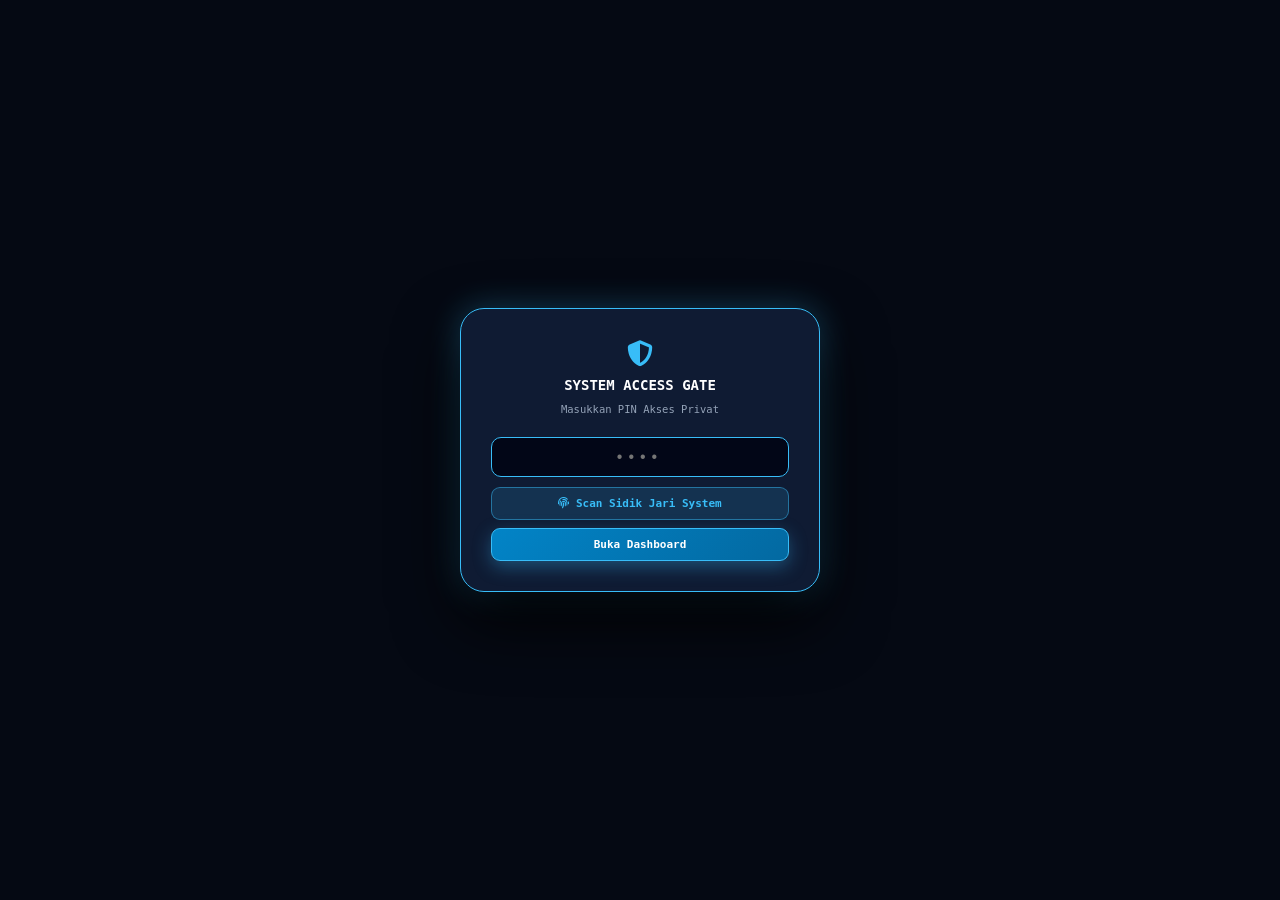
==== index.html @ c9d5f7ee "Update favicon link in index.html" ====
<!DOCTYPE html>
<html lang="id">
<head>
  <link rel="icon" type="image/png" href="gudang-eco-512.png">
  <link rel="apple-touch-icon" href="gudang-eco-512.png">
  <meta charset="utf-8">
  <meta name="viewport" content="width=device-width, initial-scale=1.0">
  <meta name="theme-color" content="#070d19">
  <title>Gudang Nuhsantara - Enterprise SaaS Dashboard</title>
  <link rel="stylesheet" href="https://cdnjs.cloudflare.com/ajax/libs/font-awesome/6.4.0/css/all.min.css">
  <link rel="manifest" href="manifest.json">
  <script>
    if ('serviceWorker' in navigator) {
      window.addEventListener('load', () => {
        navigator.serviceWorker.register('sw.js')
          .then(() => console.log('Dashboard Service Worker Registered'))
          .catch(() => {});
      });
    }
  </script>
  <style>
    :root {
      --bg-main: #050913;
      --bg-tint: #09152b;
      --sidebar-bg: rgba(8, 14, 28, 0.96);
      --card-bg: rgba(13, 22, 41, 0.78);
      --card-elevated: rgba(18, 30, 56, 0.88);
      --card-border: rgba(56, 189, 248, 0.26);
      --text-main: #f8fafc;
      --text-desc: #94a3b8;
      --accent-blue: #38bdf8;
      --accent-dark: #0284c7;
      --accent-darker: #0369a1;
      --accent-soft: rgba(56, 189, 248, 0.15);
      --accent-soft-strong: rgba(56, 189, 248, 0.28);
      --accent-ring: rgba(56, 189, 248, 0.48);
      --accent-glow: rgba(56, 189, 248, 0.34);
      --accent-green: #22c55e;
    }

    *, *::before, *::after {
      box-sizing: border-box;
      transition: background-color 0.25s ease, border-color 0.25s ease, color 0.2s ease, box-shadow 0.25s ease, transform 0.22s cubic-bezier(0.22, 1, 0.36, 1);
    }

    body {
      margin: 0;
      padding: 0;
      font-family: 'Segoe UI', Tahoma, Geneva, Verdana, sans-serif;
      background:
        radial-gradient(ellipse 75% 45% at 80% 0%, var(--accent-soft) 0%, transparent 62%),
        radial-gradient(ellipse 55% 40% at 10% 95%, var(--accent-soft) 0%, transparent 60%),
        linear-gradient(180deg, var(--bg-tint) 0%, var(--bg-main) 48%, var(--bg-main) 100%);
      color: var(--text-main);
      min-height: 100vh;
      display: flex;
    }

    /* SPLASH SCREEN & INITIAL SECURITY GATE */
    #splashScreen {
      position: fixed; top: 0; left: 0; width: 100vw; height: 100vh;
      background: var(--bg-main); z-index: 2147483647;
      display: flex; flex-direction: column; justify-content: center; align-items: center;
      font-family: monospace; transition: opacity 0.4s ease;
    }
    .splash-box {
      text-align: center; padding: 30px; max-width: 360px; width: 90%;
      background: var(--card-elevated); border: 1px solid var(--accent-blue);
      border-radius: 24px; box-shadow: 0 28px 65px rgba(0,0,0,0.92), 0 0 32px var(--accent-glow);
      backdrop-filter: blur(18px);
    }
    .splash-spinner {
      width: 42px; height: 42px; border: 3px solid var(--accent-soft-strong);
      border-top-color: var(--accent-blue); border-radius: 50%;
      animation: spinSplash 0.8s linear infinite; margin: 0 auto 16px auto;
    }
    @keyframes spinSplash { 0% { transform: rotate(0deg); } 100% { transform: rotate(360deg); } }

    .btn-accent-primary {
      background: linear-gradient(135deg, var(--accent-dark) 0%, var(--accent-darker) 100%);
      border: 1px solid var(--accent-blue);
      color: #fff;
      font-family: monospace;
      font-weight: bold;
      cursor: pointer;
      box-shadow: 0 6px 18px var(--accent-glow);
    }
    .btn-accent-primary:hover { filter: brightness(1.1); transform: translateY(-1px); }

    .btn-accent-bio {
      background: var(--accent-soft);
      border: 1px solid var(--accent-ring);
      color: var(--accent-blue);
      font-family: monospace;
      font-weight: bold;
      cursor: pointer;
    }
    .btn-accent-bio:hover { background: var(--accent-soft-strong); }

    .app-wrapper {
      display: grid;
      grid-template-columns: 268px 1fr;
      width: 100%;
      min-height: 100vh;
    }

    /* Sidebar Desktop */
    .sidebar {
      background: var(--sidebar-bg);
      border-right: 1px solid var(--card-border);
      padding: 22px 18px;
      display: flex;
      flex-direction: column;
      justify-content: space-between;
      backdrop-filter: blur(18px);
      position: sticky;
      top: 0;
      height: 100vh;
      z-index: 100;
    }
    .sidebar-brand {
      display: flex; align-items: center; gap: 12px;
      padding: 12px;
      background: var(--accent-soft);
      border: 1px solid var(--card-border);
      border-radius: 16px;
      margin-bottom: 18px;
    }
    .brand-icon {
      width: 42px; height: 42px; background: rgba(2, 6, 23, 0.75);
      border: 1px solid var(--accent-blue); border-radius: 12px;
      display: flex; justify-content: center; align-items: center;
      font-size: 19px; color: var(--accent-blue);
      box-shadow: 0 0 18px var(--accent-glow);
    }
    .brand-title h2 { margin: 0; font-size: 0.96rem; font-weight: 800; color: #fff; letter-spacing: 0.4px; }
    .brand-title p { margin: 3px 0 0 0; font-size: 10px; color: var(--accent-blue); font-family: monospace; }

    .nav-menu { display: flex; flex-direction: column; gap: 6px; }
    .nav-item {
      display: flex; align-items: center; justify-content: space-between;
      padding: 11px 14px; border-radius: 12px;
      color: var(--text-desc); text-decoration: none; font-size: 12.5px; font-weight: 600;
      cursor: pointer; font-family: monospace;
      border: 1px solid transparent;
    }
    .nav-item:hover {
      background: rgba(255, 255, 255, 0.04);
      color: #f8fafc;
      transform: translateX(3px);
    }
    .nav-item.active {
      background: linear-gradient(90deg, var(--accent-soft-strong) 0%, var(--accent-soft) 100%);
      color: #fff;
      border-color: var(--accent-blue);
      box-shadow: 0 4px 16px var(--accent-soft);
    }
    .nav-item.active i { color: var(--accent-blue); }
    .nav-item-left { display: flex; align-items: center; gap: 11px; }
    .nav-item i { width: 18px; font-size: 13.5px; }

    .chat-badge {
      background: #ef4444; color: white; font-size: 10px; font-weight: bold;
      padding: 2px 7px; border-radius: 999px; display: none;
    }
    .review-badge {
      background: var(--accent-soft-strong); border: 1px solid var(--accent-blue);
      color: var(--accent-blue); font-size: 10px; font-weight: bold;
      padding: 2px 7px; border-radius: 999px; display: none;
    }

    .sidebar-footer {
      background: var(--card-bg);
      border: 1px solid var(--card-border);
      padding: 13px; border-radius: 14px; font-family: monospace; font-size: 11px;
    }

    .mobile-status-bar { display: none; }

    /* Main Container */
    .main-container {
      padding: 22px 26px 32px 26px;
      overflow-y: auto;
      max-height: 100vh;
      display: flex;
      flex-direction: column;
      gap: 18px;
    }

    /* Top Command Capsule Header */
    .top-header {
      display: flex; justify-content: space-between; align-items: center; gap: 14px;
      background: linear-gradient(120deg, var(--card-elevated) 0%, var(--card-bg) 100%);
      border: 1px solid var(--card-border);
      padding: 14px 20px;
      border-radius: 20px;
      backdrop-filter: blur(16px);
      box-shadow: 0 14px 34px rgba(0, 0, 0, 0.45), inset 0 1px 0 rgba(255, 255, 255, 0.06);
      position: relative;
    }
    .header-title { min-width: 0; flex: 1; }
    .header-title h1 {
      margin: 0; font-size: 1.2rem; font-weight: 800; color: #fff;
      display: flex; align-items: center; gap: 8px;
    }
    .header-title h1::before {
      content: "";
      width: 9px; height: 9px; border-radius: 50%;
      background: var(--accent-blue);
      box-shadow: 0 0 12px var(--accent-blue);
      flex-shrink: 0;
    }
    .header-title p { margin: 3px 0 0 17px; font-size: 10.5px; color: var(--text-desc); font-family: monospace; }

    .header-actions { display: flex; align-items: center; gap: 10px; flex-shrink: 0; }
    .owner-badge {
      display: flex; align-items: center; gap: 6px;
      background: var(--accent-soft-strong); border: 1px solid var(--accent-blue);
      padding: 6px 13px; border-radius: 999px; font-size: 11px; color: #fff; font-family: monospace;
      white-space: nowrap; font-weight: bold;
      box-shadow: 0 0 14px var(--accent-soft);
    }
    .owner-badge i { color: var(--accent-blue); }

    .btn-quick-lock {
      background: rgba(239, 68, 68, 0.14);
      border: 1px solid rgba(239, 68, 68, 0.42);
      color: #fca5a5;
      padding: 6px 12px;
      border-radius: 999px;
      font-size: 11px;
      font-family: monospace;
      font-weight: bold;
      cursor: pointer;
      display: inline-flex;
      align-items: center;
      gap: 5px;
      white-space: nowrap;
    }
    .btn-quick-lock:hover { background: rgba(239, 68, 68, 0.28); color: #fff; }

    /* MINI ROBOT DRONE ASISTEN GUDANG */
    .drone-patrol-zone {
      position: relative;
      display: inline-flex;
      align-items: center;
      justify-content: center;
      width: 68px;
      height: 44px;
      flex-shrink: 0;
    }
    .gn-drone-bot {
      cursor: pointer;
      display: inline-flex;
      flex-direction: column;
      align-items: center;
      animation: gnDronePatrol 6.5s ease-in-out infinite;
      user-select: none;
    }
    .gn-drone-bot:hover .gn-drone-shell {
      filter: drop-shadow(0 0 12px var(--accent-glow));
      transform: scale(1.08);
    }
    .gn-drone-shadow {
      width: 24px; height: 4px; border-radius: 50%;
      background: var(--accent-soft-strong); margin-top: 2px;
      animation: gnDroneShadow 6.5s ease-in-out infinite;
    }
    .gn-rotor-blade { transform-origin: center; animation: gnRotorSpin 0.45s linear infinite; }
    .gn-visor-eye { fill: var(--accent-blue); animation: gnVisorBlink 4.2s ease-in-out infinite; transform-origin: center; }
    .gn-drone-bot.alert-state .gn-visor-eye { fill: #f87171; }
    .gn-drone-bubble {
      position: absolute; top: calc(100% + 8px); right: 0;
      width: max-content; max-width: 245px;
      background: var(--card-elevated); border: 1px solid var(--accent-blue);
      color: #f8fafc; font-family: monospace; font-size: 10.5px; line-height: 1.4;
      padding: 9px 12px; border-radius: 12px;
      box-shadow: 0 14px 30px rgba(0, 0, 0, 0.8), 0 0 18px var(--accent-soft);
      z-index: 300; opacity: 0; pointer-events: none; transform: translateY(-4px);
      transition: opacity 0.2s ease, transform 0.2s ease;
    }
    .gn-drone-bubble.show { opacity: 1; pointer-events: auto; transform: translateY(0); }

    @keyframes gnDronePatrol {
      0%, 100% { transform: translateX(-8px) translateY(0px) rotate(-2deg); }
      25% { transform: translateX(-2px) translateY(-4px) rotate(1.5deg); }
      50% { transform: translateX(8px) translateY(-1px) rotate(2.5deg); }
      75% { transform: translateX(2px) translateY(-4px) rotate(-1.5deg); }
    }
    @keyframes gnDroneShadow {
      0%, 100% { transform: translateX(-8px) scale(1); opacity: 0.7; }
      50% { transform: translateX(8px) scale(0.85); opacity: 0.45; }
    }
    @keyframes gnRotorSpin {
      0%, 100% { transform: scaleX(1); }
      50% { transform: scaleX(0.25); }
    }
    @keyframes gnVisorBlink {
      0%, 92%, 100% { transform: scaleY(1); }
      96% { transform: scaleY(0.15); }
    }

    /* Mobile Segmented Pill Nav */
    .mobile-nav-bar {
      display: none;
      background: var(--card-bg);
      border: 1px solid var(--card-border);
      padding: 7px;
      border-radius: 16px;
      gap: 6px;
      overflow-x: auto;
      white-space: nowrap;
      backdrop-filter: blur(12px);
    }
    .mobile-nav-item {
      background: rgba(15, 23, 42, 0.65);
      border: 1px solid rgba(255, 255, 255, 0.06);
      color: var(--text-desc);
      padding: 8px 13px;
      border-radius: 11px;
      font-size: 11px;
      font-family: monospace;
      cursor: pointer;
      display: inline-flex;
      align-items: center;
      gap: 6px;
    }
    .mobile-nav-item.active {
      background: var(--accent-soft-strong);
      border-color: var(--accent-blue);
      color: #fff;
      font-weight: bold;
      box-shadow: 0 0 14px var(--accent-soft);
    }
    .mobile-nav-item.active i { color: var(--accent-blue); }

    /* Tab Content Panes */
    .tab-pane { display: none; flex-direction: column; gap: 18px; }
    .tab-pane.active { display: flex; animation: fadeInPane 0.3s ease forwards; }
    @keyframes fadeInPane {
      0% { opacity: 0; transform: translateY(10px); }
      100% { opacity: 1; transform: translateY(0); }
    }

    .section-box {
      background: var(--card-bg);
      border: 1px solid var(--card-border);
      border-radius: 20px; padding: 20px;
      backdrop-filter: blur(14px);
      box-shadow: 0 10px 26px rgba(0, 0, 0, 0.32);
    }
    .section-title {
      font-size: 12px; color: var(--accent-blue); font-family: monospace; font-weight: 700;
      letter-spacing: 0.4px;
      margin-bottom: 14px; display: flex; align-items: center; gap: 8px;
    }

    /* LIVE WEATHER WIDGET - SPLIT COMMAND HUD */
    .weather-hero-card {
      background: linear-gradient(135deg, var(--card-elevated) 0%, var(--card-bg) 58%, rgba(4, 9, 20, 0.94) 100%);
      border: 1px solid var(--card-border);
      border-radius: 24px;
      padding: 20px;
      backdrop-filter: blur(16px);
      font-family: monospace;
      position: relative;
      overflow: hidden;
      box-shadow: 0 18px 40px rgba(0, 0, 0, 0.5), 0 0 28px var(--accent-soft);
    }
    .weather-hero-card::before {
      content: "";
      position: absolute;
      top: -50px; right: -50px;
      width: 190px; height: 190px;
      background: radial-gradient(circle, var(--accent-soft-strong) 0%, transparent 72%);
      pointer-events: none;
    }
    .wx-top-grid {
      display: grid;
      grid-template-columns: 1.1fr 1fr;
      gap: 16px;
      align-items: center;
      position: relative;
      z-index: 1;
    }
    .wx-clock-ring {
      display: flex;
      align-items: center;
      gap: 14px;
      background: rgba(2, 6, 23, 0.45);
      border: 1px solid rgba(255, 255, 255, 0.06);
      padding: 12px 14px;
      border-radius: 18px;
    }
    .wx-dial-circle {
      width: 80px; height: 80px; border-radius: 50%;
      border: 2px solid var(--accent-blue);
      background: radial-gradient(circle at 30% 25%, var(--accent-soft) 0%, rgba(2, 6, 23, 0.88) 75%);
      box-shadow: 0 0 22px var(--accent-glow), inset 0 0 12px var(--accent-soft);
      display: flex; flex-direction: column; align-items: center; justify-content: center;
      flex-shrink: 0;
    }
    .wx-dial-circle .wx-day-mini { font-size: 9.5px; color: var(--accent-blue); font-weight: bold; text-transform: uppercase; }
    .wx-dial-circle .wx-time-mini { font-size: 16.5px; font-weight: 800; color: #fff; letter-spacing: 0.5px; margin: 1px 0; }
    .wx-dial-circle .wx-sec-mini { font-size: 9.5px; color: var(--text-desc); }

    .wx-current-box {
      display: flex;
      align-items: center;
      justify-content: space-between;
      gap: 12px;
      background: linear-gradient(135deg, var(--accent-soft) 0%, rgba(2, 6, 23, 0.72) 100%);
      border: 1px solid var(--card-border);
      border-radius: 18px;
      padding: 14px 16px;
    }
    .wx-forecast-strip {
      display: grid;
      grid-template-columns: repeat(3, 1fr);
      gap: 10px;
      margin-top: 14px;
      padding-top: 14px;
      border-top: 1px solid rgba(148, 163, 184, 0.14);
      position: relative;
      z-index: 1;
    }
    .wx-day-pill {
      background: rgba(2, 6, 23, 0.58);
      border: 1px solid rgba(255, 255, 255, 0.06);
      border-radius: 14px;
      padding: 9px 8px;
      text-align: center;
    }
    .wx-day-pill:hover {
      border-color: var(--accent-ring);
      background: var(--accent-soft);
    }
    .wx-btn-gps {
      background: var(--accent-soft-strong);
      border: 1px solid var(--accent-ring);
      color: var(--accent-blue);
      font-family: monospace;
      font-size: 10px; font-weight: bold;
      padding: 3px 9px; border-radius: 999px;
      cursor: pointer; display: inline-flex; align-items: center; gap: 4px;
    }
    .wx-btn-gps:hover { background: var(--accent-blue); color: var(--bg-main); }

    @keyframes wxFloatCloud {
      0%, 100% { transform: translateX(0px) translateY(0px); }
      50% { transform: translateX(4px) translateY(-2px); }
    }
    @keyframes wxFlashBolt {
      0%, 84%, 100% { opacity: 1; transform: scale(1); }
      88% { opacity: 0.2; transform: scale(0.92); }
      92% { opacity: 1; transform: scale(1.1); }
      95% { opacity: 0.35; }
    }
    @keyframes wxSpinSun { from { transform: rotate(0deg); } to { transform: rotate(360deg); } }
    @keyframes wxRainDrop {
      0% { transform: translateY(-4px); opacity: 0; }
      50% { opacity: 1; }
      100% { transform: translateY(6px); opacity: 0; }
    }
    .wx-anim-cloud { animation: wxFloatCloud 3.5s ease-in-out infinite; transform-origin: center; }
    .wx-anim-bolt { animation: wxFlashBolt 2.2s infinite; transform-origin: center; }
    .wx-anim-sun { animation: wxSpinSun 14s linear infinite; transform-origin: center; }
    .wx-anim-rain { animation: wxRainDrop 1.1s linear infinite; }

    /* Bento Metric Cards Grid */
    .metrics-grid {
      display: grid;
      grid-template-columns: repeat(auto-fit, minmax(185px, 1fr));
      gap: 14px;
    }
    .metric-card {
      background: linear-gradient(160deg, var(--card-elevated) 0%, rgba(4, 9, 20, 0.85) 100%);
      border: 1px solid var(--card-border);
      border-radius: 18px;
      padding: 16px;
      position: relative;
      overflow: hidden;
    }
    .metric-card::before {
      content: "";
      position: absolute;
      top: 0; left: 0; right: 0; height: 2.5px;
      background: linear-gradient(90deg, var(--accent-blue), transparent);
      opacity: 0.85;
    }
    .metric-card:hover {
      border-color: var(--accent-blue);
      transform: translateY(-3px);
      box-shadow: 0 12px 24px rgba(0, 0, 0, 0.4), 0 0 16px var(--accent-soft);
    }
    .metric-title { font-size: 10.5px; color: var(--text-desc); font-family: monospace; text-transform: uppercase; letter-spacing: 0.5px; }
    .metric-value { font-size: 1.18rem; font-weight: 800; color: #fff; font-family: monospace; margin: 6px 0 3px 0; font-variant-numeric: tabular-nums; }
    .metric-sub { font-size: 10px; color: var(--text-desc); font-family: monospace; }

    .quick-shortcuts-row {
      display: flex;
      gap: 10px;
      flex-wrap: wrap;
      margin-top: 12px;
    }
    .btn-shortcut {
      background: rgba(2, 6, 23, 0.65);
      border: 1px solid var(--card-border);
      color: #e2e8f0;
      padding: 9px 14px;
      border-radius: 12px;
      font-family: monospace;
      font-size: 11px;
      font-weight: 600;
      cursor: pointer;
      display: inline-flex;
      align-items: center;
      gap: 7px;
    }
    .btn-shortcut:hover {
      border-color: var(--accent-blue);
      color: #fff;
      background: var(--accent-soft-strong);
      transform: translateY(-1px);
    }

    /* Boot Sync Control Bar */
    .boot-sync-bar {
      display: flex;
      justify-content: space-between;
      align-items: center;
      flex-wrap: wrap;
      gap: 12px;
      background: rgba(2, 6, 23, 0.68);
      border: 1px solid var(--card-border);
      border-radius: 14px;
      padding: 12px 14px;
      font-family: monospace;
    }

    /* Filter Toolbar */
    .filter-bar { display: flex; gap: 8px; flex-wrap: wrap; margin-bottom: 14px; }
    .filter-input, .filter-select {
      padding: 9px 12px;
      background: rgba(2, 6, 23, 0.85);
      border: 1px solid #334155;
      color: #f8fafc;
      border-radius: 10px;
      font-family: monospace;
      font-size: 11px;
      outline: none;
    }
    .filter-input { flex: 1; min-width: 180px; }
    .filter-input:focus, .filter-select:focus { border-color: var(--accent-blue); box-shadow: 0 0 0 2px var(--accent-soft); }

    /* Review Cards */
    .reviews-list { display: grid; grid-template-columns: repeat(auto-fit, minmax(290px, 1fr)); gap: 12px; font-family: monospace; }
    .review-card {
      background: rgba(2, 6, 23, 0.72); border: 1px solid var(--card-border);
      border-radius: 16px; padding: 15px; display: flex; flex-direction: column; gap: 8px;
    }
    .review-card-top {
      display: flex; justify-content: space-between; align-items: flex-start; gap: 8px;
      border-bottom: 1px solid rgba(255,255,255,0.06); padding-bottom: 8px;
    }
    .review-tag-modul {
      font-size: 10px; padding: 2px 8px; border-radius: 999px; font-weight: bold;
      background: var(--accent-soft); border: 1px solid var(--accent-ring); color: var(--accent-blue);
    }
    .review-stars { color: #fbbf24; font-size: 13px; letter-spacing: 1px; }
    .review-field { font-size: 11px; line-height: 1.45; color: #e2e8f0; }
    .review-meta {
      display: flex; justify-content: space-between; align-items: center;
      font-size: 10px; color: #64748b; margin-top: auto; padding-top: 6px;
    }

    /* Apps Grid */
    .apps-grid { display: grid; grid-template-columns: repeat(auto-fit, minmax(270px, 1fr)); gap: 14px; }
    .app-card {
      background: linear-gradient(155deg, var(--card-elevated) 0%, rgba(2, 6, 23, 0.85) 100%);
      border: 1px solid var(--card-border);
      border-radius: 18px; padding: 20px; text-decoration: none; color: inherit;
      display: flex; flex-direction: column; justify-content: space-between;
    }
    .app-card:hover {
      transform: translateY(-4px); border-color: var(--accent-blue);
      box-shadow: 0 14px 30px rgba(0, 0, 0, 0.45), 0 0 22px var(--accent-glow);
    }
    .app-card i.icon-main { font-size: 26px; color: var(--accent-blue); margin-bottom: 12px; }
    .app-card h3 { margin: 0 0 6px 0; font-size: 15.5px; font-weight: 700; color: #fff; }
    .app-card p { margin: 0 0 16px 0; font-size: 11.5px; color: var(--text-desc); line-height: 1.45; }
    .app-link-row { display: flex; justify-content: space-between; align-items: center; margin-top: auto; }
    .app-link-btn {
      display: inline-flex; align-items: center; gap: 6px; font-size: 11.5px; font-weight: 700;
      color: var(--accent-blue); font-family: monospace; cursor: pointer;
    }
    .btn-quick-copy {
      background: var(--accent-soft); border: 1px solid var(--accent-ring);
      color: var(--accent-blue); width: 30px; height: 30px; border-radius: 9px; display: flex;
      justify-content: center; align-items: center; cursor: pointer; font-size: 11px;
    }
    .btn-quick-copy:hover { background: var(--accent-blue); color: var(--bg-main); }

    /* Theme Swatches */
    .theme-swatch-btn {
      flex: 1; min-width: 110px; padding: 10px 12px;
      background: rgba(2, 6, 23, 0.72);
      border: 1px solid rgba(255, 255, 255, 0.1);
      color: #e2e8f0; border-radius: 12px; cursor: pointer;
      font-size: 11px; font-family: monospace; font-weight: bold;
      display: inline-flex; align-items: center; justify-content: center; gap: 8px;
    }
    .theme-swatch-btn:hover { border-color: var(--accent-blue); background: var(--accent-soft); }
    .theme-dot { width: 10px; height: 10px; border-radius: 50%; flex-shrink: 0; }

    /* Admin Controls */
    .admin-controls { display: flex; gap: 10px; flex-wrap: wrap; }
    .btn-admin {
      background: linear-gradient(135deg, var(--accent-dark) 0%, var(--accent-darker) 100%);
      color: white; border: 1px solid var(--accent-blue); padding: 10px 16px;
      border-radius: 11px; font-size: 11.5px; font-weight: bold; cursor: pointer;
      font-family: monospace; display: flex; align-items: center; gap: 8px;
      box-shadow: 0 4px 14px var(--accent-soft);
    }
    .btn-admin:disabled { opacity: 0.5; cursor: not-allowed; }

    .autolock-setting-box {
      margin-top: 18px; padding-top: 16px;
      border-top: 1px solid rgba(148, 163, 184, 0.16);
      display: flex; justify-content: space-between; align-items: center;
      flex-wrap: wrap; gap: 12px; font-family: monospace;
    }

    /* LIVE CHAT DASHBOARD STYLES */
    .chat-layout { display: grid; grid-template-columns: 280px 1fr; gap: 15px; height: 550px; }
    .chat-rooms-list {
      background: rgba(2, 6, 23, 0.65); border: 1px solid var(--card-border);
      border-radius: 14px; overflow-y: auto; display: flex; flex-direction: column;
    }
    .chat-room-item {
      padding: 12px 14px; border-bottom: 1px solid rgba(255,255,255,0.05);
      cursor: pointer; font-family: monospace; font-size: 11.5px; display: flex; justify-content: space-between; align-items: center;
    }
    .chat-room-item:hover, .chat-room-item.active { background: var(--accent-soft-strong); color: #fff; }

    .chat-box-area {
      background: rgba(2, 6, 23, 0.65); border: 1px solid var(--card-border);
      border-radius: 14px; display: flex; flex-direction: column; overflow: hidden;
    }
    .chat-messages-container {
      flex: 1; padding: 15px; overflow-y: auto; display: flex; flex-direction: column; gap: 10px; font-family: monospace; font-size: 11.5px;
    }
    .chat-bubble { max-width: 72%; padding: 10px 14px; border-radius: 14px; line-height: 1.45; word-break: break-word; }
    .chat-bubble.staff { background: #1e293b; color: #f8fafc; align-self: flex-start; border-bottom-left-radius: 4px; }
    .chat-bubble.owner {
      background: linear-gradient(135deg, var(--accent-dark), var(--accent-darker));
      border: 1px solid var(--accent-blue); color: #fff; align-self: flex-end; border-bottom-right-radius: 4px;
    }
    .chat-bubble.bot { background: var(--accent-soft); border: 1px solid var(--accent-ring); color: var(--accent-blue); align-self: flex-start; }

    .chat-input-row {
      padding: 12px; background: rgba(15, 23, 42, 0.9); border-top: 1px solid var(--card-border);
      display: flex; gap: 8px; align-items: center;
    }
    .chat-input-row input {
      flex: 1; padding: 10px 13px; background: #020617; border: 1px solid #334155;
      color: #fff; border-radius: 10px; font-family: monospace; font-size: 11.5px; outline: none;
    }
    .chat-input-row input:focus { border-color: var(--accent-blue); }

    /* Modals */
    .modal-overlay {
      position: fixed; top: 0; left: 0; width: 100vw; height: 100vh;
      background: rgba(5, 9, 19, 0.88); backdrop-filter: blur(14px);
      display: none; justify-content: center; align-items: center; z-index: 99999; padding: 20px;
    }
    #adminModal { z-index: 100005; }
    #templateModal { z-index: 100002; }

    .modal-box {
      background: var(--card-elevated); border: 1px solid var(--accent-blue); padding: 25px;
      border-radius: 22px; width: 100%; max-width: 400px; text-align: center;
      box-shadow: 0 25px 60px rgba(0,0,0,0.9), 0 0 26px var(--accent-glow); font-family: monospace;
    }
    .modal-box input, #splashPinInput {
      width: 100%; padding: 10px; background: #020617; border: 1px solid #334155;
      color: var(--accent-blue); font-size: 16px; border-radius: 10px; outline: none;
      text-align: center; letter-spacing: 6px; margin: 12px 0 10px 0; box-sizing: border-box;
    }
    .modal-box input:focus, #splashPinInput:focus { border-color: var(--accent-blue); }

    @media (max-width: 768px) {
      .app-wrapper { display: flex; flex-direction: column; }
      .sidebar { display: none; }
      .mobile-nav-bar { display: flex; }
      .mobile-status-bar {
        display: flex; justify-content: space-between; align-items: center;
        background: var(--card-bg); border: 1px solid var(--card-border);
        padding: 10px 14px; border-radius: 14px; font-family: monospace;
        font-size: 10.5px; backdrop-filter: blur(12px);
      }
      .main-container { padding: 12px 12px 24px 12px; max-height: none; gap: 12px; }
      .top-header { padding: 12px 14px; border-radius: 18px; }
      .header-title h1 { font-size: 1rem; }
      .header-title p { display: none; }
      .drone-patrol-zone { width: 52px; height: 38px; }
      .btn-quick-lock span.lock-label { display: none; }
      .wx-top-grid { grid-template-columns: 1fr; gap: 10px; }
      .weather-hero-card { padding: 15px; border-radius: 20px; }
      .chat-layout { grid-template-columns: 1fr; height: auto; }
      .chat-rooms-list { height: 150px; }
    }
  </style>
</head>
<body>

  <!-- INITIAL SPLASH SCREEN & SYSTEM SECURITY GATE -->
  <div id="splashScreen">
    <div class="splash-box" id="splashLoadingState">
      <div class="splash-spinner"></div>
      <div style="font-size: 14px; font-weight: bold; color: #fff; margin-bottom: 4px;">GUDANG NUHSANTARA</div>
      <div style="font-size: 10.5px; color: var(--text-desc);">Memuat Sistem & Status Cloud...</div>
    </div>

    <div class="splash-box" id="splashLoginState" style="display: none;">
      <div style="font-size: 26px; color: var(--accent-blue); margin-bottom: 8px;"><i class="fa-solid fa-shield-halved"></i></div>
      <h3 style="color: #fff; margin: 0 0 4px 0; font-size: 14px;">SYSTEM ACCESS GATE</h3>
      <p style="font-size: 10.5px; color: var(--text-desc); margin-bottom: 10px;">Masukkan PIN Akses Privat</p>

      <input type="password" id="splashPinInput" maxlength="8" placeholder="••••">
      <div id="splashPinError" style="color: #ef4444; font-size: 10px; margin-bottom: 10px; display: none;">PIN Akses Salah!</div>

      <button onclick="loginSplashBiometrik()" class="btn-accent-bio" style="width: 100%; padding: 9px; border-radius: 9px; font-size: 11px; margin-bottom: 8px;">
        <i class="fa-solid fa-fingerprint"></i> Scan Sidik Jari System
      </button>

      <button id="btnSplashSubmit" onclick="verifikasiSplashPin()" class="btn-accent-primary" style="width: 100%; padding: 9px; border-radius: 9px; font-size: 11px;">
        Buka Dashboard
      </button>
    </div>
  </div>

  <div class="app-wrapper">

    <!-- SIDEBAR DESKTOP -->
    <aside class="sidebar">
      <div>
        <div class="sidebar-brand">
          <div class="brand-icon"><i class="fa-solid fa-boxes-stacked"></i></div>
          <div class="brand-title">
            <h2>GUDANG NUHSANTARA</h2>
            <p>ENTERPRISE HUB v2.5</p>
          </div>
        </div>

        <nav class="nav-menu">
          <a class="nav-item active" onclick="switchTab('overview', this)"><div class="nav-item-left"><i class="fa-solid fa-gauge-high"></i> Overview & Apps</div></a>
          <a class="nav-item" onclick="switchTab('presence', this)"><div class="nav-item-left"><i class="fa-solid fa-users-viewfinder"></i> Live Staf Online</div></a>
          <a class="nav-item" onclick="switchTab('history', this)"><div class="nav-item-left"><i class="fa-solid fa-clipboard-user"></i> Riwayat Login Harian</div></a>
          <a class="nav-item" onclick="switchTab('logs', this)"><div class="nav-item-left"><i class="fa-solid fa-clock-rotate-left"></i> Audit & Broadcast</div></a>
          <a class="nav-item" onclick="switchTab('reviews', this)">
            <div class="nav-item-left"><i class="fa-solid fa-star"></i> Ulasan Staf</div>
            <span id="sidebarReviewBadge" class="review-badge">0</span>
          </a>
          <a class="nav-item" onclick="switchTab('chat', this)">
            <div class="nav-item-left"><i class="fa-solid fa-headset"></i> Live Chat CS</div>
            <span id="sidebarChatBadge" class="chat-badge">0</span>
          </a>
          <a class="nav-item" onclick="switchTab('admin', this)"><div class="nav-item-left"><i class="fa-solid fa-user-gear"></i> System Admin Hub</div></a>
        </nav>
      </div>

      <div class="sidebar-footer">
        <div style="color: #64748b; margin-bottom: 4px;">SYSTEM STATUS</div>
        <div id="sidebarCloudStatusRow" style="color: var(--accent-green); display: flex; align-items: center; gap: 6px;">
          <span id="sidebarCloudDot" style="width: 6px; height: 6px; background: var(--accent-green); border-radius: 50%; flex-shrink: 0;"></span>
          <span id="sidebarCloudStatusText">Menghubungkan...</span>
        </div>
        <div id="sidebarLastSyncText" style="color: #64748b; font-size: 9.5px; margin-top: 4px;">Sync: --:--:--</div>
      </div>
    </aside>

    <!-- MAIN CONTAINER -->
    <main class="main-container">

      <!-- TOP HEADER BAR -->
      <header class="top-header">
        <div class="header-title">
          <h1 id="headerTitleText">Enterprise Command Center</h1>
          <p>Pusat kendali operasional logistik & manajemen gudang online.</p>
        </div>

        <div class="header-actions">
          <!-- MINI ROBOT DRONE ASISTEN GUDANG -->
          <div class="drone-patrol-zone">
            <div id="gnDroneBot" class="gn-drone-bot" onclick="toggleDroneStatusBubble()" title="Mini Drone Asisten Gudang — Klik untuk cek status">
              <div class="gn-drone-shell">
                <svg viewBox="0 0 64 42" width="44" height="30" aria-hidden="true">
                  <line x1="18" y1="12" x2="24" y2="18" stroke="#94a3b8" stroke-width="2" stroke-linecap="round"/>
                  <line x1="46" y1="12" x2="40" y2="18" stroke="#94a3b8" stroke-width="2" stroke-linecap="round"/>
                  <line x1="32" y1="6" x2="32" y2="13" stroke="#94a3b8" stroke-width="2" stroke-linecap="round"/>
                  <ellipse class="gn-rotor-blade" cx="18" cy="11" rx="9" ry="2.2" fill="none" stroke="var(--accent-blue)" stroke-width="1.8"/>
                  <ellipse class="gn-rotor-blade" cx="46" cy="11" rx="9" ry="2.2" fill="none" stroke="var(--accent-blue)" stroke-width="1.8"/>
                  <circle cx="32" cy="5" r="2.3" fill="var(--accent-blue)"/>
                  <rect x="17" y="16" width="30" height="17" rx="8" fill="#0f172a" stroke="var(--accent-blue)" stroke-width="1.8"/>
                  <rect x="21" y="20" width="22" height="8" rx="4" fill="#020617"/>
                  <circle class="gn-visor-eye" cx="27" cy="24" r="2.2"/>
                  <circle class="gn-visor-eye" cx="37" cy="24" r="2.2"/>
                  <line x1="23" y1="33" x2="21" y2="38" stroke="#64748b" stroke-width="1.8" stroke-linecap="round"/>
                  <line x1="41" y1="33" x2="43" y2="38" stroke="#64748b" stroke-width="1.8" stroke-linecap="round"/>
                  <line x1="18" y1="38" x2="46" y2="38" stroke="#64748b" stroke-width="1.8" stroke-linecap="round"/>
                </svg>
              </div>
              <span class="gn-drone-shadow"></span>
            </div>
            <div id="gnDroneBubble" class="gn-drone-bubble" onclick="this.classList.remove('show')"></div>
          </div>

          <button type="button" class="btn-quick-lock" onclick="kunciLayarDashboard()" title="Kunci Layar Dashboard">
            <i class="fa-solid fa-lock"></i> <span class="lock-label">Lock</span>
          </button>
          <div class="owner-badge">
            <i class="fa-solid fa-shield-halved"></i> SYSTEM
          </div>
        </div>
      </header>

      <!-- MOBILE NAVIGATION BAR -->
      <div class="mobile-nav-bar">
        <div class="mobile-nav-item active" onclick="switchTab('overview', null, this)"><i class="fa-solid fa-gauge-high"></i> Overview</div>
        <div class="mobile-nav-item" onclick="switchTab('presence', null, this)"><i class="fa-solid fa-users-viewfinder"></i> Staf Online</div>
        <div class="mobile-nav-item" onclick="switchTab('history', null, this)"><i class="fa-solid fa-clipboard-user"></i> Riwayat</div>
        <div class="mobile-nav-item" onclick="switchTab('logs', null, this)"><i class="fa-solid fa-clock-rotate-left"></i> Audit</div>
        <div class="mobile-nav-item" onclick="switchTab('reviews', null, this)"><i class="fa-solid fa-star"></i> Ulasan <span id="mobileReviewBadge" class="review-badge">0</span></div>
        <div class="mobile-nav-item" onclick="switchTab('chat', null, this)"><i class="fa-solid fa-headset"></i> Live Chat <span id="mobileChatBadge" class="chat-badge">0</span></div>
        <div class="mobile-nav-item" onclick="switchTab('admin', null, this)"><i class="fa-solid fa-user-gear"></i> Admin</div>
      </div>

      <!-- MOBILE SYSTEM STATUS BAR -->
      <div class="mobile-status-bar">
        <span style="color: #64748b;">CLOUD SYNC</span>
        <span id="mobileCloudStatusRow" style="color: var(--accent-green); display: inline-flex; align-items: center; gap: 6px; font-weight: bold;">
          <span id="mobileCloudDot" style="width: 6px; height: 6px; background: var(--accent-green); border-radius: 50%;"></span>
          <span id="mobileCloudStatusText">Menghubungkan...</span>
        </span>
      </div>

      <!-- ================= TAB 1: OVERVIEW & APPS ================= -->
      <div id="tab-overview" class="tab-pane active">
        <!-- ANIMATED LIVE WEATHER & CLOCK WIDGET -->
        <section class="weather-hero-card" id="gnWeatherWidget">
          <div class="wx-top-grid">
            <div class="wx-clock-ring">
              <div class="wx-dial-circle">
                <span class="wx-day-mini" id="wxDayShort">---</span>
                <span class="wx-time-mini" id="wxTimeMain">--:--</span>
                <span class="wx-sec-mini" id="wxTimeSec">:--</span>
              </div>
              <div style="min-width: 0;">
                <div id="wxDateFull" style="font-size: 11px; color: #f8fafc; font-weight: bold;">Memuat tanggal...</div>
                <div style="display: flex; align-items: center; gap: 6px; flex-wrap: wrap; margin-top: 6px;">
                  <span id="wxLocationText" style="font-size: 11px; color: var(--accent-blue); font-weight: bold;"><i class="fa-solid fa-location-dot"></i> Surabaya</span>
                  <button type="button" class="wx-btn-gps" onclick="deteksiLokasiCuacaGps()" title="Deteksi Lokasi Saat Ini">
                    <i class="fa-solid fa-crosshairs"></i> GPS
                  </button>
                </div>
                <div id="wxHumidityWind" style="font-size: 10px; color: var(--text-desc); margin-top: 6px;">Kelembapan --% • Angin -- km/j</div>
              </div>
            </div>

            <div class="wx-current-box">
              <div>
                <div style="display: flex; align-items: baseline; gap: 4px;">
                  <span id="wxTempNow" style="font-size: 30px; font-weight: 800; color: #fff; font-variant-numeric: tabular-nums;">--°</span>
                  <span style="font-size: 11px; color: var(--accent-blue); font-weight: bold;">C</span>
                </div>
                <div id="wxConditionLabel" style="font-size: 12px; color: #f8fafc; font-weight: bold; margin-top: 2px;">Memuat cuaca...</div>
                <div id="wxMinMaxToday" style="font-size: 10px; color: var(--text-desc); margin-top: 2px;">Min --° / Maks --°</div>
              </div>
              <div id="wxAnimatedIconBox" style="width: 58px; height: 58px; flex-shrink: 0; display: flex; align-items: center; justify-content: center;"></div>
            </div>
          </div>

          <div class="wx-forecast-strip" id="wxForecastStrip">
            <div class="wx-day-pill">
              <div style="font-size: 10px; color: #94a3b8;">Besok</div>
              <div style="font-size: 11.5px; font-weight: bold; color: #fff; margin-top: 4px;">--° / --°</div>
            </div>
            <div class="wx-day-pill">
              <div style="font-size: 10px; color: #94a3b8;">Lusa</div>
              <div style="font-size: 11.5px; font-weight: bold; color: #fff; margin-top: 4px;">--° / --°</div>
            </div>
            <div class="wx-day-pill">
              <div style="font-size: 10px; color: #94a3b8;">Hari +3</div>
              <div style="font-size: 11.5px; font-weight: bold; color: #fff; margin-top: 4px;">--° / --°</div>
            </div>
          </div>
        </section>

        <section class="metrics-grid">
          <div class="metric-card">
            <div class="metric-title"><i class="fa-solid fa-server" style="color: var(--accent-blue);"></i> System Health</div>
            <div id="hudSystemStatusText" class="metric-value" style="color: var(--accent-green); font-size: 1.05rem;">Normal</div>
            <div id="hudPingText" class="metric-sub">Gateway: -- ms</div>
          </div>
          <div class="metric-card">
            <div class="metric-title"><i class="fa-solid fa-users" style="color: var(--accent-blue);"></i> Staf Aktif</div>
            <div id="txtOnlineCountOverview" class="metric-value" style="font-size: 1.05rem;">0 Aktif</div>
            <div class="metric-sub">Real-time status</div>
          </div>
          <div class="metric-card">
            <div class="metric-title"><i class="fa-solid fa-calendar-check" style="color: var(--accent-blue);"></i> Login Hari Ini</div>
            <div id="txtTodayLoginCount" class="metric-value" style="font-size: 1.05rem; color: var(--accent-blue);">0 Sesi</div>
            <div class="metric-sub">Akumulasi tanggal aktif</div>
          </div>
          <div class="metric-card">
            <div class="metric-title"><i class="fa-solid fa-comments" style="color: var(--accent-blue);"></i> Room Chat</div>
            <div id="txtActiveRoomsCount" class="metric-value" style="font-size: 1.05rem; color: var(--accent-blue);">0 Room</div>
            <div id="txtChatUnreadSub" class="metric-sub">0 pesan belum dibaca</div>
          </div>
          <div class="metric-card">
            <div class="metric-title"><i class="fa-solid fa-shield-cat" style="color: var(--accent-blue);"></i> Cloud License</div>
            <div id="hudExpiryCountdown" class="metric-value" style="font-size: 0.92rem;">Memuat...</div>
            <div class="metric-sub">Real-time Countdown</div>
          </div>
        </section>

        <!-- KONTROL PAUSE / PLAY LOADING APP PROSES DATA -->
        <div class="section-box" style="padding: 16px 18px;">
          <div class="section-title" style="justify-content: space-between; margin-bottom: 10px;">
            <span><i class="fa-solid fa-sliders"></i> KONTROL BOOT / LOADING PROSES DATA</span>
            <span id="dashBootSyncBadge" style="font-size: 10.5px; color: var(--text-desc);">Menunggu status...</span>
          </div>
          <div class="boot-sync-bar">
            <div style="font-size: 11px; color: #cbd5e1; line-height: 1.45;">
              <div>Status Boot: <strong id="dashBootStatusLabel" style="color: var(--accent-blue);">-</strong></div>
              <div style="font-size: 10px; color: var(--text-desc);">Saat di-Pause, loading di App Proses Data berhenti & tidak masuk ke app utama sebelum Play.</div>
            </div>
            <div style="display: flex; gap: 8px; flex-wrap: wrap;">
              <button type="button" id="btnPauseBootApp" onclick="setBootPausedFromDashboard(true)" style="background: rgba(245, 158, 11, 0.16); border: 1px solid rgba(245, 158, 11, 0.55); color: #fbbf24; padding: 8px 14px; border-radius: 10px; font-family: monospace; font-size: 11px; font-weight: bold; cursor: pointer; display: inline-flex; align-items: center; gap: 6px;">
                <i class="fa-solid fa-pause"></i> Pause Loading
              </button>
              <button type="button" id="btnPlayBootApp" onclick="setBootPausedFromDashboard(false)" class="btn-accent-primary" style="padding: 8px 14px; border-radius: 10px; font-size: 11px; display: inline-flex; align-items: center; gap: 6px;">
                <i class="fa-solid fa-play"></i> Play / Lanjutkan
              </button>
            </div>
          </div>
        </div>

        <!-- QUICK SHORTCUTS -->
        <div class="section-box" style="padding: 15px 18px;">
          <div class="section-title" style="margin-bottom: 6px;"><span><i class="fa-solid fa-bolt"></i> SHORTCUT OPERASIONAL CEPAT</span></div>
          <div class="quick-shortcuts-row">
            <button type="button" class="btn-shortcut" onclick="switchTab('chat')"><i class="fa-solid fa-headset" style="color: var(--accent-blue);"></i> Buka Live Chat CS</button>
            <button type="button" class="btn-shortcut" onclick="switchTab('reviews')"><i class="fa-solid fa-star" style="color: #fbbf24;"></i> Lihat Ulasan Staf</button>
            <button type="button" class="btn-shortcut" onclick="switchTab('history')"><i class="fa-solid fa-clipboard-user" style="color: #34d399;"></i> Cek Riwayat Login</button>
            <button type="button" class="btn-shortcut" onclick="switchTab('logs')"><i class="fa-solid fa-bullhorn" style="color: var(--accent-blue);"></i> Kirim Broadcast</button>
            <button type="button" class="btn-shortcut" onclick="switchTab('admin')"><i class="fa-solid fa-key" style="color: var(--accent-blue);"></i> Kelola Lisensi</button>
          </div>
        </div>

        <!-- APPS LAUNCHER -->
        <div class="section-box">
          <div class="section-title" style="justify-content: space-between; gap: 10px;">
            <span><i class="fa-solid fa-rocket"></i> PILIH MODUL APLIKASI OPERASIONAL</span>
            <button onclick="gantiNamaStafLokal()" style="background: none; border: none; color: #94a3b8; font-size: 10px; font-family: monospace; cursor: pointer; text-decoration: underline; white-space: nowrap; flex-shrink: 0;">
              <i class="fa-solid fa-user-pen"></i> Ganti Nama Staf
            </button>
          </div>

          <div class="apps-grid">
            <div class="app-card">
              <div>
                <i class="fa-solid fa-bolt-lightning icon-main"></i>
                <h3>Proses Data Gudang</h3>
                <p>Sinkronisasi marketplace Shopee & TikTok, pencocokan admin, status Clear, hingga ekspor laporan.</p>
              </div>
              <div class="app-link-row">
                <a href="./app-proses-data/index.html" class="app-link-btn" onclick="bukaModulDenganIdentitas(event, './app-proses-data/index.html', 'Proses Data')">Buka Modul <i class="fa-solid fa-arrow-right"></i></a>
                <button type="button" class="btn-quick-copy" onclick="salinLinkModul('./app-proses-data/index.html')" title="Salin Tautan"><i class="fa-solid fa-copy"></i></button>
              </div>
            </div>

            <div class="app-card">
              <div>
                <i class="fa-solid fa-file-invoice-dollar icon-main" style="color: #34d399;"></i>
                <h3>Aplikasi Purchase Order</h3>
                <p>Pusat pencatatan, manajemen, dan pengelolaan data pre-order serta pembelian barang gudang.</p>
              </div>
              <div class="app-link-row">
                <a href="./app-po/index.html" class="app-link-btn" style="color: #34d399;" onclick="bukaModulDenganIdentitas(event, './app-po/index.html', 'App PO')">Buka Modul <i class="fa-solid fa-arrow-right"></i></a>
                <button type="button" class="btn-quick-copy" onclick="salinLinkModul('./app-po/index.html')" title="Salin Tautan" style="border-color: rgba(52,211,153,0.35); color: #34d399; background: rgba(52,211,153,0.12);"><i class="fa-solid fa-copy"></i></button>
              </div>
            </div>
          </div>
        </div>

        <!-- THEME SWITCHER (TEMBUS SAMPAI KE AKAR) -->
        <div class="section-box">
          <div class="section-title"><span><i class="fa-solid fa-palette"></i> TEMA WARNA AKSEN DASHBOARD (FULL ROOT)</span></div>
          <div style="display: flex; gap: 8px; flex-wrap: wrap;">
            <button type="button" class="theme-swatch-btn" onclick="ubahTemaDashboard('blue')">
              <span class="theme-dot" style="background: #38bdf8; box-shadow: 0 0 8px #38bdf8;"></span> Cyber Blue
            </button>
            <button type="button" class="theme-swatch-btn" onclick="ubahTemaDashboard('purple')">
              <span class="theme-dot" style="background: #c084fc; box-shadow: 0 0 8px #c084fc;"></span> Purple
            </button>
            <button type="button" class="theme-swatch-btn" onclick="ubahTemaDashboard('green')">
              <span class="theme-dot" style="background: #22c55e; box-shadow: 0 0 8px #22c55e;"></span> Green
            </button>
            <button type="button" class="theme-swatch-btn" onclick="ubahTemaDashboard('gold')">
              <span class="theme-dot" style="background: #fbbf24; box-shadow: 0 0 8px #fbbf24;"></span> Gold
            </button>
          </div>
        </div>
      </div>

      <!-- ================= TAB 2: LIVE STAF ONLINE ================= -->
      <div id="tab-presence" class="tab-pane">
        <div class="section-box">
          <div class="section-title" style="justify-content: space-between;">
            <span><i class="fa-solid fa-users-viewfinder"></i> PEMANTAU STAF ONLINE (REAL-TIME)</span>
            <button onclick="bersihkanDataPresence()" title="Bersihkan" style="background: rgba(239, 68, 68, 0.15); border: 1px solid rgba(239, 68, 68, 0.3); color: #f87171; padding: 4px 8px; border-radius: 6px; cursor: pointer; font-size: 10px; font-family: monospace;"><i class="fa-solid fa-broom"></i> Reset</button>
          </div>
          <div id="containerStaffPresence" style="font-family: monospace; font-size: 11.5px; color: #94a3b8; display: flex; gap: 8px; flex-wrap: wrap;"><span>Memindai aktivitas staf...</span></div>
        </div>
      </div>

      <!-- ================= TAB 3: RIWAYAT LOGIN HARIAN ================= -->
      <div id="tab-history" class="tab-pane">
        <div class="section-box">
          <div class="section-title" style="justify-content: space-between;">
            <span><i class="fa-solid fa-clipboard-user"></i> RIWAYAT SESI LOGIN & BUKA APLIKASI HARIAN</span>
            <button onclick="bersihkanRiwayatLogin()" style="background: rgba(239, 68, 68, 0.15); border: 1px solid rgba(239, 68, 68, 0.3); color: #f87171; padding: 5px 10px; border-radius: 6px; cursor: pointer; font-size: 10.5px; font-family: monospace; font-weight: bold;"><i class="fa-solid fa-trash-can"></i> Clear Riwayat</button>
          </div>
          <p style="font-size: 11px; color: var(--text-desc); margin: 0 0 12px 0;">Catatan lengkap tanggal & jam staf membuka modul aplikasi tertentu. Riwayat ini tersimpan aman dan tidak akan terhapus otomatis kecuali kamu menekan tombol Clear di atas.</p>
          <div class="filter-bar">
            <input type="text" id="filterHistorySearch" class="filter-input" placeholder="Cari nama staf, perangkat, atau tanggal..." oninput="renderRiwayatLoginFiltered()" />
            <select id="filterHistoryRange" class="filter-select" onchange="renderRiwayatLoginFiltered()">
              <option value="ALL">Semua Waktu</option>
              <option value="TODAY">Hari Ini</option>
              <option value="7D">7 Hari Terakhir</option>
              <option value="30D">30 Hari Terakhir</option>
            </select>
            <select id="filterHistoryModul" class="filter-select" onchange="renderRiwayatLoginFiltered()">
              <option value="ALL">Semua Modul</option>
              <option value="Proses Data">Proses Data</option>
              <option value="App PO">App PO</option>
            </select>
          </div>
          <div id="containerLoginHistory" style="font-family: monospace; font-size: 11.5px; color: #94a3b8; max-height: 400px; overflow-y: auto;">
            <span>Memuat riwayat login...</span>
          </div>
        </div>
      </div>

      <!-- ================= TAB 4: AUDIT LOGS & BROADCAST ================= -->
      <div id="tab-logs" class="tab-pane">
        <div class="section-box">
          <div class="section-title" style="justify-content: space-between;">
            <span><i class="fa-solid fa-bullhorn"></i> KIRIM BROADCAST PENGUMUMAN KE STAF</span>
            <button onclick="bukaModalTemplate()" class="btn-accent-bio" style="padding: 5px 10px; border-radius: 8px; font-size: 10.5px;"><i class="fa-solid fa-folder-open"></i> Template Pesan (<span id="templateCountLabel">15</span>)</button>
          </div>
          <div style="display: flex; gap: 8px;">
            <input type="text" id="inputBroadcastMsg" placeholder="Ketik pengumuman penting..." style="flex: 1; padding: 10px; background: #020617; border: 1px solid #334155; color: #f8fafc; font-size: 11px; border-radius: 10px; outline: none; font-family: monospace;" />
            <button onclick="bukaModalAdmin('broadcast')" class="btn-accent-primary" style="padding: 0 16px; border-radius: 10px; font-size: 11px;">Kirim</button>
          </div>
        </div>

        <div class="section-box">
          <div class="section-title" style="justify-content: space-between;">
            <span><i class="fa-solid fa-clock-rotate-left"></i> LOG AKTIVITAS & AUDIT TRAIL</span>
            <div style="display: flex; gap: 6px;">
              <button onclick="tandaiSemuaDibaca()" class="btn-accent-bio" style="padding: 4px 8px; border-radius: 6px; font-size: 10px;"><i class="fa-solid fa-check-double"></i> Dibaca</button>
              <button onclick="bersihkanSemuaLog()" style="background: rgba(239, 68, 68, 0.15); border: 1px solid rgba(239, 68, 68, 0.3); color: #f87171; padding: 4px 8px; border-radius: 6px; cursor: pointer; font-size: 10px; font-family: monospace;" title="Bersihkan Log Numpuk"><i class="fa-solid fa-trash-can"></i> Bersihkan Log</button>
            </div>
          </div>
          <div class="filter-bar" style="margin-bottom: 10px;">
            <input type="text" id="filterAuditSearch" class="filter-input" placeholder="Cari aktivitas di audit log (contoh: Broadcast, Token, Kunci)..." oninput="renderAuditLogsFiltered()" />
          </div>
          <div id="containerAuditLog" style="font-family: monospace; font-size: 11px; color: #94a3b8; max-height: 280px; overflow-y: auto; display: flex; flex-direction: column; gap: 6px;"><div>Memuat catatan aktivitas sistem...</div></div>
        </div>
      </div>

      <!-- ================= TAB 5: ULASAN STAF ================= -->
      <div id="tab-reviews" class="tab-pane">
        <div class="metrics-grid">
          <div class="metric-card">
            <div class="metric-title"><i class="fa-solid fa-star" style="color: #fbbf24;"></i> Rata-Rata Rating</div>
            <div id="reviewAvgRating" class="metric-value" style="color: #fbbf24;">★ 0.0 / 5</div>
            <div class="metric-sub">Skor ulasan tim gudang</div>
          </div>
          <div class="metric-card">
            <div class="metric-title"><i class="fa-solid fa-comment-dots"></i> Total Ulasan</div>
            <div id="reviewTotalCount" class="metric-value">0 Ulasan</div>
            <div class="metric-sub">Masuk dari modul staf</div>
          </div>
          <div class="metric-card">
            <div class="metric-title"><i class="fa-solid fa-file-invoice-dollar" style="color: #34d399;"></i> Ulasan App PO</div>
            <div id="reviewPoCount" class="metric-value" style="color: #34d399;">0</div>
            <div class="metric-sub">Modul Purchase Order</div>
          </div>
          <div class="metric-card">
            <div class="metric-title"><i class="fa-solid fa-bolt-lightning" style="color: var(--accent-blue);"></i> Ulasan Proses Data</div>
            <div id="reviewPdCount" class="metric-value" style="color: var(--accent-blue);">0</div>
            <div class="metric-sub">Modul Proses Data</div>
          </div>
        </div>

        <div class="section-box">
          <div class="section-title" style="justify-content: space-between;">
            <span><i class="fa-solid fa-star" style="color: #fbbf24;"></i> DAFTAR ULASAN APLIKASI DARI TEMAN GUDANG</span>
            <button onclick="bersihkanSemuaUlasan()" style="background: rgba(239, 68, 68, 0.15); border: 1px solid rgba(239, 68, 68, 0.3); color: #f87171; padding: 5px 10px; border-radius: 6px; cursor: pointer; font-size: 10.5px; font-family: monospace; font-weight: bold;">
              <i class="fa-solid fa-trash-can"></i> Hapus Semua Ulasan
            </button>
          </div>

          <div class="filter-bar">
            <input type="text" id="filterReviewSearch" class="filter-input" placeholder="Cari nama staf, kelebihan, kekurangan, atau komentar..." oninput="renderUlasanFiltered()" />
            <select id="filterReviewModul" class="filter-select" onchange="renderUlasanFiltered()">
              <option value="ALL">Semua Modul</option>
              <option value="App PO">App PO</option>
              <option value="Proses Data">Proses Data</option>
            </select>
            <select id="filterReviewStar" class="filter-select" onchange="renderUlasanFiltered()">
              <option value="ALL">Semua Bintang</option>
              <option value="5">★★★★★ (5)</option>
              <option value="4">★★★★☆ (4)</option>
              <option value="3">★★★☆☆ (3)</option>
              <option value="2">★★☆☆☆ (2)</option>
              <option value="1">★☆☆☆☆ (1)</option>
            </select>
          </div>

          <div id="containerStaffReviews" class="reviews-list">
            <div style="color: var(--text-desc); font-size: 11.5px; padding: 14px;">Memuat ulasan staf...</div>
          </div>
        </div>
      </div>

      <!-- ================= TAB 6: LIVE CHAT CS CENTER ================= -->
      <div id="tab-chat" class="tab-pane">
        <div class="section-box">
          <div class="section-title"><i class="fa-solid fa-headset"></i> PUSAT LIVE CHAT BANTUAN STAF (CS CENTER)</div>

          <div class="chat-layout">
            <div class="chat-rooms-list" id="chatRoomsList">
              <div style="padding: 15px; color: var(--text-desc); text-align: center; font-size: 11px;">Memuat percakapan...</div>
            </div>

            <div class="chat-box-area">
              <div style="padding: 12px 15px; background: rgba(15, 23, 42, 0.9); border-bottom: 1px solid var(--card-border); font-family: monospace; font-size: 12px; display: flex; justify-content: space-between; align-items: center;">
                <span id="activeChatTitle" style="color: #fff; font-weight: bold;">Pilih ruang chat staf di sebelah kiri</span>
                <div style="display: flex; align-items: center; gap: 10px;">
                  <span id="typingIndicatorOwner" style="color: var(--accent-blue); font-size: 10.5px; font-style: italic; display: none;">Staf sedang mengetik...</span>
                  <button onclick="hapusSemuaChatOwner()" title="Hapus Semua Percakapan dengan Staf Ini" style="background: none; border: none; color: #ef4444; font-size: 14px; cursor: pointer;"><i class="fa-solid fa-trash-can"></i></button>
                </div>
              </div>

              <div class="chat-messages-container" id="chatMessagesContainer">
                <div style="color: var(--text-desc); text-align: center; margin: auto;">Belum ada ruang chat yang dipilih.</div>
              </div>

              <div class="chat-input-row">
                <input type="text" id="inputOwnerChat" placeholder="Ketik balasan sebagai System..." oninput="handleOwnerTyping()" onkeypress="if(event.key === 'Enter') kirimBalasanOwner()" />
                <button onclick="kirimBalasanOwner()" class="btn-accent-primary" style="padding: 9px 16px; border-radius: 10px; font-size: 11.5px;">Kirim</button>
              </div>
            </div>
          </div>

        </div>
      </div>

      <!-- ================= TAB 7: SYSTEM ADMIN HUB ================= -->
      <div id="tab-admin" class="tab-pane">
        <div class="section-box" style="border-color: var(--accent-ring);">
          <div class="section-title"><i class="fa-solid fa-user-gear"></i> SYSTEM / SUPER ADMIN CONTROLS</div>
          <p style="font-size: 11.5px; color: var(--text-desc); margin: 0 0 16px 0; line-height: 1.4;">Kelola token lisensi NX pusat, ubah PIN akses admin terenkripsi SHA-256, buka halaman web generator, atau paksa pembaruan aplikasi di seluruh perangkat staf.</p>
          <div class="admin-controls">
            <button class="btn-admin" onclick="bukaModalAdmin('lisensi')"><i class="fa-solid fa-key"></i> Panel Lisensi</button>
            <button class="btn-admin" onclick="bukaModalAdmin('change_pin')"><i class="fa-solid fa-shield-halved"></i> Ganti PIN Admin</button>
            <button class="btn-admin" onclick="bukaModalAdmin('generator')" style="background: linear-gradient(135deg, #059669 0%, #047857 100%); border-color: #34d399; box-shadow: none;"><i class="fa-solid fa-code"></i> Generator</button>
            <button class="btn-admin" onclick="bukaModalAdmin('force_update')" style="background: linear-gradient(135deg, #b91c1c 0%, #991b1b 100%); border-color: #f87171; box-shadow: none;"><i class="fa-solid fa-rotate"></i> Paksa Update</button>
          </div>

          <div class="autolock-setting-box">
            <div>
              <div style="font-size: 11.5px; font-weight: bold; color: #f8fafc;">
                <i class="fa-solid fa-hourglass-half" style="color: var(--accent-blue);"></i> AUTO-LOCK LAYAR SAAT IDLE
              </div>
              <div id="autoLockStatusHint" style="font-size: 10px; color: var(--text-desc); margin-top: 3px;">
                Kunci layar otomatis jika tidak ada aktivitas selama 10 menit.
              </div>
            </div>
            <select id="selectAutoLockMinutes" class="filter-select" onchange="ubahDurasiAutoLock(this.value)">
              <option value="0">Nonaktif (Off)</option>
              <option value="5">5 Menit</option>
              <option value="10" selected>10 Menit</option>
              <option value="15">15 Menit</option>
              <option value="30">30 Menit</option>
            </select>
          </div>
        </div>
      </div>

    </main>
  </div>

  <!-- MODAL TEMPLATE PESAN BROADCAST -->
  <div id="templateModal" class="modal-overlay">
    <div class="modal-box" style="max-width: 480px; text-align: left; max-height: 88vh; display: flex; flex-direction: column;">
      <div style="display: flex; justify-content: space-between; align-items: center; border-bottom: 1px solid rgba(255,255,255,0.1); padding-bottom: 10px; margin-bottom: 10px;">
        <h3 style="color: var(--accent-blue); margin: 0; font-size: 13.5px;"><i class="fa-solid fa-folder-open"></i> TEMPLATE BROADCAST (<span id="modalTemplateTotalCount">15</span>)</h3>
        <button onclick="tutupModalTemplate()" style="background: none; border: none; color: #94a3b8; font-size: 20px; cursor: pointer;">&times;</button>
      </div>

      <div style="background: rgba(2, 6, 23, 0.75); border: 1px solid #334155; padding: 10px; border-radius: 12px; margin-bottom: 10px;">
        <div style="font-size: 10px; color: var(--accent-blue); margin-bottom: 6px; font-weight: bold;"><i class="fa-solid fa-plus-circle"></i> TAMBAH TEMPLATE KUSTOM</div>
        <div style="display: flex; gap: 6px; flex-wrap: wrap;">
          <input type="text" id="customTemplateTitle" placeholder="Judul singkat..." style="flex: 1; min-width: 120px; padding: 7px 9px; margin: 0; font-size: 11px; letter-spacing: normal; text-align: left; color: #fff;" />
          <input type="text" id="customTemplateText" placeholder="Isi pesan broadcast..." style="flex: 2; min-width: 160px; padding: 7px 9px; margin: 0; font-size: 11px; letter-spacing: normal; text-align: left; color: #fff;" />
          <button type="button" onclick="tambahTemplateKustom()" class="btn-accent-primary" style="padding: 7px 11px; border-radius: 8px; font-size: 10.5px;">Simpan</button>
        </div>
      </div>

      <div id="templateListContainer" style="overflow-y: auto; display: flex; flex-direction: column; gap: 8px; padding-right: 4px; flex: 1; max-height: 46vh;"></div>

      <div style="margin-top: 12px; text-align: right;"><button onclick="tutupModalTemplate()" style="background: #1e293b; border: 1px solid #475569; color: #cbd5e1; padding: 7px 14px; border-radius: 8px; cursor: pointer; font-size: 10.5px; font-family: monospace;">Tutup</button></div>
    </div>
  </div>

  <!-- MODAL ADMIN (SECURITY GATE) -->
  <div id="adminModal" class="modal-overlay">
    <div class="modal-box">
      <div style="font-size: 26px; color: var(--accent-blue); margin-bottom: 8px;"><i class="fa-solid fa-fingerprint"></i></div>
      <h3 style="color: #fff; margin: 0 0 4px 0; font-size: 14px;">SECURITY GATE</h3>
      <p id="adminModalSubtitle" style="font-size: 10.5px; color: var(--text-desc); margin-bottom: 10px;">Autentikasi Diperlukan</p>

      <input type="password" id="adminPinInput" maxlength="8" placeholder="••••">
      <div id="pinError" style="color: #ef4444; font-size: 10px; margin-bottom: 10px; display: none;">PIN Salah!</div>

      <button onclick="loginDenganBiometrikAsli()" class="btn-accent-bio" style="width: 100%; padding: 9px; border-radius: 9px; font-size: 11px; margin-bottom: 8px;">
        <i class="fa-solid fa-fingerprint"></i> Scan Sidik Jari / Wajah
      </button>

      <div style="display: flex; gap: 8px;">
        <button onclick="tutupModalAdmin()" style="flex: 1; background: #1e293b; border: 1px solid #475569; color: #cbd5e1; padding: 9px; border-radius: 9px; cursor: pointer; font-family: monospace; font-size: 11px;">Batal</button>
        <button id="btnAdminPinSubmit" onclick="verifikasiPinAdmin()" class="btn-accent-primary" style="flex: 1; padding: 9px; border-radius: 9px; font-size: 11px;">Masuk</button>
      </div>
    </div>
  </div>

  <!-- MODAL PANEL LISENSI -->
  <div id="nxPanelModal" class="modal-overlay">
    <div class="modal-box" style="max-width: 420px; text-align: left;">
      <div style="display: flex; justify-content: space-between; align-items: center; border-bottom: 1px solid rgba(255,255,255,0.1); padding-bottom: 10px; margin-bottom: 14px;">
        <h3 style="color: var(--accent-blue); margin: 0; font-size: 14px;"><i class="fa-solid fa-shield-halved" style="color: #22c55e;"></i> PANEL LISENSI NX</h3>
        <button onclick="tutupPanelNx()" style="background: none; border: none; color: #94a3b8; font-size: 20px; cursor: pointer;">&times;</button>
      </div>
      <div style="font-size: 11px; color: #f8fafc; margin-bottom: 10px;">Kedaluwarsa: <span id="nxExpiryText" style="color: var(--accent-blue); font-weight: bold;">-</span></div>

      <input type="text" id="inputPanelNxToken" placeholder="Tempel token baru..." style="width: 100%; padding: 9px; background: #020617; border: 1px solid #334155; color: var(--accent-blue); font-size: 10.5px; border-radius: 9px; text-align: center; margin-bottom: 10px; box-sizing: border-box;" />

      <button onclick="triggerSimpanToken()" style="width: 100%; background: #10b981; border: none; color: white; padding: 10px; border-radius: 9px; font-weight: bold; font-family: monospace; font-size: 11.5px; margin-bottom: 18px; box-shadow: 0 4px 12px rgba(16,185,129,0.3); cursor: pointer;">
        <i class="fa-solid fa-floppy-disk"></i> Simpan Token
      </button>

      <div style="background: rgba(239, 68, 68, 0.05); border: 1px dashed rgba(239, 68, 68, 0.3); padding: 12px; border-radius: 12px;">
        <div style="font-size: 9.5px; color: #f87171; font-family: monospace; margin-bottom: 8px; font-weight: bold;"><i class="fa-solid fa-triangle-exclamation"></i> KONTROL PENGUNCIAN DARURAT</div>
        <div style="display: flex; gap: 8px;">
          <button onclick="bukaModalAdmin('lock_temp')" style="background: rgba(217, 119, 6, 0.2); border: 1px solid rgba(217, 119, 6, 0.5); color: #fbbf24; padding: 8px; border-radius: 7px; cursor: pointer; font-size: 10px; font-family: monospace; flex: 1; font-weight: bold;"><i class="fa-solid fa-lock"></i> Kunci Sementara</button>
          <button onclick="bukaModalAdmin('lock_perm')" style="background: rgba(239, 68, 68, 0.2); border: 1px solid rgba(239, 68, 68, 0.5); color: #f87171; padding: 8px; border-radius: 7px; cursor: pointer; font-size: 10px; font-family: monospace; flex: 1; font-weight: bold;"><i class="fa-solid fa-ban"></i> Kunci Permanen</button>
        </div>
      </div>

      <div style="margin-top: 14px; text-align: right;"><button onclick="tutupPanelNx()" style="background: #1e293b; border: 1px solid #475569; color: #cbd5e1; padding: 7px 14px; border-radius: 8px; cursor: pointer; font-size: 10.5px; font-family: monospace;">Tutup Panel</button></div>
    </div>
  </div>

  <script>
    const FIREBASE_DB_URL = "https://gudang-nuhsantara-auth-default-rtdb.asia-southeast1.firebasedatabase.app";
    const CLOUD_LICENSE_ENDPOINT = `${FIREBASE_DB_URL}/gudang_nuhsantara/license.json`;
    const CLOUD_BOOT_SYNC_ENDPOINT = `${FIREBASE_DB_URL}/gudang_nuhsantara/boot_sync.json`;
    const CLOUD_BROADCAST_ENDPOINT = `${FIREBASE_DB_URL}/gudang_nuhsantara/broadcast.json`;
    const CLOUD_LOGS_ENDPOINT = `${FIREBASE_DB_URL}/gudang_nuhsantara/logs.json`;
    const CLOUD_PRESENCE_ENDPOINT = `${FIREBASE_DB_URL}/gudang_nuhsantara/presence.json`;
    const CLOUD_CHATS_ENDPOINT = `${FIREBASE_DB_URL}/gudang_nuhsantara/chats.json`;
    const CLOUD_LOGIN_HISTORY_ENDPOINT = `${FIREBASE_DB_URL}/gudang_nuhsantara/login_history.json`;
    const CLOUD_REVIEWS_ENDPOINT = `${FIREBASE_DB_URL}/gudang_nuhsantara/reviews.json`;
    const CLOUD_SECURITY_ENDPOINT = `${FIREBASE_DB_URL}/gudang_nuhsantara/config/admin_pin_hash.json`;
    const CUSTOM_TEMPLATES_STORAGE_KEY = "gudang_custom_broadcast_templates";
    const AUTOLOCK_MINUTES_STORAGE_KEY = "gudang_autolock_minutes";
    const STAFF_IDLE_THRESHOLD_MS = 3 * 60 * 1000;

    // URL halaman web generator (buka di tab yang sama)
    const NX_GENERATOR_URL = "./nx-generator/index.html";

    const dashBootChannel = (typeof BroadcastChannel !== "undefined")
      ? new BroadcastChannel("gudang_nuhsantara_boot_sync")
      : null;
    let latestBootSyncSnapshot = { percent: 0, stepText: "Menunggu inisialisasi manual...", paused: false, active: false };

    const DEFAULT_PIN_SHA256 = "f6642b16c637a9c1567aa6b17f67a3f57d47c8e99e81529f7887d8a8b24f682f";
    const MAX_PIN_ATTEMPTS = 3;
    const PIN_COOLDOWN_MS = 30000;

    let cachedCloudPinHash = null;
    let pinFailedAttempts = 0;
    let pinLockUntil = 0;
    let pinCooldownTimer = null;
    let lastUserInteractionAt = Date.now();
    let isPageVisible = !document.hidden;
    let isAutoPilotRunning = false;
    const processingTokenRooms = new Set();
    const copyPayloadRegistry = new Map();
    let copyPayloadCounter = 0;

    const notifiedStaffMsgKeys = new Set();
    let isFirstChatLoad = true;

    function escapeHtml(value) {
      return String(value ?? "")
        .replace(/&/g, "&amp;")
        .replace(/</g, "&lt;")
        .replace(/>/g, "&gt;")
        .replace(/"/g, "&quot;")
        .replace(/'/g, "&#39;");
    }

    function registerCopyPayload(text) {
      const id = `copy_${++copyPayloadCounter}`;
      copyPayloadRegistry.set(id, String(text ?? ""));
      return id;
    }

    window.salinPayloadById = function(id) {
      const rawText = copyPayloadRegistry.get(id);
      if (typeof rawText !== "string") return;
      salinTokenChat(rawText);
    };

    const DEFAULT_BROADCAST_TEMPLATES = [
      { title: "Pengingat Cuaca Panas & Fisik", text: "Hai rekan-rekan tim gudang, cuaca hari ini cukup terik. Jangan lupa perbanyak minum air putih dan tetap jaga kesehatan fisik ya!" },
      { title: "Instruksi Sinkronisasi Data", text: "Perhatian untuk seluruh admin: Mohon segera lakukan sinkronisasi data pesanan Marketplace (Shopee & TikTok) secara berkala." },
      { title: "Pengecekan Status Clear", text: "Pengingat operasional: Mohon pastikan kembali seluruh status pesanan dicocokkan dengan teliti dan status Clear ditandai dengan benar." },
      { title: "Waktu Istirahat Siang", text: "Waktunya istirahat rekan-rekan! Silakan rehat sejenak, pastikan area kerja dan perangkat dalam kondisi aman sebelum ditinggal." },
      { title: "Update Token Lisensi Sistem", text: "Informasi sistem: Token lisensi NX pusat telah diperbarui. Jika perangkat mengalami kendala akses, silakan lapor ke admin utama." },
      { title: "Persiapan Tutup Shift / Sore", text: "Menjelang tutup shift, mohon selesaikan antrean proses data yang sedang berjalan dan pastikan tidak ada data yang tertinggal." },
      { title: "Prioritas Pesanan Mendesak", text: "Perhatian: Ada pesanan prioritas yang perlu segera diproses. Mohon cek antrean terbaru dan dahulukan sesuai urutan." },
      { title: "Pengecekan Stok & Purchase Order", text: "Mohon periksa kembali data Purchase Order & stok barang sebelum input lanjutan agar pencatatan gudang tetap akurat." },
      { title: "Kendala Koneksi / Server Lambat", text: "Jika terasa koneksi jaringan atau akses cloud agak lambat, coba refresh halaman atau cek koneksi internet perangkat masing-masing." },
      { title: "Pengingat Absensi Modul", text: "Jangan lupa pastikan nama staf sudah sesuai saat membuka modul Proses Data maupun Aplikasi Purchase Order." },
      { title: "Apresiasi Kinerja Tim", text: "Kerja bagus hari ini tim Gudang Nuhsantara! Tetap kompak, teliti, dan jaga semangat operasional harian." },
      { title: "Pemeliharaan Sistem Terjadwal", text: "Pemberitahuan: Akan dilakukan pemeliharaan sistem ringan. Simpan pekerjaan penting sebelum melakukan refresh." },
      { title: "Pengecekan Resi & Marketplace", text: "Mohon cek ulang kesesuaian data pesanan antara Shopee dan TikTok agar tidak terjadi selisih rekap harian." },
      { title: "Pengingat Keamanan Akun & PIN", text: "Demi keamanan sistem, jangan bagikan PIN akses maupun informasi sensitif ke pihak yang tidak berkepentingan." },
      { title: "Panggilan Koordinasi Admin", text: "Mohon perhatian rekan admin untuk koordinasi cepat terkait update data operasional hari ini." }
    ];

    let targetAksiAdmin = "";
    let globalExpiryDate = null;
    let pendingTokenToSave = "";
    let activeStaffRoom = null;
    let activeStaffName = "";
    let typingTimeout = null;
    let cachedLoginHistory = [];
    let cachedPresenceMap = {};
    let cachedAuditLogs = [];
    let cachedReviews = [];
    let droneBubbleTimer = null;

    // --- KONTROL PAUSE / PLAY BOOT PROSES DATA ---
    function renderDashboardBootSyncUI(payload) {
      if (!payload || typeof payload !== "object") return;
      latestBootSyncSnapshot = {
        percent: Number(payload.percent ?? 0),
        stepText: payload.stepText || "Menunggu inisialisasi manual...",
        paused: Boolean(payload.paused),
        active: Boolean(payload.active)
      };

      const badgeEl = document.getElementById("dashBootSyncBadge");
      const labelEl = document.getElementById("dashBootStatusLabel");

      if (badgeEl) {
        badgeEl.innerText = `${latestBootSyncSnapshot.percent}% • ${latestBootSyncSnapshot.paused ? "PAUSED" : (latestBootSyncSnapshot.active ? "RUNNING" : "IDLE")}`;
        badgeEl.style.color = latestBootSyncSnapshot.paused ? "#fbbf24" : (latestBootSyncSnapshot.active ? "#22c55e" : "#94a3b8");
      }

      if (labelEl) {
        if (latestBootSyncSnapshot.paused) {
          labelEl.innerText = `PAUSED di ${latestBootSyncSnapshot.percent}% — Terkunci sebelum masuk app utama`;
          labelEl.style.color = "#fbbf24";
        } else if (latestBootSyncSnapshot.active) {
          labelEl.innerText = `Berjalan (${latestBootSyncSnapshot.percent}%) — ${latestBootSyncSnapshot.stepText}`;
          labelEl.style.color = "#22c55e";
        } else {
          labelEl.innerText = `Idle (${latestBootSyncSnapshot.percent}%) — ${latestBootSyncSnapshot.stepText}`;
          labelEl.style.color = "var(--accent-blue)";
        }
      }
    }

    if (dashBootChannel) {
      dashBootChannel.onmessage = (event) => {
        const msg = event.data;
        if (!msg || typeof msg !== "object") return;
        if (msg.type === "BOOT_STATE" && msg.payload) {
          renderDashboardBootSyncUI(msg.payload);
        }
      };
    }

    async function pollBootSyncStatus() {
      try {
        const res = await fetch(`${CLOUD_BOOT_SYNC_ENDPOINT}?t=${Date.now()}`);
        if (!res.ok) return;
        const data = await res.json();
        if (data && typeof data === "object") {
          renderDashboardBootSyncUI(data);
        }
      } catch (e) {}
    }

    window.setBootPausedFromDashboard = async function(paused) {
      const nextPaused = Boolean(paused);

      if (dashBootChannel) {
        try {
          dashBootChannel.postMessage({ type: "SET_BOOT_PAUSED", paused: nextPaused });
        } catch (e) {}
      }

      renderDashboardBootSyncUI({
        ...latestBootSyncSnapshot,
        paused: nextPaused,
        active: !nextPaused && latestBootSyncSnapshot.percent < 100
      });

      try {
        const res = await fetch(`${CLOUD_BOOT_SYNC_ENDPOINT}?t=${Date.now()}`);
        const current = (await res.json()) || latestBootSyncSnapshot;
        const nextPayload = {
          percent: Number(current.percent ?? latestBootSyncSnapshot.percent ?? 0),
          stepText: current.stepText || latestBootSyncSnapshot.stepText || "Menunggu inisialisasi manual...",
          paused: nextPaused,
          active: !nextPaused && Number(current.percent ?? 0) < 100,
          updatedAt: Date.now()
        };

        await fetch(CLOUD_BOOT_SYNC_ENDPOINT, {
          method: "PUT",
          headers: { "Content-Type": "application/json" },
          body: JSON.stringify(nextPayload)
        });

        renderDashboardBootSyncUI(nextPayload);
        showDashboardToast(
          nextPaused
            ? "Loading Proses Data di-PAUSE (tertahan & tidak masuk app utama)."
            : "Loading Proses Data di-PLAY / dilanjutkan.",
          true
        );
      } catch (e) {
        showDashboardToast("Gagal mengirim status pause/play ke Cloud!", false);
      }
    };

    // --- MINI ROBOT DRONE INTERACTION ---
    function syncDroneHealthVisor(isAlert) {
      const bot = document.getElementById("gnDroneBot");
      if (!bot) return;
      bot.classList.toggle("alert-state", Boolean(isAlert));
    }

    window.toggleDroneStatusBubble = function() {
      const bubble = document.getElementById("gnDroneBubble");
      if (!bubble) return;
      if (bubble.classList.contains("show")) {
        bubble.classList.remove("show");
        return;
      }
      const sysText = document.getElementById("hudSystemStatusText")?.innerText || "Normal";
      const staffText = document.getElementById("txtOnlineCountOverview")?.innerText || "0 Aktif";
      const msgs = [
        `🤖 Drone Patroli: Status ${sysText} • ${staffText}.`,
        `📡 Telemetry aktif: Cek tab Staf Online atau Ulasan jika perlu.`,
        `🛡️ Pantauan gudang aman. Tetap fokus & jaga kesehatan, Bro!`
      ];
      bubble.textContent = msgs[Math.floor(Math.random() * msgs.length)];
      bubble.classList.add("show");
      clearTimeout(droneBubbleTimer);
      droneBubbleTimer = setTimeout(() => bubble.classList.remove("show"), 4200);
    };

    document.addEventListener("click", function(e) {
      const zone = document.querySelector(".drone-patrol-zone");
      const bubble = document.getElementById("gnDroneBubble");
      if (bubble && zone && !zone.contains(e.target)) {
        bubble.classList.remove("show");
      }
    });

    // --- DETEKSI PERANGKAT STAF ---
    function deteksiTipePerangkatStaf() {
      const ua = navigator.userAgent || "";
      if (/iPhone|iPad|iPod/i.test(ua)) return "Mobile (iOS)";
      if (/Android/i.test(ua)) return "Mobile (Android)";
      const isMobileUa = /webOS|BlackBerry|IEMobile|Opera Mini/i.test(ua);
      const isSmallScreen = typeof window !== "undefined" && window.innerWidth <= 768;
      if (isMobileUa || isSmallScreen) return "Mobile";
      if (/Windows/i.test(ua)) return "Desktop (Windows)";
      if (/Mac/i.test(ua)) return "Desktop (Mac)";
      if (/Linux/i.test(ua)) return "Desktop (Linux)";
      return "Desktop";
    }

    // --- AUTO-LOCK LAYAR SETELAH IDLE ---
    function getAutoLockMinutes() {
      const raw = localStorage.getItem(AUTOLOCK_MINUTES_STORAGE_KEY);
      if (raw === null) return 10;
      const num = parseInt(raw, 10);
      return Number.isNaN(num) ? 10 : Math.max(0, num);
    }

    function updateAutoLockHintUI() {
      const mins = getAutoLockMinutes();
      const sel = document.getElementById("selectAutoLockMinutes");
      const hint = document.getElementById("autoLockStatusHint");
      if (sel) sel.value = String(mins);
      if (hint) {
        hint.innerText = mins > 0
          ? `Kunci layar otomatis jika tidak ada aktivitas selama ${mins} menit.`
          : "Auto-lock idle sedang dinonaktifkan (hanya kunci manual).";
      }
    }

    window.ubahDurasiAutoLock = function(val) {
      const mins = Math.max(0, parseInt(val, 10) || 0);
      localStorage.setItem(AUTOLOCK_MINUTES_STORAGE_KEY, String(mins));
      lastUserInteractionAt = Date.now();
      updateAutoLockHintUI();
      showDashboardToast(mins > 0 ? `Auto-lock diatur ke ${mins} menit.` : "Auto-lock dinonaktifkan.", true);
    };

    function resetIdleTimer() { lastUserInteractionAt = Date.now(); }

    function initAutoLockMonitor() {
      ["mousemove", "mousedown", "keydown", "touchstart", "scroll", "click"].forEach(evtName => {
        window.addEventListener(evtName, resetIdleTimer, { passive: true });
      });

      setInterval(() => {
        if (!isPageVisible) return;
        const mins = getAutoLockMinutes();
        if (mins <= 0) return;
        const splash = document.getElementById("splashScreen");
        const isAlreadyLocked = splash && splash.style.display === "flex" && parseFloat(splash.style.opacity || "0") > 0.5;
        if (isAlreadyLocked) return;
        if (Date.now() - lastUserInteractionAt >= mins * 60 * 1000) {
          kunciLayarDashboard();
          showDashboardToast(`Layar dikunci otomatis setelah ${mins} menit idle.`, false);
        }
      }, 5000);
    }

    // --- KEAMANAN PIN HASH SHA-256 + CLOUD + COOLDOWN ---
    async function sha256Hex(plainText) {
      const encoder = new TextEncoder();
      const data = encoder.encode(String(plainText));
      const hashBuffer = await crypto.subtle.digest("SHA-256", data);
      return Array.from(new Uint8Array(hashBuffer)).map(b => b.toString(16).padStart(2, "0")).join("");
    }

    async function ambilHashPinAktif() {
      try {
        const res = await fetch(CLOUD_SECURITY_ENDPOINT + "?t=" + Date.now());
        const cloudHash = await res.json();
        if (typeof cloudHash === "string" && /^[0-9a-f]{64}$/i.test(cloudHash.trim())) {
          cachedCloudPinHash = cloudHash.trim().toLowerCase();
          return cachedCloudPinHash;
        }
      } catch (e) {}
      return cachedCloudPinHash || DEFAULT_PIN_SHA256;
    }

    async function validasiPinTerproteksi(inputPin) {
      const activeHash = await ambilHashPinAktif();
      const inputHash = await sha256Hex(inputPin);
      return inputHash === activeHash;
    }

    function updateUiPinCooldown() {
      const remaining = Math.ceil((pinLockUntil - Date.now()) / 1000);
      const splashErr = document.getElementById("splashPinError");
      const adminErr = document.getElementById("pinError");
      const btnSplash = document.getElementById("btnSplashSubmit");
      const btnAdmin = document.getElementById("btnAdminPinSubmit");

      if (remaining > 0) {
        const msg = `Terlalu banyak percobaan salah. Tunggu ${remaining} detik...`;
        if (splashErr) { splashErr.innerText = msg; splashErr.style.display = "block"; }
        if (adminErr) { adminErr.innerText = msg; adminErr.style.display = "block"; }
        if (btnSplash) btnSplash.disabled = true;
        if (btnAdmin) btnAdmin.disabled = true;
      } else {
        clearInterval(pinCooldownTimer);
        pinCooldownTimer = null;
        pinFailedAttempts = 0;
        if (splashErr) { splashErr.innerText = "PIN Akses Salah!"; splashErr.style.display = "none"; }
        if (adminErr) { adminErr.innerText = "PIN Salah!"; adminErr.style.display = "none"; }
        if (btnSplash) btnSplash.disabled = false;
        if (btnAdmin) btnAdmin.disabled = false;
      }
    }

    function catatKegagalanPin(errorElementId, defaultMsg) {
      pinFailedAttempts++;
      const errEl = document.getElementById(errorElementId);
      if (pinFailedAttempts >= MAX_PIN_ATTEMPTS) {
        pinLockUntil = Date.now() + PIN_COOLDOWN_MS;
        updateUiPinCooldown();
        if (!pinCooldownTimer) pinCooldownTimer = setInterval(updateUiPinCooldown, 1000);
      } else if (errEl) {
        const sisa = MAX_PIN_ATTEMPTS - pinFailedAttempts;
        errEl.innerText = `${defaultMsg} (Sisa percobaan: ${sisa}x)`;
        errEl.style.display = "block";
      }
    }

    async function prosesUbahPinAdminBaru() {
      const pinBaru = await tampilkanDashboardPrompt({
        title: "UBAH PIN ADMIN BARU",
        message: "Masukkan PIN baru (4 - 8 karakter angka/huruf). PIN akan disimpan dalam format hash SHA-256 ke Cloud:",
        placeholder: "Masukkan PIN baru...",
        confirmText: "Simpan PIN"
      });
      if (!pinBaru) return;
      if (pinBaru.length < 4 || pinBaru.length > 8) {
        showDashboardToast("Panjang PIN harus 4 sampai 8 karakter!", false);
        return;
      }
      try {
        const newHash = await sha256Hex(pinBaru);
        await fetch(CLOUD_SECURITY_ENDPOINT, {
          method: "PUT", headers: { "Content-Type": "application/json" }, body: JSON.stringify(newHash)
        });
        cachedCloudPinHash = newHash;
        await catatLogAktivitas("Memperbarui PIN akses keamanan admin (SHA-256)");
        muatAuditLogs();
        showDashboardToast("PIN Admin berhasil diperbarui & diamankan!", true);
      } catch (e) {
        showDashboardToast("Gagal menyimpan PIN baru ke server!", false);
      }
    }

    // --- INDIKATOR STATUS KONEKSI FIREBASE & SYNC TERAKHIR ---
    function updateCloudConnectionStatus(isOnline) {
      const sideRow = document.getElementById("sidebarCloudStatusRow");
      const sideDot = document.getElementById("sidebarCloudDot");
      const sideText = document.getElementById("sidebarCloudStatusText");
      const sideSync = document.getElementById("sidebarLastSyncText");

      const mobRow = document.getElementById("mobileCloudStatusRow");
      const mobDot = document.getElementById("mobileCloudDot");
      const mobText = document.getElementById("mobileCloudStatusText");

      const nowStr = new Date().toLocaleTimeString("id-ID", { hour: "2-digit", minute: "2-digit", second: "2-digit" });

      if (isOnline) {
        if (sideRow) sideRow.style.color = "var(--accent-green)";
        if (sideDot) sideDot.style.background = "var(--accent-green)";
        if (sideText) sideText.innerText = "Cloud Database Active";
        if (sideSync) sideSync.innerText = `Sync: ${nowStr} WIB`;

        if (mobRow) mobRow.style.color = "var(--accent-green)";
        if (mobDot) mobDot.style.background = "var(--accent-green)";
        if (mobText) mobText.innerText = `Online • ${nowStr}`;
      } else {
        if (sideRow) sideRow.style.color = "#ef4444";
        if (sideDot) sideDot.style.background = "#ef4444";
        if (sideText) sideText.innerText = "Cloud Offline / Gangguan";
        if (sideSync) sideSync.innerText = `Gagal: ${nowStr} WIB`;

        if (mobRow) mobRow.style.color = "#ef4444";
        if (mobDot) mobDot.style.background = "#ef4444";
        if (mobText) mobText.innerText = "Offline / Gangguan";
      }
    }

    function playSoftNotificationChime(type = "chat") {
      if (!isPageVisible) return;
      try {
        const audioCtx = new (window.AudioContext || window.webkitAudioContext)();
        const osc = audioCtx.createOscillator();
        const gain = audioCtx.createGain();
        osc.type = "sine";
        if (type === "token") {
          osc.frequency.setValueAtTime(659.25, audioCtx.currentTime);
          osc.frequency.setValueAtTime(987.77, audioCtx.currentTime + 0.12);
        } else {
          osc.frequency.setValueAtTime(523.25, audioCtx.currentTime);
          osc.frequency.setValueAtTime(783.99, audioCtx.currentTime + 0.1);
        }
        gain.gain.setValueAtTime(0.12, audioCtx.currentTime);
        gain.gain.exponentialRampToValueAtTime(0.001, audioCtx.currentTime + 0.45);
        osc.connect(gain);
        gain.connect(audioCtx.destination);
        osc.start();
        osc.stop(audioCtx.currentTime + 0.45);
      } catch (e) {}
    }

    // --- HELPER MODAL KONFIRMASI & INPUT KUSTOM ---
    function tampilkanDashboardConfirm(options = {}) {
      const {
        title = "KONFIRMASI TINDAKAN",
        message = "Apakah Anda yakin ingin melanjutkan?",
        confirmText = "Ya, Lanjutkan",
        cancelText = "Batal",
        danger = true
      } = options;

      return new Promise((resolve) => {
        const existing = document.getElementById("dashboard-confirm-modal");
        if (existing) existing.remove();

        const accentColor = danger ? "#ef4444" : "var(--accent-blue)";
        const confirmBg = danger
          ? "linear-gradient(135deg, #dc2626 0%, #b91c1c 100%)"
          : "linear-gradient(135deg, var(--accent-dark) 0%, var(--accent-darker) 100%)";

        const overlay = document.createElement("div");
        overlay.id = "dashboard-confirm-modal";
        overlay.style.cssText = `
          position: fixed; inset: 0; width: 100vw; height: 100vh;
          background: rgba(7, 11, 20, 0.82); backdrop-filter: blur(10px);
          z-index: 2147483647; display: flex; justify-content: center; align-items: center;
          padding: 20px; box-sizing: border-box;
        `;

        overlay.innerHTML = `
          <div style="width: min(100%, 370px); background: #0f172a; border: 1.5px solid ${danger ? "rgba(239, 68, 68, 0.55)" : "var(--accent-ring)"}; border-radius: 18px; padding: 22px 20px; box-shadow: 0 25px 60px rgba(0, 0, 0, 0.9); font-family: monospace; color: #f8fafc; text-align: center; box-sizing: border-box;">
            <div style="width: 44px; height: 44px; border-radius: 50%; background: ${danger ? "rgba(239, 68, 68, 0.14)" : "var(--accent-soft)"}; border: 1px solid ${accentColor}; color: ${accentColor}; display: flex; align-items: center; justify-content: center; margin: 0 auto 12px auto; font-size: 18px;">
              <i class="fa-solid ${danger ? "fa-trash-can" : "fa-circle-question"}"></i>
            </div>
            <div style="font-size: 13px; font-weight: 700; color: #fff; letter-spacing: 0.5px; margin-bottom: 8px;">${escapeHtml(title)}</div>
            <div style="font-size: 11.5px; color: #cbd5e1; line-height: 1.5; margin-bottom: 18px;">${escapeHtml(message)}</div>
            <div style="display: flex; gap: 10px;">
              <button type="button" id="dashConfirmCancel" style="flex: 1; padding: 9px 12px; background: #1e293b; border: 1px solid #475569; color: #cbd5e1; border-radius: 8px; cursor: pointer; font-family: monospace; font-size: 11.5px; font-weight: bold;">${escapeHtml(cancelText)}</button>
              <button type="button" id="dashConfirmOk" style="flex: 1; padding: 9px 12px; background: ${confirmBg}; border: 1px solid ${accentColor}; color: #fff; border-radius: 8px; cursor: pointer; font-family: monospace; font-size: 11.5px; font-weight: bold;">${escapeHtml(confirmText)}</button>
            </div>
          </div>
        `;

        document.body.appendChild(overlay);

        const finish = (val) => {
          document.removeEventListener("keydown", onKey);
          overlay.remove();
          resolve(val);
        };
        const onKey = (e) => { if (e.key === "Escape") finish(false); };
        document.addEventListener("keydown", onKey);
        overlay.addEventListener("click", (e) => { if (e.target === overlay) finish(false); });
        overlay.querySelector("#dashConfirmCancel").addEventListener("click", () => finish(false));
        overlay.querySelector("#dashConfirmOk").addEventListener("click", () => finish(true));
      });
    }

    function tampilkanDashboardPrompt(options = {}) {
      const {
        title = "IDENTIFIKASI STAF",
        message = "Masukkan nama staf:",
        placeholder = "Contoh: Siti - Admin",
        defaultValue = "",
        confirmText = "Simpan",
        cancelText = "Batal"
      } = options;

      return new Promise((resolve) => {
        const existing = document.getElementById("dashboard-prompt-modal");
        if (existing) existing.remove();

        const overlay = document.createElement("div");
        overlay.id = "dashboard-prompt-modal";
        overlay.style.cssText = `
          position: fixed; inset: 0; width: 100vw; height: 100vh;
          background: rgba(7, 11, 20, 0.85); backdrop-filter: blur(12px);
          z-index: 2147483647; display: flex; justify-content: center; align-items: center;
          padding: 20px; box-sizing: border-box;
        `;

        overlay.innerHTML = `
          <div style="width: min(100%, 380px); background: #0f172a; border: 1.5px solid var(--accent-blue); border-radius: 18px; padding: 22px 20px; box-shadow: 0 25px 60px rgba(0, 0, 0, 0.92); font-family: monospace; color: #f8fafc; text-align: center; box-sizing: border-box;">
            <div style="width: 44px; height: 44px; border-radius: 50%; background: var(--accent-soft); border: 1px solid var(--accent-blue); color: var(--accent-blue); display: flex; align-items: center; justify-content: center; margin: 0 auto 12px auto; font-size: 18px;">
              <i class="fa-solid fa-user-check"></i>
            </div>
            <div style="font-size: 13px; font-weight: 700; color: #fff; letter-spacing: 0.5px; margin-bottom: 6px;">${escapeHtml(title)}</div>
            <div style="font-size: 11.5px; color: #cbd5e1; line-height: 1.5; margin-bottom: 12px;">${escapeHtml(message)}</div>
            <input type="text" id="dashPromptInput" placeholder="${escapeHtml(placeholder)}" style="width: 100%; padding: 10px 12px; background: #020617; border: 1px solid #334155; color: var(--accent-blue); font-size: 12.5px; border-radius: 9px; outline: none; text-align: center; margin-bottom: 14px; box-sizing: border-box; font-family: monospace;" />
            <div style="display: flex; gap: 10px;">
              <button type="button" id="dashPromptCancel" style="flex: 1; padding: 9px 12px; background: #1e293b; border: 1px solid #475569; color: #cbd5e1; border-radius: 8px; cursor: pointer; font-family: monospace; font-size: 11.5px; font-weight: bold;">${escapeHtml(cancelText)}</button>
              <button type="button" id="dashPromptOk" class="btn-accent-primary" style="flex: 1; padding: 9px 12px; border-radius: 8px; font-size: 11.5px;">${escapeHtml(confirmText)}</button>
            </div>
          </div>
        `;

        document.body.appendChild(overlay);
        const inputEl = overlay.querySelector("#dashPromptInput");
        inputEl.value = defaultValue || "";
        setTimeout(() => inputEl.focus(), 80);

        const finish = (val) => {
          document.removeEventListener("keydown", onKey);
          overlay.remove();
          resolve(val);
        };
        const submitVal = () => {
          const trimmed = inputEl.value.trim();
          if (!trimmed) { inputEl.style.borderColor = "#ef4444"; return; }
          finish(trimmed);
        };
        const onKey = (e) => {
          if (e.key === "Escape") finish(null);
          if (e.key === "Enter") submitVal();
        };
        document.addEventListener("keydown", onKey);
        overlay.addEventListener("click", (e) => { if (e.target === overlay) finish(null); });
        overlay.querySelector("#dashPromptCancel").addEventListener("click", () => finish(null));
        overlay.querySelector("#dashPromptOk").addEventListener("click", submitVal);
      });
    }

    // --- LIVE ANIMATED WEATHER & CLOCK WIDGET ---
    const WX_STORAGE_KEY = "gudang_weather_coords";
    let wxCurrentCoords = { lat: -7.2575, lon: 112.7521, label: "Surabaya" };

    function loadSavedWeatherCoords() {
      try {
        const raw = localStorage.getItem(WX_STORAGE_KEY);
        if (raw) {
          const parsed = JSON.parse(raw);
          if (typeof parsed.lat === "number" && typeof parsed.lon === "number") wxCurrentCoords = parsed;
        }
      } catch (e) {}
    }

    function renderWeatherAnimatedSvg(code, size = 54) {
      if ([95, 96, 99].includes(code)) {
        return `
          <svg viewBox="0 0 64 64" width="${size}" height="${size}">
            <path class="wx-anim-cloud" fill="#94a3b8" d="M20 40h25a10 10 0 0 0 1.4-19.9A14 14 0 0 0 19.6 17 11 11 0 0 0 20 40z"/>
            <polygon class="wx-anim-bolt" fill="#facc15" points="32,33 25,46 32,46 29,57 41,42 34,42"/>
          </svg>`;
      }
      if ((code >= 51 && code <= 67) || (code >= 80 && code <= 82)) {
        return `
          <svg viewBox="0 0 64 64" width="${size}" height="${size}">
            <path class="wx-anim-cloud" fill="#64748b" d="M20 36h25a10 10 0 0 0 1.4-19.9A14 14 0 0 0 19.6 13 11 11 0 0 0 20 36z"/>
            <line class="wx-anim-rain" x1="24" y1="42" x2="22" y2="51" stroke="var(--accent-blue)" stroke-width="2.5" stroke-linecap="round"/>
            <line class="wx-anim-rain" x1="33" y1="42" x2="31" y2="51" stroke="var(--accent-blue)" stroke-width="2.5" stroke-linecap="round" style="animation-delay:0.35s"/>
            <line class="wx-anim-rain" x1="42" y1="42" x2="40" y2="51" stroke="var(--accent-blue)" stroke-width="2.5" stroke-linecap="round" style="animation-delay:0.7s"/>
          </svg>`;
      }
      if (code === 0) {
        return `
          <svg viewBox="0 0 64 64" width="${size}" height="${size}">
            <g class="wx-anim-sun" stroke="#fbbf24" stroke-width="2.5" stroke-linecap="round">
              <circle cx="32" cy="32" r="11" fill="#fbbf24"/>
              <line x1="32" y1="8" x2="32" y2="14"/><line x1="32" y1="50" x2="32" y2="56"/>
              <line x1="8" y1="32" x2="14" y2="32"/><line x1="50" y1="32" x2="56" y2="32"/>
              <line x1="15" y1="15" x2="19" y2="19"/><line x1="45" y1="45" x2="49" y2="49"/>
              <line x1="49" y1="15" x2="45" y2="19"/><line x1="19" y1="45" x2="15" y2="49"/>
            </g>
          </svg>`;
      }
      return `
        <svg viewBox="0 0 64 64" width="${size}" height="${size}">
          <circle cx="42" cy="20" r="8" fill="#fbbf24" opacity="0.9"/>
          <path class="wx-anim-cloud" fill="#cbd5e1" d="M18 44h27a9.5 9.5 0 0 0 1.2-18.9A13.5 13.5 0 0 0 20 21 10.5 10.5 0 0 0 18 44z"/>
        </svg>`;
    }

    function mapWeatherDesc(code) {
      if (code === 0) return "Cerah";
      if (code <= 2) return "Cerah Berawan";
      if (code === 3) return "Mendung";
      if (code <= 48) return "Berkabut";
      if (code <= 57) return "Gerimis";
      if (code <= 67 || (code >= 80 && code <= 82)) return "Hujan";
      if (code >= 95) return "Badai Petir";
      return "Berawan";
    }

    function updateWeatherClockUI() {
      const now = new Date();
      const dayShort = now.toLocaleDateString("id-ID", { weekday: "short" });
      const dateFull = now.toLocaleDateString("id-ID", { weekday: "long", day: "numeric", month: "short", year: "numeric" });
      const hh = String(now.getHours()).padStart(2, "0");
      const mm = String(now.getMinutes()).padStart(2, "0");
      const ss = String(now.getSeconds()).padStart(2, "0");

      const elDay = document.getElementById("wxDayShort");
      const elTime = document.getElementById("wxTimeMain");
      const elSec = document.getElementById("wxTimeSec");
      const elDate = document.getElementById("wxDateFull");
      if (elDay) elDay.textContent = dayShort;
      if (elTime) elTime.textContent = `${hh}:${mm}`;
      if (elSec) elSec.textContent = `:${ss}`;
      if (elDate) elDate.textContent = dateFull;
    }

    async function fetchLiveWeatherWidget() {
      try {
        const url = `https://api.open-meteo.com/v1/forecast?latitude=${wxCurrentCoords.lat}&longitude=${wxCurrentCoords.lon}&current=temperature_2m,relative_humidity_2m,weather_code,wind_speed_10m&daily=weather_code,temperature_2m_max,temperature_2m_min&timezone=auto`;
        const res = await fetch(url);
        const data = await res.json();
        if (!data || !data.current) return;

        const tempNow = Math.round(data.current.temperature_2m);
        const codeNow = data.current.weather_code;
        const hum = data.current.relative_humidity_2m ?? "--";
        const wind = Math.round(data.current.wind_speed_10m ?? 0);

        document.getElementById("wxTempNow").textContent = `${tempNow}°`;
        document.getElementById("wxConditionLabel").textContent = mapWeatherDesc(codeNow);
        document.getElementById("wxLocationText").innerHTML = `<i class="fa-solid fa-location-dot"></i> ${escapeHtml(wxCurrentCoords.label)}`;
        document.getElementById("wxHumidityWind").textContent = `Kelembapan ${hum}% • Angin ${wind} km/j`;
        document.getElementById("wxAnimatedIconBox").innerHTML = renderWeatherAnimatedSvg(codeNow, 56);

        const daily = data.daily || {};
        const times = daily.time || [];
        const maxArr = daily.temperature_2m_max || [];
        const minArr = daily.temperature_2m_min || [];
        const codesArr = daily.weather_code || [];

        if (minArr.length > 0 && maxArr.length > 0) {
          document.getElementById("wxMinMaxToday").textContent = `Min ${Math.round(minArr[0])}° / Maks ${Math.round(maxArr[0])}°`;
        }

        const stripEl = document.getElementById("wxForecastStrip");
        if (stripEl && times.length >= 4) {
          stripEl.innerHTML = [1, 2, 3].map(idx => {
            const dObj = new Date(times[idx] + "T00:00:00");
            const dayName = dObj.toLocaleDateString("id-ID", { weekday: "short", day: "numeric" });
            return `
              <div class="wx-day-pill">
                <div style="font-size: 10px; color: #94a3b8;">${escapeHtml(dayName)}</div>
                <div style="display: flex; justify-content: center; margin: 2px 0;">${renderWeatherAnimatedSvg(codesArr[idx], 26)}</div>
                <div style="font-size: 11px; font-weight: bold; color: #f8fafc;">${Math.round(minArr[idx])}° / ${Math.round(maxArr[idx])}°</div>
              </div>
            `;
          }).join("");
        }
      } catch (e) {
        document.getElementById("wxConditionLabel").textContent = "Cuaca offline";
      }
    }

    window.deteksiLokasiCuacaGps = function() {
      if (!navigator.geolocation) { showDashboardToast("GPS tidak didukung browser ini!", false); return; }
      showDashboardToast("Mendeteksi koordinat lokasi...", true);
      navigator.geolocation.getCurrentPosition(
        async (pos) => {
          const lat = Number(pos.coords.latitude.toFixed(4));
          const lon = Number(pos.coords.longitude.toFixed(4));
          let placeLabel = `${lat}, ${lon}`;
          try {
            const geoRes = await fetch(`https://nominatim.openstreetmap.org/reverse?format=jsonv2&lat=${lat}&lon=${lon}`);
            const geoJson = await geoRes.json();
            const addr = geoJson.address || {};
            placeLabel = addr.suburb || addr.village || addr.city_district || addr.city || addr.town || placeLabel;
          } catch (e) {}

          wxCurrentCoords = { lat, lon, label: placeLabel };
          localStorage.setItem(WX_STORAGE_KEY, JSON.stringify(wxCurrentCoords));
          fetchLiveWeatherWidget();
          showDashboardToast(`Lokasi cuaca diperbarui: ${placeLabel}`, true);
        },
        () => { showDashboardToast("Izin lokasi ditolak, tetap pakai default Surabaya.", false); },
        { timeout: 8000 }
      );
    };

    function refreshAllLiveData() {
      if (!isPageVisible) return;
      initCommandCenterHUD();
      pollBootSyncStatus();
      muatStaffPresence();
      muatRiwayatLoginHarian();
      muatUlasanStaf();
      muatDaftarChatStaf();
    }

    document.addEventListener("visibilitychange", function() {
      isPageVisible = !document.hidden;
      if (isPageVisible) {
        updateWeatherClockUI();
        refreshAllLiveData();
      }
    });

    document.addEventListener("DOMContentLoaded", function() {
      initSplashScreenFlow();
      ambilHashPinAktif();
      muatTemaDashboard();
      updateAutoLockHintUI();
      initAutoLockMonitor();
      loadSavedWeatherCoords();
      updateWeatherClockUI();
      fetchLiveWeatherWidget();
      updateTemplateCounterBadge();
      refreshAllLiveData();
      muatAuditLogs();
      mulaiPantauBroadcastRealtime();
      mulaiAutoPilotTokenListener();

      setInterval(() => {
        if (isPageVisible) updateWeatherClockUI();
      }, 1000);
      setInterval(() => {
        if (isPageVisible) fetchLiveWeatherWidget();
      }, 15 * 60 * 1000);
      setInterval(() => {
        if (isPageVisible) initCommandCenterHUD();
      }, 15000);
      setInterval(() => {
        if (isPageVisible) pollBootSyncStatus();
      }, 2000);
      setInterval(() => {
        if (isPageVisible) muatStaffPresence();
      }, 2000);
      setInterval(() => {
        if (isPageVisible) muatRiwayatLoginHarian();
      }, 10000);
      setInterval(() => {
        if (isPageVisible) muatUlasanStaf();
      }, 12000);
      setInterval(() => {
        if (isPageVisible) updateRealtimeCountdown();
      }, 1000);
      setInterval(() => {
        if (isPageVisible) muatDaftarChatStaf();
      }, 6000);
    });

    // --- ULASAN STAF ---
    function updateReviewSummaryKPI(list) {
      const total = list.length;
      const poCount = list.filter(r => String(r.modul || "").toLowerCase() === "app po").length;
      const pdCount = list.filter(r => String(r.modul || "").toLowerCase() === "proses data").length;
      const sumStars = list.reduce((acc, r) => acc + (Number(r.rating) || 0), 0);
      const avg = total > 0 ? (sumStars / total).toFixed(1) : "0.0";

      const avgEl = document.getElementById("reviewAvgRating");
      const totalEl = document.getElementById("reviewTotalCount");
      const poEl = document.getElementById("reviewPoCount");
      const pdEl = document.getElementById("reviewPdCount");
      if (avgEl) avgEl.innerText = `★ ${avg} / 5`;
      if (totalEl) totalEl.innerText = `${total} Ulasan`;
      if (poEl) poEl.innerText = `${poCount}`;
      if (pdEl) pdEl.innerText = `${pdCount}`;

      const badges = [document.getElementById("sidebarReviewBadge"), document.getElementById("mobileReviewBadge")];
      badges.forEach(b => {
        if (!b) return;
        if (total > 0) { b.innerText = total; b.style.display = "inline-block"; }
        else { b.style.display = "none"; }
      });
    }

    async function muatUlasanStaf() {
      const container = document.getElementById("containerStaffReviews");
      if (!container) return;
      try {
        const res = await fetch(CLOUD_REVIEWS_ENDPOINT + "?t=" + Date.now());
        const raw = await res.json();
        if (!raw || typeof raw !== "object") {
          cachedReviews = [];
          updateReviewSummaryKPI([]);
          renderUlasanFiltered();
          return;
        }
        const list = Object.keys(raw).map(key => ({ id: key, ...raw[key] }))
          .filter(r => r && (r.rating || r.kelebihan || r.kekurangan || r.komentar));
        list.sort((a, b) => (b.timestamp || 0) - (a.timestamp || 0));
        cachedReviews = list;
        updateReviewSummaryKPI(cachedReviews);
        renderUlasanFiltered();
      } catch (e) {
        container.innerHTML = `<div style="color: #ef4444; font-size: 11.5px; padding: 14px;">Gagal memuat ulasan dari server.</div>`;
      }
    }

    window.renderUlasanFiltered = function() {
      const container = document.getElementById("containerStaffReviews");
      if (!container) return;
      const query = (document.getElementById("filterReviewSearch")?.value || "").trim().toLowerCase();
      const modulFilter = document.getElementById("filterReviewModul")?.value || "ALL";
      const starFilter = document.getElementById("filterReviewStar")?.value || "ALL";

      const filtered = cachedReviews.filter(item => {
        const modulStr = String(item.modul || "Modul");
        const starVal = Number(item.rating) || 0;
        const textGabung = `${item.staffName || ""} ${modulStr} ${item.kelebihan || ""} ${item.kekurangan || ""} ${item.komentar || ""}`.toLowerCase();
        return (modulFilter === "ALL" || modulStr.toLowerCase() === modulFilter.toLowerCase())
          && (starFilter === "ALL" || starVal === Number(starFilter))
          && (!query || textGabung.includes(query));
      });

      if (filtered.length === 0) {
        container.innerHTML = `<div style="color: #64748b; font-size: 11.5px; padding: 16px;">Belum ada ulasan staf yang tampil untuk filter ini.</div>`;
        return;
      }

      container.innerHTML = filtered.map(item => {
        const starCount = Math.max(1, Math.min(5, Number(item.rating) || 5));
        const starVisual = "★".repeat(starCount) + "☆".repeat(5 - starCount);
        const waktuStr = item.timestamp
          ? new Date(Number(item.timestamp)).toLocaleString("id-ID", { day: "2-digit", month: "short", hour: "2-digit", minute: "2-digit" })
          : "-";

        return `
          <div class="review-card">
            <div class="review-card-top">
              <div>
                <div style="color: #fff; font-weight: bold; font-size: 12px;">👤 ${escapeHtml(item.staffName || "Staf Gudang")}</div>
                <span class="review-tag-modul" style="display: inline-block; margin-top: 4px;">${escapeHtml(item.modul || "Modul")}</span>
              </div>
              <div style="text-align: right;">
                <div class="review-stars">${starVisual}</div>
                <div style="font-size: 10px; color: #fbbf24;">${starCount}/5</div>
              </div>
            </div>
            <div class="review-field"><span style="color: #34d399; font-weight: bold;">+ Kelebihan:</span> ${escapeHtml(item.kelebihan || "-")}</div>
            <div class="review-field"><span style="color: #f87171; font-weight: bold;">- Kekurangan:</span> ${escapeHtml(item.kekurangan || "-")}</div>
            <div class="review-field"><span style="color: var(--accent-blue); font-weight: bold;">💬 Komentar:</span> ${escapeHtml(item.komentar || "-")}</div>
            <div class="review-meta">
              <span>🕒 ${escapeHtml(waktuStr)}</span>
              <button type="button" onclick="hapusSatuUlasan('${escapeHtml(item.id)}')" style="background: rgba(239, 68, 68, 0.14); border: 1px solid rgba(239, 68, 68, 0.35); color: #f87171; padding: 3px 8px; border-radius: 6px; cursor: pointer; font-family: monospace; font-size: 10px;">
                <i class="fa-solid fa-trash"></i> Hapus
              </button>
            </div>
          </div>
        `;
      }).join("");
    };

    window.hapusSatuUlasan = async function(reviewId) {
      if (!reviewId) return;
      const yakin = await tampilkanDashboardConfirm({ title: "HAPUS ULASAN", message: "Hapus ulasan staf ini secara permanen?", confirmText: "Hapus", cancelText: "Batal", danger: true });
      if (!yakin) return;
      try {
        await fetch(`${FIREBASE_DB_URL}/gudang_nuhsantara/reviews/${encodeURIComponent(reviewId)}.json`, { method: "DELETE" });
        await catatLogAktivitas("Menghapus 1 data ulasan staf");
        showDashboardToast("Ulasan berhasil dihapus!", true);
        muatUlasanStaf(); muatAuditLogs();
      } catch (e) { showDashboardToast("Gagal menghapus ulasan!", false); }
    };

    window.bersihkanSemuaUlasan = async function() {
      const yakin = await tampilkanDashboardConfirm({ title: "HAPUS SEMUA ULASAN", message: "Yakin ingin menghapus seluruh ulasan dari teman-teman gudang?", confirmText: "Hapus Semua", cancelText: "Batal", danger: true });
      if (!yakin) return;
      try {
        await fetch(CLOUD_REVIEWS_ENDPOINT, { method: "DELETE" });
        await catatLogAktivitas("Membersihkan seluruh data ulasan staf");
        showDashboardToast("Semua ulasan berhasil dihapus!", true);
        muatUlasanStaf(); muatAuditLogs();
      } catch (e) { showDashboardToast("Gagal menghapus ulasan!", false); }
    };

    // --- LOCK LAYAR CEPAT ---
    window.kunciLayarDashboard = function() {
      const splash = document.getElementById('splashScreen');
      const loadingState = document.getElementById('splashLoadingState');
      const loginState = document.getElementById('splashLoginState');
      const pinInput = document.getElementById('splashPinInput');
      const pinError = document.getElementById('splashPinError');

      loadingState.style.display = 'none';
      loginState.style.display = 'block';
      pinInput.value = '';
      pinError.style.display = 'none';
      splash.style.display = 'flex';
      setTimeout(() => { splash.style.opacity = '1'; pinInput.focus(); }, 20);
      showDashboardToast("Layar dashboard dikunci.", true);
    };

    function decodeNxTokenDate(token) {
      try {
        if (!token || typeof token !== "string") return null;
        const clean = token.trim();
        if (!clean.includes("NX")) return null;
        const parts = clean.split("NX");
        if (parts.length < 2) return null;
        const afterNx = parts[1];
        if (afterNx.length <= 18) return null;
        const hexPart = afterNx.slice(0, -18);
        if (!/^[0-9a-fA-F]+$/.test(hexPart)) return null;
        const ts = parseInt(hexPart, 16);
        if (Number.isNaN(ts)) return null;
        const targetDate = new Date(ts);
        return Number.isNaN(targetDate.getTime()) ? null : targetDate;
      } catch (e) { return null; }
    }

    window.salinTokenChat = function(textTeks) {
      let tokenBersih = String(textTeks || "");
      const nxMatch = tokenBersih.match(/[A-Za-z0-9]{18}NX[0-9a-fA-F]+[A-Za-z0-9]{18}/);
      if (nxMatch && nxMatch[0]) tokenBersih = nxMatch[0];
      else if (tokenBersih.includes("Token Akses Resmi Anda:")) {
        const parts = tokenBersih.split("Token Akses Resmi Anda:");
        if (parts[1]) tokenBersih = parts[1].replace(/[`<>/b*]/g, '').trim();
      } else { tokenBersih = tokenBersih.replace(/<[^>]*>?/gm, '').trim(); }

      navigator.clipboard.writeText(tokenBersih)
        .then(() => showDashboardToast("Token bersih berhasil disalin ke clipboard!", true))
        .catch(() => showDashboardToast("Gagal menyalin token ke clipboard!", false));
    };

    function generateAutomaticOneWeekToken() {
      const targetDate = new Date();
      targetDate.setDate(targetDate.getDate() + 7);
      targetDate.setHours(23, 59, 59, 999);
      const timeHex = targetDate.getTime().toString(16);
      const chars = 'ABCDEFGHIJKLMNOPQRSTUVWXYZabcdefghijklmnopqrstuvwxyz0123456789';
      let randomPrefix = '';
      for (let i = 0; i < 18; i++) randomPrefix += chars.charAt(Math.floor(Math.random() * chars.length));
      let randomSuffix = '';
      for (let i = 0; i < 18; i++) randomSuffix += chars.charAt(Math.floor(Math.random() * chars.length));
      return randomPrefix + "NX" + timeHex + randomSuffix;
    }

    function mulaiAutoPilotTokenListener() {
      setInterval(async () => {
        if (!isPageVisible || isAutoPilotRunning) return;
        isAutoPilotRunning = true;
        try {
          const res = await fetch(CLOUD_CHATS_ENDPOINT + "?t=" + Date.now());
          const data = await res.json() || {};
          for (const staffId of Object.keys(data)) {
            if (processingTokenRooms.has(staffId)) continue;
            const room = data[staffId];
            const tokenReq = room?.token_request;
            if (tokenReq && tokenReq.status === 'pending') {
              processingTokenRooms.add(staffId);
              await eksekusiAutoApproveStaf(staffId, room.staffName || staffId);
              processingTokenRooms.delete(staffId);
            }
          }
        } catch (e) {}
        finally { isAutoPilotRunning = false; }
      }, 5000);
    }

    async function eksekusiAutoApproveStaf(staffKey, staffLabel) {
      try {
        const tokenOtomatis = generateAutomaticOneWeekToken();
        const pesanBalasan = `🤖 [AUTO-SYSTEM]\nPermintaan perpanjangan masa aktif Anda telah diproses otomatis oleh System (Batas maksimal & pembaruan otomatis: **1 Minggu**).\n\nToken Akses Resmi Anda:\n\`${tokenOtomatis}\`\n\n*(Silakan salin token di atas untuk memperpanjang masa aktif aplikasi)*`;
        await fetch(`${FIREBASE_DB_URL}/gudang_nuhsantara/chats/${encodeURIComponent(staffKey)}/messages.json`, {
          method: 'POST', headers: { 'Content-Type': 'application/json' },
          body: JSON.stringify({ sender: 'bot', text: pesanBalasan, time: Date.now(), read: false })
        });
        await fetch(`${FIREBASE_DB_URL}/gudang_nuhsantara/chats/${encodeURIComponent(staffKey)}/token_request.json`, {
          method: 'PATCH', headers: { 'Content-Type': 'application/json' },
          body: JSON.stringify({ status: 'approved', approved_at: Date.now() })
        });
        playSoftNotificationChime("token");
        showDashboardToast(`Auto-Pilot: Token 1 minggu dikirim ke ${staffLabel}!`, true);
        await catatLogAktivitas(`Auto-Pilot menerbitkan token 1 minggu untuk ${staffLabel}`);
        muatAuditLogs(); muatDaftarChatStaf();
      } catch (err) { console.error("Gagal memproses auto-approve:", err); }
    }

    function playAlertSoundAndVibrate() {
      if (!isPageVisible) return;
      if ("vibrate" in navigator) {
        try { navigator.vibrate([300, 150, 300, 150, 500]); } catch (e) {}
      }
      try {
        const audioCtx = new (window.AudioContext || window.webkitAudioContext)();
        const osc1 = audioCtx.createOscillator();
        const gain1 = audioCtx.createGain();
        osc1.type = 'sine';
        osc1.frequency.setValueAtTime(587.33, audioCtx.currentTime);
        osc1.frequency.setValueAtTime(880, audioCtx.currentTime + 0.15);
        gain1.gain.setValueAtTime(0.15, audioCtx.currentTime);
        gain1.gain.exponentialRampToValueAtTime(0.001, audioCtx.currentTime + 0.6);
        osc1.connect(gain1); gain1.connect(audioCtx.destination);
        osc1.start(); osc1.stop(audioCtx.currentTime + 0.6);
      } catch (e) {}
    }

    function tampilkanPopupWhatsApp(data) {
      const existingBanner = document.getElementById('nx-live-broadcast-banner');
      if (existingBanner) existingBanner.remove();
      playAlertSoundAndVibrate();

      const banner = document.createElement('div');
      banner.id = 'nx-live-broadcast-banner';
      banner.style.cssText = `
        position: fixed; top: 20px; left: 50%; transform: translateX(-50%) translateY(-50px);
        width: 92%; max-width: 460px; background: rgba(15, 23, 42, 0.98);
        border: 2px solid #ef4444; backdrop-filter: blur(14px);
        border-radius: 18px; padding: 20px; z-index: 2147483647;
        box-shadow: 0 25px 60px rgba(0, 0, 0, 0.95), 0 0 40px rgba(239, 68, 68, 0.4);
        font-family: monospace; color: #f8fafc; opacity: 0;
        transition: all 0.4s cubic-bezier(0.16, 1, 0.3, 1);
      `;
      const safeTs = escapeHtml(String(data.timestamp));
      const waktuPesan = escapeHtml(new Date(data.timestamp).toLocaleTimeString('id-ID', { hour: '2-digit', minute: '2-digit' }));
      banner.innerHTML = `
        <div style="display: flex; justify-content: space-between; align-items: center; margin-bottom: 12px; border-bottom: 1px solid rgba(239, 68, 68, 0.3); padding-bottom: 8px;">
          <span style="font-size: 11.5px; color: #ef4444; font-weight: bold; letter-spacing: 0.5px; display: flex; align-items: center; gap: 6px;">
            <i class="fa-solid fa-triangle-exclamation fa-bounce"><b> PENGUMUMAN PENTING SYSTEM</b></i>
          </span>
          <span style="font-size: 10px; color: #94a3b8;">${waktuPesan} WIB</span>
        </div>
        <div style="font-size: 13.5px; line-height: 1.6; color: #fff; word-wrap: break-word; margin-bottom: 18px; background: rgba(239, 68, 68, 0.08); padding: 12px; border-radius: 10px; border: 1px solid rgba(239, 68, 68, 0.2);">
          ${escapeHtml(data.message)}
        </div>
        <div style="display: flex; gap: 10px;">
          <button type="button" onclick="tandaiBroadcastDibaca('${safeTs}')" style="flex: 1; background: #334155; border: 1px solid #475569; color: #cbd5e1; padding: 10px; border-radius: 8px; font-weight: bold; cursor: pointer; font-size: 11.5px; font-family: monospace;">✔ Tandai Dibaca</button>
          <button type="button" onclick="bukaChatDariBroadcast('${safeTs}')" class="btn-accent-primary" style="flex: 1; padding: 10px; border-radius: 8px; font-size: 11.5px;">💬 Buka / Balas Chat</button>
        </div>
      `;
      document.body.appendChild(banner);
      setTimeout(() => { banner.style.transform = 'translateX(-50%) translateY(0)'; banner.style.opacity = '1'; }, 50);
    }

    window.tandaiBroadcastDibaca = function(timestamp) {
      localStorage.setItem('gudang_last_broadcast_ts', String(timestamp));
      const banner = document.getElementById('nx-live-broadcast-banner');
      if (banner) {
        banner.style.transform = 'translateX(-50%) translateY(-30px)'; banner.style.opacity = '0';
        setTimeout(() => banner.remove(), 400);
      }
    };

    window.bukaChatDariBroadcast = function(timestamp) {
      tandaiBroadcastDibaca(timestamp);
      switchTab('chat');
    };

    function mulaiPantauBroadcastRealtime() {
      async function cekInstantBroadcast() {
        if (!isPageVisible) return;
        try {
          const res = await fetch(CLOUD_BROADCAST_ENDPOINT + "?t=" + Date.now());
          const data = await res.json();
          if (!data || !data.message || !data.timestamp) return;
          const lastRead = localStorage.getItem('gudang_last_broadcast_ts');
          if (lastRead !== String(data.timestamp) && !document.getElementById('nx-live-broadcast-banner')) {
            tampilkanPopupWhatsApp(data);
          }
        } catch (e) {}
      }
      cekInstantBroadcast();
      setInterval(cekInstantBroadcast, 3500);
      window.addEventListener('focus', cekInstantBroadcast);
    }

    // --- SPLASH SCREEN & AUTH ---
    function initSplashScreenFlow() {
      setTimeout(() => {
        document.getElementById('splashLoadingState').style.display = 'none';
        document.getElementById('splashLoginState').style.display = 'block';
        setTimeout(() => document.getElementById('splashPinInput').focus(), 100);
      }, 1200);
    }

    async function verifikasiSplashPin() {
      if (Date.now() < pinLockUntil) { updateUiPinCooldown(); return; }
      const pin = document.getElementById('splashPinInput').value.trim();
      if (!pin) return;
      if (await validasiPinTerproteksi(pin)) { pinFailedAttempts = 0; bukaSplashScreenDashboard(); }
      else { document.getElementById('splashPinInput').value = ''; catatKegagalanPin('splashPinError', 'PIN Akses Salah!'); }
    }

    async function loginSplashBiometrik() {
      if (!window.PublicKeyCredential) { showDashboardToast("Biometrik tidak didukung browser!", false); return; }
      try {
        let storedCredIdHex = localStorage.getItem('nx_admin_cred_id');
        if (!storedCredIdHex) {
          const challenge = new Uint8Array(32); window.crypto.getRandomValues(challenge);
          const userId = new Uint8Array(16); window.crypto.getRandomValues(userId);
          const newCred = await navigator.credentials.create({
            publicKey: { challenge, rp: { name: "Gudang Nuhsantara" }, user: { id: userId, name: "novan@admin", displayName: "System" }, pubKeyCredParams: [{ alg: -7, type: "public-key" }, { alg: -257, type: "public-key" }], timeout: 60000, authenticatorSelection: { authenticatorAttachment: "platform", userVerification: "required" } }
          });
          localStorage.setItem('nx_admin_cred_id', bufferToHex(newCred.rawId));
          showDashboardToast("Sidik jari system terdaftar! Tap sekali lagi.", true);
          return;
        }
        const challenge = new Uint8Array(32); window.crypto.getRandomValues(challenge);
        await navigator.credentials.get({ publicKey: { challenge, allowCredentials: [{ id: hexToBuffer(storedCredIdHex), type: "public-key", transports: ["internal"] }], userVerification: "required" } });
        pinFailedAttempts = 0;
        bukaSplashScreenDashboard();
      } catch (err) { showDashboardToast("Verifikasi biometrik dibatalkan.", false); }
    }

    function bukaSplashScreenDashboard() {
      resetIdleTimer();
      const splash = document.getElementById('splashScreen');
      splash.style.opacity = '0';
      setTimeout(() => { splash.style.display = 'none'; }, 400);
      showDashboardToast("Akses System Diterima. Selamat bekerja, Bro!", true);
    }

    function switchTab(tabId, desktopEl, mobileEl) {
      resetIdleTimer();
      document.querySelectorAll('.tab-pane').forEach(pane => pane.classList.remove('active'));
      document.querySelectorAll('.nav-item').forEach(item => item.classList.remove('active'));
      document.querySelectorAll('.mobile-nav-item').forEach(item => item.classList.remove('active'));

      const targetPane = document.getElementById(`tab-${tabId}`);
      if (targetPane) targetPane.classList.add('active');

      document.querySelectorAll('.nav-item').forEach(item => {
        if (item.getAttribute('onclick') && item.getAttribute('onclick').includes(tabId)) item.classList.add('active');
      });
      document.querySelectorAll('.mobile-nav-item').forEach(item => {
        if (item.getAttribute('onclick') && item.getAttribute('onclick').includes(tabId)) item.classList.add('active');
      });

      const headerTitle = document.getElementById('headerTitleText');
      if (tabId === 'overview') headerTitle.innerText = "Enterprise Command Center";
      else if (tabId === 'presence') { headerTitle.innerText = "Live Staff Monitor (Real-Time)"; muatStaffPresence(); }
      else if (tabId === 'history') { headerTitle.innerText = "Riwayat Login Staf Harian"; muatRiwayatLoginHarian(); }
      else if (tabId === 'logs') { headerTitle.innerText = "Audit Logs & Broadcast Center"; muatAuditLogs(); }
      else if (tabId === 'reviews') { headerTitle.innerText = "Ulasan Aplikasi dari Staf Gudang"; muatUlasanStaf(); }
      else if (tabId === 'chat') { headerTitle.innerText = "Pusat Live Chat Bantuan Staf"; muatDaftarChatStaf(); }
      else if (tabId === 'admin') { headerTitle.innerText = "System Admin & License Hub"; updateAutoLockHintUI(); }
    }

    // --- RIWAYAT LOGIN HARIAN ---
    function updateTodayLoginKPI(logs) {
      const el = document.getElementById('txtTodayLoginCount');
      if (!el) return;
      const now = new Date();
      const todayKey = `${now.getFullYear()}-${now.getMonth()}-${now.getDate()}`;
      const countToday = logs.filter(item => {
        if (!item || !item.timestamp) return false;
        const d = new Date(Number(item.timestamp));
        return `${d.getFullYear()}-${d.getMonth()}-${d.getDate()}` === todayKey;
      }).length;
      el.innerText = `${countToday} Sesi`;
    }

    function resolveDeviceForEntry(item) {
      if (item && item.device && String(item.device).trim() && String(item.device).trim() !== "-") return String(item.device).trim();
      const namaKey = String(item?.name || "").trim().replace(/[^a-zA-Z0-9_-]/g, '_');
      if (namaKey && cachedPresenceMap[namaKey] && cachedPresenceMap[namaKey].device) return String(cachedPresenceMap[namaKey].device).trim();
      return deteksiTipePerangkatStaf();
    }

    async function muatRiwayatLoginHarian() {
      const container = document.getElementById('containerLoginHistory');
      if (!container) return;
      try {
        const res = await fetch(CLOUD_LOGIN_HISTORY_ENDPOINT + "?t=" + Date.now());
        const rawData = await res.json();
        if (!rawData) {
          cachedLoginHistory = [];
          updateTodayLoginKPI([]);
          container.innerHTML = `<div style="text-align: center; color: #64748b; padding: 20px;">Belum ada riwayat sesi login yang tercatat.</div>`;
          return;
        }
        let data = Array.isArray(rawData)
          ? rawData.filter(item => item !== null)
          : (typeof rawData === 'object' ? Object.values(rawData).filter(item => item !== null && typeof item === 'object') : []);
        cachedLoginHistory = data.filter(item => item && item.timestamp).sort((a, b) => (b.timestamp || 0) - (a.timestamp || 0));
        updateTodayLoginKPI(cachedLoginHistory);
        renderRiwayatLoginFiltered();
      } catch (e) {
        container.innerHTML = `<div style="color: #ef4444; text-align: center; padding: 20px;">Gagal memuat riwayat login dari server.</div>`;
      }
    }

    window.renderRiwayatLoginFiltered = function() {
      const container = document.getElementById('containerLoginHistory');
      if (!container) return;
      const query = (document.getElementById('filterHistorySearch')?.value || "").trim().toLowerCase();
      const rangeFilter = document.getElementById('filterHistoryRange')?.value || "ALL";
      const modulFilter = document.getElementById('filterHistoryModul')?.value || "ALL";

      const now = new Date();
      const startOfToday = new Date(now.getFullYear(), now.getMonth(), now.getDate()).getTime();
      const sevenDaysAgo = Date.now() - 7 * 24 * 60 * 60 * 1000;
      const thirtyDaysAgo = Date.now() - 30 * 24 * 60 * 60 * 1000;

      const filtered = cachedLoginHistory.filter(item => {
        const ts = Number(item.timestamp) || 0;
        const namaStr = String(item.name || "Staf").toLowerCase();
        const modulStr = String(item.modul || "Modul");
        const deviceStr = resolveDeviceForEntry(item).toLowerCase();
        const tanggalObj = new Date(ts);
        const tanggalFormatted = tanggalObj.toLocaleDateString('id-ID', { day: '2-digit', month: '2-digit', year: 'numeric' });
        const jamFormatted = tanggalObj.toLocaleTimeString('id-ID', { hour: '2-digit', minute: '2-digit', second: '2-digit' });
        const waktuLengkap = `${tanggalFormatted} — ${jamFormatted} WIB`.toLowerCase();

        let cocokRange = true;
        if (rangeFilter === "TODAY") cocokRange = ts >= startOfToday;
        else if (rangeFilter === "7D") cocokRange = ts >= sevenDaysAgo;
        else if (rangeFilter === "30D") cocokRange = ts >= thirtyDaysAgo;

        return cocokRange
          && (modulFilter === "ALL" || modulStr.toLowerCase() === modulFilter.toLowerCase())
          && (!query || namaStr.includes(query) || modulStr.toLowerCase().includes(query) || deviceStr.includes(query) || waktuLengkap.includes(query));
      });

      if (filtered.length === 0) {
        container.innerHTML = `<div style="text-align: center; color: #64748b; padding: 20px;">Tidak ada riwayat login yang cocok dengan filter.</div>`;
        return;
      }

      let html = `
        <div style="width: 100%; overflow-x: auto;">
          <table style="width: 100%; border-collapse: collapse; text-align: left; font-size: 11.5px;">
            <thead>
              <tr style="border-bottom: 1px solid var(--accent-ring); color: var(--accent-blue);">
                <th style="padding: 8px;">Tanggal & Waktu Login</th>
                <th style="padding: 8px;">Nama Staf</th>
                <th style="padding: 8px;">Modul / Aplikasi</th>
                <th style="padding: 8px;">Perangkat</th>
                <th style="padding: 8px;">Status Sesi</th>
              </tr>
            </thead>
            <tbody>
      `;

      filtered.forEach(item => {
        const tanggalObj = new Date(Number(item.timestamp));
        const tanggalFormatted = tanggalObj.toLocaleDateString('id-ID', { day: '2-digit', month: '2-digit', year: 'numeric' });
        const jamFormatted = tanggalObj.toLocaleTimeString('id-ID', { hour: '2-digit', minute: '2-digit', second: '2-digit' });
        const waktuLengkap = `${tanggalFormatted} — ${jamFormatted} WIB`;
        const deviceLabel = resolveDeviceForEntry(item);
        const deviceIcon = deviceLabel.toLowerCase().includes("mobile") ? "📱" : "💻";

        html += `
          <tr style="border-bottom: 1px solid rgba(255, 255, 255, 0.05);">
            <td style="padding: 8px; color: #cbd5e1; font-family: monospace;">📅 ${escapeHtml(waktuLengkap)}</td>
            <td style="padding: 8px; color: #fff; font-weight: bold;">👤 ${escapeHtml(item.name || 'Staf')}</td>
            <td style="padding: 8px; color: var(--accent-blue);">${escapeHtml(item.modul || 'Modul')}</td>
            <td style="padding: 8px; color: #cbd5e1;">${deviceIcon} ${escapeHtml(deviceLabel)}</td>
            <td style="padding: 8px; color: #34d399; font-weight: bold;">🟢 Aktif Masuk</td>
          </tr>
        `;
      });

      html += `</tbody></table></div>`;
      container.innerHTML = html;
    };

    async function bersihkanRiwayatLogin() {
      const yakin = await tampilkanDashboardConfirm({ title: "HAPUS RIWAYAT LOGIN", message: "Apakah kamu yakin ingin menghapus seluruh riwayat login ini secara permanen?", confirmText: "Hapus Riwayat", cancelText: "Batal", danger: true });
      if (!yakin) return;
      try {
        await fetch(CLOUD_LOGIN_HISTORY_ENDPOINT, { method: 'DELETE' });
        showDashboardToast("Riwayat login berhasil dikosongkan!", true);
        muatRiwayatLoginHarian();
      } catch (e) { showDashboardToast("Gagal mengosongkan riwayat!", false); }
    }

    // --- LIVE CHAT ---
    async function muatDaftarChatStaf() {
      try {
        const res = await fetch(CLOUD_CHATS_ENDPOINT + "?t=" + Date.now());
        const data = await res.json() || {};
        const roomsListEl = document.getElementById('chatRoomsList');
        let totalUnread = 0;
        let html = "";
        let latestNewStaffToast = null;

        const staffKeys = Object.keys(data);
        const roomsEl = document.getElementById('txtActiveRoomsCount');
        const unreadSubEl = document.getElementById('txtChatUnreadSub');

        if (staffKeys.length === 0) {
          isFirstChatLoad = false;
          if (roomsEl) roomsEl.innerText = "0 Room";
          if (unreadSubEl) unreadSubEl.innerText = "0 pesan belum dibaca";
          roomsListEl.innerHTML = `<div style="padding: 15px; color: var(--text-desc); text-align: center; font-size: 11px;">Belum ada chat masuk.</div>`;
          [document.getElementById('sidebarChatBadge'), document.getElementById('mobileChatBadge')].forEach(el => { if (el) el.style.display = 'none'; });
          return;
        }

        staffKeys.forEach(staffId => {
          const room = data[staffId] || {};
          const displayLabel = room.staffName || staffId;
          const messages = room.messages || {};
          let unreadCount = 0;
          let lastMsg = "Memulai percakapan...";

          Object.keys(messages).forEach(msgKey => {
            const m = messages[msgKey] || {};
            const compositeKey = `${staffId}:${msgKey}`;
            if (m.sender === 'staff' && !m.read) {
              unreadCount++;
              if (!notifiedStaffMsgKeys.has(compositeKey)) {
                notifiedStaffMsgKeys.add(compositeKey);
                if (!isFirstChatLoad && activeStaffRoom !== staffId) {
                  latestNewStaffToast = { name: displayLabel, text: String(m.text || "").slice(0, 42) };
                }
              }
            }
            if (m.text) lastMsg = String(m.text);
          });

          if (activeStaffRoom === staffId) unreadCount = 0;
          totalUnread += unreadCount;
          if (activeStaffRoom === staffId) muatIsiPesanChat(staffId, messages, room.token_request);

          const safeId = escapeHtml(staffId);
          const safeName = escapeHtml(displayLabel);

          html += `
            <div class="chat-room-item ${activeStaffRoom === staffId ? 'active' : ''}" style="display: flex; justify-content: space-between; align-items: center;">
              <div onclick="pilihRuangChatById('${safeId}')" style="flex: 1; min-width: 0; cursor: pointer;">
                <b style="color: #fff; display: block; overflow: hidden; text-overflow: ellipsis; white-space: nowrap;">${safeName}</b>
                <span style="font-size: 10px; color: var(--text-desc); display: block; overflow: hidden; text-overflow: ellipsis; white-space: nowrap;">${escapeHtml(lastMsg.substring(0, 18))}...</span>
              </div>
              <div style="display: flex; align-items: center; gap: 6px; flex-shrink: 0;">
                ${unreadCount > 0 ? `<span style="background: #ef4444; color: #fff; font-size: 9px; padding: 2px 6px; border-radius: 10px;">${unreadCount}</span>` : ''}
                <button onclick="event.stopPropagation(); hapusRoomChatStafById('${safeId}')" title="Hapus Room Chat" style="background: none; border: none; color: #ef4444; cursor: pointer; font-size: 12px; padding: 4px;"><i class="fa-solid fa-trash-can"></i></button>
              </div>
            </div>
          `;
        });

        isFirstChatLoad = false;
        if (latestNewStaffToast) {
          playSoftNotificationChime("chat");
          showDashboardToast(`💬 Pesan baru dari ${latestNewStaffToast.name}: "${latestNewStaffToast.text}"`, true);
        }

        if (roomsEl) roomsEl.innerText = `${staffKeys.length} Room`;
        if (unreadSubEl) unreadSubEl.innerText = totalUnread > 0 ? `${totalUnread} pesan belum dibaca` : "Semua pesan terbaca";
        roomsListEl.innerHTML = html;

        [document.getElementById('sidebarChatBadge'), document.getElementById('mobileChatBadge')].forEach(el => {
          if (!el) return;
          if (totalUnread > 0) { el.innerText = totalUnread; el.style.display = 'inline-block'; }
          else { el.style.display = 'none'; }
        });
      } catch (e) { console.error(e); }
    }

    window.pilihRuangChatById = function(staffId) {
      pilihRuangChat(staffId, staffId);
    };

    window.hapusRoomChatStafById = function(staffId) {
      hapusRoomChatStaf(staffId, staffId);
    };

    async function pilihRuangChat(staffId, staffName) {
      activeStaffRoom = staffId;
      activeStaffName = staffName || staffId;
      document.getElementById('activeChatTitle').innerText = `Chat dengan: ${activeStaffName}`;
      try {
        const res = await fetch(`${FIREBASE_DB_URL}/gudang_nuhsantara/chats/${encodeURIComponent(staffId)}/messages.json`);
        const messages = await res.json() || {};
        let updates = {};
        Object.keys(messages).forEach(k => { if (messages[k] && messages[k].sender === 'staff' && !messages[k].read) updates[`${k}/read`] = true; });
        if (Object.keys(updates).length > 0) {
          await fetch(`${FIREBASE_DB_URL}/gudang_nuhsantara/chats/${encodeURIComponent(staffId)}/messages.json`, {
            method: 'PATCH', headers: { 'Content-Type': 'application/json' }, body: JSON.stringify(updates)
          });
        }
      } catch (e) {}
      muatDaftarChatStaf();
    }

    async function hapusRoomChatStaf(staffId, staffName) {
      const yakin = await tampilkanDashboardConfirm({ title: "HAPUS ROOM CHAT", message: `Hapus seluruh ruang chat dan riwayat untuk "${staffName}" secara permanen?`, confirmText: "Hapus Room", cancelText: "Batal", danger: true });
      if (!yakin) return;
      try {
        await fetch(`${FIREBASE_DB_URL}/gudang_nuhsantara/chats/${encodeURIComponent(staffId)}.json`, { method: 'DELETE' });
        if (activeStaffRoom === staffId) {
          activeStaffRoom = null;
          activeStaffName = "";
          document.getElementById('activeChatTitle').innerText = "Pilih ruang chat staf di sebelah kiri";
          document.getElementById('chatMessagesContainer').innerHTML = `<div style="color: var(--text-desc); text-align: center; margin: auto;">Belum ada ruang chat yang dipilih.</div>`;
        }
        await catatLogAktivitas(`Menghapus room chat staf "${staffName}"`);
        muatDaftarChatStaf(); muatAuditLogs();
        showDashboardToast(`Room chat ${staffName} berhasil dihapus!`, true);
      } catch (e) { showDashboardToast("Gagal menghapus room chat!", false); }
    }

    async function tarikPesanOwner(messageKey) {
      if (!activeStaffRoom) return;
      const yakin = await tampilkanDashboardConfirm({ title: "TARIK PESAN", message: "Tarik atau hapus pesan ini dari percakapan?", confirmText: "Tarik Pesan", cancelText: "Batal", danger: true });
      if (!yakin) return;
      try {
        await fetch(`${FIREBASE_DB_URL}/gudang_nuhsantara/chats/${encodeURIComponent(activeStaffRoom)}/messages/${encodeURIComponent(messageKey)}.json`, {
          method: 'PATCH', headers: { 'Content-Type': 'application/json' }, body: JSON.stringify({ text: "🚫 Pesan ini telah ditarik" })
        });
        muatDaftarChatStaf();
      } catch (e) {}
    }

    async function hapusSemuaChatOwner() {
      if (!activeStaffRoom) { showDashboardToast("Pilih ruang chat staf terlebih dahulu!", false); return; }
      const yakin = await tampilkanDashboardConfirm({ title: "HAPUS RIWAYAT CHAT", message: "Hapus seluruh riwayat percakapan dengan staf ini?", confirmText: "Hapus Semua", cancelText: "Batal", danger: true });
      if (!yakin) return;
      try {
        await fetch(`${FIREBASE_DB_URL}/gudang_nuhsantara/chats/${encodeURIComponent(activeStaffRoom)}/messages.json`, { method: 'DELETE' });
        await fetch(`${FIREBASE_DB_URL}/gudang_nuhsantara/chats/${encodeURIComponent(activeStaffRoom)}/messages.json`, {
          method: 'POST', headers: { 'Content-Type': 'application/json' }, body: JSON.stringify({ sender: 'bot', text: `Riwayat percakapan telah dibersihkan oleh System.`, time: Date.now(), read: true })
        });
        muatDaftarChatStaf();
        showDashboardToast("Riwayat chat berhasil dibersihkan!", true);
      } catch (e) {}
    }

    async function muatIsiPesanChat(staffId, messages, tokenReq) {
      const container = document.getElementById('chatMessagesContainer');
      const currentScroll = container.scrollTop;
      const isAtBottom = container.scrollHeight - container.scrollTop <= container.clientHeight + 60;
      let html = "";

      if (tokenReq && tokenReq.status === 'pending') {
        const waktuMinta = new Date(tokenReq.requested_at).toLocaleTimeString('id-ID', { hour: '2-digit', minute: '2-digit' });
        html += `
          <div style="background: rgba(245, 158, 11, 0.12); border: 1px dashed #f59e0b; padding: 12px; border-radius: 10px; margin-bottom: 8px; text-align: center;">
            <div style="color: #fbbf24; font-weight: bold; font-size: 11px; margin-bottom: 4px;"><i class="fa-solid fa-key"></i> PERMINTAAN PERPANJANGAN MASA AKTIF (AUTO-PILOT)</div>
            <div style="color: #cbd5e1; font-size: 10px; margin-bottom: 8px;">Diajukan pukul ${escapeHtml(waktuMinta)} WIB. Diproses otomatis batas maksimal 1 minggu.</div>
            <button type="button" onclick="setujuiPermintaanToken()" class="btn-accent-primary" style="padding: 6px 12px; border-radius: 6px; font-size: 10.5px;">⚡ Proses Otomatis (1 Minggu)</button>
          </div>
        `;
      }

      if (!messages || Object.keys(messages).length === 0) {
        container.innerHTML = html || `<div style="color: var(--text-desc); text-align: center; margin: auto;">Belum ada pesan di ruang ini.</div>`;
        return;
      }

      Object.keys(messages).forEach(msgKey => {
        const m = messages[msgKey] || {};
        const waktu = m.time ? new Date(m.time).toLocaleTimeString('id-ID', { hour: '2-digit', minute: '2-digit' }) : "";
        const rawText = String(m.text ?? "");
        const copyId = registerCopyPayload(rawText);
        const safeMsgKey = escapeHtml(msgKey);
        const formattedText = escapeHtml(rawText).replace(/\n/g, "<br>");

        if (m.sender === 'owner') {
          html += `
            <div class="chat-bubble owner" style="position: relative; padding-right: 32px;">
              <div>${formattedText}</div>
              <button type="button" onclick="tarikPesanOwner('${safeMsgKey}')" title="Tarik Pesan" style="position: absolute; top: 8px; right: 8px; background: none; border: none; color: #fca5a5; cursor: pointer; font-size: 11px;"><i class="fa-solid fa-trash"></i></button>
              <div style="font-size: 9px; opacity: 0.8; margin-top: 4px; text-align: right;">System • ${escapeHtml(waktu)}</div>
            </div>
          `;
        } else if (m.sender === 'bot') {
          html += `
            <div class="chat-bubble bot" style="position: relative; padding-right: 32px;">
              <div>${formattedText}</div>
              <button type="button" onclick="salinPayloadById('${copyId}')" title="Salin Token / Pesan" style="position: absolute; top: 8px; right: 8px; background: var(--accent-soft); border: 1px solid var(--accent-ring); color: var(--accent-blue); border-radius: 5px; padding: 2px 5px; cursor: pointer; font-size: 10px;"><i class="fa-solid fa-copy"></i></button>
              <div style="font-size: 9px; opacity: 0.7; margin-top: 4px;">Auto-Pilot Bot • ${escapeHtml(waktu)}</div>
            </div>
          `;
        } else {
          html += `
            <div class="chat-bubble staff" style="position: relative; padding-right: 32px;">
              <div>${formattedText}</div>
              <button type="button" onclick="salinPayloadById('${copyId}')" title="Salin Pesan" style="position: absolute; top: 8px; right: 8px; background: rgba(255, 255, 255, 0.05); border: 1px solid #334155; color: #94a3b8; border-radius: 5px; padding: 2px 5px; cursor: pointer; font-size: 10px;"><i class="fa-solid fa-copy"></i></button>
              <div style="font-size: 9px; color: var(--text-desc); margin-top: 4px;">${escapeHtml(m.senderName || activeStaffName)} • ${escapeHtml(waktu)}</div>
            </div>
          `;
        }
      });

      container.innerHTML = html;
      if (isAtBottom) container.scrollTop = container.scrollHeight;
      else container.scrollTop = currentScroll;
    }

    async function handleOwnerTyping() {
      if (!activeStaffRoom) return;
      clearTimeout(typingTimeout);
      await fetch(`${FIREBASE_DB_URL}/gudang_nuhsantara/chats/${encodeURIComponent(activeStaffRoom)}/typing_owner.json`, { method: 'PUT', headers: { 'Content-Type': 'application/json' }, body: 'true' });
      typingTimeout = setTimeout(async () => {
        await fetch(`${FIREBASE_DB_URL}/gudang_nuhsantara/chats/${encodeURIComponent(activeStaffRoom)}/typing_owner.json`, { method: 'PUT', headers: { 'Content-Type': 'application/json' }, body: 'false' });
      }, 2000);
    }

    async function kirimBalasanOwner() {
      if (!activeStaffRoom) { showDashboardToast("Pilih ruang chat staf terlebih dahulu!", false); return; }
      const input = document.getElementById('inputOwnerChat');
      const text = input.value.trim();
      if (!text) return;
      input.value = "";
      try {
        await fetch(`${FIREBASE_DB_URL}/gudang_nuhsantara/chats/${encodeURIComponent(activeStaffRoom)}/messages.json`, {
          method: 'POST', headers: { 'Content-Type': 'application/json' }, body: JSON.stringify({ sender: 'owner', text, time: Date.now(), read: false })
        });
        muatDaftarChatStaf();
      } catch (e) { showDashboardToast("Gagal mengirim pesan!", false); }
    }

    async function setujuiPermintaanToken() {
      if (!activeStaffRoom) return;
      await eksekusiAutoApproveStaf(activeStaffRoom, activeStaffName);
    }

    // --- COMMAND CENTER HUD & STATUS KESEHATAN SISTEM ---
    async function initCommandCenterHUD() {
      const statusTextEl = document.getElementById('hudSystemStatusText');
      const pingTextEl = document.getElementById('hudPingText');
      const startTime = performance.now();
      try {
        const res = await fetch(CLOUD_LICENSE_ENDPOINT + "?t=" + Date.now());
        const elapsed = Math.round(performance.now() - startTime);
        updateCloudConnectionStatus(true);
        if (pingTextEl) pingTextEl.innerText = `Gateway: ${elapsed} ms`;
        if (!res.ok) {
          if (statusTextEl) { statusTextEl.innerText = "Gangguan Server"; statusTextEl.style.color = "#ef4444"; }
          syncDroneHealthVisor(true);
          return;
        }
        const data = await res.json();
        if (data && (data.permanent === true || data.status === "LOCKED_PERM")) {
          if (statusTextEl) { statusTextEl.innerText = "Kunci Permanen"; statusTextEl.style.color = "#ef4444"; }
          syncDroneHealthVisor(true);
        } else if (data && (data.locked === true || data.status === "LOCKED_TEMP")) {
          if (statusTextEl) { statusTextEl.innerText = "Kunci Sementara"; statusTextEl.style.color = "#f59e0b"; }
          syncDroneHealthVisor(true);
        } else {
          if (statusTextEl) { statusTextEl.innerText = "Normal"; statusTextEl.style.color = "var(--accent-green)"; }
          syncDroneHealthVisor(false);
        }
        if (data && data.token) {
          const decoded = decodeNxTokenDate(data.token);
          if (decoded) { globalExpiryDate = decoded; updateRealtimeCountdown(); }
        }
      } catch (e) {
        const elapsed = Math.round(performance.now() - startTime);
        updateCloudConnectionStatus(false);
        if (pingTextEl) pingTextEl.innerText = `Gateway: ${elapsed} ms (Timeout)`;
        if (statusTextEl) { statusTextEl.innerText = "Gangguan Koneksi"; statusTextEl.style.color = "#ef4444"; }
        syncDroneHealthVisor(true);
      }
    }

    function updateRealtimeCountdown() {
      const hudEl = document.getElementById('hudExpiryCountdown');
      if (!hudEl) return;
      if (!globalExpiryDate) { hudEl.innerText = "Belum disetel"; return; }
      const diff = globalExpiryDate.getTime() - new Date().getTime();
      if (diff <= 0) { hudEl.innerText = "KEDALUWARSA"; hudEl.style.color = "#ef4444"; return; }
      const d = Math.floor(diff / 86400000);
      const h = Math.floor((diff % 86400000) / 3600000);
      const m = Math.floor((diff % 3600000) / 60000);
      const s = Math.floor((diff % 60000) / 1000);
      hudEl.innerText = `${d}h ${h}j ${m}m ${s}d`;
      hudEl.style.color = d < 3 ? "#f59e0b" : "var(--accent-blue)";
    }

    // --- PRESENCE (LANGSUNG TERBACA TANPA TUNGGU 3 MENIT) ---
    async function muatStaffPresence() {
      try {
        const res = await fetch(CLOUD_PRESENCE_ENDPOINT + "?t=" + Date.now());
        const data = await res.json();
        cachedPresenceMap = (data && typeof data === "object") ? data : {};
        renderRiwayatLoginFiltered();

        const container = document.getElementById('containerStaffPresence');
        const countEl = document.getElementById('txtOnlineCountOverview');
        const entries = Object.entries(cachedPresenceMap).filter(([, v]) => v && typeof v === "object");

        if (entries.length === 0) {
          if (container) container.innerHTML = `<span style="color: #64748b;">Tidak ada staf online saat ini.</span>`;
          if (countEl) countEl.innerText = "0 Aktif";
          return;
        }

        let html = "";
        const now = Date.now();

        entries.forEach(([key, staff]) => {
          const lastSeenTs = Number(staff.lastSeen ?? staff.last_seen ?? staff.timestamp ?? now);
          const isIdle = (now - lastSeenTs) >= STAFF_IDLE_THRESHOLD_MS;
          const statusText = isIdle ? "IDLE" : "ONLINE";
          const statusColor = isIdle ? "#fbbf24" : "#34d399";
          const borderColor = isIdle ? "rgba(245, 158, 11, 0.35)" : "rgba(52, 211, 153, 0.35)";
          const bgColor = isIdle ? "rgba(245, 158, 11, 0.1)" : "rgba(52, 211, 153, 0.1)";
          const staffLabel = staff.name || staff.staffName || key;
          const deviceLabel = escapeHtml(staff.device || deteksiTipePerangkatStaf());
          const deviceIcon = deviceLabel.toLowerCase().includes("mobile") ? "📱" : "💻";
          const safeKey = escapeHtml(key);

          html += `
            <div style="background: ${bgColor}; border: 1px solid ${borderColor}; color: ${statusColor}; padding: 8px 12px; border-radius: 10px; display: inline-flex; align-items: center; gap: 8px; font-weight: bold; font-size: 11px;">
              <span style="width: 7px; height: 7px; background: ${statusColor}; border-radius: 50%;"></span>
              <span>${escapeHtml(staffLabel)} (${escapeHtml(staff.modul || 'App')}) • ${deviceIcon} ${deviceLabel} • ${statusText}</span>
              <button onclick="kickStaff('${safeKey}')" title="Putus Koneksi" style="background: none; border: none; color: #f87171; cursor: pointer; font-size: 12px; padding: 0 2px;"><i class="fa-solid fa-circle-xmark"></i></button>
            </div>
          `;
        });

        if (container) container.innerHTML = html;
        if (countEl) countEl.innerText = `${entries.length} Aktif`;
      } catch (e) {}
    }

    async function kickStaff(staffKey) {
      const yakin = await tampilkanDashboardConfirm({ title: "PUTUS KONEKSI STAF", message: "Putuskan koneksi sesi staf ini?", confirmText: "Putuskan", cancelText: "Batal", danger: true });
      if (!yakin) return;
      try {
        await fetch(`${FIREBASE_DB_URL}/gudang_nuhsantara/presence/${encodeURIComponent(staffKey)}.json`, { method: 'DELETE' });
        showDashboardToast("Sesi staf berhasil diputus!", true);
        muatStaffPresence();
      } catch (e) { showDashboardToast("Gagal memutuskan koneksi staf!", false); }
    }

    async function bersihkanDataPresence() {
      const yakin = await tampilkanDashboardConfirm({ title: "RESET DATA PRESENCE", message: "Bersihkan seluruh data kehadiran staf online?", confirmText: "Reset", cancelText: "Batal", danger: true });
      if (!yakin) return;
      try {
        await fetch(CLOUD_PRESENCE_ENDPOINT, { method: 'DELETE' });
        showDashboardToast("Data kehadiran staf berhasil direset!", true);
        muatStaffPresence();
      } catch (e) {}
    }

    // --- TEMPLATE PESAN BROADCAST ---
    function ambilDaftarTemplateBroadcast() {
      let custom = [];
      try {
        const raw = localStorage.getItem(CUSTOM_TEMPLATES_STORAGE_KEY);
        if (raw) { const parsed = JSON.parse(raw); if (Array.isArray(parsed)) custom = parsed; }
      } catch (e) {}
      const customWithFlag = custom.map((t, idx) => ({ title: t.title || "Template Kustom", text: t.text || "", isCustom: true, customIndex: idx }));
      const defaultsWithFlag = DEFAULT_BROADCAST_TEMPLATES.map(t => ({ ...t, isCustom: false }));
      return [...customWithFlag, ...defaultsWithFlag];
    }

    function updateTemplateCounterBadge() {
      const total = ambilDaftarTemplateBroadcast().length;
      const lbl = document.getElementById("templateCountLabel");
      const mLbl = document.getElementById("modalTemplateTotalCount");
      if (lbl) lbl.innerText = total;
      if (mLbl) mLbl.innerText = total;
    }

    window.bukaModalTemplate = function() {
      renderDaftarTemplateModal();
      const m = document.getElementById("templateModal");
      m.style.display = "flex";
    };

    window.tutupModalTemplate = function() {
      document.getElementById("templateModal").style.display = "none";
    };

    function renderDaftarTemplateModal() {
      const list = ambilDaftarTemplateBroadcast();
      updateTemplateCounterBadge();
      const container = document.getElementById("templateListContainer");
      if (!container) return;

      container.innerHTML = list.map((tpl, i) => {
        const idxSafe = Number(i);
        return `
          <div style="background: rgba(2, 6, 23, 0.72); border: 1px solid rgba(148, 163, 184, 0.16); border-radius: 12px; padding: 11px 12px; display: flex; justify-content: space-between; align-items: center; gap: 10px;">
            <div style="min-width: 0; flex: 1;">
              <div style="font-size: 11px; font-weight: bold; color: var(--accent-blue); margin-bottom: 3px; display: flex; align-items: center; gap: 6px; flex-wrap: wrap;">
                <span>${escapeHtml(tpl.title)}</span>
                ${tpl.isCustom ? `<span style="background: rgba(34, 197, 94, 0.16); border: 1px solid rgba(34, 197, 94, 0.4); color: #4ade80; font-size: 9px; padding: 1px 6px; border-radius: 999px;">KUSTOM</span>` : ""}
              </div>
              <div style="font-size: 10.5px; color: #cbd5e1; line-height: 1.4;">${escapeHtml(tpl.text)}</div>
            </div>
            <div style="display: flex; gap: 6px; flex-shrink: 0;">
              <button type="button" onclick="pilihTemplateBroadcastByIndex(${idxSafe})" class="btn-accent-primary" style="padding: 6px 10px; border-radius: 7px; font-size: 10px;">Pakai</button>
              ${tpl.isCustom ? `<button type="button" onclick="hapusTemplateKustom(${Number(tpl.customIndex)})" title="Hapus Template Kustom" style="background: rgba(239, 68, 68, 0.16); border: 1px solid rgba(239, 68, 68, 0.4); color: #f87171; padding: 6px 8px; border-radius: 7px; cursor: pointer; font-size: 10px;"><i class="fa-solid fa-trash"></i></button>` : ""}
            </div>
          </div>
        `;
      }).join("");
    }

    window.pilihTemplateBroadcastByIndex = function(index) {
      const list = ambilDaftarTemplateBroadcast();
      const tpl = list[index];
      if (!tpl) return;
      const inputEl = document.getElementById("inputBroadcastMsg");
      if (inputEl) { inputEl.value = tpl.text; inputEl.focus(); }
      tutupModalTemplate();
      showDashboardToast(`Template "${tpl.title}" diisikan ke kolom broadcast.`, true);
    };

    window.tambahTemplateKustom = function() {
      const titleInput = document.getElementById("customTemplateTitle");
      const textInput = document.getElementById("customTemplateText");
      const titleVal = (titleInput?.value || "").trim();
      const textVal = (textInput?.value || "").trim();
      if (!textVal) { showDashboardToast("Isi pesan template broadcast tidak boleh kosong!", false); return; }
      let custom = [];
      try { const raw = localStorage.getItem(CUSTOM_TEMPLATES_STORAGE_KEY); if (raw) custom = JSON.parse(raw) || []; } catch (e) {}
      custom.unshift({ title: titleVal || "Template Kustom", text: textVal });
      localStorage.setItem(CUSTOM_TEMPLATES_STORAGE_KEY, JSON.stringify(custom));
      if (titleInput) titleInput.value = "";
      if (textInput) textInput.value = "";
      renderDaftarTemplateModal();
      showDashboardToast("Template kustom berhasil disimpan!", true);
    };

    window.hapusTemplateKustom = async function(customIndex) {
      const yakin = await tampilkanDashboardConfirm({ title: "HAPUS TEMPLATE KUSTOM", message: "Hapus template broadcast kustom ini?", confirmText: "Hapus", cancelText: "Batal", danger: true });
      if (!yakin) return;
      let custom = [];
      try { const raw = localStorage.getItem(CUSTOM_TEMPLATES_STORAGE_KEY); if (raw) custom = JSON.parse(raw) || []; } catch (e) {}
      if (customIndex >= 0 && customIndex < custom.length) {
        custom.splice(customIndex, 1);
        localStorage.setItem(CUSTOM_TEMPLATES_STORAGE_KEY, JSON.stringify(custom));
        renderDaftarTemplateModal();
        showDashboardToast("Template kustom dihapus.", true);
      }
    };

    // --- AUDIT LOGS & BROADCAST ---
    async function catatLogAktivitas(aksi) {
      try {
        await fetch(CLOUD_LOGS_ENDPOINT, {
          method: 'POST', headers: { 'Content-Type': 'application/json' }, body: JSON.stringify({ aksi, waktu: Date.now(), actor: "System", read: false })
        });
      } catch (e) {}
    }

    async function muatAuditLogs() {
      try {
        const res = await fetch(CLOUD_LOGS_ENDPOINT + "?t=" + Date.now());
        const data = await res.json();
        const container = document.getElementById('containerAuditLog');
        if (!data) {
          cachedAuditLogs = [];
          container.innerHTML = `<div style="color: #64748b;">Belum ada log aktivitas.</div>`;
          return;
        }
        const logs = Object.values(data).filter(l => l && l.waktu).sort((a, b) => (b.waktu || 0) - (a.waktu || 0));
        cachedAuditLogs = logs;
        renderAuditLogsFiltered();
      } catch (e) {}
    }

    window.renderAuditLogsFiltered = function() {
      const container = document.getElementById('containerAuditLog');
      if (!container) return;
      const query = (document.getElementById('filterAuditSearch')?.value || "").trim().toLowerCase();
      const filtered = cachedAuditLogs.filter(l => !query || String(l.aksi || "").toLowerCase().includes(query) || String(l.actor || "").toLowerCase().includes(query));
      if (filtered.length === 0) {
        container.innerHTML = `<div style="color: #64748b;">Tidak ada log aktivitas yang cocok dengan pencarian.</div>`;
        return;
      }
      container.innerHTML = filtered.map(l => {
        const jam = new Date(Number(l.waktu)).toLocaleTimeString('id-ID', { hour: '2-digit', minute: '2-digit', second: '2-digit' });
        return `<div style="padding: 8px 10px; border-bottom: 1px solid rgba(255,255,255,0.05); color: ${l.read ? '#64748b' : '#cbd5e1'};"><span style="color: var(--accent-blue);">[${escapeHtml(jam)}]</span> ${escapeHtml(l.aksi)}</div>`;
      }).join("");
    };

    async function tandaiSemuaDibaca() {
      try {
        const res = await fetch(CLOUD_LOGS_ENDPOINT + "?t=" + Date.now());
        const data = await res.json();
        if (!data) return;
        let updates = {};
        Object.keys(data).forEach(k => { updates[`${k}/read`] = true; });
        await fetch(CLOUD_LOGS_ENDPOINT, { method: 'PATCH', headers: { 'Content-Type': 'application/json' }, body: JSON.stringify(updates) });
        showDashboardToast("Semua log ditandai telah dibaca!", true);
        muatAuditLogs();
      } catch (e) {}
    }

    async function bersihkanSemuaLog() {
      const yakin = await tampilkanDashboardConfirm({ title: "BERSIHKAN AUDIT LOG", message: "Hapus seluruh riwayat log aktivitas sistem secara permanen?", confirmText: "Bersihkan", cancelText: "Batal", danger: true });
      if (!yakin) return;
      try {
        await fetch(CLOUD_LOGS_ENDPOINT, { method: 'DELETE' });
        showDashboardToast("Seluruh audit log berhasil dibersihkan!", true);
        muatAuditLogs();
      } catch (e) { showDashboardToast("Gagal membersihkan log!", false); }
    }

    async function kirimBroadcastKeStaf() {
      const msg = document.getElementById('inputBroadcastMsg').value.trim();
      if (!msg) { showDashboardToast("Ketik pesan pengumuman terlebih dahulu!", false); return; }
      try {
        await fetch(CLOUD_BROADCAST_ENDPOINT, {
          method: 'PUT', headers: { 'Content-Type': 'application/json' }, body: JSON.stringify({ message: msg, timestamp: Date.now(), sender: "System" })
        });
        document.getElementById('inputBroadcastMsg').value = "";
        await catatLogAktivitas(`Mengirim broadcast: "${msg.substring(0, 35)}..."`);
        showDashboardToast("Broadcast berhasil dikirim ke seluruh staf!", true);
        muatAuditLogs();
      } catch (e) { showDashboardToast("Gagal mengirim broadcast!", false); }
    }

    // --- ADMIN MODAL & ACTIONS ---
    function bukaModalAdmin(aksi) {
      targetAksiAdmin = aksi;
      const modal = document.getElementById('adminModal');
      const pinInput = document.getElementById('adminPinInput');
      const pinError = document.getElementById('pinError');
      const subtitle = document.getElementById('adminModalSubtitle');
      pinInput.value = ''; pinError.style.display = 'none';
      if (aksi === 'lisensi') subtitle.innerText = "Akses Panel Lisensi NX";
      else if (aksi === 'change_pin') subtitle.innerText = "Autentikasi untuk Mengubah PIN Admin";
      else if (aksi === 'generator') subtitle.innerText = "Akses Halaman Web Generator Token NX";
      else if (aksi === 'broadcast') subtitle.innerText = "Konfirmasi Kirim Broadcast";
      else if (aksi === 'simpan_token') subtitle.innerText = "Konfirmasi Simpan Token Baru";
      else if (aksi === 'force_update') subtitle.innerText = "Konfirmasi Paksa Update Aplikasi";
      else if (aksi === 'lock_temp') subtitle.innerText = "Konfirmasi Kunci Sementara";
      else if (aksi === 'lock_perm') subtitle.innerText = "Konfirmasi Kunci Permanen";
      modal.style.display = 'flex';
      setTimeout(() => { pinInput.focus(); updateUiPinCooldown(); }, 100);
    }

    function tutupModalAdmin() { document.getElementById('adminModal').style.display = 'none'; }

    async function verifikasiPinAdmin() {
      if (Date.now() < pinLockUntil) { updateUiPinCooldown(); return; }
      const pin = document.getElementById('adminPinInput').value.trim();
      if (!pin) return;
      if (await validasiPinTerproteksi(pin)) { pinFailedAttempts = 0; tutupModalAdmin(); eksekusiAksiAdmin(); }
      else { document.getElementById('adminPinInput').value = ''; catatKegagalanPin('pinError', 'PIN Salah!'); }
    }

    function eksekusiAksiAdmin() {
      if (targetAksiAdmin === 'lisensi') bukaPanelNx();
      else if (targetAksiAdmin === 'change_pin') prosesUbahPinAdminBaru();
      else if (targetAksiAdmin === 'generator') bukaGeneratorToken();
      else if (targetAksiAdmin === 'broadcast') kirimBroadcastKeStaf();
      else if (targetAksiAdmin === 'simpan_token') prosesSimpanTokenKeCloud();
      else if (targetAksiAdmin === 'force_update') paksaUpdateAplikasiStaf();
      else if (targetAksiAdmin === 'lock_temp') kunciSistemSementara();
      else if (targetAksiAdmin === 'lock_perm') kunciSistemPermanen();
    }

    function bufferToHex(buffer) { return Array.from(new Uint8Array(buffer)).map(b => b.toString(16).padStart(2, '0')).join(''); }
    function hexToBuffer(hex) { const bytes = new Uint8Array(hex.length / 2); for (let i = 0; i < hex.length; i += 2) bytes[i / 2] = parseInt(hex.substr(i, 2), 16); return bytes.buffer; }

    async function loginDenganBiometrikAsli() {
      if (!window.PublicKeyCredential) { showDashboardToast("Biometrik tidak didukung browser!", false); return; }
      try {
        let storedCredIdHex = localStorage.getItem('nx_admin_cred_id');
        if (!storedCredIdHex) {
          const challenge = new Uint8Array(32); window.crypto.getRandomValues(challenge);
          const userId = new Uint8Array(16); window.crypto.getRandomValues(userId);
          const newCred = await navigator.credentials.create({
            publicKey: { challenge, rp: { name: "Gudang Nuhsantara" }, user: { id: userId, name: "novan@admin", displayName: "System" }, pubKeyCredParams: [{ alg: -7, type: "public-key" }, { alg: -257, type: "public-key" }], timeout: 60000, authenticatorSelection: { authenticatorAttachment: "platform", userVerification: "required" } }
          });
          localStorage.setItem('nx_admin_cred_id', bufferToHex(newCred.rawId));
          showDashboardToast("Sidik jari terdaftar! Tap sekali lagi.", true);
          return;
        }
        const challenge = new Uint8Array(32); window.crypto.getRandomValues(challenge);
        await navigator.credentials.get({ publicKey: { challenge, allowCredentials: [{ id: hexToBuffer(storedCredIdHex), type: "public-key", transports: ["internal"] }], userVerification: "required" } });
        pinFailedAttempts = 0;
        tutupModalAdmin(); eksekusiAksiAdmin();
      } catch (err) { showDashboardToast("Verifikasi biometrik dibatalkan.", false); }
    }

    // --- PANEL LISENSI ---
    async function bukaPanelNx() {
      document.getElementById('nxPanelModal').style.display = 'flex';
      document.getElementById('nxExpiryText').innerText = "Memeriksa...";
      try {
        const res = await fetch(CLOUD_LICENSE_ENDPOINT + "?t=" + Date.now());
        const data = await res.json();
        if (data && data.token) {
          const decodedDate = decodeNxTokenDate(data.token);
          if (decodedDate) { globalExpiryDate = decodedDate; document.getElementById('nxExpiryText').innerText = decodedDate.toLocaleString('id-ID', { dateStyle: 'long', timeStyle: 'short' }) + " WIB"; }
          else document.getElementById('nxExpiryText').innerText = "Token aktif";
        } else document.getElementById('nxExpiryText').innerText = "Belum disetel";
      } catch (e) { document.getElementById('nxExpiryText').innerText = "Gagal memuat"; }
    }

    function tutupPanelNx() { document.getElementById('nxPanelModal').style.display = 'none'; }
    function triggerSimpanToken() { const t = document.getElementById('inputPanelNxToken').value.trim(); if (!t) { showDashboardToast("Tempelkan token terlebih dahulu!", false); return; } pendingTokenToSave = t; bukaModalAdmin('simpan_token'); }

    async function prosesSimpanTokenKeCloud() {
      try {
        await fetch(CLOUD_LICENSE_ENDPOINT, {
          method: 'PATCH',
          headers: { 'Content-Type': 'application/json' },
          body: JSON.stringify({
            token: pendingTokenToSave,
            status: "ACTIVE",
            locked: false,
            permanent: false,
            updated_at: Date.now()
          })
        });
        document.getElementById('inputPanelNxToken').value = "";
        const decoded = decodeNxTokenDate(pendingTokenToSave);
        if (decoded) { globalExpiryDate = decoded; updateRealtimeCountdown(); }
        await catatLogAktivitas("Memperbarui token lisensi NX pusat");
        showDashboardToast("Token NX berhasil disimpan ke Cloud!", true);
        bukaPanelNx(); muatAuditLogs();
      } catch (e) { showDashboardToast("Gagal menyimpan token ke Cloud!", false); }
    }

    // Mengarah langsung ke web generator di tab yang sama
    function bukaGeneratorToken() {
      resetIdleTimer();
      window.location.href = NX_GENERATOR_URL;
    }

    async function paksaUpdateAplikasiStaf() {
      try {
        await fetch(CLOUD_BROADCAST_ENDPOINT, { method: 'PUT', headers: { 'Content-Type': 'application/json' }, body: JSON.stringify({ message: "PEMBARUAN SISTEM: Aplikasi sedang diperbarui oleh System. Mohon muat ulang halaman.", timestamp: Date.now(), sender: "System" }) });
        await catatLogAktivitas("Memaksa pembaruan aplikasi ke seluruh staf");
        showDashboardToast("Perintah paksa update telah dikirim ke seluruh staf!", true);
        muatAuditLogs();
      } catch (e) { showDashboardToast("Gagal mengirim perintah update!", false); }
    }

    async function kunciSistemSementara() {
      const yakin = await tampilkanDashboardConfirm({ title: "KUNCI SEMENTARA", message: "Kunci akses aplikasi sementara untuk App PO & Proses Data?", confirmText: "Kunci", cancelText: "Batal", danger: true });
      if (!yakin) return;
      try {
        await fetch(CLOUD_LICENSE_ENDPOINT, {
          method: 'PATCH',
          headers: { 'Content-Type': 'application/json' },
          body: JSON.stringify({
            locked: true,
            permanent: false,
            status: "LOCKED_TEMP",
            locked_at: Date.now()
          })
        });
        await catatLogAktivitas("Mengaktifkan Kunci Sementara sistem");
        showDashboardToast("Sistem berhasil dikunci sementara!", true);
        tutupPanelNx(); initCommandCenterHUD(); muatAuditLogs();
      } catch (e) { showDashboardToast("Gagal mengunci sistem!", false); }
    }

    async function kunciSistemPermanen() {
      const yakin = await tampilkanDashboardConfirm({ title: "KUNCI PERMANEN", message: "PERINGATAN: Kunci akses sistem secara permanen untuk App PO & Proses Data?", confirmText: "Kunci Permanen", cancelText: "Batal", danger: true });
      if (!yakin) return;
      try {
        await fetch(CLOUD_LICENSE_ENDPOINT, {
          method: 'PATCH',
          headers: { 'Content-Type': 'application/json' },
          body: JSON.stringify({
            locked: true,
            permanent: true,
            status: "LOCKED_PERM",
            locked_at: Date.now()
          })
        });
        await catatLogAktivitas("Mengaktifkan Kunci Permanen sistem");
        showDashboardToast("Sistem telah dikunci permanen!", true);
        tutupPanelNx(); initCommandCenterHUD(); muatAuditLogs();
      } catch (e) { showDashboardToast("Gagal mengunci sistem!", false); }
    }

    // --- HELPER IDENTITAS STAF & NAVIGASI MODUL ---
    async function bukaModulDenganIdentitas(event, targetUrl, namaModul) {
      event.preventDefault();
      resetIdleTimer();
      let staffName = localStorage.getItem('gudang_staff_name');
      if (!staffName) {
        staffName = await tampilkanDashboardPrompt({ title: "IDENTIFIKASI STAF", message: "Masukkan nama lengkap Anda sebelum membuka modul:", placeholder: "Contoh: Siti - Admin", confirmText: "Lanjutkan" });
        if (!staffName) return;
        localStorage.setItem('gudang_staff_name', staffName);
      }
      const deviceType = deteksiTipePerangkatStaf();
      const safeKey = staffName.trim().replace(/[^a-zA-Z0-9_-]/g, '_');
      try {
        await fetch(`${FIREBASE_DB_URL}/gudang_nuhsantara/presence/${encodeURIComponent(safeKey)}.json`, {
          method: 'PUT', headers: { 'Content-Type': 'application/json' }, body: JSON.stringify({ name: staffName, modul: namaModul, device: deviceType, lastSeen: Date.now() })
        });
        await fetch(CLOUD_LOGIN_HISTORY_ENDPOINT, {
          method: 'POST', headers: { 'Content-Type': 'application/json' }, body: JSON.stringify({ name: staffName, modul: namaModul, device: deviceType, timestamp: Date.now() })
        });
      } catch (e) {}
      window.location.href = targetUrl;
    }

    async function gantiNamaStafLokal() {
      const namaSaatIni = localStorage.getItem('gudang_staff_name') || "";
      const baru = await tampilkanDashboardPrompt({ title: "GANTI NAMA STAF", message: "Masukkan nama staf baru:", placeholder: "Nama staf...", defaultValue: namaSaatIni, confirmText: "Simpan" });
      if (baru) {
        localStorage.setItem('gudang_staff_name', baru);
        showDashboardToast(`Nama staf berhasil diubah menjadi "${baru}"`, true);
      }
    }

    window.salinLinkModul = function(url) {
      const fullUrl = new URL(url, window.location.href).href;
      navigator.clipboard.writeText(fullUrl)
        .then(() => showDashboardToast("Tautan modul disalin ke clipboard!", true))
        .catch(() => showDashboardToast("Gagal menyalin tautan modul.", false));
    };

    // --- TEMA AKSEN DASHBOARD (FULL ROOT) ---
    const DASHBOARD_THEMES = {
      blue: { '--bg-main': '#050913', '--bg-tint': '#09152b', '--sidebar-bg': 'rgba(8, 14, 28, 0.96)', '--card-bg': 'rgba(13, 22, 41, 0.78)', '--card-elevated': 'rgba(18, 30, 56, 0.88)', '--card-border': 'rgba(56, 189, 248, 0.26)', '--accent-blue': '#38bdf8', '--accent-dark': '#0284c7', '--accent-darker': '#0369a1', '--accent-soft': 'rgba(56, 189, 248, 0.15)', '--accent-soft-strong': 'rgba(56, 189, 248, 0.28)', '--accent-ring': 'rgba(56, 189, 248, 0.48)', '--accent-glow': 'rgba(56, 189, 248, 0.34)', 'themeColor': '#070d19' },
      purple: { '--bg-main': '#090514', '--bg-tint': '#15082b', '--sidebar-bg': 'rgba(15, 7, 29, 0.96)', '--card-bg': 'rgba(24, 12, 44, 0.8)', '--card-elevated': 'rgba(34, 17, 61, 0.9)', '--card-border': 'rgba(192, 132, 252, 0.3)', '--accent-blue': '#c084fc', '--accent-dark': '#9333ea', '--accent-darker': '#7e22ce', '--accent-soft': 'rgba(192, 132, 252, 0.16)', '--accent-soft-strong': 'rgba(192, 132, 252, 0.3)', '--accent-ring': 'rgba(192, 132, 252, 0.52)', '--accent-glow': 'rgba(192, 132, 252, 0.36)', 'themeColor': '#110622' },
      green: { '--bg-main': '#04100a', '--bg-tint': '#072214', '--sidebar-bg': 'rgba(6, 20, 13, 0.96)', '--card-bg': 'rgba(10, 31, 20, 0.8)', '--card-elevated': 'rgba(14, 43, 28, 0.9)', '--card-border': 'rgba(34, 197, 94, 0.28)', '--accent-blue': '#22c55e', '--accent-dark': '#16a34a', '--accent-darker': '#15803d', '--accent-soft': 'rgba(34, 197, 94, 0.16)', '--accent-soft-strong': 'rgba(34, 197, 94, 0.28)', '--accent-ring': 'rgba(34, 197, 94, 0.5)', '--accent-glow': 'rgba(34, 197, 94, 0.34)', 'themeColor': '#05190f' },
      gold: { '--bg-main': '#110c04', '--bg-tint': '#241806', '--sidebar-bg': 'rgba(22, 15, 5, 0.96)', '--card-bg': 'rgba(34, 23, 8, 0.8)', '--card-elevated': 'rgba(46, 32, 11, 0.9)', '--card-border': 'rgba(251, 191, 36, 0.3)', '--accent-blue': '#fbbf24', '--accent-dark': '#d97706', '--accent-darker': '#b45309', '--accent-soft': 'rgba(251, 191, 36, 0.16)', '--accent-soft-strong': 'rgba(251, 191, 36, 0.3)', '--accent-ring': 'rgba(251, 191, 36, 0.52)', '--accent-glow': 'rgba(251, 191, 36, 0.36)', 'themeColor': '#1c1305' }
    };

    function ubahTemaDashboard(themeKey) {
      const palette = DASHBOARD_THEMES[themeKey] || DASHBOARD_THEMES.blue;
      const root = document.documentElement;
      Object.keys(palette).forEach(prop => {
        if (prop === 'themeColor') return;
        root.style.setProperty(prop, palette[prop]);
      });
      const metaTheme = document.querySelector('meta[name="theme-color"]');
      if (metaTheme && palette.themeColor) metaTheme.setAttribute('content', palette.themeColor);
      localStorage.setItem('gudang_dashboard_theme', themeKey);
      const wxIconBox = document.getElementById("wxAnimatedIconBox");
      if (wxIconBox && wxIconBox.innerHTML.trim()) fetchLiveWeatherWidget();
      showDashboardToast(`Tema dashboard diubah ke ${themeKey.toUpperCase()}!`, true);
    }

    function muatTemaDashboard() {
      const saved = localStorage.getItem('gudang_dashboard_theme') || 'blue';
      const palette = DASHBOARD_THEMES[saved] || DASHBOARD_THEMES.blue;
      const root = document.documentElement;
      Object.keys(palette).forEach(prop => {
        if (prop === 'themeColor') return;
        root.style.setProperty(prop, palette[prop]);
      });
      const metaTheme = document.querySelector('meta[name="theme-color"]');
      if (metaTheme && palette.themeColor) metaTheme.setAttribute('content', palette.themeColor);
    }

    // --- TOAST ---
    function showDashboardToast(message, isSuccess) {
      const existing = document.getElementById('dashboard-toast-msg');
      if (existing) existing.remove();
      const toast = document.createElement('div');
      toast.id = 'dashboard-toast-msg';
      toast.style.cssText = `
        position: fixed; bottom: 25px; left: 50%; transform: translateX(-50%);
        background: ${isSuccess ? 'rgba(15, 23, 42, 0.96)' : 'rgba(127, 29, 29, 0.96)'};
        border: 1.5px solid ${isSuccess ? 'var(--accent-blue)' : '#f87171'};
        color: #fff; padding: 12px 20px; border-radius: 12px; font-family: monospace; font-size: 11.5px;
        box-shadow: 0 15px 35px rgba(0,0,0,0.8); z-index: 2147483647;
      `;
      toast.innerHTML = `<i class="fa-solid ${isSuccess ? 'fa-circle-check' : 'fa-circle-exclamation'}" style="color: ${isSuccess ? 'var(--accent-blue)' : '#f87171'}; margin-right: 6px;"></i> ${escapeHtml(message)}`;
      document.body.appendChild(toast);
      setTimeout(() => { toast.style.opacity = '0'; setTimeout(() => toast.remove(), 400); }, 2500);
    }

    document.addEventListener("DOMContentLoaded", function() {
      document.getElementById('splashPinInput')?.addEventListener('keypress', e => { if (e.key === 'Enter') verifikasiSplashPin(); });
      document.getElementById('adminPinInput')?.addEventListener('keypress', e => { if (e.key === 'Enter') verifikasiPinAdmin(); });
      document.getElementById('inputBroadcastMsg')?.addEventListener('keypress', e => { if (e.key === 'Enter') bukaModalAdmin('broadcast'); });
      document.getElementById('customTemplateText')?.addEventListener('keypress', e => { if (e.key === 'Enter') tambahTemplateKustom(); });
    });
  </script>

</body>
</html>
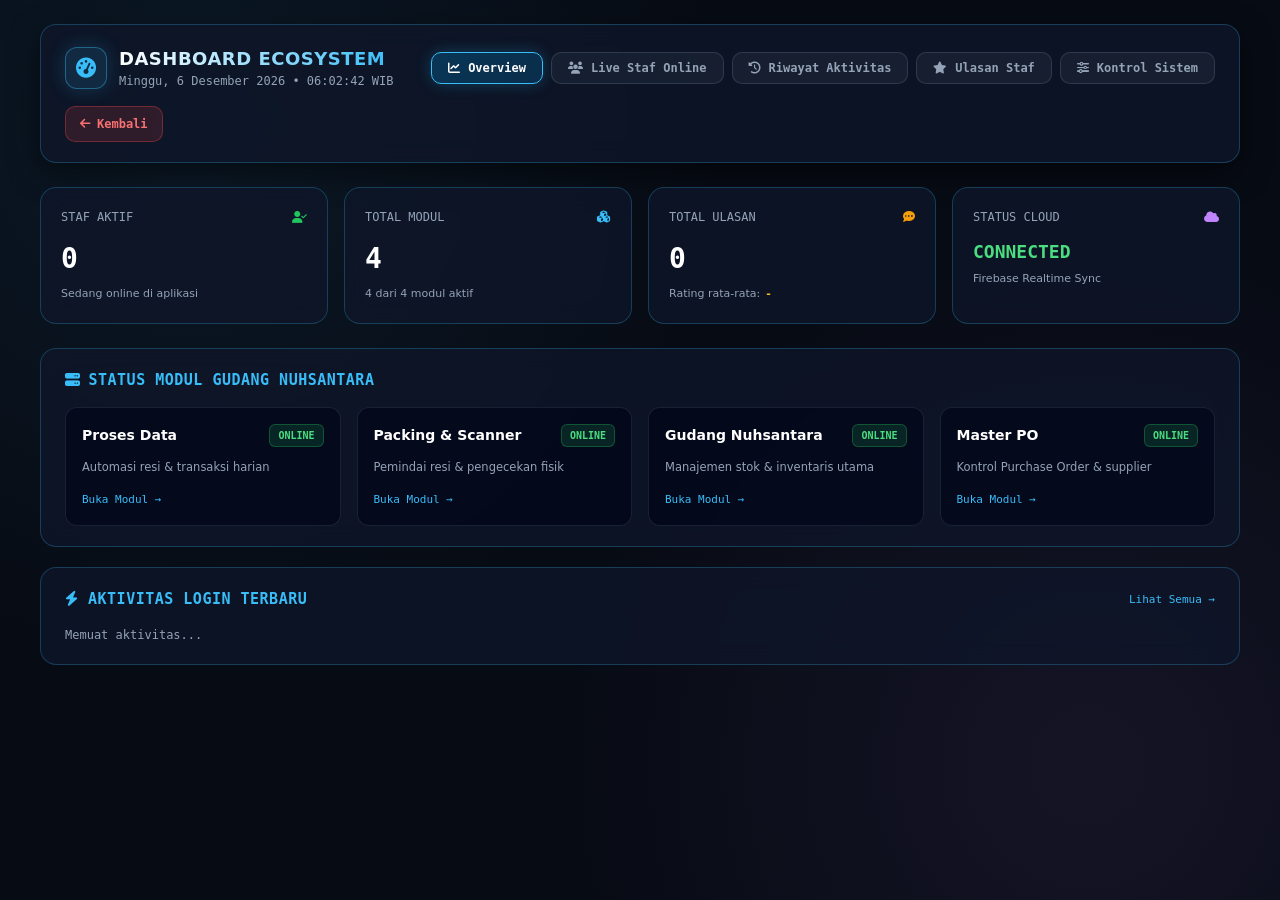
==== commit 8a657767: "Update fmt.Println message from 'Hello' to 'Goodbye'" ====
--- a/index.html
+++ b/index.html
@@ -1,3361 +1,1507 @@
 <!DOCTYPE html>
 <html lang="id">
 <head>
-  <link rel="icon" type="image/png" href="gudang-eco-512.png">
-  <link rel="apple-touch-icon" href="gudang-eco-512.png">
-  <meta charset="utf-8">
-  <meta name="viewport" content="width=device-width, initial-scale=1.0">
-  <meta name="theme-color" content="#070d19">
-  <title>Gudang Nuhsantara - Enterprise SaaS Dashboard</title>
-  <link rel="stylesheet" href="https://cdnjs.cloudflare.com/ajax/libs/font-awesome/6.4.0/css/all.min.css">
-  <link rel="manifest" href="manifest.json">
-  <script>
-    if ('serviceWorker' in navigator) {
-      window.addEventListener('load', () => {
-        navigator.serviceWorker.register('sw.js')
-          .then(() => console.log('Dashboard Service Worker Registered'))
-          .catch(() => {});
-      });
-    }
-  </script>
-  <style>
-    :root {
-      --bg-main: #050913;
-      --bg-tint: #09152b;
-      --sidebar-bg: rgba(8, 14, 28, 0.96);
-      --card-bg: rgba(13, 22, 41, 0.78);
-      --card-elevated: rgba(18, 30, 56, 0.88);
-      --card-border: rgba(56, 189, 248, 0.26);
-      --text-main: #f8fafc;
-      --text-desc: #94a3b8;
-      --accent-blue: #38bdf8;
-      --accent-dark: #0284c7;
-      --accent-darker: #0369a1;
-      --accent-soft: rgba(56, 189, 248, 0.15);
-      --accent-soft-strong: rgba(56, 189, 248, 0.28);
-      --accent-ring: rgba(56, 189, 248, 0.48);
-      --accent-glow: rgba(56, 189, 248, 0.34);
-      --accent-green: #22c55e;
-    }
-
-    *, *::before, *::after {
-      box-sizing: border-box;
-      transition: background-color 0.25s ease, border-color 0.25s ease, color 0.2s ease, box-shadow 0.25s ease, transform 0.22s cubic-bezier(0.22, 1, 0.36, 1);
-    }
-
-    body {
-      margin: 0;
-      padding: 0;
-      font-family: 'Segoe UI', Tahoma, Geneva, Verdana, sans-serif;
-      background:
-        radial-gradient(ellipse 75% 45% at 80% 0%, var(--accent-soft) 0%, transparent 62%),
-        radial-gradient(ellipse 55% 40% at 10% 95%, var(--accent-soft) 0%, transparent 60%),
-        linear-gradient(180deg, var(--bg-tint) 0%, var(--bg-main) 48%, var(--bg-main) 100%);
-      color: var(--text-main);
-      min-height: 100vh;
-      display: flex;
-    }
-
-    /* SPLASH SCREEN & INITIAL SECURITY GATE */
-    #splashScreen {
-      position: fixed; top: 0; left: 0; width: 100vw; height: 100vh;
-      background: var(--bg-main); z-index: 2147483647;
-      display: flex; flex-direction: column; justify-content: center; align-items: center;
-      font-family: monospace; transition: opacity 0.4s ease;
-    }
-    .splash-box {
-      text-align: center; padding: 30px; max-width: 360px; width: 90%;
-      background: var(--card-elevated); border: 1px solid var(--accent-blue);
-      border-radius: 24px; box-shadow: 0 28px 65px rgba(0,0,0,0.92), 0 0 32px var(--accent-glow);
-      backdrop-filter: blur(18px);
-    }
-    .splash-spinner {
-      width: 42px; height: 42px; border: 3px solid var(--accent-soft-strong);
-      border-top-color: var(--accent-blue); border-radius: 50%;
-      animation: spinSplash 0.8s linear infinite; margin: 0 auto 16px auto;
-    }
-    @keyframes spinSplash { 0% { transform: rotate(0deg); } 100% { transform: rotate(360deg); } }
-
-    .btn-accent-primary {
-      background: linear-gradient(135deg, var(--accent-dark) 0%, var(--accent-darker) 100%);
-      border: 1px solid var(--accent-blue);
-      color: #fff;
-      font-family: monospace;
-      font-weight: bold;
-      cursor: pointer;
-      box-shadow: 0 6px 18px var(--accent-glow);
-    }
-    .btn-accent-primary:hover { filter: brightness(1.1); transform: translateY(-1px); }
-
-    .btn-accent-bio {
-      background: var(--accent-soft);
-      border: 1px solid var(--accent-ring);
-      color: var(--accent-blue);
-      font-family: monospace;
-      font-weight: bold;
-      cursor: pointer;
-    }
-    .btn-accent-bio:hover { background: var(--accent-soft-strong); }
-
-    .app-wrapper {
-      display: grid;
-      grid-template-columns: 268px 1fr;
-      width: 100%;
-      min-height: 100vh;
-    }
-
-    /* Sidebar Desktop */
-    .sidebar {
-      background: var(--sidebar-bg);
-      border-right: 1px solid var(--card-border);
-      padding: 22px 18px;
-      display: flex;
-      flex-direction: column;
-      justify-content: space-between;
-      backdrop-filter: blur(18px);
-      position: sticky;
-      top: 0;
-      height: 100vh;
-      z-index: 100;
-    }
-    .sidebar-brand {
-      display: flex; align-items: center; gap: 12px;
-      padding: 12px;
-      background: var(--accent-soft);
-      border: 1px solid var(--card-border);
-      border-radius: 16px;
-      margin-bottom: 18px;
-    }
-    .brand-icon {
-      width: 42px; height: 42px; background: rgba(2, 6, 23, 0.75);
-      border: 1px solid var(--accent-blue); border-radius: 12px;
-      display: flex; justify-content: center; align-items: center;
-      font-size: 19px; color: var(--accent-blue);
-      box-shadow: 0 0 18px var(--accent-glow);
-    }
-    .brand-title h2 { margin: 0; font-size: 0.96rem; font-weight: 800; color: #fff; letter-spacing: 0.4px; }
-    .brand-title p { margin: 3px 0 0 0; font-size: 10px; color: var(--accent-blue); font-family: monospace; }
-
-    .nav-menu { display: flex; flex-direction: column; gap: 6px; }
-    .nav-item {
-      display: flex; align-items: center; justify-content: space-between;
-      padding: 11px 14px; border-radius: 12px;
-      color: var(--text-desc); text-decoration: none; font-size: 12.5px; font-weight: 600;
-      cursor: pointer; font-family: monospace;
-      border: 1px solid transparent;
-    }
-    .nav-item:hover {
-      background: rgba(255, 255, 255, 0.04);
-      color: #f8fafc;
-      transform: translateX(3px);
-    }
-    .nav-item.active {
-      background: linear-gradient(90deg, var(--accent-soft-strong) 0%, var(--accent-soft) 100%);
-      color: #fff;
-      border-color: var(--accent-blue);
-      box-shadow: 0 4px 16px var(--accent-soft);
-    }
-    .nav-item.active i { color: var(--accent-blue); }
-    .nav-item-left { display: flex; align-items: center; gap: 11px; }
-    .nav-item i { width: 18px; font-size: 13.5px; }
-
-    .chat-badge {
-      background: #ef4444; color: white; font-size: 10px; font-weight: bold;
-      padding: 2px 7px; border-radius: 999px; display: none;
-    }
-    .review-badge {
-      background: var(--accent-soft-strong); border: 1px solid var(--accent-blue);
-      color: var(--accent-blue); font-size: 10px; font-weight: bold;
-      padding: 2px 7px; border-radius: 999px; display: none;
-    }
-
-    .sidebar-footer {
-      background: var(--card-bg);
-      border: 1px solid var(--card-border);
-      padding: 13px; border-radius: 14px; font-family: monospace; font-size: 11px;
-    }
-
-    .mobile-status-bar { display: none; }
-
-    /* Main Container */
-    .main-container {
-      padding: 22px 26px 32px 26px;
-      overflow-y: auto;
-      max-height: 100vh;
-      display: flex;
-      flex-direction: column;
-      gap: 18px;
-    }
-
-    /* Top Command Capsule Header */
-    .top-header {
-      display: flex; justify-content: space-between; align-items: center; gap: 14px;
-      background: linear-gradient(120deg, var(--card-elevated) 0%, var(--card-bg) 100%);
-      border: 1px solid var(--card-border);
-      padding: 14px 20px;
-      border-radius: 20px;
-      backdrop-filter: blur(16px);
-      box-shadow: 0 14px 34px rgba(0, 0, 0, 0.45), inset 0 1px 0 rgba(255, 255, 255, 0.06);
-      position: relative;
-    }
-    .header-title { min-width: 0; flex: 1; }
-    .header-title h1 {
-      margin: 0; font-size: 1.2rem; font-weight: 800; color: #fff;
-      display: flex; align-items: center; gap: 8px;
-    }
-    .header-title h1::before {
-      content: "";
-      width: 9px; height: 9px; border-radius: 50%;
-      background: var(--accent-blue);
-      box-shadow: 0 0 12px var(--accent-blue);
-      flex-shrink: 0;
-    }
-    .header-title p { margin: 3px 0 0 17px; font-size: 10.5px; color: var(--text-desc); font-family: monospace; }
-
-    .header-actions { display: flex; align-items: center; gap: 10px; flex-shrink: 0; }
-    .owner-badge {
-      display: flex; align-items: center; gap: 6px;
-      background: var(--accent-soft-strong); border: 1px solid var(--accent-blue);
-      padding: 6px 13px; border-radius: 999px; font-size: 11px; color: #fff; font-family: monospace;
-      white-space: nowrap; font-weight: bold;
-      box-shadow: 0 0 14px var(--accent-soft);
-    }
-    .owner-badge i { color: var(--accent-blue); }
-
-    .btn-quick-lock {
-      background: rgba(239, 68, 68, 0.14);
-      border: 1px solid rgba(239, 68, 68, 0.42);
-      color: #fca5a5;
-      padding: 6px 12px;
-      border-radius: 999px;
-      font-size: 11px;
-      font-family: monospace;
-      font-weight: bold;
-      cursor: pointer;
-      display: inline-flex;
-      align-items: center;
-      gap: 5px;
-      white-space: nowrap;
-    }
-    .btn-quick-lock:hover { background: rgba(239, 68, 68, 0.28); color: #fff; }
-
-    /* MINI ROBOT DRONE ASISTEN GUDANG */
-    .drone-patrol-zone {
-      position: relative;
-      display: inline-flex;
-      align-items: center;
-      justify-content: center;
-      width: 68px;
-      height: 44px;
-      flex-shrink: 0;
-    }
-    .gn-drone-bot {
-      cursor: pointer;
-      display: inline-flex;
-      flex-direction: column;
-      align-items: center;
-      animation: gnDronePatrol 6.5s ease-in-out infinite;
-      user-select: none;
-    }
-    .gn-drone-bot:hover .gn-drone-shell {
-      filter: drop-shadow(0 0 12px var(--accent-glow));
-      transform: scale(1.08);
-    }
-    .gn-drone-shadow {
-      width: 24px; height: 4px; border-radius: 50%;
-      background: var(--accent-soft-strong); margin-top: 2px;
-      animation: gnDroneShadow 6.5s ease-in-out infinite;
-    }
-    .gn-rotor-blade { transform-origin: center; animation: gnRotorSpin 0.45s linear infinite; }
-    .gn-visor-eye { fill: var(--accent-blue); animation: gnVisorBlink 4.2s ease-in-out infinite; transform-origin: center; }
-    .gn-drone-bot.alert-state .gn-visor-eye { fill: #f87171; }
-    .gn-drone-bubble {
-      position: absolute; top: calc(100% + 8px); right: 0;
-      width: max-content; max-width: 245px;
-      background: var(--card-elevated); border: 1px solid var(--accent-blue);
-      color: #f8fafc; font-family: monospace; font-size: 10.5px; line-height: 1.4;
-      padding: 9px 12px; border-radius: 12px;
-      box-shadow: 0 14px 30px rgba(0, 0, 0, 0.8), 0 0 18px var(--accent-soft);
-      z-index: 300; opacity: 0; pointer-events: none; transform: translateY(-4px);
-      transition: opacity 0.2s ease, transform 0.2s ease;
-    }
-    .gn-drone-bubble.show { opacity: 1; pointer-events: auto; transform: translateY(0); }
-
-    @keyframes gnDronePatrol {
-      0%, 100% { transform: translateX(-8px) translateY(0px) rotate(-2deg); }
-      25% { transform: translateX(-2px) translateY(-4px) rotate(1.5deg); }
-      50% { transform: translateX(8px) translateY(-1px) rotate(2.5deg); }
-      75% { transform: translateX(2px) translateY(-4px) rotate(-1.5deg); }
-    }
-    @keyframes gnDroneShadow {
-      0%, 100% { transform: translateX(-8px) scale(1); opacity: 0.7; }
-      50% { transform: translateX(8px) scale(0.85); opacity: 0.45; }
-    }
-    @keyframes gnRotorSpin {
-      0%, 100% { transform: scaleX(1); }
-      50% { transform: scaleX(0.25); }
-    }
-    @keyframes gnVisorBlink {
-      0%, 92%, 100% { transform: scaleY(1); }
-      96% { transform: scaleY(0.15); }
-    }
-
-    /* Mobile Segmented Pill Nav */
-    .mobile-nav-bar {
-      display: none;
-      background: var(--card-bg);
-      border: 1px solid var(--card-border);
-      padding: 7px;
-      border-radius: 16px;
-      gap: 6px;
-      overflow-x: auto;
-      white-space: nowrap;
-      backdrop-filter: blur(12px);
-    }
-    .mobile-nav-item {
-      background: rgba(15, 23, 42, 0.65);
-      border: 1px solid rgba(255, 255, 255, 0.06);
-      color: var(--text-desc);
-      padding: 8px 13px;
-      border-radius: 11px;
-      font-size: 11px;
-      font-family: monospace;
-      cursor: pointer;
-      display: inline-flex;
-      align-items: center;
-      gap: 6px;
-    }
-    .mobile-nav-item.active {
-      background: var(--accent-soft-strong);
-      border-color: var(--accent-blue);
-      color: #fff;
-      font-weight: bold;
-      box-shadow: 0 0 14px var(--accent-soft);
-    }
-    .mobile-nav-item.active i { color: var(--accent-blue); }
-
-    /* Tab Content Panes */
-    .tab-pane { display: none; flex-direction: column; gap: 18px; }
-    .tab-pane.active { display: flex; animation: fadeInPane 0.3s ease forwards; }
-    @keyframes fadeInPane {
-      0% { opacity: 0; transform: translateY(10px); }
-      100% { opacity: 1; transform: translateY(0); }
-    }
-
-    .section-box {
-      background: var(--card-bg);
-      border: 1px solid var(--card-border);
-      border-radius: 20px; padding: 20px;
-      backdrop-filter: blur(14px);
-      box-shadow: 0 10px 26px rgba(0, 0, 0, 0.32);
-    }
-    .section-title {
-      font-size: 12px; color: var(--accent-blue); font-family: monospace; font-weight: 700;
-      letter-spacing: 0.4px;
-      margin-bottom: 14px; display: flex; align-items: center; gap: 8px;
-    }
-
-    /* LIVE WEATHER WIDGET - SPLIT COMMAND HUD */
-    .weather-hero-card {
-      background: linear-gradient(135deg, var(--card-elevated) 0%, var(--card-bg) 58%, rgba(4, 9, 20, 0.94) 100%);
-      border: 1px solid var(--card-border);
-      border-radius: 24px;
-      padding: 20px;
-      backdrop-filter: blur(16px);
-      font-family: monospace;
-      position: relative;
-      overflow: hidden;
-      box-shadow: 0 18px 40px rgba(0, 0, 0, 0.5), 0 0 28px var(--accent-soft);
-    }
-    .weather-hero-card::before {
-      content: "";
-      position: absolute;
-      top: -50px; right: -50px;
-      width: 190px; height: 190px;
-      background: radial-gradient(circle, var(--accent-soft-strong) 0%, transparent 72%);
-      pointer-events: none;
-    }
-    .wx-top-grid {
-      display: grid;
-      grid-template-columns: 1.1fr 1fr;
-      gap: 16px;
-      align-items: center;
-      position: relative;
-      z-index: 1;
-    }
-    .wx-clock-ring {
-      display: flex;
-      align-items: center;
-      gap: 14px;
-      background: rgba(2, 6, 23, 0.45);
-      border: 1px solid rgba(255, 255, 255, 0.06);
-      padding: 12px 14px;
-      border-radius: 18px;
-    }
-    .wx-dial-circle {
-      width: 80px; height: 80px; border-radius: 50%;
-      border: 2px solid var(--accent-blue);
-      background: radial-gradient(circle at 30% 25%, var(--accent-soft) 0%, rgba(2, 6, 23, 0.88) 75%);
-      box-shadow: 0 0 22px var(--accent-glow), inset 0 0 12px var(--accent-soft);
-      display: flex; flex-direction: column; align-items: center; justify-content: center;
-      flex-shrink: 0;
-    }
-    .wx-dial-circle .wx-day-mini { font-size: 9.5px; color: var(--accent-blue); font-weight: bold; text-transform: uppercase; }
-    .wx-dial-circle .wx-time-mini { font-size: 16.5px; font-weight: 800; color: #fff; letter-spacing: 0.5px; margin: 1px 0; }
-    .wx-dial-circle .wx-sec-mini { font-size: 9.5px; color: var(--text-desc); }
-
-    .wx-current-box {
-      display: flex;
-      align-items: center;
-      justify-content: space-between;
-      gap: 12px;
-      background: linear-gradient(135deg, var(--accent-soft) 0%, rgba(2, 6, 23, 0.72) 100%);
-      border: 1px solid var(--card-border);
-      border-radius: 18px;
-      padding: 14px 16px;
-    }
-    .wx-forecast-strip {
-      display: grid;
-      grid-template-columns: repeat(3, 1fr);
-      gap: 10px;
-      margin-top: 14px;
-      padding-top: 14px;
-      border-top: 1px solid rgba(148, 163, 184, 0.14);
-      position: relative;
-      z-index: 1;
-    }
-    .wx-day-pill {
-      background: rgba(2, 6, 23, 0.58);
-      border: 1px solid rgba(255, 255, 255, 0.06);
-      border-radius: 14px;
-      padding: 9px 8px;
-      text-align: center;
-    }
-    .wx-day-pill:hover {
-      border-color: var(--accent-ring);
-      background: var(--accent-soft);
-    }
-    .wx-btn-gps {
-      background: var(--accent-soft-strong);
-      border: 1px solid var(--accent-ring);
-      color: var(--accent-blue);
-      font-family: monospace;
-      font-size: 10px; font-weight: bold;
-      padding: 3px 9px; border-radius: 999px;
-      cursor: pointer; display: inline-flex; align-items: center; gap: 4px;
-    }
-    .wx-btn-gps:hover { background: var(--accent-blue); color: var(--bg-main); }
-
-    @keyframes wxFloatCloud {
-      0%, 100% { transform: translateX(0px) translateY(0px); }
-      50% { transform: translateX(4px) translateY(-2px); }
-    }
-    @keyframes wxFlashBolt {
-      0%, 84%, 100% { opacity: 1; transform: scale(1); }
-      88% { opacity: 0.2; transform: scale(0.92); }
-      92% { opacity: 1; transform: scale(1.1); }
-      95% { opacity: 0.35; }
-    }
-    @keyframes wxSpinSun { from { transform: rotate(0deg); } to { transform: rotate(360deg); } }
-    @keyframes wxRainDrop {
-      0% { transform: translateY(-4px); opacity: 0; }
-      50% { opacity: 1; }
-      100% { transform: translateY(6px); opacity: 0; }
-    }
-    .wx-anim-cloud { animation: wxFloatCloud 3.5s ease-in-out infinite; transform-origin: center; }
-    .wx-anim-bolt { animation: wxFlashBolt 2.2s infinite; transform-origin: center; }
-    .wx-anim-sun { animation: wxSpinSun 14s linear infinite; transform-origin: center; }
-    .wx-anim-rain { animation: wxRainDrop 1.1s linear infinite; }
-
-    /* Bento Metric Cards Grid */
-    .metrics-grid {
-      display: grid;
-      grid-template-columns: repeat(auto-fit, minmax(185px, 1fr));
-      gap: 14px;
-    }
-    .metric-card {
-      background: linear-gradient(160deg, var(--card-elevated) 0%, rgba(4, 9, 20, 0.85) 100%);
-      border: 1px solid var(--card-border);
-      border-radius: 18px;
-      padding: 16px;
-      position: relative;
-      overflow: hidden;
-    }
-    .metric-card::before {
-      content: "";
-      position: absolute;
-      top: 0; left: 0; right: 0; height: 2.5px;
-      background: linear-gradient(90deg, var(--accent-blue), transparent);
-      opacity: 0.85;
-    }
-    .metric-card:hover {
-      border-color: var(--accent-blue);
-      transform: translateY(-3px);
-      box-shadow: 0 12px 24px rgba(0, 0, 0, 0.4), 0 0 16px var(--accent-soft);
-    }
-    .metric-title { font-size: 10.5px; color: var(--text-desc); font-family: monospace; text-transform: uppercase; letter-spacing: 0.5px; }
-    .metric-value { font-size: 1.18rem; font-weight: 800; color: #fff; font-family: monospace; margin: 6px 0 3px 0; font-variant-numeric: tabular-nums; }
-    .metric-sub { font-size: 10px; color: var(--text-desc); font-family: monospace; }
-
-    .quick-shortcuts-row {
-      display: flex;
-      gap: 10px;
-      flex-wrap: wrap;
-      margin-top: 12px;
-    }
-    .btn-shortcut {
-      background: rgba(2, 6, 23, 0.65);
-      border: 1px solid var(--card-border);
-      color: #e2e8f0;
-      padding: 9px 14px;
-      border-radius: 12px;
-      font-family: monospace;
-      font-size: 11px;
-      font-weight: 600;
-      cursor: pointer;
-      display: inline-flex;
-      align-items: center;
-      gap: 7px;
-    }
-    .btn-shortcut:hover {
-      border-color: var(--accent-blue);
-      color: #fff;
-      background: var(--accent-soft-strong);
-      transform: translateY(-1px);
-    }
-
-    /* Boot Sync Control Bar */
-    .boot-sync-bar {
-      display: flex;
-      justify-content: space-between;
-      align-items: center;
-      flex-wrap: wrap;
-      gap: 12px;
-      background: rgba(2, 6, 23, 0.68);
-      border: 1px solid var(--card-border);
-      border-radius: 14px;
-      padding: 12px 14px;
-      font-family: monospace;
-    }
-
-    /* Filter Toolbar */
-    .filter-bar { display: flex; gap: 8px; flex-wrap: wrap; margin-bottom: 14px; }
-    .filter-input, .filter-select {
-      padding: 9px 12px;
-      background: rgba(2, 6, 23, 0.85);
-      border: 1px solid #334155;
-      color: #f8fafc;
-      border-radius: 10px;
-      font-family: monospace;
-      font-size: 11px;
-      outline: none;
-    }
-    .filter-input { flex: 1; min-width: 180px; }
-    .filter-input:focus, .filter-select:focus { border-color: var(--accent-blue); box-shadow: 0 0 0 2px var(--accent-soft); }
-
-    /* Review Cards */
-    .reviews-list { display: grid; grid-template-columns: repeat(auto-fit, minmax(290px, 1fr)); gap: 12px; font-family: monospace; }
-    .review-card {
-      background: rgba(2, 6, 23, 0.72); border: 1px solid var(--card-border);
-      border-radius: 16px; padding: 15px; display: flex; flex-direction: column; gap: 8px;
-    }
-    .review-card-top {
-      display: flex; justify-content: space-between; align-items: flex-start; gap: 8px;
-      border-bottom: 1px solid rgba(255,255,255,0.06); padding-bottom: 8px;
-    }
-    .review-tag-modul {
-      font-size: 10px; padding: 2px 8px; border-radius: 999px; font-weight: bold;
-      background: var(--accent-soft); border: 1px solid var(--accent-ring); color: var(--accent-blue);
-    }
-    .review-stars { color: #fbbf24; font-size: 13px; letter-spacing: 1px; }
-    .review-field { font-size: 11px; line-height: 1.45; color: #e2e8f0; }
-    .review-meta {
-      display: flex; justify-content: space-between; align-items: center;
-      font-size: 10px; color: #64748b; margin-top: auto; padding-top: 6px;
-    }
-
-    /* Apps Grid */
-    .apps-grid { display: grid; grid-template-columns: repeat(auto-fit, minmax(270px, 1fr)); gap: 14px; }
-    .app-card {
-      background: linear-gradient(155deg, var(--card-elevated) 0%, rgba(2, 6, 23, 0.85) 100%);
-      border: 1px solid var(--card-border);
-      border-radius: 18px; padding: 20px; text-decoration: none; color: inherit;
-      display: flex; flex-direction: column; justify-content: space-between;
-    }
-    .app-card:hover {
-      transform: translateY(-4px); border-color: var(--accent-blue);
-      box-shadow: 0 14px 30px rgba(0, 0, 0, 0.45), 0 0 22px var(--accent-glow);
-    }
-    .app-card i.icon-main { font-size: 26px; color: var(--accent-blue); margin-bottom: 12px; }
-    .app-card h3 { margin: 0 0 6px 0; font-size: 15.5px; font-weight: 700; color: #fff; }
-    .app-card p { margin: 0 0 16px 0; font-size: 11.5px; color: var(--text-desc); line-height: 1.45; }
-    .app-link-row { display: flex; justify-content: space-between; align-items: center; margin-top: auto; }
-    .app-link-btn {
-      display: inline-flex; align-items: center; gap: 6px; font-size: 11.5px; font-weight: 700;
-      color: var(--accent-blue); font-family: monospace; cursor: pointer;
-    }
-    .btn-quick-copy {
-      background: var(--accent-soft); border: 1px solid var(--accent-ring);
-      color: var(--accent-blue); width: 30px; height: 30px; border-radius: 9px; display: flex;
-      justify-content: center; align-items: center; cursor: pointer; font-size: 11px;
-    }
-    .btn-quick-copy:hover { background: var(--accent-blue); color: var(--bg-main); }
-
-    /* Theme Swatches */
-    .theme-swatch-btn {
-      flex: 1; min-width: 110px; padding: 10px 12px;
-      background: rgba(2, 6, 23, 0.72);
-      border: 1px solid rgba(255, 255, 255, 0.1);
-      color: #e2e8f0; border-radius: 12px; cursor: pointer;
-      font-size: 11px; font-family: monospace; font-weight: bold;
-      display: inline-flex; align-items: center; justify-content: center; gap: 8px;
-    }
-    .theme-swatch-btn:hover { border-color: var(--accent-blue); background: var(--accent-soft); }
-    .theme-dot { width: 10px; height: 10px; border-radius: 50%; flex-shrink: 0; }
-
-    /* Admin Controls */
-    .admin-controls { display: flex; gap: 10px; flex-wrap: wrap; }
-    .btn-admin {
-      background: linear-gradient(135deg, var(--accent-dark) 0%, var(--accent-darker) 100%);
-      color: white; border: 1px solid var(--accent-blue); padding: 10px 16px;
-      border-radius: 11px; font-size: 11.5px; font-weight: bold; cursor: pointer;
-      font-family: monospace; display: flex; align-items: center; gap: 8px;
-      box-shadow: 0 4px 14px var(--accent-soft);
-    }
-    .btn-admin:disabled { opacity: 0.5; cursor: not-allowed; }
-
-    .autolock-setting-box {
-      margin-top: 18px; padding-top: 16px;
-      border-top: 1px solid rgba(148, 163, 184, 0.16);
-      display: flex; justify-content: space-between; align-items: center;
-      flex-wrap: wrap; gap: 12px; font-family: monospace;
-    }
-
-    /* LIVE CHAT DASHBOARD STYLES */
-    .chat-layout { display: grid; grid-template-columns: 280px 1fr; gap: 15px; height: 550px; }
-    .chat-rooms-list {
-      background: rgba(2, 6, 23, 0.65); border: 1px solid var(--card-border);
-      border-radius: 14px; overflow-y: auto; display: flex; flex-direction: column;
-    }
-    .chat-room-item {
-      padding: 12px 14px; border-bottom: 1px solid rgba(255,255,255,0.05);
-      cursor: pointer; font-family: monospace; font-size: 11.5px; display: flex; justify-content: space-between; align-items: center;
-    }
-    .chat-room-item:hover, .chat-room-item.active { background: var(--accent-soft-strong); color: #fff; }
-
-    .chat-box-area {
-      background: rgba(2, 6, 23, 0.65); border: 1px solid var(--card-border);
-      border-radius: 14px; display: flex; flex-direction: column; overflow: hidden;
-    }
-    .chat-messages-container {
-      flex: 1; padding: 15px; overflow-y: auto; display: flex; flex-direction: column; gap: 10px; font-family: monospace; font-size: 11.5px;
-    }
-    .chat-bubble { max-width: 72%; padding: 10px 14px; border-radius: 14px; line-height: 1.45; word-break: break-word; }
-    .chat-bubble.staff { background: #1e293b; color: #f8fafc; align-self: flex-start; border-bottom-left-radius: 4px; }
-    .chat-bubble.owner {
-      background: linear-gradient(135deg, var(--accent-dark), var(--accent-darker));
-      border: 1px solid var(--accent-blue); color: #fff; align-self: flex-end; border-bottom-right-radius: 4px;
-    }
-    .chat-bubble.bot { background: var(--accent-soft); border: 1px solid var(--accent-ring); color: var(--accent-blue); align-self: flex-start; }
-
-    .chat-input-row {
-      padding: 12px; background: rgba(15, 23, 42, 0.9); border-top: 1px solid var(--card-border);
-      display: flex; gap: 8px; align-items: center;
-    }
-    .chat-input-row input {
-      flex: 1; padding: 10px 13px; background: #020617; border: 1px solid #334155;
-      color: #fff; border-radius: 10px; font-family: monospace; font-size: 11.5px; outline: none;
-    }
-    .chat-input-row input:focus { border-color: var(--accent-blue); }
-
-    /* Modals */
-    .modal-overlay {
-      position: fixed; top: 0; left: 0; width: 100vw; height: 100vh;
-      background: rgba(5, 9, 19, 0.88); backdrop-filter: blur(14px);
-      display: none; justify-content: center; align-items: center; z-index: 99999; padding: 20px;
-    }
-    #adminModal { z-index: 100005; }
-    #templateModal { z-index: 100002; }
-
-    .modal-box {
-      background: var(--card-elevated); border: 1px solid var(--accent-blue); padding: 25px;
-      border-radius: 22px; width: 100%; max-width: 400px; text-align: center;
-      box-shadow: 0 25px 60px rgba(0,0,0,0.9), 0 0 26px var(--accent-glow); font-family: monospace;
-    }
-    .modal-box input, #splashPinInput {
-      width: 100%; padding: 10px; background: #020617; border: 1px solid #334155;
-      color: var(--accent-blue); font-size: 16px; border-radius: 10px; outline: none;
-      text-align: center; letter-spacing: 6px; margin: 12px 0 10px 0; box-sizing: border-box;
-    }
-    .modal-box input:focus, #splashPinInput:focus { border-color: var(--accent-blue); }
-
-    @media (max-width: 768px) {
-      .app-wrapper { display: flex; flex-direction: column; }
-      .sidebar { display: none; }
-      .mobile-nav-bar { display: flex; }
-      .mobile-status-bar {
-        display: flex; justify-content: space-between; align-items: center;
-        background: var(--card-bg); border: 1px solid var(--card-border);
-        padding: 10px 14px; border-radius: 14px; font-family: monospace;
-        font-size: 10.5px; backdrop-filter: blur(12px);
-      }
-      .main-container { padding: 12px 12px 24px 12px; max-height: none; gap: 12px; }
-      .top-header { padding: 12px 14px; border-radius: 18px; }
-      .header-title h1 { font-size: 1rem; }
-      .header-title p { display: none; }
-      .drone-patrol-zone { width: 52px; height: 38px; }
-      .btn-quick-lock span.lock-label { display: none; }
-      .wx-top-grid { grid-template-columns: 1fr; gap: 10px; }
-      .weather-hero-card { padding: 15px; border-radius: 20px; }
-      .chat-layout { grid-template-columns: 1fr; height: auto; }
-      .chat-rooms-list { height: 150px; }
-    }
-  </style>
+<meta charset="utf-8">
+<meta name="viewport" content="width=device-width, initial-scale=1.0">
+<title>DASHBOARD ECOSYSTEM // GUDANG NUHSANTARA</title>
+<link rel="stylesheet" href="https://cdnjs.cloudflare.com/ajax/libs/font-awesome/6.4.0/css/all.min.css">
+<style>
+  :root {
+    --bg-dark: #070b14;
+    --card-bg: rgba(15, 23, 42, 0.78);
+    --card-border: rgba(56, 189, 248, 0.25);
+    --text-main: #f8fafc;
+    --text-muted: #94a3b8;
+    --accent-blue: #38bdf8;
+    --accent-green: #22c55e;
+    --accent-amber: #f59e0b;
+    --accent-red: #ef4444;
+    --accent-purple: #c084fc;
+  }
+
+  * {
+    box-sizing: border-box;
+    margin: 0;
+    padding: 0;
+  }
+
+  body {
+    background-color: var(--bg-dark);
+    color: var(--text-main);
+    font-family: 'Segoe UI', system-ui, -apple-system, sans-serif;
+    min-height: 100vh;
+    background-image: 
+      radial-gradient(circle at 15% 15%, rgba(56, 189, 248, 0.08) 0%, transparent 40%),
+      radial-gradient(circle at 85% 85%, rgba(192, 132, 252, 0.08) 0%, transparent 40%);
+    padding: 24px;
+    line-height: 1.5;
+  }
+
+  .dashboard-container {
+    max-width: 1200px;
+    margin: 0 auto;
+    display: flex;
+    flex-direction: column;
+    gap: 24px;
+  }
+
+  .header-panel {
+    display: flex;
+    justify-content: space-between;
+    align-items: center;
+    flex-wrap: wrap;
+    gap: 16px;
+    background: var(--card-bg);
+    border: 1px solid var(--card-border);
+    border-radius: 16px;
+    padding: 20px 24px;
+    backdrop-filter: blur(12px);
+    box-shadow: 0 10px 30px rgba(0, 0, 0, 0.5);
+  }
+
+  .brand-title {
+    display: flex;
+    align-items: center;
+    gap: 12px;
+  }
+
+  .brand-logo {
+    width: 42px;
+    height: 42px;
+    background: rgba(56, 189, 248, 0.12);
+    border: 1px solid rgba(56, 189, 248, 0.4);
+    border-radius: 12px;
+    display: flex;
+    align-items: center;
+    justify-content: center;
+    font-size: 20px;
+    color: var(--accent-blue);
+    box-shadow: 0 0 20px rgba(56, 189, 248, 0.2);
+  }
+
+  .brand-title h1 {
+    font-size: 18px;
+    font-weight: 700;
+    letter-spacing: 0.5px;
+    background: linear-gradient(90deg, #fff, #38bdf8);
+    -webkit-background-clip: text;
+    -webkit-text-fill-color: transparent;
+  }
+
+  .brand-title p {
+    font-size: 12px;
+    color: var(--text-muted);
+    font-family: monospace;
+  }
+
+  .nav-tabs {
+    display: flex;
+    gap: 8px;
+    flex-wrap: wrap;
+  }
+
+  .nav-tab-btn {
+    background: rgba(30, 41, 59, 0.6);
+    border: 1px solid rgba(148, 163, 184, 0.2);
+    color: var(--text-muted);
+    padding: 8px 16px;
+    border-radius: 10px;
+    font-family: monospace;
+    font-size: 12px;
+    font-weight: 600;
+    cursor: pointer;
+    transition: all 0.2s;
+    display: flex;
+    align-items: center;
+    gap: 8px;
+  }
+
+  .nav-tab-btn:hover {
+    color: #fff;
+    border-color: rgba(56, 189, 248, 0.4);
+    background: rgba(56, 189, 248, 0.1);
+  }
+
+  .nav-tab-btn.active {
+    background: linear-gradient(135deg, rgba(2, 132, 199, 0.3), rgba(3, 105, 161, 0.3));
+    border-color: var(--accent-blue);
+    color: #fff;
+    box-shadow: 0 0 15px rgba(56, 189, 248, 0.25);
+  }
+
+  .btn-back-home {
+    background: rgba(239, 68, 68, 0.15);
+    border: 1px solid rgba(239, 68, 68, 0.35);
+    color: #f87171;
+    padding: 8px 14px;
+    border-radius: 10px;
+    font-family: monospace;
+    font-size: 12px;
+    font-weight: 600;
+    cursor: pointer;
+    transition: all 0.2s;
+    text-decoration: none;
+    display: inline-flex;
+    align-items: center;
+    gap: 6px;
+  }
+
+  .btn-back-home:hover {
+    background: rgba(239, 68, 68, 0.25);
+    color: #fff;
+  }
+
+  .kpi-grid {
+    display: grid;
+    grid-template-columns: repeat(auto-fit, minmax(220px, 1fr));
+    gap: 16px;
+  }
+
+  .kpi-card {
+    background: var(--card-bg);
+    border: 1px solid var(--card-border);
+    border-radius: 16px;
+    padding: 20px;
+    backdrop-filter: blur(12px);
+    position: relative;
+    overflow: hidden;
+    transition: transform 0.2s, border-color 0.2s;
+  }
+
+  .kpi-card:hover {
+    transform: translateY(-2px);
+    border-color: rgba(56, 189, 248, 0.45);
+  }
+
+  .kpi-header {
+    display: flex;
+    justify-content: space-between;
+    align-items: center;
+    margin-bottom: 12px;
+    color: var(--text-muted);
+    font-size: 12px;
+    font-family: monospace;
+    text-transform: uppercase;
+  }
+
+  .kpi-value {
+    font-size: 28px;
+    font-weight: 700;
+    color: #fff;
+    font-family: monospace;
+  }
+
+  .kpi-sub {
+    font-size: 11px;
+    color: var(--text-muted);
+    margin-top: 6px;
+    display: flex;
+    align-items: center;
+    gap: 6px;
+  }
+
+  .tab-content {
+    display: none;
+    flex-direction: column;
+    gap: 20px;
+    animation: fadeIn 0.3s ease;
+  }
+
+  .tab-content.active {
+    display: flex;
+  }
+
+  @keyframes fadeIn {
+    from { opacity: 0; transform: translateY(6px); }
+    to { opacity: 1; transform: translateY(0); }
+  }
+
+  .section-box {
+    background: var(--card-bg);
+    border: 1px solid var(--card-border);
+    border-radius: 16px;
+    padding: 20px 24px;
+    backdrop-filter: blur(12px);
+  }
+
+  .section-title {
+    font-size: 15px;
+    font-weight: 700;
+    color: var(--accent-blue);
+    margin-bottom: 16px;
+    display: flex;
+    align-items: center;
+    gap: 8px;
+    font-family: monospace;
+    letter-spacing: 0.5px;
+  }
+
+  .module-grid {
+    display: grid;
+    grid-template-columns: repeat(auto-fit, minmax(260px, 1fr));
+    gap: 16px;
+  }
+
+  .module-card {
+    background: rgba(2, 6, 23, 0.65);
+    border: 1px solid rgba(148, 163, 184, 0.15);
+    border-radius: 12px;
+    padding: 16px;
+    display: flex;
+    flex-direction: column;
+    justify-content: space-between;
+    gap: 12px;
+  }
+
+  .module-head {
+    display: flex;
+    justify-content: space-between;
+    align-items: center;
+  }
+
+  .module-name {
+    font-weight: 600;
+    font-size: 14px;
+    color: #fff;
+  }
+
+  .badge {
+    padding: 3px 8px;
+    border-radius: 6px;
+    font-size: 10px;
+    font-family: monospace;
+    font-weight: 700;
+  }
+
+  .badge-online {
+    background: rgba(34, 197, 94, 0.15);
+    color: #4ade80;
+    border: 1px solid rgba(34, 197, 94, 0.3);
+  }
+
+  .badge-offline {
+    background: rgba(148, 163, 184, 0.15);
+    color: #94a3b8;
+    border: 1px solid rgba(148, 163, 184, 0.3);
+  }
+
+  .badge-maintenance {
+    background: rgba(245, 158, 11, 0.15);
+    color: #fbbf24;
+    border: 1px solid rgba(245, 158, 11, 0.3);
+  }
+
+  .module-controls {
+    display: flex;
+    gap: 8px;
+    padding-top: 8px;
+    border-top: 1px dashed rgba(255, 255, 255, 0.08);
+  }
+
+  .btn-small {
+    flex: 1;
+    padding: 6px 10px;
+    border-radius: 6px;
+    font-size: 11px;
+    font-family: monospace;
+    font-weight: 600;
+    cursor: pointer;
+    border: 1px solid transparent;
+    transition: all 0.15s;
+  }
+
+  .btn-toggle {
+    background: rgba(56, 189, 248, 0.15);
+    border-color: rgba(56, 189, 248, 0.4);
+    color: #38bdf8;
+  }
+
+  .btn-toggle:hover {
+    background: rgba(56, 189, 248, 0.25);
+  }
+
+  .btn-maint {
+    background: rgba(245, 158, 11, 0.15);
+    border-color: rgba(245, 158, 11, 0.4);
+    color: #fbbf24;
+  }
+
+  .btn-maint:hover {
+    background: rgba(245, 158, 11, 0.25);
+  }
+
+  .table-responsive {
+    overflow-x: auto;
+  }
+
+  table {
+    width: 100%;
+    border-collapse: collapse;
+    font-size: 12.5px;
+    font-family: monospace;
+  }
+
+  th, td {
+    padding: 10px 14px;
+    text-align: left;
+    border-bottom: 1px solid rgba(148, 163, 184, 0.1);
+  }
+
+  th {
+    color: var(--text-muted);
+    font-weight: 600;
+    text-transform: uppercase;
+    font-size: 11px;
+    background: rgba(2, 6, 23, 0.4);
+  }
+
+  td {
+    color: #e2e8f0;
+  }
+
+  .review-card {
+    background: rgba(2, 6, 23, 0.55);
+    border: 1px solid rgba(148, 163, 184, 0.15);
+    border-radius: 12px;
+    padding: 16px;
+    margin-bottom: 12px;
+  }
+
+  .review-header {
+    display: flex;
+    justify-content: space-between;
+    align-items: center;
+    margin-bottom: 10px;
+    flex-wrap: wrap;
+    gap: 8px;
+  }
+
+  .review-stars {
+    color: #fbbf24;
+    font-size: 14px;
+  }
+
+  .review-body p {
+    font-size: 12.5px;
+    margin-bottom: 6px;
+    color: #cbd5e1;
+  }
+
+  .review-body strong {
+    color: var(--accent-blue);
+  }
+
+  .empty-state {
+    text-align: center;
+    padding: 36px 20px;
+    color: var(--text-muted);
+    font-family: monospace;
+    font-size: 13px;
+  }
+
+  .empty-state i {
+    font-size: 28px;
+    margin-bottom: 10px;
+    opacity: 0.5;
+    display: block;
+  }
+
+  .presence-grid {
+    display: grid;
+    grid-template-columns: repeat(auto-fill, minmax(220px, 1fr));
+    gap: 14px;
+  }
+
+  .presence-card {
+    background: rgba(2, 6, 23, 0.75);
+    border: 1px solid rgba(34, 197, 94, 0.35);
+    border-radius: 12px;
+    padding: 14px;
+    display: flex;
+    align-items: center;
+    gap: 12px;
+  }
+
+  .presence-avatar {
+    width: 38px;
+    height: 38px;
+    border-radius: 50%;
+    background: rgba(34, 197, 94, 0.15);
+    border: 1px solid #22c55e;
+    color: #4ade80;
+    display: flex;
+    align-items: center;
+    justify-content: center;
+    font-weight: bold;
+    font-size: 15px;
+    font-family: monospace;
+    flex-shrink: 0;
+  }
+
+  .presence-info {
+    display: flex;
+    flex-direction: column;
+    min-width: 0;
+  }
+
+  .presence-name {
+    font-weight: 700;
+    font-size: 13.5px;
+    color: #fff;
+    white-space: nowrap;
+    overflow: hidden;
+    text-overflow: ellipsis;
+  }
+
+  .presence-status {
+    font-size: 11px;
+    color: #4ade80;
+    font-family: monospace;
+    display: flex;
+    align-items: center;
+    gap: 5px;
+    margin-top: 2px;
+  }
+
+  .dot-pulse {
+    width: 7px;
+    height: 7px;
+    background: #22c55e;
+    border-radius: 50%;
+    display: inline-block;
+    box-shadow: 0 0 8px #22c55e;
+  }
+
+  .presence-meta {
+    font-size: 10px;
+    color: var(--text-muted);
+    font-family: monospace;
+    margin-top: 4px;
+  }
+
+  .boot-sync-card {
+    background: rgba(2, 6, 23, 0.72);
+    border: 1px solid rgba(56, 189, 248, 0.25);
+    border-radius: 14px;
+    padding: 16px 18px;
+    display: flex;
+    flex-direction: column;
+    gap: 10px;
+  }
+
+  .boot-sync-top {
+    display: flex;
+    justify-content: space-between;
+    align-items: center;
+    gap: 12px;
+    flex-wrap: wrap;
+    font-family: monospace;
+    font-size: 12px;
+  }
+
+  .boot-sync-track {
+    width: 100%;
+    height: 8px;
+    background: rgba(148, 163, 184, 0.16);
+    border-radius: 999px;
+    overflow: hidden;
+  }
+
+  .boot-sync-fill {
+    height: 100%;
+    width: 0%;
+    background: linear-gradient(90deg, #0284c7, #38bdf8);
+    border-radius: 999px;
+    transition: width 0.25s ease;
+  }
+
+  .boot-sync-controls {
+    display: flex;
+    gap: 8px;
+    flex-wrap: wrap;
+  }
+
+  .btn-boot-control {
+    padding: 6px 12px;
+    border-radius: 8px;
+    font-size: 11px;
+    font-family: monospace;
+    font-weight: 700;
+    cursor: pointer;
+    border: 1px solid rgba(56, 189, 248, 0.45);
+    background: rgba(56, 189, 248, 0.15);
+    color: #38bdf8;
+    transition: all 0.15s ease;
+  }
+
+  .btn-boot-control:hover:not(:disabled) {
+    background: rgba(56, 189, 248, 0.28);
+    color: #ffffff;
+  }
+
+  .btn-boot-control:disabled {
+    opacity: 0.45;
+    cursor: not-allowed;
+  }
+
+  .btn-boot-control.paused {
+    border-color: rgba(245, 158, 11, 0.65);
+    background: rgba(245, 158, 11, 0.22);
+    color: #fbbf24;
+  }
+</style>
 </head>
 <body>
 
-  <!-- INITIAL SPLASH SCREEN & SYSTEM SECURITY GATE -->
-  <div id="splashScreen">
-    <div class="splash-box" id="splashLoadingState">
-      <div class="splash-spinner"></div>
-      <div style="font-size: 14px; font-weight: bold; color: #fff; margin-bottom: 4px;">GUDANG NUHSANTARA</div>
-      <div style="font-size: 10.5px; color: var(--text-desc);">Memuat Sistem & Status Cloud...</div>
+<div class="dashboard-container">
+  <!-- HEADER -->
+  <div class="header-panel">
+    <div class="brand-title">
+      <div class="brand-logo"><i class="fa-solid fa-gauge-high"></i></div>
+      <div>
+        <h1>DASHBOARD ECOSYSTEM</h1>
+        <p id="liveClockDashboard">Memuat waktu...</p>
+      </div>
     </div>
 
-    <div class="splash-box" id="splashLoginState" style="display: none;">
-      <div style="font-size: 26px; color: var(--accent-blue); margin-bottom: 8px;"><i class="fa-solid fa-shield-halved"></i></div>
-      <h3 style="color: #fff; margin: 0 0 4px 0; font-size: 14px;">SYSTEM ACCESS GATE</h3>
-      <p style="font-size: 10.5px; color: var(--text-desc); margin-bottom: 10px;">Masukkan PIN Akses Privat</p>
-
-      <input type="password" id="splashPinInput" maxlength="8" placeholder="••••">
-      <div id="splashPinError" style="color: #ef4444; font-size: 10px; margin-bottom: 10px; display: none;">PIN Akses Salah!</div>
-
-      <button onclick="loginSplashBiometrik()" class="btn-accent-bio" style="width: 100%; padding: 9px; border-radius: 9px; font-size: 11px; margin-bottom: 8px;">
-        <i class="fa-solid fa-fingerprint"></i> Scan Sidik Jari System
+    <div class="nav-tabs">
+      <button class="nav-tab-btn active" onclick="switchTab('overview', this)">
+        <i class="fa-solid fa-chart-line"></i> Overview
       </button>
-
-      <button id="btnSplashSubmit" onclick="verifikasiSplashPin()" class="btn-accent-primary" style="width: 100%; padding: 9px; border-radius: 9px; font-size: 11px;">
-        Buka Dashboard
+      <button class="nav-tab-btn" onclick="switchTab('presence', this)">
+        <i class="fa-solid fa-users"></i> Live Staf Online
+      </button>
+      <button class="nav-tab-btn" onclick="switchTab('history', this)">
+        <i class="fa-solid fa-clock-rotate-left"></i> Riwayat Aktivitas
+      </button>
+      <button class="nav-tab-btn" onclick="switchTab('reviews', this)">
+        <i class="fa-solid fa-star"></i> Ulasan Staf
+      </button>
+      <button class="nav-tab-btn" onclick="switchTab('settings', this)">
+        <i class="fa-solid fa-sliders"></i> Kontrol Sistem
       </button>
     </div>
+
+    <a href="javascript:void(0)" onclick="keluarKeBeranda()" class="btn-back-home">
+      <i class="fa-solid fa-arrow-left"></i> Kembali
+    </a>
   </div>
 
-  <div class="app-wrapper">
-
-    <!-- SIDEBAR DESKTOP -->
-    <aside class="sidebar">
-      <div>
-        <div class="sidebar-brand">
-          <div class="brand-icon"><i class="fa-solid fa-boxes-stacked"></i></div>
-          <div class="brand-title">
-            <h2>GUDANG NUHSANTARA</h2>
-            <p>ENTERPRISE HUB v2.5</p>
+  <!-- KPI ROW -->
+  <div class="kpi-grid">
+    <div class="kpi-card">
+      <div class="kpi-header">
+        <span>Staf Aktif</span>
+        <i class="fa-solid fa-user-check" style="color: var(--accent-green);"></i>
+      </div>
+      <div class="kpi-value" id="kpiActiveStaff">0</div>
+      <div class="kpi-sub">Sedang online di aplikasi</div>
+    </div>
+
+    <div class="kpi-card">
+      <div class="kpi-header">
+        <span>Total Modul</span>
+        <i class="fa-solid fa-cubes" style="color: var(--accent-blue);"></i>
+      </div>
+      <div class="kpi-value" id="kpiModulesCount">4</div>
+      <div class="kpi-sub" id="kpiModulesSub">Semua modul terhubung</div>
+    </div>
+
+    <div class="kpi-card">
+      <div class="kpi-header">
+        <span>Total Ulasan</span>
+        <i class="fa-solid fa-comment-dots" style="color: var(--accent-amber);"></i>
+      </div>
+      <div class="kpi-value" id="kpiReviewsCount">0</div>
+      <div class="kpi-sub">Rating rata-rata: <span id="kpiAvgRating" style="color:#fbbf24; font-weight:bold;">-</span></div>
+    </div>
+
+    <div class="kpi-card">
+      <div class="kpi-header">
+        <span>Status Cloud</span>
+        <i class="fa-solid fa-cloud" style="color: var(--accent-purple);"></i>
+      </div>
+      <div class="kpi-value" style="font-size: 18px; color: #4ade80;">CONNECTED</div>
+      <div class="kpi-sub">Firebase Realtime Sync</div>
+    </div>
+  </div>
+
+  <!-- TAB 1: OVERVIEW -->
+  <div id="tab-overview" class="tab-content active">
+    <div class="section-box">
+      <div class="section-title"><i class="fa-solid fa-server"></i> STATUS MODUL GUDANG NUHSANTARA</div>
+      <div class="module-grid" id="moduleGridContainer"></div>
+    </div>
+
+    <div class="section-box">
+      <div class="section-title" style="justify-content: space-between;">
+        <span><i class="fa-solid fa-bolt"></i> AKTIVITAS LOGIN TERBARU</span>
+        <button onclick="switchTab('history', document.querySelectorAll('.nav-tab-btn')[2])" style="background: transparent; border: none; color: var(--accent-blue); font-family: monospace; font-size: 11px; cursor: pointer;">Lihat Semua &rarr;</button>
+      </div>
+      <div id="recentActivityPreview" style="font-family: monospace; font-size: 12px; color: var(--text-muted);">
+        Memuat aktivitas...
+      </div>
+    </div>
+  </div>
+
+  <!-- TAB 2: LIVE STAF ONLINE -->
+  <div id="tab-presence" class="tab-content">
+    <div class="section-box">
+      <div class="section-title" style="justify-content: space-between;">
+        <span><i class="fa-solid fa-signal"></i> DAFTAR STAF ONLINE SAAT INI</span>
+        <span style="font-size: 11px; color: var(--text-muted); font-weight: normal;">Auto-refresh tiap 5 detik</span>
+      </div>
+      <div id="presenceGridContainer" class="presence-grid">
+        <div class="empty-state"><i class="fa-solid fa-spinner fa-spin"></i> Mengecek staf online...</div>
+      </div>
+    </div>
+  </div>
+
+  <!-- TAB 3: RIWAYAT AKTIVITAS -->
+  <div id="tab-history" class="tab-content">
+    <div class="section-box">
+      <div class="section-title" style="justify-content: space-between;">
+        <span><i class="fa-solid fa-list"></i> RIWAYAT LOGIN HARIAN (CLOUD)</span>
+        <button onclick="clearLoginHistory()" style="background: rgba(239, 68, 68, 0.15); border: 1px solid rgba(239, 68, 68, 0.3); color: #f87171; padding: 5px 10px; border-radius: 6px; cursor: pointer; font-size: 10.5px; font-family: monospace; font-weight: bold;">
+          <i class="fa-solid fa-trash-can"></i> Clear History
+        </button>
+      </div>
+      <div class="table-responsive">
+        <table>
+          <thead>
+            <tr>
+              <th>Nama Staf</th>
+              <th>Modul</th>
+              <th>Device</th>
+              <th>Waktu Login</th>
+            </tr>
+          </thead>
+          <tbody id="loginHistoryTableBody">
+            <tr><td colspan="4" class="empty-state">Memuat riwayat login...</td></tr>
+          </tbody>
+        </table>
+      </div>
+    </div>
+
+    <div class="section-box">
+      <div class="section-title" style="justify-content: space-between;">
+        <span><i class="fa-solid fa-list-check"></i> RIWAYAT AKTIVITAS PROSES DATA (REAL-TIME)</span>
+        <button onclick="bersihkanAktivitasProsesData()" style="background: rgba(239, 68, 68, 0.15); border: 1px solid rgba(239, 68, 68, 0.3); color: #f87171; padding: 5px 10px; border-radius: 6px; cursor: pointer; font-size: 10.5px; font-family: monospace; font-weight: bold;">
+          <i class="fa-solid fa-trash-can"></i> Clear Aktivitas
+        </button>
+      </div>
+      <div id="containerProsesDataActivities" style="font-family: monospace; font-size: 11px; color: #94a3b8; max-height: 280px; overflow-y: auto; display: flex; flex-direction: column; gap: 6px;">
+        <span>Memuat aktivitas Proses Data...</span>
+      </div>
+    </div>
+  </div>
+
+  <!-- TAB 4: ULASAN STAF -->
+  <div id="tab-reviews" class="tab-content">
+    <div class="section-box">
+      <div class="section-title" style="justify-content: space-between;">
+        <span><i class="fa-solid fa-star"></i> ULASAN & FEEDBACK STAF</span>
+        <span id="reviewFilterBadge" style="font-size: 11px; color: var(--text-muted);">Semua Modul</span>
+      </div>
+      <div id="reviewsListContainer">
+        <div class="empty-state"><i class="fa-solid fa-spinner fa-spin"></i> Mengambil data ulasan dari Cloud...</div>
+      </div>
+    </div>
+  </div>
+
+  <!-- TAB 5: KONTROL SISTEM -->
+  <div id="tab-settings" class="tab-content">
+    <div class="section-box">
+      <div class="section-title"><i class="fa-solid fa-shield-halved"></i> PENGATURAN & KONTROL APLIKASI</div>
+      <p style="font-size: 12.5px; color: var(--text-muted); margin-bottom: 16px;">
+        Kelola status operasional modul (Aktif / Perawatan) serta kendali pause/resume boot aplikasi Proses Data secara real-time.
+      </p>
+
+      <div id="bootSyncControlPanel" class="boot-sync-card" style="margin-bottom: 18px;">
+        <div class="boot-sync-top">
+          <div>
+            <strong style="color: #38bdf8;">SINKRONISASI BOOT PROSES DATA</strong>
+            <span id="bootSyncStatusBadge" class="badge badge-offline" style="margin-left: 8px;">IDLE</span>
+          </div>
+          <span id="bootSyncPercentLabel" style="color: #f8fafc; font-weight: 700;">0%</span>
+        </div>
+
+        <div class="boot-sync-track">
+          <div id="bootSyncProgressFill" class="boot-sync-fill"></div>
+        </div>
+
+        <div style="display: flex; justify-content: space-between; align-items: center; gap: 10px; flex-wrap: wrap; font-family: monospace; font-size: 11px; color: #94a3b8;">
+          <span id="bootSyncStepText">Menunggu inisialisasi di halaman Proses Data...</span>
+          <span id="bootSyncUpdatedText">-</span>
+        </div>
+
+        <div class="boot-sync-controls">
+          <button type="button" id="btnToggleBootPause" class="btn-boot-control" onclick="toggleBootPauseFromDashboard()">
+            <i class="fa-solid fa-pause"></i> Pause Boot
+          </button>
+          <button type="button" id="btnTriggerBootStart" class="btn-boot-control" onclick="triggerBootStartFromDashboard()">
+            <i class="fa-solid fa-play"></i> Mulai Boot
+          </button>
+          <button type="button" id="btnResetBootSync" class="btn-boot-control" onclick="resetBootSyncFromDashboard()">
+            <i class="fa-solid fa-rotate-left"></i> Reset Sync
+          </button>
+        </div>
+      </div>
+
+      <div id="settingsModuleList" class="module-grid"></div>
+    </div>
+  </div>
+</div>
+
+<script>
+  const FIREBASE_DB_URL = "https://gudang-nuhsantara-auth-default-rtdb.asia-southeast1.firebasedatabase.app";
+  const CLOUD_PRESENCE_ENDPOINT = `${FIREBASE_DB_URL}/gudang_nuhsantara/presence.json`;
+  const CLOUD_PRESENCE_BASE = `${FIREBASE_DB_URL}/gudang_nuhsantara/presence`;
+  const CLOUD_LOGIN_HISTORY_ENDPOINT = `${FIREBASE_DB_URL}/gudang_nuhsantara/login_history.json`;
+  const CLOUD_ACTIVITY_LOGS_ENDPOINT = `${FIREBASE_DB_URL}/gudang_nuhsantara/activity_logs.json`;
+  const CLOUD_REVIEWS_ENDPOINT = `${FIREBASE_DB_URL}/gudang_nuhsantara/reviews.json`;
+  const CLOUD_MODULES_ENDPOINT = `${FIREBASE_DB_URL}/gudang_nuhsantara/modules.json`;
+  const CLOUD_BOOT_SYNC_ENDPOINT = `${FIREBASE_DB_URL}/gudang_nuhsantara/boot_sync.json`;
+
+  const STALE_PRESENCE_MS = 25000;
+
+  const bootBroadcastChannel = (typeof BroadcastChannel !== "undefined")
+    ? new BroadcastChannel("gudang_nuhsantara_boot_sync")
+    : null;
+
+  let latestBootSyncState = {
+    percent: 0,
+    stepText: "Menunggu inisialisasi di halaman Proses Data...",
+    paused: false,
+    active: false,
+    updatedAt: 0
+  };
+  let isTogglingBootPause = false;
+
+  const MODULES_CONFIG = [
+    { id: "proses_data", name: "Proses Data", desc: "Automasi resi & transaksi harian", url: "https://nov-dev02.github.io/Gudang-Web-App/" },
+    { id: "packing_scanner", name: "Packing & Scanner", desc: "Pemindai resi & pengecekan fisik", url: "https://nov-dev02.github.io/Gudang-Web-App/packing-scanner/" },
+    { id: "gudang_nuhsantara", name: "Gudang Nuhsantara", desc: "Manajemen stok & inventaris utama", url: "https://nov-dev02.github.io/Gudang-Web-App/gudang-nuhsantara/" },
+    { id: "master_po", name: "Master PO", desc: "Kontrol Purchase Order & supplier", url: "https://nov-dev02.github.io/Gudang-Web-App/master-po/" }
+  ];
+
+  let moduleStates = {};
+  let cachedProsesDataActivities = [];
+
+  function escapeHtml(str) {
+    if (!str) return "";
+    return String(str)
+      .replace(/&/g, "&amp;")
+      .replace(/</g, "&lt;")
+      .replace(/>/g, "&gt;")
+      .replace(/"/g, "&quot;");
+  }
+
+  function showDashboardToast(message, isSuccess = true) {
+    let toast = document.getElementById("dashboardToast");
+    if (!toast) {
+      toast = document.createElement("div");
+      toast.id = "dashboardToast";
+      toast.style.cssText = `
+        position: fixed; bottom: 24px; right: 24px; z-index: 99999;
+        padding: 12px 18px; border-radius: 10px; font-family: monospace;
+        font-size: 12px; font-weight: 600; color: #fff;
+        box-shadow: 0 10px 25px rgba(0,0,0,0.5); backdrop-filter: blur(8px);
+        transition: opacity 0.3s, transform 0.3s; opacity: 0; transform: translateY(10px);
+      `;
+      document.body.appendChild(toast);
+    }
+
+    toast.style.background = isSuccess ? "rgba(34, 197, 94, 0.9)" : "rgba(239, 68, 68, 0.9)";
+    toast.innerHTML = `<i class="fa-solid ${isSuccess ? "fa-circle-check" : "fa-circle-exclamation"}"></i> ${escapeHtml(message)}`;
+
+    toast.style.opacity = "1";
+    toast.style.transform = "translateY(0)";
+
+    clearTimeout(window.toastTimeout);
+    window.toastTimeout = setTimeout(() => {
+      toast.style.opacity = "0";
+      toast.style.transform = "translateY(10px)";
+    }, 3000);
+  }
+
+  function tampilkanDashboardConfirm({ title = "KONFIRMASI", message = "Apakah Anda yakin?", confirmText = "Ya, Lanjutkan", cancelText = "Batal", danger = false }) {
+    return new Promise((resolve) => {
+      const existing = document.getElementById("gn-dashboard-confirm-modal");
+      if (existing) existing.remove();
+
+      const backdrop = document.createElement("div");
+      backdrop.id = "gn-dashboard-confirm-modal";
+      backdrop.style.cssText = `
+        position: fixed; inset: 0; width: 100vw; height: 100vh;
+        background: rgba(7, 11, 20, 0.85); backdrop-filter: blur(10px);
+        z-index: 2147483647; display: flex; justify-content: center; align-items: center;
+        padding: 16px; box-sizing: border-box; font-family: monospace;
+      `;
+
+      const accentColor = danger ? "#ef4444" : "#38bdf8";
+      const confirmBg = danger
+        ? "linear-gradient(135deg, #ef4444, #dc2626)"
+        : "linear-gradient(135deg, #0284c7, #0369a1)";
+
+      backdrop.innerHTML = `
+        <div style="width: min(100%, 380px); background: #0f172a; border: 1.5px solid ${accentColor}; border-radius: 16px; padding: 22px; color: #f8fafc; box-shadow: 0 25px 60px rgba(0,0,0,0.9); box-sizing: border-box;">
+          <div style="display:flex; align-items:center; gap:10px; margin-bottom:10px;">
+            <i class="fa-solid ${danger ? "fa-triangle-exclamation" : "fa-circle-question"}" style="color:${accentColor}; font-size:18px;"></i>
+            <strong style="color:${accentColor}; font-size:14px; letter-spacing:0.5px;">${escapeHtml(title)}</strong>
+          </div>
+          <p style="font-size:12px; color:#cbd5e1; line-height:1.5; margin-bottom:18px;">${escapeHtml(message)}</p>
+          <div style="display:flex; gap:10px; justify-content:flex-end;">
+            <button type="button" id="gnConfirmCancel" style="padding:8px 14px; border-radius:8px; border:1px solid #475569; background:#1e293b; color:#cbd5e1; font-family:monospace; font-size:12px; cursor:pointer;">${escapeHtml(cancelText)}</button>
+            <button type="button" id="gnConfirmOk" style="padding:8px 16px; border-radius:8px; border:1px solid ${accentColor}; background:${confirmBg}; color:#fff; font-family:monospace; font-size:12px; font-weight:bold; cursor:pointer;">${escapeHtml(confirmText)}</button>
           </div>
         </div>
-
-        <nav class="nav-menu">
-          <a class="nav-item active" onclick="switchTab('overview', this)"><div class="nav-item-left"><i class="fa-solid fa-gauge-high"></i> Overview & Apps</div></a>
-          <a class="nav-item" onclick="switchTab('presence', this)"><div class="nav-item-left"><i class="fa-solid fa-users-viewfinder"></i> Live Staf Online</div></a>
-          <a class="nav-item" onclick="switchTab('history', this)"><div class="nav-item-left"><i class="fa-solid fa-clipboard-user"></i> Riwayat Login Harian</div></a>
-          <a class="nav-item" onclick="switchTab('logs', this)"><div class="nav-item-left"><i class="fa-solid fa-clock-rotate-left"></i> Audit & Broadcast</div></a>
-          <a class="nav-item" onclick="switchTab('reviews', this)">
-            <div class="nav-item-left"><i class="fa-solid fa-star"></i> Ulasan Staf</div>
-            <span id="sidebarReviewBadge" class="review-badge">0</span>
-          </a>
-          <a class="nav-item" onclick="switchTab('chat', this)">
-            <div class="nav-item-left"><i class="fa-solid fa-headset"></i> Live Chat CS</div>
-            <span id="sidebarChatBadge" class="chat-badge">0</span>
-          </a>
-          <a class="nav-item" onclick="switchTab('admin', this)"><div class="nav-item-left"><i class="fa-solid fa-user-gear"></i> System Admin Hub</div></a>
-        </nav>
-      </div>
-
-      <div class="sidebar-footer">
-        <div style="color: #64748b; margin-bottom: 4px;">SYSTEM STATUS</div>
-        <div id="sidebarCloudStatusRow" style="color: var(--accent-green); display: flex; align-items: center; gap: 6px;">
-          <span id="sidebarCloudDot" style="width: 6px; height: 6px; background: var(--accent-green); border-radius: 50%; flex-shrink: 0;"></span>
-          <span id="sidebarCloudStatusText">Menghubungkan...</span>
-        </div>
-        <div id="sidebarLastSyncText" style="color: #64748b; font-size: 9.5px; margin-top: 4px;">Sync: --:--:--</div>
-      </div>
-    </aside>
-
-    <!-- MAIN CONTAINER -->
-    <main class="main-container">
-
-      <!-- TOP HEADER BAR -->
-      <header class="top-header">
-        <div class="header-title">
-          <h1 id="headerTitleText">Enterprise Command Center</h1>
-          <p>Pusat kendali operasional logistik & manajemen gudang online.</p>
-        </div>
-
-        <div class="header-actions">
-          <!-- MINI ROBOT DRONE ASISTEN GUDANG -->
-          <div class="drone-patrol-zone">
-            <div id="gnDroneBot" class="gn-drone-bot" onclick="toggleDroneStatusBubble()" title="Mini Drone Asisten Gudang — Klik untuk cek status">
-              <div class="gn-drone-shell">
-                <svg viewBox="0 0 64 42" width="44" height="30" aria-hidden="true">
-                  <line x1="18" y1="12" x2="24" y2="18" stroke="#94a3b8" stroke-width="2" stroke-linecap="round"/>
-                  <line x1="46" y1="12" x2="40" y2="18" stroke="#94a3b8" stroke-width="2" stroke-linecap="round"/>
-                  <line x1="32" y1="6" x2="32" y2="13" stroke="#94a3b8" stroke-width="2" stroke-linecap="round"/>
-                  <ellipse class="gn-rotor-blade" cx="18" cy="11" rx="9" ry="2.2" fill="none" stroke="var(--accent-blue)" stroke-width="1.8"/>
-                  <ellipse class="gn-rotor-blade" cx="46" cy="11" rx="9" ry="2.2" fill="none" stroke="var(--accent-blue)" stroke-width="1.8"/>
-                  <circle cx="32" cy="5" r="2.3" fill="var(--accent-blue)"/>
-                  <rect x="17" y="16" width="30" height="17" rx="8" fill="#0f172a" stroke="var(--accent-blue)" stroke-width="1.8"/>
-                  <rect x="21" y="20" width="22" height="8" rx="4" fill="#020617"/>
-                  <circle class="gn-visor-eye" cx="27" cy="24" r="2.2"/>
-                  <circle class="gn-visor-eye" cx="37" cy="24" r="2.2"/>
-                  <line x1="23" y1="33" x2="21" y2="38" stroke="#64748b" stroke-width="1.8" stroke-linecap="round"/>
-                  <line x1="41" y1="33" x2="43" y2="38" stroke="#64748b" stroke-width="1.8" stroke-linecap="round"/>
-                  <line x1="18" y1="38" x2="46" y2="38" stroke="#64748b" stroke-width="1.8" stroke-linecap="round"/>
-                </svg>
-              </div>
-              <span class="gn-drone-shadow"></span>
-            </div>
-            <div id="gnDroneBubble" class="gn-drone-bubble" onclick="this.classList.remove('show')"></div>
+      `;
+
+      document.body.appendChild(backdrop);
+
+      function tutup(hasil) {
+        backdrop.remove();
+        resolve(hasil);
+      }
+
+      backdrop.querySelector("#gnConfirmCancel").addEventListener("click", () => tutup(false));
+      backdrop.querySelector("#gnConfirmOk").addEventListener("click", () => tutup(true));
+      backdrop.addEventListener("click", (e) => {
+        if (e.target === backdrop) tutup(false);
+      });
+    });
+  }
+
+  function updateClock() {
+    const el = document.getElementById("liveClockDashboard");
+    if (!el) return;
+    const now = new Date();
+    const opts = { weekday: "long", year: "numeric", month: "long", day: "numeric" };
+    const dateStr = now.toLocaleDateString("id-ID", opts);
+    const timeStr = `${String(now.getHours()).padStart(2, "0")}:${String(now.getMinutes()).padStart(2, "0")}:${String(now.getSeconds()).padStart(2, "0")} WIB`;
+    el.textContent = `${dateStr} • ${timeStr}`;
+  }
+  setInterval(updateClock, 1000);
+  updateClock();
+
+  function switchTab(tabId, btnElement) {
+    document.querySelectorAll(".tab-content").forEach(tab => tab.classList.remove("active"));
+    document.querySelectorAll(".nav-tab-btn").forEach(btn => btn.classList.remove("active"));
+
+    const targetTab = document.getElementById("tab-" + tabId);
+    if (targetTab) targetTab.classList.add("active");
+    if (btnElement) btnElement.classList.add("active");
+
+    if (tabId === "presence") loadLivePresence();
+    if (tabId === "history") {
+      loadLoginHistory();
+      muatAktivitasProsesData();
+    }
+    if (tabId === "reviews") loadReviews();
+    if (tabId === "settings") {
+      renderSettingsModules();
+      loadBootSyncState();
+    }
+  }
+
+  function keluarKeBeranda() {
+    window.location.href = "../index.html";
+  }
+
+  async function loadModuleStatuses() {
+    try {
+      const res = await fetch(`${CLOUD_MODULES_ENDPOINT}?t=${Date.now()}`);
+      const data = await res.json();
+      if (data && typeof data === "object") {
+        moduleStates = data;
+      }
+    } catch (e) {}
+
+    MODULES_CONFIG.forEach(mod => {
+      if (!moduleStates[mod.id]) {
+        moduleStates[mod.id] = { status: "ONLINE" };
+      }
+    });
+
+    renderModuleCards();
+    renderSettingsModules();
+  }
+
+  function renderModuleCards() {
+    const container = document.getElementById("moduleGridContainer");
+    if (!container) return;
+
+    let activeCount = 0;
+
+    container.innerHTML = MODULES_CONFIG.map(mod => {
+      const st = moduleStates[mod.id]?.status || "ONLINE";
+      let badgeClass = "badge-online";
+      let badgeText = "ONLINE";
+
+      if (st === "MAINTENANCE") {
+        badgeClass = "badge-maintenance";
+        badgeText = "MAINTENANCE";
+      } else if (st === "OFFLINE") {
+        badgeClass = "badge-offline";
+        badgeText = "OFFLINE";
+      } else {
+        activeCount++;
+      }
+
+      return `
+        <div class="module-card">
+          <div class="module-head">
+            <span class="module-name">${escapeHtml(mod.name)}</span>
+            <span class="badge ${badgeClass}">${badgeText}</span>
           </div>
-
-          <button type="button" class="btn-quick-lock" onclick="kunciLayarDashboard()" title="Kunci Layar Dashboard">
-            <i class="fa-solid fa-lock"></i> <span class="lock-label">Lock</span>
-          </button>
-          <div class="owner-badge">
-            <i class="fa-solid fa-shield-halved"></i> SYSTEM
+          <p style="font-size: 11.5px; color: var(--text-muted);">${escapeHtml(mod.desc)}</p>
+          <div style="display:flex; justify-content:space-between; align-items:center; margin-top:4px;">
+            <a href="${escapeHtml(mod.url)}" target="_blank" style="font-size:11px; color:var(--accent-blue); text-decoration:none; font-family:monospace;">Buka Modul &rarr;</a>
           </div>
         </div>
-      </header>
-
-      <!-- MOBILE NAVIGATION BAR -->
-      <div class="mobile-nav-bar">
-        <div class="mobile-nav-item active" onclick="switchTab('overview', null, this)"><i class="fa-solid fa-gauge-high"></i> Overview</div>
-        <div class="mobile-nav-item" onclick="switchTab('presence', null, this)"><i class="fa-solid fa-users-viewfinder"></i> Staf Online</div>
-        <div class="mobile-nav-item" onclick="switchTab('history', null, this)"><i class="fa-solid fa-clipboard-user"></i> Riwayat</div>
-        <div class="mobile-nav-item" onclick="switchTab('logs', null, this)"><i class="fa-solid fa-clock-rotate-left"></i> Audit</div>
-        <div class="mobile-nav-item" onclick="switchTab('reviews', null, this)"><i class="fa-solid fa-star"></i> Ulasan <span id="mobileReviewBadge" class="review-badge">0</span></div>
-        <div class="mobile-nav-item" onclick="switchTab('chat', null, this)"><i class="fa-solid fa-headset"></i> Live Chat <span id="mobileChatBadge" class="chat-badge">0</span></div>
-        <div class="mobile-nav-item" onclick="switchTab('admin', null, this)"><i class="fa-solid fa-user-gear"></i> Admin</div>
-      </div>
-
-      <!-- MOBILE SYSTEM STATUS BAR -->
-      <div class="mobile-status-bar">
-        <span style="color: #64748b;">CLOUD SYNC</span>
-        <span id="mobileCloudStatusRow" style="color: var(--accent-green); display: inline-flex; align-items: center; gap: 6px; font-weight: bold;">
-          <span id="mobileCloudDot" style="width: 6px; height: 6px; background: var(--accent-green); border-radius: 50%;"></span>
-          <span id="mobileCloudStatusText">Menghubungkan...</span>
-        </span>
-      </div>
-
-      <!-- ================= TAB 1: OVERVIEW & APPS ================= -->
-      <div id="tab-overview" class="tab-pane active">
-        <!-- ANIMATED LIVE WEATHER & CLOCK WIDGET -->
-        <section class="weather-hero-card" id="gnWeatherWidget">
-          <div class="wx-top-grid">
-            <div class="wx-clock-ring">
-              <div class="wx-dial-circle">
-                <span class="wx-day-mini" id="wxDayShort">---</span>
-                <span class="wx-time-mini" id="wxTimeMain">--:--</span>
-                <span class="wx-sec-mini" id="wxTimeSec">:--</span>
-              </div>
-              <div style="min-width: 0;">
-                <div id="wxDateFull" style="font-size: 11px; color: #f8fafc; font-weight: bold;">Memuat tanggal...</div>
-                <div style="display: flex; align-items: center; gap: 6px; flex-wrap: wrap; margin-top: 6px;">
-                  <span id="wxLocationText" style="font-size: 11px; color: var(--accent-blue); font-weight: bold;"><i class="fa-solid fa-location-dot"></i> Surabaya</span>
-                  <button type="button" class="wx-btn-gps" onclick="deteksiLokasiCuacaGps()" title="Deteksi Lokasi Saat Ini">
-                    <i class="fa-solid fa-crosshairs"></i> GPS
-                  </button>
-                </div>
-                <div id="wxHumidityWind" style="font-size: 10px; color: var(--text-desc); margin-top: 6px;">Kelembapan --% • Angin -- km/j</div>
-              </div>
-            </div>
-
-            <div class="wx-current-box">
-              <div>
-                <div style="display: flex; align-items: baseline; gap: 4px;">
-                  <span id="wxTempNow" style="font-size: 30px; font-weight: 800; color: #fff; font-variant-numeric: tabular-nums;">--°</span>
-                  <span style="font-size: 11px; color: var(--accent-blue); font-weight: bold;">C</span>
-                </div>
-                <div id="wxConditionLabel" style="font-size: 12px; color: #f8fafc; font-weight: bold; margin-top: 2px;">Memuat cuaca...</div>
-                <div id="wxMinMaxToday" style="font-size: 10px; color: var(--text-desc); margin-top: 2px;">Min --° / Maks --°</div>
-              </div>
-              <div id="wxAnimatedIconBox" style="width: 58px; height: 58px; flex-shrink: 0; display: flex; align-items: center; justify-content: center;"></div>
-            </div>
+      `;
+    }).join("");
+
+    document.getElementById("kpiModulesSub").textContent = `${activeCount} dari ${MODULES_CONFIG.length} modul aktif`;
+  }
+
+  function renderSettingsModules() {
+    const container = document.getElementById("settingsModuleList");
+    if (!container) return;
+
+    container.innerHTML = MODULES_CONFIG.map(mod => {
+      const st = moduleStates[mod.id]?.status || "ONLINE";
+      return `
+        <div class="module-card">
+          <div class="module-head">
+            <span class="module-name">${escapeHtml(mod.name)}</span>
+            <span class="badge ${st === "ONLINE" ? "badge-online" : (st === "MAINTENANCE" ? "badge-maintenance" : "badge-offline")}">${st}</span>
           </div>
-
-          <div class="wx-forecast-strip" id="wxForecastStrip">
-            <div class="wx-day-pill">
-              <div style="font-size: 10px; color: #94a3b8;">Besok</div>
-              <div style="font-size: 11.5px; font-weight: bold; color: #fff; margin-top: 4px;">--° / --°</div>
-            </div>
-            <div class="wx-day-pill">
-              <div style="font-size: 10px; color: #94a3b8;">Lusa</div>
-              <div style="font-size: 11.5px; font-weight: bold; color: #fff; margin-top: 4px;">--° / --°</div>
-            </div>
-            <div class="wx-day-pill">
-              <div style="font-size: 10px; color: #94a3b8;">Hari +3</div>
-              <div style="font-size: 11.5px; font-weight: bold; color: #fff; margin-top: 4px;">--° / --°</div>
-            </div>
-          </div>
-        </section>
-
-        <section class="metrics-grid">
-          <div class="metric-card">
-            <div class="metric-title"><i class="fa-solid fa-server" style="color: var(--accent-blue);"></i> System Health</div>
-            <div id="hudSystemStatusText" class="metric-value" style="color: var(--accent-green); font-size: 1.05rem;">Normal</div>
-            <div id="hudPingText" class="metric-sub">Gateway: -- ms</div>
-          </div>
-          <div class="metric-card">
-            <div class="metric-title"><i class="fa-solid fa-users" style="color: var(--accent-blue);"></i> Staf Aktif</div>
-            <div id="txtOnlineCountOverview" class="metric-value" style="font-size: 1.05rem;">0 Aktif</div>
-            <div class="metric-sub">Real-time status</div>
-          </div>
-          <div class="metric-card">
-            <div class="metric-title"><i class="fa-solid fa-calendar-check" style="color: var(--accent-blue);"></i> Login Hari Ini</div>
-            <div id="txtTodayLoginCount" class="metric-value" style="font-size: 1.05rem; color: var(--accent-blue);">0 Sesi</div>
-            <div class="metric-sub">Akumulasi tanggal aktif</div>
-          </div>
-          <div class="metric-card">
-            <div class="metric-title"><i class="fa-solid fa-comments" style="color: var(--accent-blue);"></i> Room Chat</div>
-            <div id="txtActiveRoomsCount" class="metric-value" style="font-size: 1.05rem; color: var(--accent-blue);">0 Room</div>
-            <div id="txtChatUnreadSub" class="metric-sub">0 pesan belum dibaca</div>
-          </div>
-          <div class="metric-card">
-            <div class="metric-title"><i class="fa-solid fa-shield-cat" style="color: var(--accent-blue);"></i> Cloud License</div>
-            <div id="hudExpiryCountdown" class="metric-value" style="font-size: 0.92rem;">Memuat...</div>
-            <div class="metric-sub">Real-time Countdown</div>
-          </div>
-        </section>
-
-        <!-- KONTROL PAUSE / PLAY LOADING APP PROSES DATA -->
-        <div class="section-box" style="padding: 16px 18px;">
-          <div class="section-title" style="justify-content: space-between; margin-bottom: 10px;">
-            <span><i class="fa-solid fa-sliders"></i> KONTROL BOOT / LOADING PROSES DATA</span>
-            <span id="dashBootSyncBadge" style="font-size: 10.5px; color: var(--text-desc);">Menunggu status...</span>
-          </div>
-          <div class="boot-sync-bar">
-            <div style="font-size: 11px; color: #cbd5e1; line-height: 1.45;">
-              <div>Status Boot: <strong id="dashBootStatusLabel" style="color: var(--accent-blue);">-</strong></div>
-              <div style="font-size: 10px; color: var(--text-desc);">Saat di-Pause, loading di App Proses Data berhenti & tidak masuk ke app utama sebelum Play.</div>
-            </div>
-            <div style="display: flex; gap: 8px; flex-wrap: wrap;">
-              <button type="button" id="btnPauseBootApp" onclick="setBootPausedFromDashboard(true)" style="background: rgba(245, 158, 11, 0.16); border: 1px solid rgba(245, 158, 11, 0.55); color: #fbbf24; padding: 8px 14px; border-radius: 10px; font-family: monospace; font-size: 11px; font-weight: bold; cursor: pointer; display: inline-flex; align-items: center; gap: 6px;">
-                <i class="fa-solid fa-pause"></i> Pause Loading
-              </button>
-              <button type="button" id="btnPlayBootApp" onclick="setBootPausedFromDashboard(false)" class="btn-accent-primary" style="padding: 8px 14px; border-radius: 10px; font-size: 11px; display: inline-flex; align-items: center; gap: 6px;">
-                <i class="fa-solid fa-play"></i> Play / Lanjutkan
-              </button>
-            </div>
-          </div>
-        </div>
-
-        <!-- QUICK SHORTCUTS -->
-        <div class="section-box" style="padding: 15px 18px;">
-          <div class="section-title" style="margin-bottom: 6px;"><span><i class="fa-solid fa-bolt"></i> SHORTCUT OPERASIONAL CEPAT</span></div>
-          <div class="quick-shortcuts-row">
-            <button type="button" class="btn-shortcut" onclick="switchTab('chat')"><i class="fa-solid fa-headset" style="color: var(--accent-blue);"></i> Buka Live Chat CS</button>
-            <button type="button" class="btn-shortcut" onclick="switchTab('reviews')"><i class="fa-solid fa-star" style="color: #fbbf24;"></i> Lihat Ulasan Staf</button>
-            <button type="button" class="btn-shortcut" onclick="switchTab('history')"><i class="fa-solid fa-clipboard-user" style="color: #34d399;"></i> Cek Riwayat Login</button>
-            <button type="button" class="btn-shortcut" onclick="switchTab('logs')"><i class="fa-solid fa-bullhorn" style="color: var(--accent-blue);"></i> Kirim Broadcast</button>
-            <button type="button" class="btn-shortcut" onclick="switchTab('admin')"><i class="fa-solid fa-key" style="color: var(--accent-blue);"></i> Kelola Lisensi</button>
-          </div>
-        </div>
-
-        <!-- APPS LAUNCHER -->
-        <div class="section-box">
-          <div class="section-title" style="justify-content: space-between; gap: 10px;">
-            <span><i class="fa-solid fa-rocket"></i> PILIH MODUL APLIKASI OPERASIONAL</span>
-            <button onclick="gantiNamaStafLokal()" style="background: none; border: none; color: #94a3b8; font-size: 10px; font-family: monospace; cursor: pointer; text-decoration: underline; white-space: nowrap; flex-shrink: 0;">
-              <i class="fa-solid fa-user-pen"></i> Ganti Nama Staf
+          <div class="module-controls">
+            <button class="btn-small btn-toggle" onclick="toggleModuleStatus('${mod.id}', '${st}')">
+              ${st === "ONLINE" ? "Set Offline" : "Set Online"}
             </button>
-          </div>
-
-          <div class="apps-grid">
-            <div class="app-card">
-              <div>
-                <i class="fa-solid fa-bolt-lightning icon-main"></i>
-                <h3>Proses Data Gudang</h3>
-                <p>Sinkronisasi marketplace Shopee & TikTok, pencocokan admin, status Clear, hingga ekspor laporan.</p>
-              </div>
-              <div class="app-link-row">
-                <a href="./app-proses-data/index.html" class="app-link-btn" onclick="bukaModulDenganIdentitas(event, './app-proses-data/index.html', 'Proses Data')">Buka Modul <i class="fa-solid fa-arrow-right"></i></a>
-                <button type="button" class="btn-quick-copy" onclick="salinLinkModul('./app-proses-data/index.html')" title="Salin Tautan"><i class="fa-solid fa-copy"></i></button>
-              </div>
-            </div>
-
-            <div class="app-card">
-              <div>
-                <i class="fa-solid fa-file-invoice-dollar icon-main" style="color: #34d399;"></i>
-                <h3>Aplikasi Purchase Order</h3>
-                <p>Pusat pencatatan, manajemen, dan pengelolaan data pre-order serta pembelian barang gudang.</p>
-              </div>
-              <div class="app-link-row">
-                <a href="./app-po/index.html" class="app-link-btn" style="color: #34d399;" onclick="bukaModulDenganIdentitas(event, './app-po/index.html', 'App PO')">Buka Modul <i class="fa-solid fa-arrow-right"></i></a>
-                <button type="button" class="btn-quick-copy" onclick="salinLinkModul('./app-po/index.html')" title="Salin Tautan" style="border-color: rgba(52,211,153,0.35); color: #34d399; background: rgba(52,211,153,0.12);"><i class="fa-solid fa-copy"></i></button>
-              </div>
-            </div>
-          </div>
-        </div>
-
-        <!-- THEME SWITCHER (TEMBUS SAMPAI KE AKAR) -->
-        <div class="section-box">
-          <div class="section-title"><span><i class="fa-solid fa-palette"></i> TEMA WARNA AKSEN DASHBOARD (FULL ROOT)</span></div>
-          <div style="display: flex; gap: 8px; flex-wrap: wrap;">
-            <button type="button" class="theme-swatch-btn" onclick="ubahTemaDashboard('blue')">
-              <span class="theme-dot" style="background: #38bdf8; box-shadow: 0 0 8px #38bdf8;"></span> Cyber Blue
-            </button>
-            <button type="button" class="theme-swatch-btn" onclick="ubahTemaDashboard('purple')">
-              <span class="theme-dot" style="background: #c084fc; box-shadow: 0 0 8px #c084fc;"></span> Purple
-            </button>
-            <button type="button" class="theme-swatch-btn" onclick="ubahTemaDashboard('green')">
-              <span class="theme-dot" style="background: #22c55e; box-shadow: 0 0 8px #22c55e;"></span> Green
-            </button>
-            <button type="button" class="theme-swatch-btn" onclick="ubahTemaDashboard('gold')">
-              <span class="theme-dot" style="background: #fbbf24; box-shadow: 0 0 8px #fbbf24;"></span> Gold
+            <button class="btn-small btn-maint" onclick="setMaintenanceStatus('${mod.id}')">
+              Maintenance
             </button>
           </div>
         </div>
-      </div>
-
-      <!-- ================= TAB 2: LIVE STAF ONLINE ================= -->
-      <div id="tab-presence" class="tab-pane">
-        <div class="section-box">
-          <div class="section-title" style="justify-content: space-between;">
-            <span><i class="fa-solid fa-users-viewfinder"></i> PEMANTAU STAF ONLINE (REAL-TIME)</span>
-            <button onclick="bersihkanDataPresence()" title="Bersihkan" style="background: rgba(239, 68, 68, 0.15); border: 1px solid rgba(239, 68, 68, 0.3); color: #f87171; padding: 4px 8px; border-radius: 6px; cursor: pointer; font-size: 10px; font-family: monospace;"><i class="fa-solid fa-broom"></i> Reset</button>
-          </div>
-          <div id="containerStaffPresence" style="font-family: monospace; font-size: 11.5px; color: #94a3b8; display: flex; gap: 8px; flex-wrap: wrap;"><span>Memindai aktivitas staf...</span></div>
-        </div>
-      </div>
-
-      <!-- ================= TAB 3: RIWAYAT LOGIN HARIAN ================= -->
-      <div id="tab-history" class="tab-pane">
-        <div class="section-box">
-          <div class="section-title" style="justify-content: space-between;">
-            <span><i class="fa-solid fa-clipboard-user"></i> RIWAYAT SESI LOGIN & BUKA APLIKASI HARIAN</span>
-            <button onclick="bersihkanRiwayatLogin()" style="background: rgba(239, 68, 68, 0.15); border: 1px solid rgba(239, 68, 68, 0.3); color: #f87171; padding: 5px 10px; border-radius: 6px; cursor: pointer; font-size: 10.5px; font-family: monospace; font-weight: bold;"><i class="fa-solid fa-trash-can"></i> Clear Riwayat</button>
-          </div>
-          <p style="font-size: 11px; color: var(--text-desc); margin: 0 0 12px 0;">Catatan lengkap tanggal & jam staf membuka modul aplikasi tertentu. Riwayat ini tersimpan aman dan tidak akan terhapus otomatis kecuali kamu menekan tombol Clear di atas.</p>
-          <div class="filter-bar">
-            <input type="text" id="filterHistorySearch" class="filter-input" placeholder="Cari nama staf, perangkat, atau tanggal..." oninput="renderRiwayatLoginFiltered()" />
-            <select id="filterHistoryRange" class="filter-select" onchange="renderRiwayatLoginFiltered()">
-              <option value="ALL">Semua Waktu</option>
-              <option value="TODAY">Hari Ini</option>
-              <option value="7D">7 Hari Terakhir</option>
-              <option value="30D">30 Hari Terakhir</option>
-            </select>
-            <select id="filterHistoryModul" class="filter-select" onchange="renderRiwayatLoginFiltered()">
-              <option value="ALL">Semua Modul</option>
-              <option value="Proses Data">Proses Data</option>
-              <option value="App PO">App PO</option>
-            </select>
-          </div>
-          <div id="containerLoginHistory" style="font-family: monospace; font-size: 11.5px; color: #94a3b8; max-height: 400px; overflow-y: auto;">
-            <span>Memuat riwayat login...</span>
-          </div>
-        </div>
-      </div>
-
-      <!-- ================= TAB 4: AUDIT LOGS & BROADCAST ================= -->
-      <div id="tab-logs" class="tab-pane">
-        <div class="section-box">
-          <div class="section-title" style="justify-content: space-between;">
-            <span><i class="fa-solid fa-bullhorn"></i> KIRIM BROADCAST PENGUMUMAN KE STAF</span>
-            <button onclick="bukaModalTemplate()" class="btn-accent-bio" style="padding: 5px 10px; border-radius: 8px; font-size: 10.5px;"><i class="fa-solid fa-folder-open"></i> Template Pesan (<span id="templateCountLabel">15</span>)</button>
-          </div>
-          <div style="display: flex; gap: 8px;">
-            <input type="text" id="inputBroadcastMsg" placeholder="Ketik pengumuman penting..." style="flex: 1; padding: 10px; background: #020617; border: 1px solid #334155; color: #f8fafc; font-size: 11px; border-radius: 10px; outline: none; font-family: monospace;" />
-            <button onclick="bukaModalAdmin('broadcast')" class="btn-accent-primary" style="padding: 0 16px; border-radius: 10px; font-size: 11px;">Kirim</button>
-          </div>
-        </div>
-
-        <div class="section-box">
-          <div class="section-title" style="justify-content: space-between;">
-            <span><i class="fa-solid fa-clock-rotate-left"></i> LOG AKTIVITAS & AUDIT TRAIL</span>
-            <div style="display: flex; gap: 6px;">
-              <button onclick="tandaiSemuaDibaca()" class="btn-accent-bio" style="padding: 4px 8px; border-radius: 6px; font-size: 10px;"><i class="fa-solid fa-check-double"></i> Dibaca</button>
-              <button onclick="bersihkanSemuaLog()" style="background: rgba(239, 68, 68, 0.15); border: 1px solid rgba(239, 68, 68, 0.3); color: #f87171; padding: 4px 8px; border-radius: 6px; cursor: pointer; font-size: 10px; font-family: monospace;" title="Bersihkan Log Numpuk"><i class="fa-solid fa-trash-can"></i> Bersihkan Log</button>
-            </div>
-          </div>
-          <div class="filter-bar" style="margin-bottom: 10px;">
-            <input type="text" id="filterAuditSearch" class="filter-input" placeholder="Cari aktivitas di audit log (contoh: Broadcast, Token, Kunci)..." oninput="renderAuditLogsFiltered()" />
-          </div>
-          <div id="containerAuditLog" style="font-family: monospace; font-size: 11px; color: #94a3b8; max-height: 280px; overflow-y: auto; display: flex; flex-direction: column; gap: 6px;"><div>Memuat catatan aktivitas sistem...</div></div>
-        </div>
-      </div>
-
-      <!-- ================= TAB 5: ULASAN STAF ================= -->
-      <div id="tab-reviews" class="tab-pane">
-        <div class="metrics-grid">
-          <div class="metric-card">
-            <div class="metric-title"><i class="fa-solid fa-star" style="color: #fbbf24;"></i> Rata-Rata Rating</div>
-            <div id="reviewAvgRating" class="metric-value" style="color: #fbbf24;">★ 0.0 / 5</div>
-            <div class="metric-sub">Skor ulasan tim gudang</div>
-          </div>
-          <div class="metric-card">
-            <div class="metric-title"><i class="fa-solid fa-comment-dots"></i> Total Ulasan</div>
-            <div id="reviewTotalCount" class="metric-value">0 Ulasan</div>
-            <div class="metric-sub">Masuk dari modul staf</div>
-          </div>
-          <div class="metric-card">
-            <div class="metric-title"><i class="fa-solid fa-file-invoice-dollar" style="color: #34d399;"></i> Ulasan App PO</div>
-            <div id="reviewPoCount" class="metric-value" style="color: #34d399;">0</div>
-            <div class="metric-sub">Modul Purchase Order</div>
-          </div>
-          <div class="metric-card">
-            <div class="metric-title"><i class="fa-solid fa-bolt-lightning" style="color: var(--accent-blue);"></i> Ulasan Proses Data</div>
-            <div id="reviewPdCount" class="metric-value" style="color: var(--accent-blue);">0</div>
-            <div class="metric-sub">Modul Proses Data</div>
-          </div>
-        </div>
-
-        <div class="section-box">
-          <div class="section-title" style="justify-content: space-between;">
-            <span><i class="fa-solid fa-star" style="color: #fbbf24;"></i> DAFTAR ULASAN APLIKASI DARI TEMAN GUDANG</span>
-            <button onclick="bersihkanSemuaUlasan()" style="background: rgba(239, 68, 68, 0.15); border: 1px solid rgba(239, 68, 68, 0.3); color: #f87171; padding: 5px 10px; border-radius: 6px; cursor: pointer; font-size: 10.5px; font-family: monospace; font-weight: bold;">
-              <i class="fa-solid fa-trash-can"></i> Hapus Semua Ulasan
-            </button>
-          </div>
-
-          <div class="filter-bar">
-            <input type="text" id="filterReviewSearch" class="filter-input" placeholder="Cari nama staf, kelebihan, kekurangan, atau komentar..." oninput="renderUlasanFiltered()" />
-            <select id="filterReviewModul" class="filter-select" onchange="renderUlasanFiltered()">
-              <option value="ALL">Semua Modul</option>
-              <option value="App PO">App PO</option>
-              <option value="Proses Data">Proses Data</option>
-            </select>
-            <select id="filterReviewStar" class="filter-select" onchange="renderUlasanFiltered()">
-              <option value="ALL">Semua Bintang</option>
-              <option value="5">★★★★★ (5)</option>
-              <option value="4">★★★★☆ (4)</option>
-              <option value="3">★★★☆☆ (3)</option>
-              <option value="2">★★☆☆☆ (2)</option>
-              <option value="1">★☆☆☆☆ (1)</option>
-            </select>
-          </div>
-
-          <div id="containerStaffReviews" class="reviews-list">
-            <div style="color: var(--text-desc); font-size: 11.5px; padding: 14px;">Memuat ulasan staf...</div>
-          </div>
-        </div>
-      </div>
-
-      <!-- ================= TAB 6: LIVE CHAT CS CENTER ================= -->
-      <div id="tab-chat" class="tab-pane">
-        <div class="section-box">
-          <div class="section-title"><i class="fa-solid fa-headset"></i> PUSAT LIVE CHAT BANTUAN STAF (CS CENTER)</div>
-
-          <div class="chat-layout">
-            <div class="chat-rooms-list" id="chatRoomsList">
-              <div style="padding: 15px; color: var(--text-desc); text-align: center; font-size: 11px;">Memuat percakapan...</div>
-            </div>
-
-            <div class="chat-box-area">
-              <div style="padding: 12px 15px; background: rgba(15, 23, 42, 0.9); border-bottom: 1px solid var(--card-border); font-family: monospace; font-size: 12px; display: flex; justify-content: space-between; align-items: center;">
-                <span id="activeChatTitle" style="color: #fff; font-weight: bold;">Pilih ruang chat staf di sebelah kiri</span>
-                <div style="display: flex; align-items: center; gap: 10px;">
-                  <span id="typingIndicatorOwner" style="color: var(--accent-blue); font-size: 10.5px; font-style: italic; display: none;">Staf sedang mengetik...</span>
-                  <button onclick="hapusSemuaChatOwner()" title="Hapus Semua Percakapan dengan Staf Ini" style="background: none; border: none; color: #ef4444; font-size: 14px; cursor: pointer;"><i class="fa-solid fa-trash-can"></i></button>
-                </div>
-              </div>
-
-              <div class="chat-messages-container" id="chatMessagesContainer">
-                <div style="color: var(--text-desc); text-align: center; margin: auto;">Belum ada ruang chat yang dipilih.</div>
-              </div>
-
-              <div class="chat-input-row">
-                <input type="text" id="inputOwnerChat" placeholder="Ketik balasan sebagai System..." oninput="handleOwnerTyping()" onkeypress="if(event.key === 'Enter') kirimBalasanOwner()" />
-                <button onclick="kirimBalasanOwner()" class="btn-accent-primary" style="padding: 9px 16px; border-radius: 10px; font-size: 11.5px;">Kirim</button>
-              </div>
-            </div>
-          </div>
-
-        </div>
-      </div>
-
-      <!-- ================= TAB 7: SYSTEM ADMIN HUB ================= -->
-      <div id="tab-admin" class="tab-pane">
-        <div class="section-box" style="border-color: var(--accent-ring);">
-          <div class="section-title"><i class="fa-solid fa-user-gear"></i> SYSTEM / SUPER ADMIN CONTROLS</div>
-          <p style="font-size: 11.5px; color: var(--text-desc); margin: 0 0 16px 0; line-height: 1.4;">Kelola token lisensi NX pusat, ubah PIN akses admin terenkripsi SHA-256, buka halaman web generator, atau paksa pembaruan aplikasi di seluruh perangkat staf.</p>
-          <div class="admin-controls">
-            <button class="btn-admin" onclick="bukaModalAdmin('lisensi')"><i class="fa-solid fa-key"></i> Panel Lisensi</button>
-            <button class="btn-admin" onclick="bukaModalAdmin('change_pin')"><i class="fa-solid fa-shield-halved"></i> Ganti PIN Admin</button>
-            <button class="btn-admin" onclick="bukaModalAdmin('generator')" style="background: linear-gradient(135deg, #059669 0%, #047857 100%); border-color: #34d399; box-shadow: none;"><i class="fa-solid fa-code"></i> Generator</button>
-            <button class="btn-admin" onclick="bukaModalAdmin('force_update')" style="background: linear-gradient(135deg, #b91c1c 0%, #991b1b 100%); border-color: #f87171; box-shadow: none;"><i class="fa-solid fa-rotate"></i> Paksa Update</button>
-          </div>
-
-          <div class="autolock-setting-box">
-            <div>
-              <div style="font-size: 11.5px; font-weight: bold; color: #f8fafc;">
-                <i class="fa-solid fa-hourglass-half" style="color: var(--accent-blue);"></i> AUTO-LOCK LAYAR SAAT IDLE
-              </div>
-              <div id="autoLockStatusHint" style="font-size: 10px; color: var(--text-desc); margin-top: 3px;">
-                Kunci layar otomatis jika tidak ada aktivitas selama 10 menit.
-              </div>
-            </div>
-            <select id="selectAutoLockMinutes" class="filter-select" onchange="ubahDurasiAutoLock(this.value)">
-              <option value="0">Nonaktif (Off)</option>
-              <option value="5">5 Menit</option>
-              <option value="10" selected>10 Menit</option>
-              <option value="15">15 Menit</option>
-              <option value="30">30 Menit</option>
-            </select>
-          </div>
-        </div>
-      </div>
-
-    </main>
-  </div>
-
-  <!-- MODAL TEMPLATE PESAN BROADCAST -->
-  <div id="templateModal" class="modal-overlay">
-    <div class="modal-box" style="max-width: 480px; text-align: left; max-height: 88vh; display: flex; flex-direction: column;">
-      <div style="display: flex; justify-content: space-between; align-items: center; border-bottom: 1px solid rgba(255,255,255,0.1); padding-bottom: 10px; margin-bottom: 10px;">
-        <h3 style="color: var(--accent-blue); margin: 0; font-size: 13.5px;"><i class="fa-solid fa-folder-open"></i> TEMPLATE BROADCAST (<span id="modalTemplateTotalCount">15</span>)</h3>
-        <button onclick="tutupModalTemplate()" style="background: none; border: none; color: #94a3b8; font-size: 20px; cursor: pointer;">&times;</button>
-      </div>
-
-      <div style="background: rgba(2, 6, 23, 0.75); border: 1px solid #334155; padding: 10px; border-radius: 12px; margin-bottom: 10px;">
-        <div style="font-size: 10px; color: var(--accent-blue); margin-bottom: 6px; font-weight: bold;"><i class="fa-solid fa-plus-circle"></i> TAMBAH TEMPLATE KUSTOM</div>
-        <div style="display: flex; gap: 6px; flex-wrap: wrap;">
-          <input type="text" id="customTemplateTitle" placeholder="Judul singkat..." style="flex: 1; min-width: 120px; padding: 7px 9px; margin: 0; font-size: 11px; letter-spacing: normal; text-align: left; color: #fff;" />
-          <input type="text" id="customTemplateText" placeholder="Isi pesan broadcast..." style="flex: 2; min-width: 160px; padding: 7px 9px; margin: 0; font-size: 11px; letter-spacing: normal; text-align: left; color: #fff;" />
-          <button type="button" onclick="tambahTemplateKustom()" class="btn-accent-primary" style="padding: 7px 11px; border-radius: 8px; font-size: 10.5px;">Simpan</button>
-        </div>
-      </div>
-
-      <div id="templateListContainer" style="overflow-y: auto; display: flex; flex-direction: column; gap: 8px; padding-right: 4px; flex: 1; max-height: 46vh;"></div>
-
-      <div style="margin-top: 12px; text-align: right;"><button onclick="tutupModalTemplate()" style="background: #1e293b; border: 1px solid #475569; color: #cbd5e1; padding: 7px 14px; border-radius: 8px; cursor: pointer; font-size: 10.5px; font-family: monospace;">Tutup</button></div>
-    </div>
-  </div>
-
-  <!-- MODAL ADMIN (SECURITY GATE) -->
-  <div id="adminModal" class="modal-overlay">
-    <div class="modal-box">
-      <div style="font-size: 26px; color: var(--accent-blue); margin-bottom: 8px;"><i class="fa-solid fa-fingerprint"></i></div>
-      <h3 style="color: #fff; margin: 0 0 4px 0; font-size: 14px;">SECURITY GATE</h3>
-      <p id="adminModalSubtitle" style="font-size: 10.5px; color: var(--text-desc); margin-bottom: 10px;">Autentikasi Diperlukan</p>
-
-      <input type="password" id="adminPinInput" maxlength="8" placeholder="••••">
-      <div id="pinError" style="color: #ef4444; font-size: 10px; margin-bottom: 10px; display: none;">PIN Salah!</div>
-
-      <button onclick="loginDenganBiometrikAsli()" class="btn-accent-bio" style="width: 100%; padding: 9px; border-radius: 9px; font-size: 11px; margin-bottom: 8px;">
-        <i class="fa-solid fa-fingerprint"></i> Scan Sidik Jari / Wajah
-      </button>
-
-      <div style="display: flex; gap: 8px;">
-        <button onclick="tutupModalAdmin()" style="flex: 1; background: #1e293b; border: 1px solid #475569; color: #cbd5e1; padding: 9px; border-radius: 9px; cursor: pointer; font-family: monospace; font-size: 11px;">Batal</button>
-        <button id="btnAdminPinSubmit" onclick="verifikasiPinAdmin()" class="btn-accent-primary" style="flex: 1; padding: 9px; border-radius: 9px; font-size: 11px;">Masuk</button>
-      </div>
-    </div>
-  </div>
-
-  <!-- MODAL PANEL LISENSI -->
-  <div id="nxPanelModal" class="modal-overlay">
-    <div class="modal-box" style="max-width: 420px; text-align: left;">
-      <div style="display: flex; justify-content: space-between; align-items: center; border-bottom: 1px solid rgba(255,255,255,0.1); padding-bottom: 10px; margin-bottom: 14px;">
-        <h3 style="color: var(--accent-blue); margin: 0; font-size: 14px;"><i class="fa-solid fa-shield-halved" style="color: #22c55e;"></i> PANEL LISENSI NX</h3>
-        <button onclick="tutupPanelNx()" style="background: none; border: none; color: #94a3b8; font-size: 20px; cursor: pointer;">&times;</button>
-      </div>
-      <div style="font-size: 11px; color: #f8fafc; margin-bottom: 10px;">Kedaluwarsa: <span id="nxExpiryText" style="color: var(--accent-blue); font-weight: bold;">-</span></div>
-
-      <input type="text" id="inputPanelNxToken" placeholder="Tempel token baru..." style="width: 100%; padding: 9px; background: #020617; border: 1px solid #334155; color: var(--accent-blue); font-size: 10.5px; border-radius: 9px; text-align: center; margin-bottom: 10px; box-sizing: border-box;" />
-
-      <button onclick="triggerSimpanToken()" style="width: 100%; background: #10b981; border: none; color: white; padding: 10px; border-radius: 9px; font-weight: bold; font-family: monospace; font-size: 11.5px; margin-bottom: 18px; box-shadow: 0 4px 12px rgba(16,185,129,0.3); cursor: pointer;">
-        <i class="fa-solid fa-floppy-disk"></i> Simpan Token
-      </button>
-
-      <div style="background: rgba(239, 68, 68, 0.05); border: 1px dashed rgba(239, 68, 68, 0.3); padding: 12px; border-radius: 12px;">
-        <div style="font-size: 9.5px; color: #f87171; font-family: monospace; margin-bottom: 8px; font-weight: bold;"><i class="fa-solid fa-triangle-exclamation"></i> KONTROL PENGUNCIAN DARURAT</div>
-        <div style="display: flex; gap: 8px;">
-          <button onclick="bukaModalAdmin('lock_temp')" style="background: rgba(217, 119, 6, 0.2); border: 1px solid rgba(217, 119, 6, 0.5); color: #fbbf24; padding: 8px; border-radius: 7px; cursor: pointer; font-size: 10px; font-family: monospace; flex: 1; font-weight: bold;"><i class="fa-solid fa-lock"></i> Kunci Sementara</button>
-          <button onclick="bukaModalAdmin('lock_perm')" style="background: rgba(239, 68, 68, 0.2); border: 1px solid rgba(239, 68, 68, 0.5); color: #f87171; padding: 8px; border-radius: 7px; cursor: pointer; font-size: 10px; font-family: monospace; flex: 1; font-weight: bold;"><i class="fa-solid fa-ban"></i> Kunci Permanen</button>
-        </div>
-      </div>
-
-      <div style="margin-top: 14px; text-align: right;"><button onclick="tutupPanelNx()" style="background: #1e293b; border: 1px solid #475569; color: #cbd5e1; padding: 7px 14px; border-radius: 8px; cursor: pointer; font-size: 10.5px; font-family: monospace;">Tutup Panel</button></div>
-    </div>
-  </div>
-
-  <script>
-    const FIREBASE_DB_URL = "https://gudang-nuhsantara-auth-default-rtdb.asia-southeast1.firebasedatabase.app";
-    const CLOUD_LICENSE_ENDPOINT = `${FIREBASE_DB_URL}/gudang_nuhsantara/license.json`;
-    const CLOUD_BOOT_SYNC_ENDPOINT = `${FIREBASE_DB_URL}/gudang_nuhsantara/boot_sync.json`;
-    const CLOUD_BROADCAST_ENDPOINT = `${FIREBASE_DB_URL}/gudang_nuhsantara/broadcast.json`;
-    const CLOUD_LOGS_ENDPOINT = `${FIREBASE_DB_URL}/gudang_nuhsantara/logs.json`;
-    const CLOUD_PRESENCE_ENDPOINT = `${FIREBASE_DB_URL}/gudang_nuhsantara/presence.json`;
-    const CLOUD_CHATS_ENDPOINT = `${FIREBASE_DB_URL}/gudang_nuhsantara/chats.json`;
-    const CLOUD_LOGIN_HISTORY_ENDPOINT = `${FIREBASE_DB_URL}/gudang_nuhsantara/login_history.json`;
-    const CLOUD_REVIEWS_ENDPOINT = `${FIREBASE_DB_URL}/gudang_nuhsantara/reviews.json`;
-    const CLOUD_SECURITY_ENDPOINT = `${FIREBASE_DB_URL}/gudang_nuhsantara/config/admin_pin_hash.json`;
-    const CUSTOM_TEMPLATES_STORAGE_KEY = "gudang_custom_broadcast_templates";
-    const AUTOLOCK_MINUTES_STORAGE_KEY = "gudang_autolock_minutes";
-    const STAFF_IDLE_THRESHOLD_MS = 3 * 60 * 1000;
-
-    // URL halaman web generator (buka di tab yang sama)
-    const NX_GENERATOR_URL = "./nx-generator/index.html";
-
-    const dashBootChannel = (typeof BroadcastChannel !== "undefined")
-      ? new BroadcastChannel("gudang_nuhsantara_boot_sync")
-      : null;
-    let latestBootSyncSnapshot = { percent: 0, stepText: "Menunggu inisialisasi manual...", paused: false, active: false };
-
-    const DEFAULT_PIN_SHA256 = "f6642b16c637a9c1567aa6b17f67a3f57d47c8e99e81529f7887d8a8b24f682f";
-    const MAX_PIN_ATTEMPTS = 3;
-    const PIN_COOLDOWN_MS = 30000;
-
-    let cachedCloudPinHash = null;
-    let pinFailedAttempts = 0;
-    let pinLockUntil = 0;
-    let pinCooldownTimer = null;
-    let lastUserInteractionAt = Date.now();
-    let isPageVisible = !document.hidden;
-    let isAutoPilotRunning = false;
-    const processingTokenRooms = new Set();
-    const copyPayloadRegistry = new Map();
-    let copyPayloadCounter = 0;
-
-    const notifiedStaffMsgKeys = new Set();
-    let isFirstChatLoad = true;
-
-    function escapeHtml(value) {
-      return String(value ?? "")
-        .replace(/&/g, "&amp;")
-        .replace(/</g, "&lt;")
-        .replace(/>/g, "&gt;")
-        .replace(/"/g, "&quot;")
-        .replace(/'/g, "&#39;");
-    }
-
-    function registerCopyPayload(text) {
-      const id = `copy_${++copyPayloadCounter}`;
-      copyPayloadRegistry.set(id, String(text ?? ""));
-      return id;
-    }
-
-    window.salinPayloadById = function(id) {
-      const rawText = copyPayloadRegistry.get(id);
-      if (typeof rawText !== "string") return;
-      salinTokenChat(rawText);
+      `;
+    }).join("");
+  }
+
+  async function toggleModuleStatus(modId, currentStatus) {
+    const nextStatus = currentStatus === "ONLINE" ? "OFFLINE" : "ONLINE";
+    moduleStates[modId] = { status: nextStatus, updatedAt: Date.now() };
+    renderModuleCards();
+    renderSettingsModules();
+
+    try {
+      await fetch(`${FIREBASE_DB_URL}/gudang_nuhsantara/modules/${modId}.json`, {
+        method: "PUT",
+        headers: { "Content-Type": "application/json" },
+        body: JSON.stringify(moduleStates[modId])
+      });
+      showDashboardToast(`Status modul diperbarui ke ${nextStatus}`);
+    } catch (e) {
+      showDashboardToast("Gagal memperbarui status modul", false);
+    }
+  }
+
+  async function setMaintenanceStatus(modId) {
+    moduleStates[modId] = { status: "MAINTENANCE", updatedAt: Date.now() };
+    renderModuleCards();
+    renderSettingsModules();
+
+    try {
+      await fetch(`${FIREBASE_DB_URL}/gudang_nuhsantara/modules/${modId}.json`, {
+        method: "PUT",
+        headers: { "Content-Type": "application/json" },
+        body: JSON.stringify(moduleStates[modId])
+      });
+      showDashboardToast("Modul diset ke mode Maintenance");
+    } catch (e) {
+      showDashboardToast("Gagal set maintenance", false);
+    }
+  }
+
+  function renderBootSyncUI(state) {
+    latestBootSyncState = {
+      percent: Math.max(0, Math.min(100, Number(state?.percent ?? 0))),
+      stepText: state?.stepText || "Menunggu inisialisasi di halaman Proses Data...",
+      paused: Boolean(state?.paused),
+      active: Boolean(state?.active),
+      updatedAt: Number(state?.updatedAt || 0)
     };
 
-    const DEFAULT_BROADCAST_TEMPLATES = [
-      { title: "Pengingat Cuaca Panas & Fisik", text: "Hai rekan-rekan tim gudang, cuaca hari ini cukup terik. Jangan lupa perbanyak minum air putih dan tetap jaga kesehatan fisik ya!" },
-      { title: "Instruksi Sinkronisasi Data", text: "Perhatian untuk seluruh admin: Mohon segera lakukan sinkronisasi data pesanan Marketplace (Shopee & TikTok) secara berkala." },
-      { title: "Pengecekan Status Clear", text: "Pengingat operasional: Mohon pastikan kembali seluruh status pesanan dicocokkan dengan teliti dan status Clear ditandai dengan benar." },
-      { title: "Waktu Istirahat Siang", text: "Waktunya istirahat rekan-rekan! Silakan rehat sejenak, pastikan area kerja dan perangkat dalam kondisi aman sebelum ditinggal." },
-      { title: "Update Token Lisensi Sistem", text: "Informasi sistem: Token lisensi NX pusat telah diperbarui. Jika perangkat mengalami kendala akses, silakan lapor ke admin utama." },
-      { title: "Persiapan Tutup Shift / Sore", text: "Menjelang tutup shift, mohon selesaikan antrean proses data yang sedang berjalan dan pastikan tidak ada data yang tertinggal." },
-      { title: "Prioritas Pesanan Mendesak", text: "Perhatian: Ada pesanan prioritas yang perlu segera diproses. Mohon cek antrean terbaru dan dahulukan sesuai urutan." },
-      { title: "Pengecekan Stok & Purchase Order", text: "Mohon periksa kembali data Purchase Order & stok barang sebelum input lanjutan agar pencatatan gudang tetap akurat." },
-      { title: "Kendala Koneksi / Server Lambat", text: "Jika terasa koneksi jaringan atau akses cloud agak lambat, coba refresh halaman atau cek koneksi internet perangkat masing-masing." },
-      { title: "Pengingat Absensi Modul", text: "Jangan lupa pastikan nama staf sudah sesuai saat membuka modul Proses Data maupun Aplikasi Purchase Order." },
-      { title: "Apresiasi Kinerja Tim", text: "Kerja bagus hari ini tim Gudang Nuhsantara! Tetap kompak, teliti, dan jaga semangat operasional harian." },
-      { title: "Pemeliharaan Sistem Terjadwal", text: "Pemberitahuan: Akan dilakukan pemeliharaan sistem ringan. Simpan pekerjaan penting sebelum melakukan refresh." },
-      { title: "Pengecekan Resi & Marketplace", text: "Mohon cek ulang kesesuaian data pesanan antara Shopee dan TikTok agar tidak terjadi selisih rekap harian." },
-      { title: "Pengingat Keamanan Akun & PIN", text: "Demi keamanan sistem, jangan bagikan PIN akses maupun informasi sensitif ke pihak yang tidak berkepentingan." },
-      { title: "Panggilan Koordinasi Admin", text: "Mohon perhatian rekan admin untuk koordinasi cepat terkait update data operasional hari ini." }
-    ];
-
-    let targetAksiAdmin = "";
-    let globalExpiryDate = null;
-    let pendingTokenToSave = "";
-    let activeStaffRoom = null;
-    let activeStaffName = "";
-    let typingTimeout = null;
-    let cachedLoginHistory = [];
-    let cachedPresenceMap = {};
-    let cachedAuditLogs = [];
-    let cachedReviews = [];
-    let droneBubbleTimer = null;
-
-    // --- KONTROL PAUSE / PLAY BOOT PROSES DATA ---
-    function renderDashboardBootSyncUI(payload) {
-      if (!payload || typeof payload !== "object") return;
-      latestBootSyncSnapshot = {
-        percent: Number(payload.percent ?? 0),
-        stepText: payload.stepText || "Menunggu inisialisasi manual...",
-        paused: Boolean(payload.paused),
-        active: Boolean(payload.active)
-      };
-
-      const badgeEl = document.getElementById("dashBootSyncBadge");
-      const labelEl = document.getElementById("dashBootStatusLabel");
-
-      if (badgeEl) {
-        badgeEl.innerText = `${latestBootSyncSnapshot.percent}% • ${latestBootSyncSnapshot.paused ? "PAUSED" : (latestBootSyncSnapshot.active ? "RUNNING" : "IDLE")}`;
-        badgeEl.style.color = latestBootSyncSnapshot.paused ? "#fbbf24" : (latestBootSyncSnapshot.active ? "#22c55e" : "#94a3b8");
-      }
-
-      if (labelEl) {
-        if (latestBootSyncSnapshot.paused) {
-          labelEl.innerText = `PAUSED di ${latestBootSyncSnapshot.percent}% — Terkunci sebelum masuk app utama`;
-          labelEl.style.color = "#fbbf24";
-        } else if (latestBootSyncSnapshot.active) {
-          labelEl.innerText = `Berjalan (${latestBootSyncSnapshot.percent}%) — ${latestBootSyncSnapshot.stepText}`;
-          labelEl.style.color = "#22c55e";
+    const pctEl = document.getElementById("bootSyncPercentLabel");
+    const fillEl = document.getElementById("bootSyncProgressFill");
+    const stepEl = document.getElementById("bootSyncStepText");
+    const badgeEl = document.getElementById("bootSyncStatusBadge");
+    const updatedEl = document.getElementById("bootSyncUpdatedText");
+    const pauseBtn = document.getElementById("btnToggleBootPause");
+
+    if (pctEl) pctEl.textContent = `${latestBootSyncState.percent}%`;
+    if (fillEl) {
+      fillEl.style.width = `${latestBootSyncState.percent}%`;
+      fillEl.style.background = latestBootSyncState.paused
+        ? "linear-gradient(90deg, #d97706, #fbbf24)"
+        : "linear-gradient(90deg, #0284c7, #38bdf8)";
+    }
+    if (stepEl) stepEl.textContent = latestBootSyncState.stepText;
+
+    if (badgeEl) {
+      badgeEl.classList.remove("badge-online", "badge-offline", "badge-maintenance");
+      if (latestBootSyncState.paused) {
+        badgeEl.classList.add("badge-maintenance");
+        badgeEl.textContent = "PAUSED";
+      } else if (latestBootSyncState.active) {
+        badgeEl.classList.add("badge-online");
+        badgeEl.textContent = "RUNNING";
+      } else {
+        badgeEl.classList.add("badge-offline");
+        badgeEl.textContent = latestBootSyncState.percent >= 100 ? "COMPLETED" : "IDLE";
+      }
+    }
+
+    if (updatedEl) {
+      if (latestBootSyncState.updatedAt > 0) {
+        const d = new Date(latestBootSyncState.updatedAt);
+        updatedEl.textContent = `Update: ${String(d.getHours()).padStart(2, "0")}:${String(d.getMinutes()).padStart(2, "0")}:${String(d.getSeconds()).padStart(2, "0")} WIB`;
+      } else {
+        updatedEl.textContent = "-";
+      }
+    }
+
+    if (pauseBtn) {
+      if (latestBootSyncState.paused) {
+        pauseBtn.classList.add("paused");
+        pauseBtn.innerHTML = `<i class="fa-solid fa-play"></i> Resume Boot`;
+      } else {
+        pauseBtn.classList.remove("paused");
+        pauseBtn.innerHTML = `<i class="fa-solid fa-pause"></i> Pause Boot`;
+      }
+    }
+  }
+
+  async function loadBootSyncState() {
+    try {
+      const res = await fetch(`${CLOUD_BOOT_SYNC_ENDPOINT}?t=${Date.now()}`);
+      if (!res.ok) return;
+      const data = await res.json();
+      if (data && typeof data === "object") {
+        renderBootSyncUI(data);
+      }
+    } catch (e) {}
+  }
+
+  async function toggleBootPauseFromDashboard() {
+    if (isTogglingBootPause) return;
+    isTogglingBootPause = true;
+
+    const pauseBtn = document.getElementById("btnToggleBootPause");
+    if (pauseBtn) pauseBtn.disabled = true;
+
+    const nextPaused = !latestBootSyncState.paused;
+    const now = Date.now();
+    const nextPayload = {
+      ...latestBootSyncState,
+      paused: nextPaused,
+      active: !nextPaused && latestBootSyncState.percent < 100,
+      updatedAt: now
+    };
+
+    renderBootSyncUI(nextPayload);
+
+    if (bootBroadcastChannel) {
+      try {
+        bootBroadcastChannel.postMessage({ type: "SET_BOOT_PAUSED", paused: nextPaused, updatedAt: now });
+      } catch (e) {}
+    }
+
+    try {
+      await fetch(CLOUD_BOOT_SYNC_ENDPOINT, {
+        method: "PUT",
+        headers: { "Content-Type": "application/json" },
+        body: JSON.stringify(nextPayload)
+      });
+      showDashboardToast(nextPaused ? "Boot Proses Data di-PAUSE" : "Boot Proses Data di-RESUME");
+    } catch (e) {
+      showDashboardToast("Gagal mengubah status pause boot", false);
+    } finally {
+      isTogglingBootPause = false;
+      if (pauseBtn) pauseBtn.disabled = false;
+      setTimeout(loadBootSyncState, 250);
+    }
+  }
+
+  async function triggerBootStartFromDashboard() {
+    const now = Date.now();
+    const nextPayload = {
+      percent: 0,
+      stepText: "Menghubungkan ke server pusat...",
+      paused: false,
+      active: true,
+      startRequestedAt: now,
+      updatedAt: now
+    };
+    renderBootSyncUI(nextPayload);
+
+    if (bootBroadcastChannel) {
+      try {
+        bootBroadcastChannel.postMessage({ type: "TRIGGER_BOOT_START", payload: nextPayload });
+      } catch (e) {}
+    }
+
+    try {
+      await fetch(CLOUD_BOOT_SYNC_ENDPOINT, {
+        method: "PUT",
+        headers: { "Content-Type": "application/json" },
+        body: JSON.stringify(nextPayload)
+      });
+      showDashboardToast("Perintah mulai boot dikirim ke Proses Data");
+    } catch (e) {
+      showDashboardToast("Gagal mengirim perintah mulai boot", false);
+    }
+  }
+
+  async function resetBootSyncFromDashboard() {
+    const now = Date.now();
+    const nextPayload = {
+      percent: 0,
+      stepText: "Menunggu inisialisasi manual...",
+      paused: false,
+      active: false,
+      updatedAt: now
+    };
+    renderBootSyncUI(nextPayload);
+
+    if (bootBroadcastChannel) {
+      try {
+        bootBroadcastChannel.postMessage({ type: "SET_BOOT_PAUSED", paused: false, updatedAt: now });
+      } catch (e) {}
+    }
+
+    try {
+      await fetch(CLOUD_BOOT_SYNC_ENDPOINT, {
+        method: "PUT",
+        headers: { "Content-Type": "application/json" },
+        body: JSON.stringify(nextPayload)
+      });
+      showDashboardToast("Sinkronisasi boot direset");
+    } catch (e) {
+      showDashboardToast("Gagal mereset sinkronisasi boot", false);
+    }
+  }
+
+  if (bootBroadcastChannel) {
+    bootBroadcastChannel.onmessage = (event) => {
+      const msg = event.data;
+      if (!msg || typeof msg !== "object") return;
+      if (msg.type === "BOOT_STATE" && msg.payload) {
+        renderBootSyncUI(msg.payload);
+      }
+    };
+  }
+
+  async function loadLivePresence() {
+    const container = document.getElementById("presenceGridContainer");
+    const kpiEl = document.getElementById("kpiActiveStaff");
+
+    try {
+      const res = await fetch(`${CLOUD_PRESENCE_ENDPOINT}?t=${Date.now()}`);
+      const rawData = await res.json();
+
+      if (!rawData || typeof rawData !== "object") {
+        if (kpiEl) kpiEl.textContent = "0";
+        if (container) container.innerHTML = `<div class="empty-state" style="grid-column: 1 / -1;"><i class="fa-solid fa-user-slash"></i> Tidak ada staf yang sedang online saat ini.</div>`;
+        return;
+      }
+
+      const now = Date.now();
+      const onlineStaff = [];
+      const staleKeys = [];
+
+      for (const [key, val] of Object.entries(rawData)) {
+        if (!val || typeof val !== "object") {
+          staleKeys.push(key);
+          continue;
+        }
+        const lastSeen = Number(val.lastSeen || val.timestamp || 0);
+        const isFresh = lastSeen > 0 && (now - lastSeen) <= STALE_PRESENCE_MS;
+
+        if (isFresh && val.status === "ONLINE") {
+          onlineStaff.push({
+            name: val.name || val.staffName || key,
+            modul: val.modul || "Gudang",
+            keterangan: val.keterangan || "",
+            device: val.device || "Unknown",
+            lastSeen
+          });
         } else {
-          labelEl.innerText = `Idle (${latestBootSyncSnapshot.percent}%) — ${latestBootSyncSnapshot.stepText}`;
-          labelEl.style.color = "var(--accent-blue)";
+          staleKeys.push(key);
         }
       }
-    }
-
-    if (dashBootChannel) {
-      dashBootChannel.onmessage = (event) => {
-        const msg = event.data;
-        if (!msg || typeof msg !== "object") return;
-        if (msg.type === "BOOT_STATE" && msg.payload) {
-          renderDashboardBootSyncUI(msg.payload);
-        }
-      };
-    }
-
-    async function pollBootSyncStatus() {
-      try {
-        const res = await fetch(`${CLOUD_BOOT_SYNC_ENDPOINT}?t=${Date.now()}`);
-        if (!res.ok) return;
-        const data = await res.json();
-        if (data && typeof data === "object") {
-          renderDashboardBootSyncUI(data);
-        }
-      } catch (e) {}
-    }
-
-    window.setBootPausedFromDashboard = async function(paused) {
-      const nextPaused = Boolean(paused);
-
-      if (dashBootChannel) {
-        try {
-          dashBootChannel.postMessage({ type: "SET_BOOT_PAUSED", paused: nextPaused });
-        } catch (e) {}
-      }
-
-      renderDashboardBootSyncUI({
-        ...latestBootSyncSnapshot,
-        paused: nextPaused,
-        active: !nextPaused && latestBootSyncSnapshot.percent < 100
+
+      staleKeys.forEach(staleKey => {
+        fetch(`${CLOUD_PRESENCE_BASE}/${encodeURIComponent(staleKey)}.json`, { method: "DELETE" }).catch(() => {});
       });
 
-      try {
-        const res = await fetch(`${CLOUD_BOOT_SYNC_ENDPOINT}?t=${Date.now()}`);
-        const current = (await res.json()) || latestBootSyncSnapshot;
-        const nextPayload = {
-          percent: Number(current.percent ?? latestBootSyncSnapshot.percent ?? 0),
-          stepText: current.stepText || latestBootSyncSnapshot.stepText || "Menunggu inisialisasi manual...",
-          paused: nextPaused,
-          active: !nextPaused && Number(current.percent ?? 0) < 100,
-          updatedAt: Date.now()
-        };
-
-        await fetch(CLOUD_BOOT_SYNC_ENDPOINT, {
-          method: "PUT",
-          headers: { "Content-Type": "application/json" },
-          body: JSON.stringify(nextPayload)
-        });
-
-        renderDashboardBootSyncUI(nextPayload);
-        showDashboardToast(
-          nextPaused
-            ? "Loading Proses Data di-PAUSE (tertahan & tidak masuk app utama)."
-            : "Loading Proses Data di-PLAY / dilanjutkan.",
-          true
-        );
-      } catch (e) {
-        showDashboardToast("Gagal mengirim status pause/play ke Cloud!", false);
-      }
-    };
-
-    // --- MINI ROBOT DRONE INTERACTION ---
-    function syncDroneHealthVisor(isAlert) {
-      const bot = document.getElementById("gnDroneBot");
-      if (!bot) return;
-      bot.classList.toggle("alert-state", Boolean(isAlert));
-    }
-
-    window.toggleDroneStatusBubble = function() {
-      const bubble = document.getElementById("gnDroneBubble");
-      if (!bubble) return;
-      if (bubble.classList.contains("show")) {
-        bubble.classList.remove("show");
+      if (kpiEl) kpiEl.textContent = onlineStaff.length;
+
+      if (!container) return;
+      if (onlineStaff.length === 0) {
+        container.innerHTML = `<div class="empty-state" style="grid-column: 1 / -1;"><i class="fa-solid fa-user-slash"></i> Tidak ada staf yang sedang online saat ini.</div>`;
         return;
       }
-      const sysText = document.getElementById("hudSystemStatusText")?.innerText || "Normal";
-      const staffText = document.getElementById("txtOnlineCountOverview")?.innerText || "0 Aktif";
-      const msgs = [
-        `🤖 Drone Patroli: Status ${sysText} • ${staffText}.`,
-        `📡 Telemetry aktif: Cek tab Staf Online atau Ulasan jika perlu.`,
-        `🛡️ Pantauan gudang aman. Tetap fokus & jaga kesehatan, Bro!`
-      ];
-      bubble.textContent = msgs[Math.floor(Math.random() * msgs.length)];
-      bubble.classList.add("show");
-      clearTimeout(droneBubbleTimer);
-      droneBubbleTimer = setTimeout(() => bubble.classList.remove("show"), 4200);
-    };
-
-    document.addEventListener("click", function(e) {
-      const zone = document.querySelector(".drone-patrol-zone");
-      const bubble = document.getElementById("gnDroneBubble");
-      if (bubble && zone && !zone.contains(e.target)) {
-        bubble.classList.remove("show");
-      }
-    });
-
-    // --- DETEKSI PERANGKAT STAF ---
-    function deteksiTipePerangkatStaf() {
-      const ua = navigator.userAgent || "";
-      if (/iPhone|iPad|iPod/i.test(ua)) return "Mobile (iOS)";
-      if (/Android/i.test(ua)) return "Mobile (Android)";
-      const isMobileUa = /webOS|BlackBerry|IEMobile|Opera Mini/i.test(ua);
-      const isSmallScreen = typeof window !== "undefined" && window.innerWidth <= 768;
-      if (isMobileUa || isSmallScreen) return "Mobile";
-      if (/Windows/i.test(ua)) return "Desktop (Windows)";
-      if (/Mac/i.test(ua)) return "Desktop (Mac)";
-      if (/Linux/i.test(ua)) return "Desktop (Linux)";
-      return "Desktop";
-    }
-
-    // --- AUTO-LOCK LAYAR SETELAH IDLE ---
-    function getAutoLockMinutes() {
-      const raw = localStorage.getItem(AUTOLOCK_MINUTES_STORAGE_KEY);
-      if (raw === null) return 10;
-      const num = parseInt(raw, 10);
-      return Number.isNaN(num) ? 10 : Math.max(0, num);
-    }
-
-    function updateAutoLockHintUI() {
-      const mins = getAutoLockMinutes();
-      const sel = document.getElementById("selectAutoLockMinutes");
-      const hint = document.getElementById("autoLockStatusHint");
-      if (sel) sel.value = String(mins);
-      if (hint) {
-        hint.innerText = mins > 0
-          ? `Kunci layar otomatis jika tidak ada aktivitas selama ${mins} menit.`
-          : "Auto-lock idle sedang dinonaktifkan (hanya kunci manual).";
-      }
-    }
-
-    window.ubahDurasiAutoLock = function(val) {
-      const mins = Math.max(0, parseInt(val, 10) || 0);
-      localStorage.setItem(AUTOLOCK_MINUTES_STORAGE_KEY, String(mins));
-      lastUserInteractionAt = Date.now();
-      updateAutoLockHintUI();
-      showDashboardToast(mins > 0 ? `Auto-lock diatur ke ${mins} menit.` : "Auto-lock dinonaktifkan.", true);
-    };
-
-    function resetIdleTimer() { lastUserInteractionAt = Date.now(); }
-
-    function initAutoLockMonitor() {
-      ["mousemove", "mousedown", "keydown", "touchstart", "scroll", "click"].forEach(evtName => {
-        window.addEventListener(evtName, resetIdleTimer, { passive: true });
-      });
-
-      setInterval(() => {
-        if (!isPageVisible) return;
-        const mins = getAutoLockMinutes();
-        if (mins <= 0) return;
-        const splash = document.getElementById("splashScreen");
-        const isAlreadyLocked = splash && splash.style.display === "flex" && parseFloat(splash.style.opacity || "0") > 0.5;
-        if (isAlreadyLocked) return;
-        if (Date.now() - lastUserInteractionAt >= mins * 60 * 1000) {
-          kunciLayarDashboard();
-          showDashboardToast(`Layar dikunci otomatis setelah ${mins} menit idle.`, false);
-        }
-      }, 5000);
-    }
-
-    // --- KEAMANAN PIN HASH SHA-256 + CLOUD + COOLDOWN ---
-    async function sha256Hex(plainText) {
-      const encoder = new TextEncoder();
-      const data = encoder.encode(String(plainText));
-      const hashBuffer = await crypto.subtle.digest("SHA-256", data);
-      return Array.from(new Uint8Array(hashBuffer)).map(b => b.toString(16).padStart(2, "0")).join("");
-    }
-
-    async function ambilHashPinAktif() {
-      try {
-        const res = await fetch(CLOUD_SECURITY_ENDPOINT + "?t=" + Date.now());
-        const cloudHash = await res.json();
-        if (typeof cloudHash === "string" && /^[0-9a-f]{64}$/i.test(cloudHash.trim())) {
-          cachedCloudPinHash = cloudHash.trim().toLowerCase();
-          return cachedCloudPinHash;
-        }
-      } catch (e) {}
-      return cachedCloudPinHash || DEFAULT_PIN_SHA256;
-    }
-
-    async function validasiPinTerproteksi(inputPin) {
-      const activeHash = await ambilHashPinAktif();
-      const inputHash = await sha256Hex(inputPin);
-      return inputHash === activeHash;
-    }
-
-    function updateUiPinCooldown() {
-      const remaining = Math.ceil((pinLockUntil - Date.now()) / 1000);
-      const splashErr = document.getElementById("splashPinError");
-      const adminErr = document.getElementById("pinError");
-      const btnSplash = document.getElementById("btnSplashSubmit");
-      const btnAdmin = document.getElementById("btnAdminPinSubmit");
-
-      if (remaining > 0) {
-        const msg = `Terlalu banyak percobaan salah. Tunggu ${remaining} detik...`;
-        if (splashErr) { splashErr.innerText = msg; splashErr.style.display = "block"; }
-        if (adminErr) { adminErr.innerText = msg; adminErr.style.display = "block"; }
-        if (btnSplash) btnSplash.disabled = true;
-        if (btnAdmin) btnAdmin.disabled = true;
-      } else {
-        clearInterval(pinCooldownTimer);
-        pinCooldownTimer = null;
-        pinFailedAttempts = 0;
-        if (splashErr) { splashErr.innerText = "PIN Akses Salah!"; splashErr.style.display = "none"; }
-        if (adminErr) { adminErr.innerText = "PIN Salah!"; adminErr.style.display = "none"; }
-        if (btnSplash) btnSplash.disabled = false;
-        if (btnAdmin) btnAdmin.disabled = false;
-      }
-    }
-
-    function catatKegagalanPin(errorElementId, defaultMsg) {
-      pinFailedAttempts++;
-      const errEl = document.getElementById(errorElementId);
-      if (pinFailedAttempts >= MAX_PIN_ATTEMPTS) {
-        pinLockUntil = Date.now() + PIN_COOLDOWN_MS;
-        updateUiPinCooldown();
-        if (!pinCooldownTimer) pinCooldownTimer = setInterval(updateUiPinCooldown, 1000);
-      } else if (errEl) {
-        const sisa = MAX_PIN_ATTEMPTS - pinFailedAttempts;
-        errEl.innerText = `${defaultMsg} (Sisa percobaan: ${sisa}x)`;
-        errEl.style.display = "block";
-      }
-    }
-
-    async function prosesUbahPinAdminBaru() {
-      const pinBaru = await tampilkanDashboardPrompt({
-        title: "UBAH PIN ADMIN BARU",
-        message: "Masukkan PIN baru (4 - 8 karakter angka/huruf). PIN akan disimpan dalam format hash SHA-256 ke Cloud:",
-        placeholder: "Masukkan PIN baru...",
-        confirmText: "Simpan PIN"
-      });
-      if (!pinBaru) return;
-      if (pinBaru.length < 4 || pinBaru.length > 8) {
-        showDashboardToast("Panjang PIN harus 4 sampai 8 karakter!", false);
-        return;
-      }
-      try {
-        const newHash = await sha256Hex(pinBaru);
-        await fetch(CLOUD_SECURITY_ENDPOINT, {
-          method: "PUT", headers: { "Content-Type": "application/json" }, body: JSON.stringify(newHash)
-        });
-        cachedCloudPinHash = newHash;
-        await catatLogAktivitas("Memperbarui PIN akses keamanan admin (SHA-256)");
-        muatAuditLogs();
-        showDashboardToast("PIN Admin berhasil diperbarui & diamankan!", true);
-      } catch (e) {
-        showDashboardToast("Gagal menyimpan PIN baru ke server!", false);
-      }
-    }
-
-    // --- INDIKATOR STATUS KONEKSI FIREBASE & SYNC TERAKHIR ---
-    function updateCloudConnectionStatus(isOnline) {
-      const sideRow = document.getElementById("sidebarCloudStatusRow");
-      const sideDot = document.getElementById("sidebarCloudDot");
-      const sideText = document.getElementById("sidebarCloudStatusText");
-      const sideSync = document.getElementById("sidebarLastSyncText");
-
-      const mobRow = document.getElementById("mobileCloudStatusRow");
-      const mobDot = document.getElementById("mobileCloudDot");
-      const mobText = document.getElementById("mobileCloudStatusText");
-
-      const nowStr = new Date().toLocaleTimeString("id-ID", { hour: "2-digit", minute: "2-digit", second: "2-digit" });
-
-      if (isOnline) {
-        if (sideRow) sideRow.style.color = "var(--accent-green)";
-        if (sideDot) sideDot.style.background = "var(--accent-green)";
-        if (sideText) sideText.innerText = "Cloud Database Active";
-        if (sideSync) sideSync.innerText = `Sync: ${nowStr} WIB`;
-
-        if (mobRow) mobRow.style.color = "var(--accent-green)";
-        if (mobDot) mobDot.style.background = "var(--accent-green)";
-        if (mobText) mobText.innerText = `Online • ${nowStr}`;
-      } else {
-        if (sideRow) sideRow.style.color = "#ef4444";
-        if (sideDot) sideDot.style.background = "#ef4444";
-        if (sideText) sideText.innerText = "Cloud Offline / Gangguan";
-        if (sideSync) sideSync.innerText = `Gagal: ${nowStr} WIB`;
-
-        if (mobRow) mobRow.style.color = "#ef4444";
-        if (mobDot) mobDot.style.background = "#ef4444";
-        if (mobText) mobText.innerText = "Offline / Gangguan";
-      }
-    }
-
-    function playSoftNotificationChime(type = "chat") {
-      if (!isPageVisible) return;
-      try {
-        const audioCtx = new (window.AudioContext || window.webkitAudioContext)();
-        const osc = audioCtx.createOscillator();
-        const gain = audioCtx.createGain();
-        osc.type = "sine";
-        if (type === "token") {
-          osc.frequency.setValueAtTime(659.25, audioCtx.currentTime);
-          osc.frequency.setValueAtTime(987.77, audioCtx.currentTime + 0.12);
-        } else {
-          osc.frequency.setValueAtTime(523.25, audioCtx.currentTime);
-          osc.frequency.setValueAtTime(783.99, audioCtx.currentTime + 0.1);
-        }
-        gain.gain.setValueAtTime(0.12, audioCtx.currentTime);
-        gain.gain.exponentialRampToValueAtTime(0.001, audioCtx.currentTime + 0.45);
-        osc.connect(gain);
-        gain.connect(audioCtx.destination);
-        osc.start();
-        osc.stop(audioCtx.currentTime + 0.45);
-      } catch (e) {}
-    }
-
-    // --- HELPER MODAL KONFIRMASI & INPUT KUSTOM ---
-    function tampilkanDashboardConfirm(options = {}) {
-      const {
-        title = "KONFIRMASI TINDAKAN",
-        message = "Apakah Anda yakin ingin melanjutkan?",
-        confirmText = "Ya, Lanjutkan",
-        cancelText = "Batal",
-        danger = true
-      } = options;
-
-      return new Promise((resolve) => {
-        const existing = document.getElementById("dashboard-confirm-modal");
-        if (existing) existing.remove();
-
-        const accentColor = danger ? "#ef4444" : "var(--accent-blue)";
-        const confirmBg = danger
-          ? "linear-gradient(135deg, #dc2626 0%, #b91c1c 100%)"
-          : "linear-gradient(135deg, var(--accent-dark) 0%, var(--accent-darker) 100%)";
-
-        const overlay = document.createElement("div");
-        overlay.id = "dashboard-confirm-modal";
-        overlay.style.cssText = `
-          position: fixed; inset: 0; width: 100vw; height: 100vh;
-          background: rgba(7, 11, 20, 0.82); backdrop-filter: blur(10px);
-          z-index: 2147483647; display: flex; justify-content: center; align-items: center;
-          padding: 20px; box-sizing: border-box;
-        `;
-
-        overlay.innerHTML = `
-          <div style="width: min(100%, 370px); background: #0f172a; border: 1.5px solid ${danger ? "rgba(239, 68, 68, 0.55)" : "var(--accent-ring)"}; border-radius: 18px; padding: 22px 20px; box-shadow: 0 25px 60px rgba(0, 0, 0, 0.9); font-family: monospace; color: #f8fafc; text-align: center; box-sizing: border-box;">
-            <div style="width: 44px; height: 44px; border-radius: 50%; background: ${danger ? "rgba(239, 68, 68, 0.14)" : "var(--accent-soft)"}; border: 1px solid ${accentColor}; color: ${accentColor}; display: flex; align-items: center; justify-content: center; margin: 0 auto 12px auto; font-size: 18px;">
-              <i class="fa-solid ${danger ? "fa-trash-can" : "fa-circle-question"}"></i>
-            </div>
-            <div style="font-size: 13px; font-weight: 700; color: #fff; letter-spacing: 0.5px; margin-bottom: 8px;">${escapeHtml(title)}</div>
-            <div style="font-size: 11.5px; color: #cbd5e1; line-height: 1.5; margin-bottom: 18px;">${escapeHtml(message)}</div>
-            <div style="display: flex; gap: 10px;">
-              <button type="button" id="dashConfirmCancel" style="flex: 1; padding: 9px 12px; background: #1e293b; border: 1px solid #475569; color: #cbd5e1; border-radius: 8px; cursor: pointer; font-family: monospace; font-size: 11.5px; font-weight: bold;">${escapeHtml(cancelText)}</button>
-              <button type="button" id="dashConfirmOk" style="flex: 1; padding: 9px 12px; background: ${confirmBg}; border: 1px solid ${accentColor}; color: #fff; border-radius: 8px; cursor: pointer; font-family: monospace; font-size: 11.5px; font-weight: bold;">${escapeHtml(confirmText)}</button>
-            </div>
-          </div>
-        `;
-
-        document.body.appendChild(overlay);
-
-        const finish = (val) => {
-          document.removeEventListener("keydown", onKey);
-          overlay.remove();
-          resolve(val);
-        };
-        const onKey = (e) => { if (e.key === "Escape") finish(false); };
-        document.addEventListener("keydown", onKey);
-        overlay.addEventListener("click", (e) => { if (e.target === overlay) finish(false); });
-        overlay.querySelector("#dashConfirmCancel").addEventListener("click", () => finish(false));
-        overlay.querySelector("#dashConfirmOk").addEventListener("click", () => finish(true));
-      });
-    }
-
-    function tampilkanDashboardPrompt(options = {}) {
-      const {
-        title = "IDENTIFIKASI STAF",
-        message = "Masukkan nama staf:",
-        placeholder = "Contoh: Siti - Admin",
-        defaultValue = "",
-        confirmText = "Simpan",
-        cancelText = "Batal"
-      } = options;
-
-      return new Promise((resolve) => {
-        const existing = document.getElementById("dashboard-prompt-modal");
-        if (existing) existing.remove();
-
-        const overlay = document.createElement("div");
-        overlay.id = "dashboard-prompt-modal";
-        overlay.style.cssText = `
-          position: fixed; inset: 0; width: 100vw; height: 100vh;
-          background: rgba(7, 11, 20, 0.85); backdrop-filter: blur(12px);
-          z-index: 2147483647; display: flex; justify-content: center; align-items: center;
-          padding: 20px; box-sizing: border-box;
-        `;
-
-        overlay.innerHTML = `
-          <div style="width: min(100%, 380px); background: #0f172a; border: 1.5px solid var(--accent-blue); border-radius: 18px; padding: 22px 20px; box-shadow: 0 25px 60px rgba(0, 0, 0, 0.92); font-family: monospace; color: #f8fafc; text-align: center; box-sizing: border-box;">
-            <div style="width: 44px; height: 44px; border-radius: 50%; background: var(--accent-soft); border: 1px solid var(--accent-blue); color: var(--accent-blue); display: flex; align-items: center; justify-content: center; margin: 0 auto 12px auto; font-size: 18px;">
-              <i class="fa-solid fa-user-check"></i>
-            </div>
-            <div style="font-size: 13px; font-weight: 700; color: #fff; letter-spacing: 0.5px; margin-bottom: 6px;">${escapeHtml(title)}</div>
-            <div style="font-size: 11.5px; color: #cbd5e1; line-height: 1.5; margin-bottom: 12px;">${escapeHtml(message)}</div>
-            <input type="text" id="dashPromptInput" placeholder="${escapeHtml(placeholder)}" style="width: 100%; padding: 10px 12px; background: #020617; border: 1px solid #334155; color: var(--accent-blue); font-size: 12.5px; border-radius: 9px; outline: none; text-align: center; margin-bottom: 14px; box-sizing: border-box; font-family: monospace;" />
-            <div style="display: flex; gap: 10px;">
-              <button type="button" id="dashPromptCancel" style="flex: 1; padding: 9px 12px; background: #1e293b; border: 1px solid #475569; color: #cbd5e1; border-radius: 8px; cursor: pointer; font-family: monospace; font-size: 11.5px; font-weight: bold;">${escapeHtml(cancelText)}</button>
-              <button type="button" id="dashPromptOk" class="btn-accent-primary" style="flex: 1; padding: 9px 12px; border-radius: 8px; font-size: 11.5px;">${escapeHtml(confirmText)}</button>
-            </div>
-          </div>
-        `;
-
-        document.body.appendChild(overlay);
-        const inputEl = overlay.querySelector("#dashPromptInput");
-        inputEl.value = defaultValue || "";
-        setTimeout(() => inputEl.focus(), 80);
-
-        const finish = (val) => {
-          document.removeEventListener("keydown", onKey);
-          overlay.remove();
-          resolve(val);
-        };
-        const submitVal = () => {
-          const trimmed = inputEl.value.trim();
-          if (!trimmed) { inputEl.style.borderColor = "#ef4444"; return; }
-          finish(trimmed);
-        };
-        const onKey = (e) => {
-          if (e.key === "Escape") finish(null);
-          if (e.key === "Enter") submitVal();
-        };
-        document.addEventListener("keydown", onKey);
-        overlay.addEventListener("click", (e) => { if (e.target === overlay) finish(null); });
-        overlay.querySelector("#dashPromptCancel").addEventListener("click", () => finish(null));
-        overlay.querySelector("#dashPromptOk").addEventListener("click", submitVal);
-      });
-    }
-
-    // --- LIVE ANIMATED WEATHER & CLOCK WIDGET ---
-    const WX_STORAGE_KEY = "gudang_weather_coords";
-    let wxCurrentCoords = { lat: -7.2575, lon: 112.7521, label: "Surabaya" };
-
-    function loadSavedWeatherCoords() {
-      try {
-        const raw = localStorage.getItem(WX_STORAGE_KEY);
-        if (raw) {
-          const parsed = JSON.parse(raw);
-          if (typeof parsed.lat === "number" && typeof parsed.lon === "number") wxCurrentCoords = parsed;
-        }
-      } catch (e) {}
-    }
-
-    function renderWeatherAnimatedSvg(code, size = 54) {
-      if ([95, 96, 99].includes(code)) {
+
+      container.innerHTML = onlineStaff.map(staf => {
+        const initial = (staf.name || "S").charAt(0).toUpperCase();
+        const timeStr = new Date(staf.lastSeen).toLocaleTimeString("id-ID", { hour: "2-digit", minute: "2-digit", second: "2-digit" });
         return `
-          <svg viewBox="0 0 64 64" width="${size}" height="${size}">
-            <path class="wx-anim-cloud" fill="#94a3b8" d="M20 40h25a10 10 0 0 0 1.4-19.9A14 14 0 0 0 19.6 17 11 11 0 0 0 20 40z"/>
-            <polygon class="wx-anim-bolt" fill="#facc15" points="32,33 25,46 32,46 29,57 41,42 34,42"/>
-          </svg>`;
-      }
-      if ((code >= 51 && code <= 67) || (code >= 80 && code <= 82)) {
-        return `
-          <svg viewBox="0 0 64 64" width="${size}" height="${size}">
-            <path class="wx-anim-cloud" fill="#64748b" d="M20 36h25a10 10 0 0 0 1.4-19.9A14 14 0 0 0 19.6 13 11 11 0 0 0 20 36z"/>
-            <line class="wx-anim-rain" x1="24" y1="42" x2="22" y2="51" stroke="var(--accent-blue)" stroke-width="2.5" stroke-linecap="round"/>
-            <line class="wx-anim-rain" x1="33" y1="42" x2="31" y2="51" stroke="var(--accent-blue)" stroke-width="2.5" stroke-linecap="round" style="animation-delay:0.35s"/>
-            <line class="wx-anim-rain" x1="42" y1="42" x2="40" y2="51" stroke="var(--accent-blue)" stroke-width="2.5" stroke-linecap="round" style="animation-delay:0.7s"/>
-          </svg>`;
-      }
-      if (code === 0) {
-        return `
-          <svg viewBox="0 0 64 64" width="${size}" height="${size}">
-            <g class="wx-anim-sun" stroke="#fbbf24" stroke-width="2.5" stroke-linecap="round">
-              <circle cx="32" cy="32" r="11" fill="#fbbf24"/>
-              <line x1="32" y1="8" x2="32" y2="14"/><line x1="32" y1="50" x2="32" y2="56"/>
-              <line x1="8" y1="32" x2="14" y2="32"/><line x1="50" y1="32" x2="56" y2="32"/>
-              <line x1="15" y1="15" x2="19" y2="19"/><line x1="45" y1="45" x2="49" y2="49"/>
-              <line x1="49" y1="15" x2="45" y2="19"/><line x1="19" y1="45" x2="15" y2="49"/>
-            </g>
-          </svg>`;
-      }
-      return `
-        <svg viewBox="0 0 64 64" width="${size}" height="${size}">
-          <circle cx="42" cy="20" r="8" fill="#fbbf24" opacity="0.9"/>
-          <path class="wx-anim-cloud" fill="#cbd5e1" d="M18 44h27a9.5 9.5 0 0 0 1.2-18.9A13.5 13.5 0 0 0 20 21 10.5 10.5 0 0 0 18 44z"/>
-        </svg>`;
-    }
-
-    function mapWeatherDesc(code) {
-      if (code === 0) return "Cerah";
-      if (code <= 2) return "Cerah Berawan";
-      if (code === 3) return "Mendung";
-      if (code <= 48) return "Berkabut";
-      if (code <= 57) return "Gerimis";
-      if (code <= 67 || (code >= 80 && code <= 82)) return "Hujan";
-      if (code >= 95) return "Badai Petir";
-      return "Berawan";
-    }
-
-    function updateWeatherClockUI() {
-      const now = new Date();
-      const dayShort = now.toLocaleDateString("id-ID", { weekday: "short" });
-      const dateFull = now.toLocaleDateString("id-ID", { weekday: "long", day: "numeric", month: "short", year: "numeric" });
-      const hh = String(now.getHours()).padStart(2, "0");
-      const mm = String(now.getMinutes()).padStart(2, "0");
-      const ss = String(now.getSeconds()).padStart(2, "0");
-
-      const elDay = document.getElementById("wxDayShort");
-      const elTime = document.getElementById("wxTimeMain");
-      const elSec = document.getElementById("wxTimeSec");
-      const elDate = document.getElementById("wxDateFull");
-      if (elDay) elDay.textContent = dayShort;
-      if (elTime) elTime.textContent = `${hh}:${mm}`;
-      if (elSec) elSec.textContent = `:${ss}`;
-      if (elDate) elDate.textContent = dateFull;
-    }
-
-    async function fetchLiveWeatherWidget() {
-      try {
-        const url = `https://api.open-meteo.com/v1/forecast?latitude=${wxCurrentCoords.lat}&longitude=${wxCurrentCoords.lon}&current=temperature_2m,relative_humidity_2m,weather_code,wind_speed_10m&daily=weather_code,temperature_2m_max,temperature_2m_min&timezone=auto`;
-        const res = await fetch(url);
-        const data = await res.json();
-        if (!data || !data.current) return;
-
-        const tempNow = Math.round(data.current.temperature_2m);
-        const codeNow = data.current.weather_code;
-        const hum = data.current.relative_humidity_2m ?? "--";
-        const wind = Math.round(data.current.wind_speed_10m ?? 0);
-
-        document.getElementById("wxTempNow").textContent = `${tempNow}°`;
-        document.getElementById("wxConditionLabel").textContent = mapWeatherDesc(codeNow);
-        document.getElementById("wxLocationText").innerHTML = `<i class="fa-solid fa-location-dot"></i> ${escapeHtml(wxCurrentCoords.label)}`;
-        document.getElementById("wxHumidityWind").textContent = `Kelembapan ${hum}% • Angin ${wind} km/j`;
-        document.getElementById("wxAnimatedIconBox").innerHTML = renderWeatherAnimatedSvg(codeNow, 56);
-
-        const daily = data.daily || {};
-        const times = daily.time || [];
-        const maxArr = daily.temperature_2m_max || [];
-        const minArr = daily.temperature_2m_min || [];
-        const codesArr = daily.weather_code || [];
-
-        if (minArr.length > 0 && maxArr.length > 0) {
-          document.getElementById("wxMinMaxToday").textContent = `Min ${Math.round(minArr[0])}° / Maks ${Math.round(maxArr[0])}°`;
-        }
-
-        const stripEl = document.getElementById("wxForecastStrip");
-        if (stripEl && times.length >= 4) {
-          stripEl.innerHTML = [1, 2, 3].map(idx => {
-            const dObj = new Date(times[idx] + "T00:00:00");
-            const dayName = dObj.toLocaleDateString("id-ID", { weekday: "short", day: "numeric" });
-            return `
-              <div class="wx-day-pill">
-                <div style="font-size: 10px; color: #94a3b8;">${escapeHtml(dayName)}</div>
-                <div style="display: flex; justify-content: center; margin: 2px 0;">${renderWeatherAnimatedSvg(codesArr[idx], 26)}</div>
-                <div style="font-size: 11px; font-weight: bold; color: #f8fafc;">${Math.round(minArr[idx])}° / ${Math.round(maxArr[idx])}°</div>
-              </div>
-            `;
-          }).join("");
-        }
-      } catch (e) {
-        document.getElementById("wxConditionLabel").textContent = "Cuaca offline";
-      }
-    }
-
-    window.deteksiLokasiCuacaGps = function() {
-      if (!navigator.geolocation) { showDashboardToast("GPS tidak didukung browser ini!", false); return; }
-      showDashboardToast("Mendeteksi koordinat lokasi...", true);
-      navigator.geolocation.getCurrentPosition(
-        async (pos) => {
-          const lat = Number(pos.coords.latitude.toFixed(4));
-          const lon = Number(pos.coords.longitude.toFixed(4));
-          let placeLabel = `${lat}, ${lon}`;
-          try {
-            const geoRes = await fetch(`https://nominatim.openstreetmap.org/reverse?format=jsonv2&lat=${lat}&lon=${lon}`);
-            const geoJson = await geoRes.json();
-            const addr = geoJson.address || {};
-            placeLabel = addr.suburb || addr.village || addr.city_district || addr.city || addr.town || placeLabel;
-          } catch (e) {}
-
-          wxCurrentCoords = { lat, lon, label: placeLabel };
-          localStorage.setItem(WX_STORAGE_KEY, JSON.stringify(wxCurrentCoords));
-          fetchLiveWeatherWidget();
-          showDashboardToast(`Lokasi cuaca diperbarui: ${placeLabel}`, true);
-        },
-        () => { showDashboardToast("Izin lokasi ditolak, tetap pakai default Surabaya.", false); },
-        { timeout: 8000 }
-      );
-    };
-
-    function refreshAllLiveData() {
-      if (!isPageVisible) return;
-      initCommandCenterHUD();
-      pollBootSyncStatus();
-      muatStaffPresence();
-      muatRiwayatLoginHarian();
-      muatUlasanStaf();
-      muatDaftarChatStaf();
-    }
-
-    document.addEventListener("visibilitychange", function() {
-      isPageVisible = !document.hidden;
-      if (isPageVisible) {
-        updateWeatherClockUI();
-        refreshAllLiveData();
-      }
-    });
-
-    document.addEventListener("DOMContentLoaded", function() {
-      initSplashScreenFlow();
-      ambilHashPinAktif();
-      muatTemaDashboard();
-      updateAutoLockHintUI();
-      initAutoLockMonitor();
-      loadSavedWeatherCoords();
-      updateWeatherClockUI();
-      fetchLiveWeatherWidget();
-      updateTemplateCounterBadge();
-      refreshAllLiveData();
-      muatAuditLogs();
-      mulaiPantauBroadcastRealtime();
-      mulaiAutoPilotTokenListener();
-
-      setInterval(() => {
-        if (isPageVisible) updateWeatherClockUI();
-      }, 1000);
-      setInterval(() => {
-        if (isPageVisible) fetchLiveWeatherWidget();
-      }, 15 * 60 * 1000);
-      setInterval(() => {
-        if (isPageVisible) initCommandCenterHUD();
-      }, 15000);
-      setInterval(() => {
-        if (isPageVisible) pollBootSyncStatus();
-      }, 2000);
-      setInterval(() => {
-        if (isPageVisible) muatStaffPresence();
-      }, 2000);
-      setInterval(() => {
-        if (isPageVisible) muatRiwayatLoginHarian();
-      }, 10000);
-      setInterval(() => {
-        if (isPageVisible) muatUlasanStaf();
-      }, 12000);
-      setInterval(() => {
-        if (isPageVisible) updateRealtimeCountdown();
-      }, 1000);
-      setInterval(() => {
-        if (isPageVisible) muatDaftarChatStaf();
-      }, 6000);
-    });
-
-    // --- ULASAN STAF ---
-    function updateReviewSummaryKPI(list) {
-      const total = list.length;
-      const poCount = list.filter(r => String(r.modul || "").toLowerCase() === "app po").length;
-      const pdCount = list.filter(r => String(r.modul || "").toLowerCase() === "proses data").length;
-      const sumStars = list.reduce((acc, r) => acc + (Number(r.rating) || 0), 0);
-      const avg = total > 0 ? (sumStars / total).toFixed(1) : "0.0";
-
-      const avgEl = document.getElementById("reviewAvgRating");
-      const totalEl = document.getElementById("reviewTotalCount");
-      const poEl = document.getElementById("reviewPoCount");
-      const pdEl = document.getElementById("reviewPdCount");
-      if (avgEl) avgEl.innerText = `★ ${avg} / 5`;
-      if (totalEl) totalEl.innerText = `${total} Ulasan`;
-      if (poEl) poEl.innerText = `${poCount}`;
-      if (pdEl) pdEl.innerText = `${pdCount}`;
-
-      const badges = [document.getElementById("sidebarReviewBadge"), document.getElementById("mobileReviewBadge")];
-      badges.forEach(b => {
-        if (!b) return;
-        if (total > 0) { b.innerText = total; b.style.display = "inline-block"; }
-        else { b.style.display = "none"; }
-      });
-    }
-
-    async function muatUlasanStaf() {
-      const container = document.getElementById("containerStaffReviews");
-      if (!container) return;
-      try {
-        const res = await fetch(CLOUD_REVIEWS_ENDPOINT + "?t=" + Date.now());
-        const raw = await res.json();
-        if (!raw || typeof raw !== "object") {
-          cachedReviews = [];
-          updateReviewSummaryKPI([]);
-          renderUlasanFiltered();
-          return;
-        }
-        const list = Object.keys(raw).map(key => ({ id: key, ...raw[key] }))
-          .filter(r => r && (r.rating || r.kelebihan || r.kekurangan || r.komentar));
-        list.sort((a, b) => (b.timestamp || 0) - (a.timestamp || 0));
-        cachedReviews = list;
-        updateReviewSummaryKPI(cachedReviews);
-        renderUlasanFiltered();
-      } catch (e) {
-        container.innerHTML = `<div style="color: #ef4444; font-size: 11.5px; padding: 14px;">Gagal memuat ulasan dari server.</div>`;
-      }
-    }
-
-    window.renderUlasanFiltered = function() {
-      const container = document.getElementById("containerStaffReviews");
-      if (!container) return;
-      const query = (document.getElementById("filterReviewSearch")?.value || "").trim().toLowerCase();
-      const modulFilter = document.getElementById("filterReviewModul")?.value || "ALL";
-      const starFilter = document.getElementById("filterReviewStar")?.value || "ALL";
-
-      const filtered = cachedReviews.filter(item => {
-        const modulStr = String(item.modul || "Modul");
-        const starVal = Number(item.rating) || 0;
-        const textGabung = `${item.staffName || ""} ${modulStr} ${item.kelebihan || ""} ${item.kekurangan || ""} ${item.komentar || ""}`.toLowerCase();
-        return (modulFilter === "ALL" || modulStr.toLowerCase() === modulFilter.toLowerCase())
-          && (starFilter === "ALL" || starVal === Number(starFilter))
-          && (!query || textGabung.includes(query));
-      });
-
-      if (filtered.length === 0) {
-        container.innerHTML = `<div style="color: #64748b; font-size: 11.5px; padding: 16px;">Belum ada ulasan staf yang tampil untuk filter ini.</div>`;
-        return;
-      }
-
-      container.innerHTML = filtered.map(item => {
-        const starCount = Math.max(1, Math.min(5, Number(item.rating) || 5));
-        const starVisual = "★".repeat(starCount) + "☆".repeat(5 - starCount);
-        const waktuStr = item.timestamp
-          ? new Date(Number(item.timestamp)).toLocaleString("id-ID", { day: "2-digit", month: "short", hour: "2-digit", minute: "2-digit" })
-          : "-";
-
-        return `
-          <div class="review-card">
-            <div class="review-card-top">
-              <div>
-                <div style="color: #fff; font-weight: bold; font-size: 12px;">👤 ${escapeHtml(item.staffName || "Staf Gudang")}</div>
-                <span class="review-tag-modul" style="display: inline-block; margin-top: 4px;">${escapeHtml(item.modul || "Modul")}</span>
-              </div>
-              <div style="text-align: right;">
-                <div class="review-stars">${starVisual}</div>
-                <div style="font-size: 10px; color: #fbbf24;">${starCount}/5</div>
-              </div>
-            </div>
-            <div class="review-field"><span style="color: #34d399; font-weight: bold;">+ Kelebihan:</span> ${escapeHtml(item.kelebihan || "-")}</div>
-            <div class="review-field"><span style="color: #f87171; font-weight: bold;">- Kekurangan:</span> ${escapeHtml(item.kekurangan || "-")}</div>
-            <div class="review-field"><span style="color: var(--accent-blue); font-weight: bold;">💬 Komentar:</span> ${escapeHtml(item.komentar || "-")}</div>
-            <div class="review-meta">
-              <span>🕒 ${escapeHtml(waktuStr)}</span>
-              <button type="button" onclick="hapusSatuUlasan('${escapeHtml(item.id)}')" style="background: rgba(239, 68, 68, 0.14); border: 1px solid rgba(239, 68, 68, 0.35); color: #f87171; padding: 3px 8px; border-radius: 6px; cursor: pointer; font-family: monospace; font-size: 10px;">
-                <i class="fa-solid fa-trash"></i> Hapus
-              </button>
+          <div class="presence-card">
+            <div class="presence-avatar">${escapeHtml(initial)}</div>
+            <div class="presence-info">
+              <span class="presence-name">${escapeHtml(staf.name)}</span>
+              <span class="presence-status"><span class="dot-pulse"></span> ONLINE</span>
+              <span class="presence-meta">Modul: ${escapeHtml(staf.modul)} • ${escapeHtml(staf.device)}</span>
+              ${staf.keterangan ? `<span class="presence-meta" style="color:#cbd5e1;">${escapeHtml(staf.keterangan)}</span>` : ""}
+              <span class="presence-meta">Update: ${timeStr} WIB</span>
             </div>
           </div>
         `;
       }).join("");
-    };
-
-    window.hapusSatuUlasan = async function(reviewId) {
-      if (!reviewId) return;
-      const yakin = await tampilkanDashboardConfirm({ title: "HAPUS ULASAN", message: "Hapus ulasan staf ini secara permanen?", confirmText: "Hapus", cancelText: "Batal", danger: true });
-      if (!yakin) return;
-      try {
-        await fetch(`${FIREBASE_DB_URL}/gudang_nuhsantara/reviews/${encodeURIComponent(reviewId)}.json`, { method: "DELETE" });
-        await catatLogAktivitas("Menghapus 1 data ulasan staf");
-        showDashboardToast("Ulasan berhasil dihapus!", true);
-        muatUlasanStaf(); muatAuditLogs();
-      } catch (e) { showDashboardToast("Gagal menghapus ulasan!", false); }
-    };
-
-    window.bersihkanSemuaUlasan = async function() {
-      const yakin = await tampilkanDashboardConfirm({ title: "HAPUS SEMUA ULASAN", message: "Yakin ingin menghapus seluruh ulasan dari teman-teman gudang?", confirmText: "Hapus Semua", cancelText: "Batal", danger: true });
-      if (!yakin) return;
-      try {
-        await fetch(CLOUD_REVIEWS_ENDPOINT, { method: "DELETE" });
-        await catatLogAktivitas("Membersihkan seluruh data ulasan staf");
-        showDashboardToast("Semua ulasan berhasil dihapus!", true);
-        muatUlasanStaf(); muatAuditLogs();
-      } catch (e) { showDashboardToast("Gagal menghapus ulasan!", false); }
-    };
-
-    // --- LOCK LAYAR CEPAT ---
-    window.kunciLayarDashboard = function() {
-      const splash = document.getElementById('splashScreen');
-      const loadingState = document.getElementById('splashLoadingState');
-      const loginState = document.getElementById('splashLoginState');
-      const pinInput = document.getElementById('splashPinInput');
-      const pinError = document.getElementById('splashPinError');
-
-      loadingState.style.display = 'none';
-      loginState.style.display = 'block';
-      pinInput.value = '';
-      pinError.style.display = 'none';
-      splash.style.display = 'flex';
-      setTimeout(() => { splash.style.opacity = '1'; pinInput.focus(); }, 20);
-      showDashboardToast("Layar dashboard dikunci.", true);
-    };
-
-    function decodeNxTokenDate(token) {
-      try {
-        if (!token || typeof token !== "string") return null;
-        const clean = token.trim();
-        if (!clean.includes("NX")) return null;
-        const parts = clean.split("NX");
-        if (parts.length < 2) return null;
-        const afterNx = parts[1];
-        if (afterNx.length <= 18) return null;
-        const hexPart = afterNx.slice(0, -18);
-        if (!/^[0-9a-fA-F]+$/.test(hexPart)) return null;
-        const ts = parseInt(hexPart, 16);
-        if (Number.isNaN(ts)) return null;
-        const targetDate = new Date(ts);
-        return Number.isNaN(targetDate.getTime()) ? null : targetDate;
-      } catch (e) { return null; }
-    }
-
-    window.salinTokenChat = function(textTeks) {
-      let tokenBersih = String(textTeks || "");
-      const nxMatch = tokenBersih.match(/[A-Za-z0-9]{18}NX[0-9a-fA-F]+[A-Za-z0-9]{18}/);
-      if (nxMatch && nxMatch[0]) tokenBersih = nxMatch[0];
-      else if (tokenBersih.includes("Token Akses Resmi Anda:")) {
-        const parts = tokenBersih.split("Token Akses Resmi Anda:");
-        if (parts[1]) tokenBersih = parts[1].replace(/[`<>/b*]/g, '').trim();
-      } else { tokenBersih = tokenBersih.replace(/<[^>]*>?/gm, '').trim(); }
-
-      navigator.clipboard.writeText(tokenBersih)
-        .then(() => showDashboardToast("Token bersih berhasil disalin ke clipboard!", true))
-        .catch(() => showDashboardToast("Gagal menyalin token ke clipboard!", false));
-    };
-
-    function generateAutomaticOneWeekToken() {
-      const targetDate = new Date();
-      targetDate.setDate(targetDate.getDate() + 7);
-      targetDate.setHours(23, 59, 59, 999);
-      const timeHex = targetDate.getTime().toString(16);
-      const chars = 'ABCDEFGHIJKLMNOPQRSTUVWXYZabcdefghijklmnopqrstuvwxyz0123456789';
-      let randomPrefix = '';
-      for (let i = 0; i < 18; i++) randomPrefix += chars.charAt(Math.floor(Math.random() * chars.length));
-      let randomSuffix = '';
-      for (let i = 0; i < 18; i++) randomSuffix += chars.charAt(Math.floor(Math.random() * chars.length));
-      return randomPrefix + "NX" + timeHex + randomSuffix;
-    }
-
-    function mulaiAutoPilotTokenListener() {
-      setInterval(async () => {
-        if (!isPageVisible || isAutoPilotRunning) return;
-        isAutoPilotRunning = true;
-        try {
-          const res = await fetch(CLOUD_CHATS_ENDPOINT + "?t=" + Date.now());
-          const data = await res.json() || {};
-          for (const staffId of Object.keys(data)) {
-            if (processingTokenRooms.has(staffId)) continue;
-            const room = data[staffId];
-            const tokenReq = room?.token_request;
-            if (tokenReq && tokenReq.status === 'pending') {
-              processingTokenRooms.add(staffId);
-              await eksekusiAutoApproveStaf(staffId, room.staffName || staffId);
-              processingTokenRooms.delete(staffId);
-            }
-          }
-        } catch (e) {}
-        finally { isAutoPilotRunning = false; }
-      }, 5000);
-    }
-
-    async function eksekusiAutoApproveStaf(staffKey, staffLabel) {
-      try {
-        const tokenOtomatis = generateAutomaticOneWeekToken();
-        const pesanBalasan = `🤖 [AUTO-SYSTEM]\nPermintaan perpanjangan masa aktif Anda telah diproses otomatis oleh System (Batas maksimal & pembaruan otomatis: **1 Minggu**).\n\nToken Akses Resmi Anda:\n\`${tokenOtomatis}\`\n\n*(Silakan salin token di atas untuk memperpanjang masa aktif aplikasi)*`;
-        await fetch(`${FIREBASE_DB_URL}/gudang_nuhsantara/chats/${encodeURIComponent(staffKey)}/messages.json`, {
-          method: 'POST', headers: { 'Content-Type': 'application/json' },
-          body: JSON.stringify({ sender: 'bot', text: pesanBalasan, time: Date.now(), read: false })
+    } catch (e) {
+      if (container) container.innerHTML = `<div class="empty-state" style="grid-column: 1 / -1; color: #f87171;"><i class="fa-solid fa-triangle-exclamation"></i> Gagal memuat status online.</div>`;
+    }
+  }
+
+  async function loadLoginHistory() {
+    const tbody = document.getElementById("loginHistoryTableBody");
+    const previewContainer = document.getElementById("recentActivityPreview");
+
+    try {
+      const res = await fetch(`${CLOUD_LOGIN_HISTORY_ENDPOINT}?t=${Date.now()}`);
+      const rawData = await res.json();
+
+      if (!rawData || typeof rawData !== "object") {
+        if (tbody) tbody.innerHTML = `<tr><td colspan="4" class="empty-state">Belum ada riwayat login tercatat.</td></tr>`;
+        if (previewContainer) previewContainer.innerHTML = `<div style="color: #64748b; padding: 12px 0;">Belum ada aktivitas login tercatat.</div>`;
+        return;
+      }
+
+      const historyArray = Object.values(rawData)
+        .filter(item => item && typeof item === "object")
+        .sort((a, b) => (b.timestamp || 0) - (a.timestamp || 0));
+
+      if (historyArray.length === 0) {
+        if (tbody) tbody.innerHTML = `<tr><td colspan="4" class="empty-state">Belum ada riwayat login tercatat.</td></tr>`;
+        if (previewContainer) previewContainer.innerHTML = `<div style="color: #64748b; padding: 12px 0;">Belum ada aktivitas login tercatat.</div>`;
+        return;
+      }
+
+      if (tbody) {
+        tbody.innerHTML = historyArray.map(item => {
+          const dateObj = new Date(Number(item.timestamp) || Date.now());
+          const dateFormatted = dateObj.toLocaleDateString("id-ID", { day: "2-digit", month: "short", year: "numeric" });
+          const timeFormatted = dateObj.toLocaleTimeString("id-ID", { hour: "2-digit", minute: "2-digit", second: "2-digit" });
+
+          return `
+            <tr>
+              <td style="font-weight: 700; color: #fff;">${escapeHtml(item.name || "Unknown")}</td>
+              <td><span class="badge badge-online">${escapeHtml(item.modul || "Gudang")}</span></td>
+              <td>${escapeHtml(item.device || "Desktop")}</td>
+              <td>${escapeHtml(dateFormatted)} ${escapeHtml(timeFormatted)} WIB</td>
+            </tr>
+          `;
+        }).join("");
+      }
+
+      if (previewContainer) {
+        const top5 = historyArray.slice(0, 5);
+        previewContainer.innerHTML = top5.map(item => {
+          const d = new Date(Number(item.timestamp) || Date.now());
+          const tStr = d.toLocaleTimeString("id-ID", { hour: "2-digit", minute: "2-digit" });
+          return `
+            <div style="display:flex; justify-content:space-between; padding: 6px 0; border-bottom: 1px solid rgba(255,255,255,0.05);">
+              <div>
+                <strong style="color: #fff;">${escapeHtml(item.name || "Unknown")}</strong> login ke modul <span style="color: var(--accent-blue); font-weight: 600;">${escapeHtml(item.modul || "Gudang")}</span> (${escapeHtml(item.device || "Desktop")})
+              </div>
+              <span style="color: #64748b; font-size: 11px;">${tStr} WIB</span>
+            </div>
+          `;
+        }).join("");
+      }
+    } catch (e) {
+      if (tbody) tbody.innerHTML = `<tr><td colspan="4" class="empty-state" style="color: #f87171;">Gagal memuat riwayat login.</td></tr>`;
+    }
+  }
+
+  async function clearLoginHistory() {
+    const yakin = await tampilkanDashboardConfirm({
+      title: "HAPUS RIWAYAT LOGIN",
+      message: "Apakah Anda yakin ingin menghapus seluruh riwayat login harian?",
+      confirmText: "Hapus",
+      cancelText: "Batal",
+      danger: true
+    });
+    if (!yakin) return;
+
+    try {
+      await fetch(CLOUD_LOGIN_HISTORY_ENDPOINT, { method: "DELETE" });
+      showDashboardToast("Riwayat login berhasil dibersihkan");
+      loadLoginHistory();
+    } catch (e) {
+      showDashboardToast("Gagal menghapus riwayat login", false);
+    }
+  }
+
+  async function muatAktivitasProsesData() {
+    const container = document.getElementById("containerProsesDataActivities");
+    if (!container) return;
+
+    try {
+      const res = await fetch(`${CLOUD_ACTIVITY_LOGS_ENDPOINT}?t=${Date.now()}`);
+      const raw = await res.json();
+      if (!raw || typeof raw !== "object") {
+        cachedProsesDataActivities = [];
+        container.innerHTML = `<div style="color: #64748b; padding: 12px; text-align: center;">Belum ada aktivitas Proses Data tercatat.</div>`;
+        return;
+      }
+
+      const list = Object.values(raw)
+        .filter(item => item && typeof item === "object" && item.timestamp)
+        .sort((a, b) => (b.timestamp || 0) - (a.timestamp || 0))
+        .slice(0, 60);
+
+      cachedProsesDataActivities = list;
+      if (list.length === 0) {
+        container.innerHTML = `<div style="color: #64748b; padding: 12px; text-align: center;">Belum ada aktivitas Proses Data tercatat.</div>`;
+        return;
+      }
+
+      container.innerHTML = list.map(act => {
+        const tgl = new Date(Number(act.timestamp)).toLocaleString("id-ID", {
+          day: "2-digit", month: "2-digit", hour: "2-digit", minute: "2-digit", second: "2-digit"
         });
-        await fetch(`${FIREBASE_DB_URL}/gudang_nuhsantara/chats/${encodeURIComponent(staffKey)}/token_request.json`, {
-          method: 'PATCH', headers: { 'Content-Type': 'application/json' },
-          body: JSON.stringify({ status: 'approved', approved_at: Date.now() })
-        });
-        playSoftNotificationChime("token");
-        showDashboardToast(`Auto-Pilot: Token 1 minggu dikirim ke ${staffLabel}!`, true);
-        await catatLogAktivitas(`Auto-Pilot menerbitkan token 1 minggu untuk ${staffLabel}`);
-        muatAuditLogs(); muatDaftarChatStaf();
-      } catch (err) { console.error("Gagal memproses auto-approve:", err); }
-    }
-
-    function playAlertSoundAndVibrate() {
-      if (!isPageVisible) return;
-      if ("vibrate" in navigator) {
-        try { navigator.vibrate([300, 150, 300, 150, 500]); } catch (e) {}
-      }
-      try {
-        const audioCtx = new (window.AudioContext || window.webkitAudioContext)();
-        const osc1 = audioCtx.createOscillator();
-        const gain1 = audioCtx.createGain();
-        osc1.type = 'sine';
-        osc1.frequency.setValueAtTime(587.33, audioCtx.currentTime);
-        osc1.frequency.setValueAtTime(880, audioCtx.currentTime + 0.15);
-        gain1.gain.setValueAtTime(0.15, audioCtx.currentTime);
-        gain1.gain.exponentialRampToValueAtTime(0.001, audioCtx.currentTime + 0.6);
-        osc1.connect(gain1); gain1.connect(audioCtx.destination);
-        osc1.start(); osc1.stop(audioCtx.currentTime + 0.6);
-      } catch (e) {}
-    }
-
-    function tampilkanPopupWhatsApp(data) {
-      const existingBanner = document.getElementById('nx-live-broadcast-banner');
-      if (existingBanner) existingBanner.remove();
-      playAlertSoundAndVibrate();
-
-      const banner = document.createElement('div');
-      banner.id = 'nx-live-broadcast-banner';
-      banner.style.cssText = `
-        position: fixed; top: 20px; left: 50%; transform: translateX(-50%) translateY(-50px);
-        width: 92%; max-width: 460px; background: rgba(15, 23, 42, 0.98);
-        border: 2px solid #ef4444; backdrop-filter: blur(14px);
-        border-radius: 18px; padding: 20px; z-index: 2147483647;
-        box-shadow: 0 25px 60px rgba(0, 0, 0, 0.95), 0 0 40px rgba(239, 68, 68, 0.4);
-        font-family: monospace; color: #f8fafc; opacity: 0;
-        transition: all 0.4s cubic-bezier(0.16, 1, 0.3, 1);
-      `;
-      const safeTs = escapeHtml(String(data.timestamp));
-      const waktuPesan = escapeHtml(new Date(data.timestamp).toLocaleTimeString('id-ID', { hour: '2-digit', minute: '2-digit' }));
-      banner.innerHTML = `
-        <div style="display: flex; justify-content: space-between; align-items: center; margin-bottom: 12px; border-bottom: 1px solid rgba(239, 68, 68, 0.3); padding-bottom: 8px;">
-          <span style="font-size: 11.5px; color: #ef4444; font-weight: bold; letter-spacing: 0.5px; display: flex; align-items: center; gap: 6px;">
-            <i class="fa-solid fa-triangle-exclamation fa-bounce"><b> PENGUMUMAN PENTING SYSTEM</b></i>
-          </span>
-          <span style="font-size: 10px; color: #94a3b8;">${waktuPesan} WIB</span>
-        </div>
-        <div style="font-size: 13.5px; line-height: 1.6; color: #fff; word-wrap: break-word; margin-bottom: 18px; background: rgba(239, 68, 68, 0.08); padding: 12px; border-radius: 10px; border: 1px solid rgba(239, 68, 68, 0.2);">
-          ${escapeHtml(data.message)}
-        </div>
-        <div style="display: flex; gap: 10px;">
-          <button type="button" onclick="tandaiBroadcastDibaca('${safeTs}')" style="flex: 1; background: #334155; border: 1px solid #475569; color: #cbd5e1; padding: 10px; border-radius: 8px; font-weight: bold; cursor: pointer; font-size: 11.5px; font-family: monospace;">✔ Tandai Dibaca</button>
-          <button type="button" onclick="bukaChatDariBroadcast('${safeTs}')" class="btn-accent-primary" style="flex: 1; padding: 10px; border-radius: 8px; font-size: 11.5px;">💬 Buka / Balas Chat</button>
-        </div>
-      `;
-      document.body.appendChild(banner);
-      setTimeout(() => { banner.style.transform = 'translateX(-50%) translateY(0)'; banner.style.opacity = '1'; }, 50);
-    }
-
-    window.tandaiBroadcastDibaca = function(timestamp) {
-      localStorage.setItem('gudang_last_broadcast_ts', String(timestamp));
-      const banner = document.getElementById('nx-live-broadcast-banner');
-      if (banner) {
-        banner.style.transform = 'translateX(-50%) translateY(-30px)'; banner.style.opacity = '0';
-        setTimeout(() => banner.remove(), 400);
-      }
-    };
-
-    window.bukaChatDariBroadcast = function(timestamp) {
-      tandaiBroadcastDibaca(timestamp);
-      switchTab('chat');
-    };
-
-    function mulaiPantauBroadcastRealtime() {
-      async function cekInstantBroadcast() {
-        if (!isPageVisible) return;
-        try {
-          const res = await fetch(CLOUD_BROADCAST_ENDPOINT + "?t=" + Date.now());
-          const data = await res.json();
-          if (!data || !data.message || !data.timestamp) return;
-          const lastRead = localStorage.getItem('gudang_last_broadcast_ts');
-          if (lastRead !== String(data.timestamp) && !document.getElementById('nx-live-broadcast-banner')) {
-            tampilkanPopupWhatsApp(data);
-          }
-        } catch (e) {}
-      }
-      cekInstantBroadcast();
-      setInterval(cekInstantBroadcast, 3500);
-      window.addEventListener('focus', cekInstantBroadcast);
-    }
-
-    // --- SPLASH SCREEN & AUTH ---
-    function initSplashScreenFlow() {
-      setTimeout(() => {
-        document.getElementById('splashLoadingState').style.display = 'none';
-        document.getElementById('splashLoginState').style.display = 'block';
-        setTimeout(() => document.getElementById('splashPinInput').focus(), 100);
-      }, 1200);
-    }
-
-    async function verifikasiSplashPin() {
-      if (Date.now() < pinLockUntil) { updateUiPinCooldown(); return; }
-      const pin = document.getElementById('splashPinInput').value.trim();
-      if (!pin) return;
-      if (await validasiPinTerproteksi(pin)) { pinFailedAttempts = 0; bukaSplashScreenDashboard(); }
-      else { document.getElementById('splashPinInput').value = ''; catatKegagalanPin('splashPinError', 'PIN Akses Salah!'); }
-    }
-
-    async function loginSplashBiometrik() {
-      if (!window.PublicKeyCredential) { showDashboardToast("Biometrik tidak didukung browser!", false); return; }
-      try {
-        let storedCredIdHex = localStorage.getItem('nx_admin_cred_id');
-        if (!storedCredIdHex) {
-          const challenge = new Uint8Array(32); window.crypto.getRandomValues(challenge);
-          const userId = new Uint8Array(16); window.crypto.getRandomValues(userId);
-          const newCred = await navigator.credentials.create({
-            publicKey: { challenge, rp: { name: "Gudang Nuhsantara" }, user: { id: userId, name: "novan@admin", displayName: "System" }, pubKeyCredParams: [{ alg: -7, type: "public-key" }, { alg: -257, type: "public-key" }], timeout: 60000, authenticatorSelection: { authenticatorAttachment: "platform", userVerification: "required" } }
-          });
-          localStorage.setItem('nx_admin_cred_id', bufferToHex(newCred.rawId));
-          showDashboardToast("Sidik jari system terdaftar! Tap sekali lagi.", true);
-          return;
-        }
-        const challenge = new Uint8Array(32); window.crypto.getRandomValues(challenge);
-        await navigator.credentials.get({ publicKey: { challenge, allowCredentials: [{ id: hexToBuffer(storedCredIdHex), type: "public-key", transports: ["internal"] }], userVerification: "required" } });
-        pinFailedAttempts = 0;
-        bukaSplashScreenDashboard();
-      } catch (err) { showDashboardToast("Verifikasi biometrik dibatalkan.", false); }
-    }
-
-    function bukaSplashScreenDashboard() {
-      resetIdleTimer();
-      const splash = document.getElementById('splashScreen');
-      splash.style.opacity = '0';
-      setTimeout(() => { splash.style.display = 'none'; }, 400);
-      showDashboardToast("Akses System Diterima. Selamat bekerja, Bro!", true);
-    }
-
-    function switchTab(tabId, desktopEl, mobileEl) {
-      resetIdleTimer();
-      document.querySelectorAll('.tab-pane').forEach(pane => pane.classList.remove('active'));
-      document.querySelectorAll('.nav-item').forEach(item => item.classList.remove('active'));
-      document.querySelectorAll('.mobile-nav-item').forEach(item => item.classList.remove('active'));
-
-      const targetPane = document.getElementById(`tab-${tabId}`);
-      if (targetPane) targetPane.classList.add('active');
-
-      document.querySelectorAll('.nav-item').forEach(item => {
-        if (item.getAttribute('onclick') && item.getAttribute('onclick').includes(tabId)) item.classList.add('active');
-      });
-      document.querySelectorAll('.mobile-nav-item').forEach(item => {
-        if (item.getAttribute('onclick') && item.getAttribute('onclick').includes(tabId)) item.classList.add('active');
-      });
-
-      const headerTitle = document.getElementById('headerTitleText');
-      if (tabId === 'overview') headerTitle.innerText = "Enterprise Command Center";
-      else if (tabId === 'presence') { headerTitle.innerText = "Live Staff Monitor (Real-Time)"; muatStaffPresence(); }
-      else if (tabId === 'history') { headerTitle.innerText = "Riwayat Login Staf Harian"; muatRiwayatLoginHarian(); }
-      else if (tabId === 'logs') { headerTitle.innerText = "Audit Logs & Broadcast Center"; muatAuditLogs(); }
-      else if (tabId === 'reviews') { headerTitle.innerText = "Ulasan Aplikasi dari Staf Gudang"; muatUlasanStaf(); }
-      else if (tabId === 'chat') { headerTitle.innerText = "Pusat Live Chat Bantuan Staf"; muatDaftarChatStaf(); }
-      else if (tabId === 'admin') { headerTitle.innerText = "System Admin & License Hub"; updateAutoLockHintUI(); }
-    }
-
-    // --- RIWAYAT LOGIN HARIAN ---
-    function updateTodayLoginKPI(logs) {
-      const el = document.getElementById('txtTodayLoginCount');
-      if (!el) return;
-      const now = new Date();
-      const todayKey = `${now.getFullYear()}-${now.getMonth()}-${now.getDate()}`;
-      const countToday = logs.filter(item => {
-        if (!item || !item.timestamp) return false;
-        const d = new Date(Number(item.timestamp));
-        return `${d.getFullYear()}-${d.getMonth()}-${d.getDate()}` === todayKey;
-      }).length;
-      el.innerText = `${countToday} Sesi`;
-    }
-
-    function resolveDeviceForEntry(item) {
-      if (item && item.device && String(item.device).trim() && String(item.device).trim() !== "-") return String(item.device).trim();
-      const namaKey = String(item?.name || "").trim().replace(/[^a-zA-Z0-9_-]/g, '_');
-      if (namaKey && cachedPresenceMap[namaKey] && cachedPresenceMap[namaKey].device) return String(cachedPresenceMap[namaKey].device).trim();
-      return deteksiTipePerangkatStaf();
-    }
-
-    async function muatRiwayatLoginHarian() {
-      const container = document.getElementById('containerLoginHistory');
+        return `
+          <div style="display: flex; justify-content: space-between; align-items: center; gap: 10px; background: rgba(2, 6, 23, 0.55); border-left: 2px solid var(--accent-blue); padding: 7px 10px; border-radius: 8px;">
+            <div style="min-width: 0;">
+              <strong style="color: #fff;">${escapeHtml(act.operator || "Staf")}</strong>
+              <span style="color: var(--accent-blue); margin: 0 6px;">•</span>
+              <span style="color: #e2e8f0; font-weight: bold;">${escapeHtml(act.aksi || "-")}</span>
+              ${act.detail ? `<div style="color: #94a3b8; font-size: 10px; margin-top: 2px;">${escapeHtml(act.detail)}</div>` : ""}
+            </div>
+            <span style="color: #64748b; font-size: 9.5px; white-space: nowrap;">${escapeHtml(tgl)} WIB</span>
+          </div>
+        `;
+      }).join("");
+    } catch (e) {}
+  }
+
+  async function bersihkanAktivitasProsesData() {
+    const yakin = await tampilkanDashboardConfirm({
+      title: "HAPUS AKTIVITAS PROSES DATA",
+      message: "Hapus seluruh riwayat aktivitas detail Proses Data?",
+      confirmText: "Hapus",
+      cancelText: "Batal",
+      danger: true
+    });
+    if (!yakin) return;
+
+    try {
+      await fetch(CLOUD_ACTIVITY_LOGS_ENDPOINT, { method: "DELETE" });
+      muatAktivitasProsesData();
+      showDashboardToast("Riwayat aktivitas Proses Data dibersihkan.");
+    } catch (e) {
+      showDashboardToast("Gagal menghapus aktivitas Proses Data", false);
+    }
+  }
+
+  async function loadReviews() {
+    const container = document.getElementById("reviewsListContainer");
+    const kpiCountEl = document.getElementById("kpiReviewsCount");
+    const kpiAvgEl = document.getElementById("kpiAvgRating");
+
+    try {
+      const res = await fetch(`${CLOUD_REVIEWS_ENDPOINT}?t=${Date.now()}`);
+      const rawData = await res.json();
+
+      if (!rawData || typeof rawData !== "object") {
+        if (kpiCountEl) kpiCountEl.textContent = "0";
+        if (kpiAvgEl) kpiAvgEl.textContent = "-";
+        if (container) container.innerHTML = `<div class="empty-state"><i class="fa-regular fa-comment"></i> Belum ada ulasan dari staf.</div>`;
+        return;
+      }
+
+      const reviewsArray = Object.values(rawData)
+        .filter(item => item && typeof item === "object")
+        .sort((a, b) => (b.timestamp || 0) - (a.timestamp || 0));
+
+      if (kpiCountEl) kpiCountEl.textContent = reviewsArray.length;
+
+      if (reviewsArray.length === 0) {
+        if (kpiAvgEl) kpiAvgEl.textContent = "-";
+        if (container) container.innerHTML = `<div class="empty-state"><i class="fa-regular fa-comment"></i> Belum ada ulasan dari staf.</div>`;
+        return;
+      }
+
+      const totalRating = reviewsArray.reduce((sum, r) => sum + (Number(r.rating) || 5), 0);
+      const avgRating = (totalRating / reviewsArray.length).toFixed(1);
+      if (kpiAvgEl) kpiAvgEl.textContent = `${avgRating} ★`;
+
       if (!container) return;
-      try {
-        const res = await fetch(CLOUD_LOGIN_HISTORY_ENDPOINT + "?t=" + Date.now());
-        const rawData = await res.json();
-        if (!rawData) {
-          cachedLoginHistory = [];
-          updateTodayLoginKPI([]);
-          container.innerHTML = `<div style="text-align: center; color: #64748b; padding: 20px;">Belum ada riwayat sesi login yang tercatat.</div>`;
-          return;
-        }
-        let data = Array.isArray(rawData)
-          ? rawData.filter(item => item !== null)
-          : (typeof rawData === 'object' ? Object.values(rawData).filter(item => item !== null && typeof item === 'object') : []);
-        cachedLoginHistory = data.filter(item => item && item.timestamp).sort((a, b) => (b.timestamp || 0) - (a.timestamp || 0));
-        updateTodayLoginKPI(cachedLoginHistory);
-        renderRiwayatLoginFiltered();
-      } catch (e) {
-        container.innerHTML = `<div style="color: #ef4444; text-align: center; padding: 20px;">Gagal memuat riwayat login dari server.</div>`;
-      }
-    }
-
-    window.renderRiwayatLoginFiltered = function() {
-      const container = document.getElementById('containerLoginHistory');
-      if (!container) return;
-      const query = (document.getElementById('filterHistorySearch')?.value || "").trim().toLowerCase();
-      const rangeFilter = document.getElementById('filterHistoryRange')?.value || "ALL";
-      const modulFilter = document.getElementById('filterHistoryModul')?.value || "ALL";
-
-      const now = new Date();
-      const startOfToday = new Date(now.getFullYear(), now.getMonth(), now.getDate()).getTime();
-      const sevenDaysAgo = Date.now() - 7 * 24 * 60 * 60 * 1000;
-      const thirtyDaysAgo = Date.now() - 30 * 24 * 60 * 60 * 1000;
-
-      const filtered = cachedLoginHistory.filter(item => {
-        const ts = Number(item.timestamp) || 0;
-        const namaStr = String(item.name || "Staf").toLowerCase();
-        const modulStr = String(item.modul || "Modul");
-        const deviceStr = resolveDeviceForEntry(item).toLowerCase();
-        const tanggalObj = new Date(ts);
-        const tanggalFormatted = tanggalObj.toLocaleDateString('id-ID', { day: '2-digit', month: '2-digit', year: 'numeric' });
-        const jamFormatted = tanggalObj.toLocaleTimeString('id-ID', { hour: '2-digit', minute: '2-digit', second: '2-digit' });
-        const waktuLengkap = `${tanggalFormatted} — ${jamFormatted} WIB`.toLowerCase();
-
-        let cocokRange = true;
-        if (rangeFilter === "TODAY") cocokRange = ts >= startOfToday;
-        else if (rangeFilter === "7D") cocokRange = ts >= sevenDaysAgo;
-        else if (rangeFilter === "30D") cocokRange = ts >= thirtyDaysAgo;
-
-        return cocokRange
-          && (modulFilter === "ALL" || modulStr.toLowerCase() === modulFilter.toLowerCase())
-          && (!query || namaStr.includes(query) || modulStr.toLowerCase().includes(query) || deviceStr.includes(query) || waktuLengkap.includes(query));
-      });
-
-      if (filtered.length === 0) {
-        container.innerHTML = `<div style="text-align: center; color: #64748b; padding: 20px;">Tidak ada riwayat login yang cocok dengan filter.</div>`;
-        return;
-      }
-
-      let html = `
-        <div style="width: 100%; overflow-x: auto;">
-          <table style="width: 100%; border-collapse: collapse; text-align: left; font-size: 11.5px;">
-            <thead>
-              <tr style="border-bottom: 1px solid var(--accent-ring); color: var(--accent-blue);">
-                <th style="padding: 8px;">Tanggal & Waktu Login</th>
-                <th style="padding: 8px;">Nama Staf</th>
-                <th style="padding: 8px;">Modul / Aplikasi</th>
-                <th style="padding: 8px;">Perangkat</th>
-                <th style="padding: 8px;">Status Sesi</th>
-              </tr>
-            </thead>
-            <tbody>
-      `;
-
-      filtered.forEach(item => {
-        const tanggalObj = new Date(Number(item.timestamp));
-        const tanggalFormatted = tanggalObj.toLocaleDateString('id-ID', { day: '2-digit', month: '2-digit', year: 'numeric' });
-        const jamFormatted = tanggalObj.toLocaleTimeString('id-ID', { hour: '2-digit', minute: '2-digit', second: '2-digit' });
-        const waktuLengkap = `${tanggalFormatted} — ${jamFormatted} WIB`;
-        const deviceLabel = resolveDeviceForEntry(item);
-        const deviceIcon = deviceLabel.toLowerCase().includes("mobile") ? "📱" : "💻";
-
-        html += `
-          <tr style="border-bottom: 1px solid rgba(255, 255, 255, 0.05);">
-            <td style="padding: 8px; color: #cbd5e1; font-family: monospace;">📅 ${escapeHtml(waktuLengkap)}</td>
-            <td style="padding: 8px; color: #fff; font-weight: bold;">👤 ${escapeHtml(item.name || 'Staf')}</td>
-            <td style="padding: 8px; color: var(--accent-blue);">${escapeHtml(item.modul || 'Modul')}</td>
-            <td style="padding: 8px; color: #cbd5e1;">${deviceIcon} ${escapeHtml(deviceLabel)}</td>
-            <td style="padding: 8px; color: #34d399; font-weight: bold;">🟢 Aktif Masuk</td>
-          </tr>
-        `;
-      });
-
-      html += `</tbody></table></div>`;
-      container.innerHTML = html;
-    };
-
-    async function bersihkanRiwayatLogin() {
-      const yakin = await tampilkanDashboardConfirm({ title: "HAPUS RIWAYAT LOGIN", message: "Apakah kamu yakin ingin menghapus seluruh riwayat login ini secara permanen?", confirmText: "Hapus Riwayat", cancelText: "Batal", danger: true });
-      if (!yakin) return;
-      try {
-        await fetch(CLOUD_LOGIN_HISTORY_ENDPOINT, { method: 'DELETE' });
-        showDashboardToast("Riwayat login berhasil dikosongkan!", true);
-        muatRiwayatLoginHarian();
-      } catch (e) { showDashboardToast("Gagal mengosongkan riwayat!", false); }
-    }
-
-    // --- LIVE CHAT ---
-    async function muatDaftarChatStaf() {
-      try {
-        const res = await fetch(CLOUD_CHATS_ENDPOINT + "?t=" + Date.now());
-        const data = await res.json() || {};
-        const roomsListEl = document.getElementById('chatRoomsList');
-        let totalUnread = 0;
-        let html = "";
-        let latestNewStaffToast = null;
-
-        const staffKeys = Object.keys(data);
-        const roomsEl = document.getElementById('txtActiveRoomsCount');
-        const unreadSubEl = document.getElementById('txtChatUnreadSub');
-
-        if (staffKeys.length === 0) {
-          isFirstChatLoad = false;
-          if (roomsEl) roomsEl.innerText = "0 Room";
-          if (unreadSubEl) unreadSubEl.innerText = "0 pesan belum dibaca";
-          roomsListEl.innerHTML = `<div style="padding: 15px; color: var(--text-desc); text-align: center; font-size: 11px;">Belum ada chat masuk.</div>`;
-          [document.getElementById('sidebarChatBadge'), document.getElementById('mobileChatBadge')].forEach(el => { if (el) el.style.display = 'none'; });
-          return;
-        }
-
-        staffKeys.forEach(staffId => {
-          const room = data[staffId] || {};
-          const displayLabel = room.staffName || staffId;
-          const messages = room.messages || {};
-          let unreadCount = 0;
-          let lastMsg = "Memulai percakapan...";
-
-          Object.keys(messages).forEach(msgKey => {
-            const m = messages[msgKey] || {};
-            const compositeKey = `${staffId}:${msgKey}`;
-            if (m.sender === 'staff' && !m.read) {
-              unreadCount++;
-              if (!notifiedStaffMsgKeys.has(compositeKey)) {
-                notifiedStaffMsgKeys.add(compositeKey);
-                if (!isFirstChatLoad && activeStaffRoom !== staffId) {
-                  latestNewStaffToast = { name: displayLabel, text: String(m.text || "").slice(0, 42) };
-                }
-              }
-            }
-            if (m.text) lastMsg = String(m.text);
-          });
-
-          if (activeStaffRoom === staffId) unreadCount = 0;
-          totalUnread += unreadCount;
-          if (activeStaffRoom === staffId) muatIsiPesanChat(staffId, messages, room.token_request);
-
-          const safeId = escapeHtml(staffId);
-          const safeName = escapeHtml(displayLabel);
-
-          html += `
-            <div class="chat-room-item ${activeStaffRoom === staffId ? 'active' : ''}" style="display: flex; justify-content: space-between; align-items: center;">
-              <div onclick="pilihRuangChatById('${safeId}')" style="flex: 1; min-width: 0; cursor: pointer;">
-                <b style="color: #fff; display: block; overflow: hidden; text-overflow: ellipsis; white-space: nowrap;">${safeName}</b>
-                <span style="font-size: 10px; color: var(--text-desc); display: block; overflow: hidden; text-overflow: ellipsis; white-space: nowrap;">${escapeHtml(lastMsg.substring(0, 18))}...</span>
+
+      container.innerHTML = reviewsArray.map(rev => {
+        const stars = "★".repeat(Math.max(1, Math.min(5, Number(rev.rating) || 5))) + "☆".repeat(Math.max(0, 5 - (Number(rev.rating) || 5)));
+        const dateObj = new Date(Number(rev.timestamp) || Date.now());
+        const dateStr = dateObj.toLocaleDateString("id-ID", { day: "2-digit", month: "short", year: "numeric", hour: "2-digit", minute: "2-digit" });
+
+        return `
+          <div class="review-card">
+            <div class="review-header">
+              <div>
+                <strong style="color: #fff; font-size: 13.5px;">${escapeHtml(rev.staffName || "Staf")}</strong>
+                <span class="badge badge-online" style="margin-left: 8px;">${escapeHtml(rev.modul || "Gudang")}</span>
               </div>
-              <div style="display: flex; align-items: center; gap: 6px; flex-shrink: 0;">
-                ${unreadCount > 0 ? `<span style="background: #ef4444; color: #fff; font-size: 9px; padding: 2px 6px; border-radius: 10px;">${unreadCount}</span>` : ''}
-                <button onclick="event.stopPropagation(); hapusRoomChatStafById('${safeId}')" title="Hapus Room Chat" style="background: none; border: none; color: #ef4444; cursor: pointer; font-size: 12px; padding: 4px;"><i class="fa-solid fa-trash-can"></i></button>
+              <div>
+                <span class="review-stars">${stars}</span>
+                <span style="font-size: 10.5px; color: var(--text-muted); margin-left: 10px; font-family: monospace;">${escapeHtml(dateStr)} WIB</span>
               </div>
             </div>
-          `;
-        });
-
-        isFirstChatLoad = false;
-        if (latestNewStaffToast) {
-          playSoftNotificationChime("chat");
-          showDashboardToast(`💬 Pesan baru dari ${latestNewStaffToast.name}: "${latestNewStaffToast.text}"`, true);
-        }
-
-        if (roomsEl) roomsEl.innerText = `${staffKeys.length} Room`;
-        if (unreadSubEl) unreadSubEl.innerText = totalUnread > 0 ? `${totalUnread} pesan belum dibaca` : "Semua pesan terbaca";
-        roomsListEl.innerHTML = html;
-
-        [document.getElementById('sidebarChatBadge'), document.getElementById('mobileChatBadge')].forEach(el => {
-          if (!el) return;
-          if (totalUnread > 0) { el.innerText = totalUnread; el.style.display = 'inline-block'; }
-          else { el.style.display = 'none'; }
-        });
-      } catch (e) { console.error(e); }
-    }
-
-    window.pilihRuangChatById = function(staffId) {
-      pilihRuangChat(staffId, staffId);
-    };
-
-    window.hapusRoomChatStafById = function(staffId) {
-      hapusRoomChatStaf(staffId, staffId);
-    };
-
-    async function pilihRuangChat(staffId, staffName) {
-      activeStaffRoom = staffId;
-      activeStaffName = staffName || staffId;
-      document.getElementById('activeChatTitle').innerText = `Chat dengan: ${activeStaffName}`;
-      try {
-        const res = await fetch(`${FIREBASE_DB_URL}/gudang_nuhsantara/chats/${encodeURIComponent(staffId)}/messages.json`);
-        const messages = await res.json() || {};
-        let updates = {};
-        Object.keys(messages).forEach(k => { if (messages[k] && messages[k].sender === 'staff' && !messages[k].read) updates[`${k}/read`] = true; });
-        if (Object.keys(updates).length > 0) {
-          await fetch(`${FIREBASE_DB_URL}/gudang_nuhsantara/chats/${encodeURIComponent(staffId)}/messages.json`, {
-            method: 'PATCH', headers: { 'Content-Type': 'application/json' }, body: JSON.stringify(updates)
-          });
-        }
-      } catch (e) {}
-      muatDaftarChatStaf();
-    }
-
-    async function hapusRoomChatStaf(staffId, staffName) {
-      const yakin = await tampilkanDashboardConfirm({ title: "HAPUS ROOM CHAT", message: `Hapus seluruh ruang chat dan riwayat untuk "${staffName}" secara permanen?`, confirmText: "Hapus Room", cancelText: "Batal", danger: true });
-      if (!yakin) return;
-      try {
-        await fetch(`${FIREBASE_DB_URL}/gudang_nuhsantara/chats/${encodeURIComponent(staffId)}.json`, { method: 'DELETE' });
-        if (activeStaffRoom === staffId) {
-          activeStaffRoom = null;
-          activeStaffName = "";
-          document.getElementById('activeChatTitle').innerText = "Pilih ruang chat staf di sebelah kiri";
-          document.getElementById('chatMessagesContainer').innerHTML = `<div style="color: var(--text-desc); text-align: center; margin: auto;">Belum ada ruang chat yang dipilih.</div>`;
-        }
-        await catatLogAktivitas(`Menghapus room chat staf "${staffName}"`);
-        muatDaftarChatStaf(); muatAuditLogs();
-        showDashboardToast(`Room chat ${staffName} berhasil dihapus!`, true);
-      } catch (e) { showDashboardToast("Gagal menghapus room chat!", false); }
-    }
-
-    async function tarikPesanOwner(messageKey) {
-      if (!activeStaffRoom) return;
-      const yakin = await tampilkanDashboardConfirm({ title: "TARIK PESAN", message: "Tarik atau hapus pesan ini dari percakapan?", confirmText: "Tarik Pesan", cancelText: "Batal", danger: true });
-      if (!yakin) return;
-      try {
-        await fetch(`${FIREBASE_DB_URL}/gudang_nuhsantara/chats/${encodeURIComponent(activeStaffRoom)}/messages/${encodeURIComponent(messageKey)}.json`, {
-          method: 'PATCH', headers: { 'Content-Type': 'application/json' }, body: JSON.stringify({ text: "🚫 Pesan ini telah ditarik" })
-        });
-        muatDaftarChatStaf();
-      } catch (e) {}
-    }
-
-    async function hapusSemuaChatOwner() {
-      if (!activeStaffRoom) { showDashboardToast("Pilih ruang chat staf terlebih dahulu!", false); return; }
-      const yakin = await tampilkanDashboardConfirm({ title: "HAPUS RIWAYAT CHAT", message: "Hapus seluruh riwayat percakapan dengan staf ini?", confirmText: "Hapus Semua", cancelText: "Batal", danger: true });
-      if (!yakin) return;
-      try {
-        await fetch(`${FIREBASE_DB_URL}/gudang_nuhsantara/chats/${encodeURIComponent(activeStaffRoom)}/messages.json`, { method: 'DELETE' });
-        await fetch(`${FIREBASE_DB_URL}/gudang_nuhsantara/chats/${encodeURIComponent(activeStaffRoom)}/messages.json`, {
-          method: 'POST', headers: { 'Content-Type': 'application/json' }, body: JSON.stringify({ sender: 'bot', text: `Riwayat percakapan telah dibersihkan oleh System.`, time: Date.now(), read: true })
-        });
-        muatDaftarChatStaf();
-        showDashboardToast("Riwayat chat berhasil dibersihkan!", true);
-      } catch (e) {}
-    }
-
-    async function muatIsiPesanChat(staffId, messages, tokenReq) {
-      const container = document.getElementById('chatMessagesContainer');
-      const currentScroll = container.scrollTop;
-      const isAtBottom = container.scrollHeight - container.scrollTop <= container.clientHeight + 60;
-      let html = "";
-
-      if (tokenReq && tokenReq.status === 'pending') {
-        const waktuMinta = new Date(tokenReq.requested_at).toLocaleTimeString('id-ID', { hour: '2-digit', minute: '2-digit' });
-        html += `
-          <div style="background: rgba(245, 158, 11, 0.12); border: 1px dashed #f59e0b; padding: 12px; border-radius: 10px; margin-bottom: 8px; text-align: center;">
-            <div style="color: #fbbf24; font-weight: bold; font-size: 11px; margin-bottom: 4px;"><i class="fa-solid fa-key"></i> PERMINTAAN PERPANJANGAN MASA AKTIF (AUTO-PILOT)</div>
-            <div style="color: #cbd5e1; font-size: 10px; margin-bottom: 8px;">Diajukan pukul ${escapeHtml(waktuMinta)} WIB. Diproses otomatis batas maksimal 1 minggu.</div>
-            <button type="button" onclick="setujuiPermintaanToken()" class="btn-accent-primary" style="padding: 6px 12px; border-radius: 6px; font-size: 10.5px;">⚡ Proses Otomatis (1 Minggu)</button>
-          </div>
-        `;
-      }
-
-      if (!messages || Object.keys(messages).length === 0) {
-        container.innerHTML = html || `<div style="color: var(--text-desc); text-align: center; margin: auto;">Belum ada pesan di ruang ini.</div>`;
-        return;
-      }
-
-      Object.keys(messages).forEach(msgKey => {
-        const m = messages[msgKey] || {};
-        const waktu = m.time ? new Date(m.time).toLocaleTimeString('id-ID', { hour: '2-digit', minute: '2-digit' }) : "";
-        const rawText = String(m.text ?? "");
-        const copyId = registerCopyPayload(rawText);
-        const safeMsgKey = escapeHtml(msgKey);
-        const formattedText = escapeHtml(rawText).replace(/\n/g, "<br>");
-
-        if (m.sender === 'owner') {
-          html += `
-            <div class="chat-bubble owner" style="position: relative; padding-right: 32px;">
-              <div>${formattedText}</div>
-              <button type="button" onclick="tarikPesanOwner('${safeMsgKey}')" title="Tarik Pesan" style="position: absolute; top: 8px; right: 8px; background: none; border: none; color: #fca5a5; cursor: pointer; font-size: 11px;"><i class="fa-solid fa-trash"></i></button>
-              <div style="font-size: 9px; opacity: 0.8; margin-top: 4px; text-align: right;">System • ${escapeHtml(waktu)}</div>
-            </div>
-          `;
-        } else if (m.sender === 'bot') {
-          html += `
-            <div class="chat-bubble bot" style="position: relative; padding-right: 32px;">
-              <div>${formattedText}</div>
-              <button type="button" onclick="salinPayloadById('${copyId}')" title="Salin Token / Pesan" style="position: absolute; top: 8px; right: 8px; background: var(--accent-soft); border: 1px solid var(--accent-ring); color: var(--accent-blue); border-radius: 5px; padding: 2px 5px; cursor: pointer; font-size: 10px;"><i class="fa-solid fa-copy"></i></button>
-              <div style="font-size: 9px; opacity: 0.7; margin-top: 4px;">Auto-Pilot Bot • ${escapeHtml(waktu)}</div>
-            </div>
-          `;
-        } else {
-          html += `
-            <div class="chat-bubble staff" style="position: relative; padding-right: 32px;">
-              <div>${formattedText}</div>
-              <button type="button" onclick="salinPayloadById('${copyId}')" title="Salin Pesan" style="position: absolute; top: 8px; right: 8px; background: rgba(255, 255, 255, 0.05); border: 1px solid #334155; color: #94a3b8; border-radius: 5px; padding: 2px 5px; cursor: pointer; font-size: 10px;"><i class="fa-solid fa-copy"></i></button>
-              <div style="font-size: 9px; color: var(--text-desc); margin-top: 4px;">${escapeHtml(m.senderName || activeStaffName)} • ${escapeHtml(waktu)}</div>
-            </div>
-          `;
-        }
-      });
-
-      container.innerHTML = html;
-      if (isAtBottom) container.scrollTop = container.scrollHeight;
-      else container.scrollTop = currentScroll;
-    }
-
-    async function handleOwnerTyping() {
-      if (!activeStaffRoom) return;
-      clearTimeout(typingTimeout);
-      await fetch(`${FIREBASE_DB_URL}/gudang_nuhsantara/chats/${encodeURIComponent(activeStaffRoom)}/typing_owner.json`, { method: 'PUT', headers: { 'Content-Type': 'application/json' }, body: 'true' });
-      typingTimeout = setTimeout(async () => {
-        await fetch(`${FIREBASE_DB_URL}/gudang_nuhsantara/chats/${encodeURIComponent(activeStaffRoom)}/typing_owner.json`, { method: 'PUT', headers: { 'Content-Type': 'application/json' }, body: 'false' });
-      }, 2000);
-    }
-
-    async function kirimBalasanOwner() {
-      if (!activeStaffRoom) { showDashboardToast("Pilih ruang chat staf terlebih dahulu!", false); return; }
-      const input = document.getElementById('inputOwnerChat');
-      const text = input.value.trim();
-      if (!text) return;
-      input.value = "";
-      try {
-        await fetch(`${FIREBASE_DB_URL}/gudang_nuhsantara/chats/${encodeURIComponent(activeStaffRoom)}/messages.json`, {
-          method: 'POST', headers: { 'Content-Type': 'application/json' }, body: JSON.stringify({ sender: 'owner', text, time: Date.now(), read: false })
-        });
-        muatDaftarChatStaf();
-      } catch (e) { showDashboardToast("Gagal mengirim pesan!", false); }
-    }
-
-    async function setujuiPermintaanToken() {
-      if (!activeStaffRoom) return;
-      await eksekusiAutoApproveStaf(activeStaffRoom, activeStaffName);
-    }
-
-    // --- COMMAND CENTER HUD & STATUS KESEHATAN SISTEM ---
-    async function initCommandCenterHUD() {
-      const statusTextEl = document.getElementById('hudSystemStatusText');
-      const pingTextEl = document.getElementById('hudPingText');
-      const startTime = performance.now();
-      try {
-        const res = await fetch(CLOUD_LICENSE_ENDPOINT + "?t=" + Date.now());
-        const elapsed = Math.round(performance.now() - startTime);
-        updateCloudConnectionStatus(true);
-        if (pingTextEl) pingTextEl.innerText = `Gateway: ${elapsed} ms`;
-        if (!res.ok) {
-          if (statusTextEl) { statusTextEl.innerText = "Gangguan Server"; statusTextEl.style.color = "#ef4444"; }
-          syncDroneHealthVisor(true);
-          return;
-        }
-        const data = await res.json();
-        if (data && (data.permanent === true || data.status === "LOCKED_PERM")) {
-          if (statusTextEl) { statusTextEl.innerText = "Kunci Permanen"; statusTextEl.style.color = "#ef4444"; }
-          syncDroneHealthVisor(true);
-        } else if (data && (data.locked === true || data.status === "LOCKED_TEMP")) {
-          if (statusTextEl) { statusTextEl.innerText = "Kunci Sementara"; statusTextEl.style.color = "#f59e0b"; }
-          syncDroneHealthVisor(true);
-        } else {
-          if (statusTextEl) { statusTextEl.innerText = "Normal"; statusTextEl.style.color = "var(--accent-green)"; }
-          syncDroneHealthVisor(false);
-        }
-        if (data && data.token) {
-          const decoded = decodeNxTokenDate(data.token);
-          if (decoded) { globalExpiryDate = decoded; updateRealtimeCountdown(); }
-        }
-      } catch (e) {
-        const elapsed = Math.round(performance.now() - startTime);
-        updateCloudConnectionStatus(false);
-        if (pingTextEl) pingTextEl.innerText = `Gateway: ${elapsed} ms (Timeout)`;
-        if (statusTextEl) { statusTextEl.innerText = "Gangguan Koneksi"; statusTextEl.style.color = "#ef4444"; }
-        syncDroneHealthVisor(true);
-      }
-    }
-
-    function updateRealtimeCountdown() {
-      const hudEl = document.getElementById('hudExpiryCountdown');
-      if (!hudEl) return;
-      if (!globalExpiryDate) { hudEl.innerText = "Belum disetel"; return; }
-      const diff = globalExpiryDate.getTime() - new Date().getTime();
-      if (diff <= 0) { hudEl.innerText = "KEDALUWARSA"; hudEl.style.color = "#ef4444"; return; }
-      const d = Math.floor(diff / 86400000);
-      const h = Math.floor((diff % 86400000) / 3600000);
-      const m = Math.floor((diff % 3600000) / 60000);
-      const s = Math.floor((diff % 60000) / 1000);
-      hudEl.innerText = `${d}h ${h}j ${m}m ${s}d`;
-      hudEl.style.color = d < 3 ? "#f59e0b" : "var(--accent-blue)";
-    }
-
-    // --- PRESENCE (LANGSUNG TERBACA TANPA TUNGGU 3 MENIT) ---
-    async function muatStaffPresence() {
-      try {
-        const res = await fetch(CLOUD_PRESENCE_ENDPOINT + "?t=" + Date.now());
-        const data = await res.json();
-        cachedPresenceMap = (data && typeof data === "object") ? data : {};
-        renderRiwayatLoginFiltered();
-
-        const container = document.getElementById('containerStaffPresence');
-        const countEl = document.getElementById('txtOnlineCountOverview');
-        const entries = Object.entries(cachedPresenceMap).filter(([, v]) => v && typeof v === "object");
-
-        if (entries.length === 0) {
-          if (container) container.innerHTML = `<span style="color: #64748b;">Tidak ada staf online saat ini.</span>`;
-          if (countEl) countEl.innerText = "0 Aktif";
-          return;
-        }
-
-        let html = "";
-        const now = Date.now();
-
-        entries.forEach(([key, staff]) => {
-          const lastSeenTs = Number(staff.lastSeen ?? staff.last_seen ?? staff.timestamp ?? now);
-          const isIdle = (now - lastSeenTs) >= STAFF_IDLE_THRESHOLD_MS;
-          const statusText = isIdle ? "IDLE" : "ONLINE";
-          const statusColor = isIdle ? "#fbbf24" : "#34d399";
-          const borderColor = isIdle ? "rgba(245, 158, 11, 0.35)" : "rgba(52, 211, 153, 0.35)";
-          const bgColor = isIdle ? "rgba(245, 158, 11, 0.1)" : "rgba(52, 211, 153, 0.1)";
-          const staffLabel = staff.name || staff.staffName || key;
-          const deviceLabel = escapeHtml(staff.device || deteksiTipePerangkatStaf());
-          const deviceIcon = deviceLabel.toLowerCase().includes("mobile") ? "📱" : "💻";
-          const safeKey = escapeHtml(key);
-
-          html += `
-            <div style="background: ${bgColor}; border: 1px solid ${borderColor}; color: ${statusColor}; padding: 8px 12px; border-radius: 10px; display: inline-flex; align-items: center; gap: 8px; font-weight: bold; font-size: 11px;">
-              <span style="width: 7px; height: 7px; background: ${statusColor}; border-radius: 50%;"></span>
-              <span>${escapeHtml(staffLabel)} (${escapeHtml(staff.modul || 'App')}) • ${deviceIcon} ${deviceLabel} • ${statusText}</span>
-              <button onclick="kickStaff('${safeKey}')" title="Putus Koneksi" style="background: none; border: none; color: #f87171; cursor: pointer; font-size: 12px; padding: 0 2px;"><i class="fa-solid fa-circle-xmark"></i></button>
-            </div>
-          `;
-        });
-
-        if (container) container.innerHTML = html;
-        if (countEl) countEl.innerText = `${entries.length} Aktif`;
-      } catch (e) {}
-    }
-
-    async function kickStaff(staffKey) {
-      const yakin = await tampilkanDashboardConfirm({ title: "PUTUS KONEKSI STAF", message: "Putuskan koneksi sesi staf ini?", confirmText: "Putuskan", cancelText: "Batal", danger: true });
-      if (!yakin) return;
-      try {
-        await fetch(`${FIREBASE_DB_URL}/gudang_nuhsantara/presence/${encodeURIComponent(staffKey)}.json`, { method: 'DELETE' });
-        showDashboardToast("Sesi staf berhasil diputus!", true);
-        muatStaffPresence();
-      } catch (e) { showDashboardToast("Gagal memutuskan koneksi staf!", false); }
-    }
-
-    async function bersihkanDataPresence() {
-      const yakin = await tampilkanDashboardConfirm({ title: "RESET DATA PRESENCE", message: "Bersihkan seluruh data kehadiran staf online?", confirmText: "Reset", cancelText: "Batal", danger: true });
-      if (!yakin) return;
-      try {
-        await fetch(CLOUD_PRESENCE_ENDPOINT, { method: 'DELETE' });
-        showDashboardToast("Data kehadiran staf berhasil direset!", true);
-        muatStaffPresence();
-      } catch (e) {}
-    }
-
-    // --- TEMPLATE PESAN BROADCAST ---
-    function ambilDaftarTemplateBroadcast() {
-      let custom = [];
-      try {
-        const raw = localStorage.getItem(CUSTOM_TEMPLATES_STORAGE_KEY);
-        if (raw) { const parsed = JSON.parse(raw); if (Array.isArray(parsed)) custom = parsed; }
-      } catch (e) {}
-      const customWithFlag = custom.map((t, idx) => ({ title: t.title || "Template Kustom", text: t.text || "", isCustom: true, customIndex: idx }));
-      const defaultsWithFlag = DEFAULT_BROADCAST_TEMPLATES.map(t => ({ ...t, isCustom: false }));
-      return [...customWithFlag, ...defaultsWithFlag];
-    }
-
-    function updateTemplateCounterBadge() {
-      const total = ambilDaftarTemplateBroadcast().length;
-      const lbl = document.getElementById("templateCountLabel");
-      const mLbl = document.getElementById("modalTemplateTotalCount");
-      if (lbl) lbl.innerText = total;
-      if (mLbl) mLbl.innerText = total;
-    }
-
-    window.bukaModalTemplate = function() {
-      renderDaftarTemplateModal();
-      const m = document.getElementById("templateModal");
-      m.style.display = "flex";
-    };
-
-    window.tutupModalTemplate = function() {
-      document.getElementById("templateModal").style.display = "none";
-    };
-
-    function renderDaftarTemplateModal() {
-      const list = ambilDaftarTemplateBroadcast();
-      updateTemplateCounterBadge();
-      const container = document.getElementById("templateListContainer");
-      if (!container) return;
-
-      container.innerHTML = list.map((tpl, i) => {
-        const idxSafe = Number(i);
-        return `
-          <div style="background: rgba(2, 6, 23, 0.72); border: 1px solid rgba(148, 163, 184, 0.16); border-radius: 12px; padding: 11px 12px; display: flex; justify-content: space-between; align-items: center; gap: 10px;">
-            <div style="min-width: 0; flex: 1;">
-              <div style="font-size: 11px; font-weight: bold; color: var(--accent-blue); margin-bottom: 3px; display: flex; align-items: center; gap: 6px; flex-wrap: wrap;">
-                <span>${escapeHtml(tpl.title)}</span>
-                ${tpl.isCustom ? `<span style="background: rgba(34, 197, 94, 0.16); border: 1px solid rgba(34, 197, 94, 0.4); color: #4ade80; font-size: 9px; padding: 1px 6px; border-radius: 999px;">KUSTOM</span>` : ""}
-              </div>
-              <div style="font-size: 10.5px; color: #cbd5e1; line-height: 1.4;">${escapeHtml(tpl.text)}</div>
-            </div>
-            <div style="display: flex; gap: 6px; flex-shrink: 0;">
-              <button type="button" onclick="pilihTemplateBroadcastByIndex(${idxSafe})" class="btn-accent-primary" style="padding: 6px 10px; border-radius: 7px; font-size: 10px;">Pakai</button>
-              ${tpl.isCustom ? `<button type="button" onclick="hapusTemplateKustom(${Number(tpl.customIndex)})" title="Hapus Template Kustom" style="background: rgba(239, 68, 68, 0.16); border: 1px solid rgba(239, 68, 68, 0.4); color: #f87171; padding: 6px 8px; border-radius: 7px; cursor: pointer; font-size: 10px;"><i class="fa-solid fa-trash"></i></button>` : ""}
+            <div class="review-body">
+              <p><strong>Kelebihan:</strong> ${escapeHtml(rev.kelebihan || "-")}</p>
+              <p><strong>Kekurangan:</strong> ${escapeHtml(rev.kekurangan || "-")}</p>
+              ${rev.komentar && rev.komentar !== "-" ? `<p><strong>Komentar:</strong> "${escapeHtml(rev.komentar)}"</p>` : ""}
             </div>
           </div>
         `;
       }).join("");
-    }
-
-    window.pilihTemplateBroadcastByIndex = function(index) {
-      const list = ambilDaftarTemplateBroadcast();
-      const tpl = list[index];
-      if (!tpl) return;
-      const inputEl = document.getElementById("inputBroadcastMsg");
-      if (inputEl) { inputEl.value = tpl.text; inputEl.focus(); }
-      tutupModalTemplate();
-      showDashboardToast(`Template "${tpl.title}" diisikan ke kolom broadcast.`, true);
-    };
-
-    window.tambahTemplateKustom = function() {
-      const titleInput = document.getElementById("customTemplateTitle");
-      const textInput = document.getElementById("customTemplateText");
-      const titleVal = (titleInput?.value || "").trim();
-      const textVal = (textInput?.value || "").trim();
-      if (!textVal) { showDashboardToast("Isi pesan template broadcast tidak boleh kosong!", false); return; }
-      let custom = [];
-      try { const raw = localStorage.getItem(CUSTOM_TEMPLATES_STORAGE_KEY); if (raw) custom = JSON.parse(raw) || []; } catch (e) {}
-      custom.unshift({ title: titleVal || "Template Kustom", text: textVal });
-      localStorage.setItem(CUSTOM_TEMPLATES_STORAGE_KEY, JSON.stringify(custom));
-      if (titleInput) titleInput.value = "";
-      if (textInput) textInput.value = "";
-      renderDaftarTemplateModal();
-      showDashboardToast("Template kustom berhasil disimpan!", true);
-    };
-
-    window.hapusTemplateKustom = async function(customIndex) {
-      const yakin = await tampilkanDashboardConfirm({ title: "HAPUS TEMPLATE KUSTOM", message: "Hapus template broadcast kustom ini?", confirmText: "Hapus", cancelText: "Batal", danger: true });
-      if (!yakin) return;
-      let custom = [];
-      try { const raw = localStorage.getItem(CUSTOM_TEMPLATES_STORAGE_KEY); if (raw) custom = JSON.parse(raw) || []; } catch (e) {}
-      if (customIndex >= 0 && customIndex < custom.length) {
-        custom.splice(customIndex, 1);
-        localStorage.setItem(CUSTOM_TEMPLATES_STORAGE_KEY, JSON.stringify(custom));
-        renderDaftarTemplateModal();
-        showDashboardToast("Template kustom dihapus.", true);
-      }
-    };
-
-    // --- AUDIT LOGS & BROADCAST ---
-    async function catatLogAktivitas(aksi) {
-      try {
-        await fetch(CLOUD_LOGS_ENDPOINT, {
-          method: 'POST', headers: { 'Content-Type': 'application/json' }, body: JSON.stringify({ aksi, waktu: Date.now(), actor: "System", read: false })
-        });
-      } catch (e) {}
-    }
-
-    async function muatAuditLogs() {
-      try {
-        const res = await fetch(CLOUD_LOGS_ENDPOINT + "?t=" + Date.now());
-        const data = await res.json();
-        const container = document.getElementById('containerAuditLog');
-        if (!data) {
-          cachedAuditLogs = [];
-          container.innerHTML = `<div style="color: #64748b;">Belum ada log aktivitas.</div>`;
-          return;
-        }
-        const logs = Object.values(data).filter(l => l && l.waktu).sort((a, b) => (b.waktu || 0) - (a.waktu || 0));
-        cachedAuditLogs = logs;
-        renderAuditLogsFiltered();
-      } catch (e) {}
-    }
-
-    window.renderAuditLogsFiltered = function() {
-      const container = document.getElementById('containerAuditLog');
-      if (!container) return;
-      const query = (document.getElementById('filterAuditSearch')?.value || "").trim().toLowerCase();
-      const filtered = cachedAuditLogs.filter(l => !query || String(l.aksi || "").toLowerCase().includes(query) || String(l.actor || "").toLowerCase().includes(query));
-      if (filtered.length === 0) {
-        container.innerHTML = `<div style="color: #64748b;">Tidak ada log aktivitas yang cocok dengan pencarian.</div>`;
-        return;
-      }
-      container.innerHTML = filtered.map(l => {
-        const jam = new Date(Number(l.waktu)).toLocaleTimeString('id-ID', { hour: '2-digit', minute: '2-digit', second: '2-digit' });
-        return `<div style="padding: 8px 10px; border-bottom: 1px solid rgba(255,255,255,0.05); color: ${l.read ? '#64748b' : '#cbd5e1'};"><span style="color: var(--accent-blue);">[${escapeHtml(jam)}]</span> ${escapeHtml(l.aksi)}</div>`;
-      }).join("");
-    };
-
-    async function tandaiSemuaDibaca() {
-      try {
-        const res = await fetch(CLOUD_LOGS_ENDPOINT + "?t=" + Date.now());
-        const data = await res.json();
-        if (!data) return;
-        let updates = {};
-        Object.keys(data).forEach(k => { updates[`${k}/read`] = true; });
-        await fetch(CLOUD_LOGS_ENDPOINT, { method: 'PATCH', headers: { 'Content-Type': 'application/json' }, body: JSON.stringify(updates) });
-        showDashboardToast("Semua log ditandai telah dibaca!", true);
-        muatAuditLogs();
-      } catch (e) {}
-    }
-
-    async function bersihkanSemuaLog() {
-      const yakin = await tampilkanDashboardConfirm({ title: "BERSIHKAN AUDIT LOG", message: "Hapus seluruh riwayat log aktivitas sistem secara permanen?", confirmText: "Bersihkan", cancelText: "Batal", danger: true });
-      if (!yakin) return;
-      try {
-        await fetch(CLOUD_LOGS_ENDPOINT, { method: 'DELETE' });
-        showDashboardToast("Seluruh audit log berhasil dibersihkan!", true);
-        muatAuditLogs();
-      } catch (e) { showDashboardToast("Gagal membersihkan log!", false); }
-    }
-
-    async function kirimBroadcastKeStaf() {
-      const msg = document.getElementById('inputBroadcastMsg').value.trim();
-      if (!msg) { showDashboardToast("Ketik pesan pengumuman terlebih dahulu!", false); return; }
-      try {
-        await fetch(CLOUD_BROADCAST_ENDPOINT, {
-          method: 'PUT', headers: { 'Content-Type': 'application/json' }, body: JSON.stringify({ message: msg, timestamp: Date.now(), sender: "System" })
-        });
-        document.getElementById('inputBroadcastMsg').value = "";
-        await catatLogAktivitas(`Mengirim broadcast: "${msg.substring(0, 35)}..."`);
-        showDashboardToast("Broadcast berhasil dikirim ke seluruh staf!", true);
-        muatAuditLogs();
-      } catch (e) { showDashboardToast("Gagal mengirim broadcast!", false); }
-    }
-
-    // --- ADMIN MODAL & ACTIONS ---
-    function bukaModalAdmin(aksi) {
-      targetAksiAdmin = aksi;
-      const modal = document.getElementById('adminModal');
-      const pinInput = document.getElementById('adminPinInput');
-      const pinError = document.getElementById('pinError');
-      const subtitle = document.getElementById('adminModalSubtitle');
-      pinInput.value = ''; pinError.style.display = 'none';
-      if (aksi === 'lisensi') subtitle.innerText = "Akses Panel Lisensi NX";
-      else if (aksi === 'change_pin') subtitle.innerText = "Autentikasi untuk Mengubah PIN Admin";
-      else if (aksi === 'generator') subtitle.innerText = "Akses Halaman Web Generator Token NX";
-      else if (aksi === 'broadcast') subtitle.innerText = "Konfirmasi Kirim Broadcast";
-      else if (aksi === 'simpan_token') subtitle.innerText = "Konfirmasi Simpan Token Baru";
-      else if (aksi === 'force_update') subtitle.innerText = "Konfirmasi Paksa Update Aplikasi";
-      else if (aksi === 'lock_temp') subtitle.innerText = "Konfirmasi Kunci Sementara";
-      else if (aksi === 'lock_perm') subtitle.innerText = "Konfirmasi Kunci Permanen";
-      modal.style.display = 'flex';
-      setTimeout(() => { pinInput.focus(); updateUiPinCooldown(); }, 100);
-    }
-
-    function tutupModalAdmin() { document.getElementById('adminModal').style.display = 'none'; }
-
-    async function verifikasiPinAdmin() {
-      if (Date.now() < pinLockUntil) { updateUiPinCooldown(); return; }
-      const pin = document.getElementById('adminPinInput').value.trim();
-      if (!pin) return;
-      if (await validasiPinTerproteksi(pin)) { pinFailedAttempts = 0; tutupModalAdmin(); eksekusiAksiAdmin(); }
-      else { document.getElementById('adminPinInput').value = ''; catatKegagalanPin('pinError', 'PIN Salah!'); }
-    }
-
-    function eksekusiAksiAdmin() {
-      if (targetAksiAdmin === 'lisensi') bukaPanelNx();
-      else if (targetAksiAdmin === 'change_pin') prosesUbahPinAdminBaru();
-      else if (targetAksiAdmin === 'generator') bukaGeneratorToken();
-      else if (targetAksiAdmin === 'broadcast') kirimBroadcastKeStaf();
-      else if (targetAksiAdmin === 'simpan_token') prosesSimpanTokenKeCloud();
-      else if (targetAksiAdmin === 'force_update') paksaUpdateAplikasiStaf();
-      else if (targetAksiAdmin === 'lock_temp') kunciSistemSementara();
-      else if (targetAksiAdmin === 'lock_perm') kunciSistemPermanen();
-    }
-
-    function bufferToHex(buffer) { return Array.from(new Uint8Array(buffer)).map(b => b.toString(16).padStart(2, '0')).join(''); }
-    function hexToBuffer(hex) { const bytes = new Uint8Array(hex.length / 2); for (let i = 0; i < hex.length; i += 2) bytes[i / 2] = parseInt(hex.substr(i, 2), 16); return bytes.buffer; }
-
-    async function loginDenganBiometrikAsli() {
-      if (!window.PublicKeyCredential) { showDashboardToast("Biometrik tidak didukung browser!", false); return; }
-      try {
-        let storedCredIdHex = localStorage.getItem('nx_admin_cred_id');
-        if (!storedCredIdHex) {
-          const challenge = new Uint8Array(32); window.crypto.getRandomValues(challenge);
-          const userId = new Uint8Array(16); window.crypto.getRandomValues(userId);
-          const newCred = await navigator.credentials.create({
-            publicKey: { challenge, rp: { name: "Gudang Nuhsantara" }, user: { id: userId, name: "novan@admin", displayName: "System" }, pubKeyCredParams: [{ alg: -7, type: "public-key" }, { alg: -257, type: "public-key" }], timeout: 60000, authenticatorSelection: { authenticatorAttachment: "platform", userVerification: "required" } }
-          });
-          localStorage.setItem('nx_admin_cred_id', bufferToHex(newCred.rawId));
-          showDashboardToast("Sidik jari terdaftar! Tap sekali lagi.", true);
-          return;
-        }
-        const challenge = new Uint8Array(32); window.crypto.getRandomValues(challenge);
-        await navigator.credentials.get({ publicKey: { challenge, allowCredentials: [{ id: hexToBuffer(storedCredIdHex), type: "public-key", transports: ["internal"] }], userVerification: "required" } });
-        pinFailedAttempts = 0;
-        tutupModalAdmin(); eksekusiAksiAdmin();
-      } catch (err) { showDashboardToast("Verifikasi biometrik dibatalkan.", false); }
-    }
-
-    // --- PANEL LISENSI ---
-    async function bukaPanelNx() {
-      document.getElementById('nxPanelModal').style.display = 'flex';
-      document.getElementById('nxExpiryText').innerText = "Memeriksa...";
-      try {
-        const res = await fetch(CLOUD_LICENSE_ENDPOINT + "?t=" + Date.now());
-        const data = await res.json();
-        if (data && data.token) {
-          const decodedDate = decodeNxTokenDate(data.token);
-          if (decodedDate) { globalExpiryDate = decodedDate; document.getElementById('nxExpiryText').innerText = decodedDate.toLocaleString('id-ID', { dateStyle: 'long', timeStyle: 'short' }) + " WIB"; }
-          else document.getElementById('nxExpiryText').innerText = "Token aktif";
-        } else document.getElementById('nxExpiryText').innerText = "Belum disetel";
-      } catch (e) { document.getElementById('nxExpiryText').innerText = "Gagal memuat"; }
-    }
-
-    function tutupPanelNx() { document.getElementById('nxPanelModal').style.display = 'none'; }
-    function triggerSimpanToken() { const t = document.getElementById('inputPanelNxToken').value.trim(); if (!t) { showDashboardToast("Tempelkan token terlebih dahulu!", false); return; } pendingTokenToSave = t; bukaModalAdmin('simpan_token'); }
-
-    async function prosesSimpanTokenKeCloud() {
-      try {
-        await fetch(CLOUD_LICENSE_ENDPOINT, {
-          method: 'PATCH',
-          headers: { 'Content-Type': 'application/json' },
-          body: JSON.stringify({
-            token: pendingTokenToSave,
-            status: "ACTIVE",
-            locked: false,
-            permanent: false,
-            updated_at: Date.now()
-          })
-        });
-        document.getElementById('inputPanelNxToken').value = "";
-        const decoded = decodeNxTokenDate(pendingTokenToSave);
-        if (decoded) { globalExpiryDate = decoded; updateRealtimeCountdown(); }
-        await catatLogAktivitas("Memperbarui token lisensi NX pusat");
-        showDashboardToast("Token NX berhasil disimpan ke Cloud!", true);
-        bukaPanelNx(); muatAuditLogs();
-      } catch (e) { showDashboardToast("Gagal menyimpan token ke Cloud!", false); }
-    }
-
-    // Mengarah langsung ke web generator di tab yang sama
-    function bukaGeneratorToken() {
-      resetIdleTimer();
-      window.location.href = NX_GENERATOR_URL;
-    }
-
-    async function paksaUpdateAplikasiStaf() {
-      try {
-        await fetch(CLOUD_BROADCAST_ENDPOINT, { method: 'PUT', headers: { 'Content-Type': 'application/json' }, body: JSON.stringify({ message: "PEMBARUAN SISTEM: Aplikasi sedang diperbarui oleh System. Mohon muat ulang halaman.", timestamp: Date.now(), sender: "System" }) });
-        await catatLogAktivitas("Memaksa pembaruan aplikasi ke seluruh staf");
-        showDashboardToast("Perintah paksa update telah dikirim ke seluruh staf!", true);
-        muatAuditLogs();
-      } catch (e) { showDashboardToast("Gagal mengirim perintah update!", false); }
-    }
-
-    async function kunciSistemSementara() {
-      const yakin = await tampilkanDashboardConfirm({ title: "KUNCI SEMENTARA", message: "Kunci akses aplikasi sementara untuk App PO & Proses Data?", confirmText: "Kunci", cancelText: "Batal", danger: true });
-      if (!yakin) return;
-      try {
-        await fetch(CLOUD_LICENSE_ENDPOINT, {
-          method: 'PATCH',
-          headers: { 'Content-Type': 'application/json' },
-          body: JSON.stringify({
-            locked: true,
-            permanent: false,
-            status: "LOCKED_TEMP",
-            locked_at: Date.now()
-          })
-        });
-        await catatLogAktivitas("Mengaktifkan Kunci Sementara sistem");
-        showDashboardToast("Sistem berhasil dikunci sementara!", true);
-        tutupPanelNx(); initCommandCenterHUD(); muatAuditLogs();
-      } catch (e) { showDashboardToast("Gagal mengunci sistem!", false); }
-    }
-
-    async function kunciSistemPermanen() {
-      const yakin = await tampilkanDashboardConfirm({ title: "KUNCI PERMANEN", message: "PERINGATAN: Kunci akses sistem secara permanen untuk App PO & Proses Data?", confirmText: "Kunci Permanen", cancelText: "Batal", danger: true });
-      if (!yakin) return;
-      try {
-        await fetch(CLOUD_LICENSE_ENDPOINT, {
-          method: 'PATCH',
-          headers: { 'Content-Type': 'application/json' },
-          body: JSON.stringify({
-            locked: true,
-            permanent: true,
-            status: "LOCKED_PERM",
-            locked_at: Date.now()
-          })
-        });
-        await catatLogAktivitas("Mengaktifkan Kunci Permanen sistem");
-        showDashboardToast("Sistem telah dikunci permanen!", true);
-        tutupPanelNx(); initCommandCenterHUD(); muatAuditLogs();
-      } catch (e) { showDashboardToast("Gagal mengunci sistem!", false); }
-    }
-
-    // --- HELPER IDENTITAS STAF & NAVIGASI MODUL ---
-    async function bukaModulDenganIdentitas(event, targetUrl, namaModul) {
-      event.preventDefault();
-      resetIdleTimer();
-      let staffName = localStorage.getItem('gudang_staff_name');
-      if (!staffName) {
-        staffName = await tampilkanDashboardPrompt({ title: "IDENTIFIKASI STAF", message: "Masukkan nama lengkap Anda sebelum membuka modul:", placeholder: "Contoh: Siti - Admin", confirmText: "Lanjutkan" });
-        if (!staffName) return;
-        localStorage.setItem('gudang_staff_name', staffName);
-      }
-      const deviceType = deteksiTipePerangkatStaf();
-      const safeKey = staffName.trim().replace(/[^a-zA-Z0-9_-]/g, '_');
-      try {
-        await fetch(`${FIREBASE_DB_URL}/gudang_nuhsantara/presence/${encodeURIComponent(safeKey)}.json`, {
-          method: 'PUT', headers: { 'Content-Type': 'application/json' }, body: JSON.stringify({ name: staffName, modul: namaModul, device: deviceType, lastSeen: Date.now() })
-        });
-        await fetch(CLOUD_LOGIN_HISTORY_ENDPOINT, {
-          method: 'POST', headers: { 'Content-Type': 'application/json' }, body: JSON.stringify({ name: staffName, modul: namaModul, device: deviceType, timestamp: Date.now() })
-        });
-      } catch (e) {}
-      window.location.href = targetUrl;
-    }
-
-    async function gantiNamaStafLokal() {
-      const namaSaatIni = localStorage.getItem('gudang_staff_name') || "";
-      const baru = await tampilkanDashboardPrompt({ title: "GANTI NAMA STAF", message: "Masukkan nama staf baru:", placeholder: "Nama staf...", defaultValue: namaSaatIni, confirmText: "Simpan" });
-      if (baru) {
-        localStorage.setItem('gudang_staff_name', baru);
-        showDashboardToast(`Nama staf berhasil diubah menjadi "${baru}"`, true);
-      }
-    }
-
-    window.salinLinkModul = function(url) {
-      const fullUrl = new URL(url, window.location.href).href;
-      navigator.clipboard.writeText(fullUrl)
-        .then(() => showDashboardToast("Tautan modul disalin ke clipboard!", true))
-        .catch(() => showDashboardToast("Gagal menyalin tautan modul.", false));
-    };
-
-    // --- TEMA AKSEN DASHBOARD (FULL ROOT) ---
-    const DASHBOARD_THEMES = {
-      blue: { '--bg-main': '#050913', '--bg-tint': '#09152b', '--sidebar-bg': 'rgba(8, 14, 28, 0.96)', '--card-bg': 'rgba(13, 22, 41, 0.78)', '--card-elevated': 'rgba(18, 30, 56, 0.88)', '--card-border': 'rgba(56, 189, 248, 0.26)', '--accent-blue': '#38bdf8', '--accent-dark': '#0284c7', '--accent-darker': '#0369a1', '--accent-soft': 'rgba(56, 189, 248, 0.15)', '--accent-soft-strong': 'rgba(56, 189, 248, 0.28)', '--accent-ring': 'rgba(56, 189, 248, 0.48)', '--accent-glow': 'rgba(56, 189, 248, 0.34)', 'themeColor': '#070d19' },
-      purple: { '--bg-main': '#090514', '--bg-tint': '#15082b', '--sidebar-bg': 'rgba(15, 7, 29, 0.96)', '--card-bg': 'rgba(24, 12, 44, 0.8)', '--card-elevated': 'rgba(34, 17, 61, 0.9)', '--card-border': 'rgba(192, 132, 252, 0.3)', '--accent-blue': '#c084fc', '--accent-dark': '#9333ea', '--accent-darker': '#7e22ce', '--accent-soft': 'rgba(192, 132, 252, 0.16)', '--accent-soft-strong': 'rgba(192, 132, 252, 0.3)', '--accent-ring': 'rgba(192, 132, 252, 0.52)', '--accent-glow': 'rgba(192, 132, 252, 0.36)', 'themeColor': '#110622' },
-      green: { '--bg-main': '#04100a', '--bg-tint': '#072214', '--sidebar-bg': 'rgba(6, 20, 13, 0.96)', '--card-bg': 'rgba(10, 31, 20, 0.8)', '--card-elevated': 'rgba(14, 43, 28, 0.9)', '--card-border': 'rgba(34, 197, 94, 0.28)', '--accent-blue': '#22c55e', '--accent-dark': '#16a34a', '--accent-darker': '#15803d', '--accent-soft': 'rgba(34, 197, 94, 0.16)', '--accent-soft-strong': 'rgba(34, 197, 94, 0.28)', '--accent-ring': 'rgba(34, 197, 94, 0.5)', '--accent-glow': 'rgba(34, 197, 94, 0.34)', 'themeColor': '#05190f' },
-      gold: { '--bg-main': '#110c04', '--bg-tint': '#241806', '--sidebar-bg': 'rgba(22, 15, 5, 0.96)', '--card-bg': 'rgba(34, 23, 8, 0.8)', '--card-elevated': 'rgba(46, 32, 11, 0.9)', '--card-border': 'rgba(251, 191, 36, 0.3)', '--accent-blue': '#fbbf24', '--accent-dark': '#d97706', '--accent-darker': '#b45309', '--accent-soft': 'rgba(251, 191, 36, 0.16)', '--accent-soft-strong': 'rgba(251, 191, 36, 0.3)', '--accent-ring': 'rgba(251, 191, 36, 0.52)', '--accent-glow': 'rgba(251, 191, 36, 0.36)', 'themeColor': '#1c1305' }
-    };
-
-    function ubahTemaDashboard(themeKey) {
-      const palette = DASHBOARD_THEMES[themeKey] || DASHBOARD_THEMES.blue;
-      const root = document.documentElement;
-      Object.keys(palette).forEach(prop => {
-        if (prop === 'themeColor') return;
-        root.style.setProperty(prop, palette[prop]);
-      });
-      const metaTheme = document.querySelector('meta[name="theme-color"]');
-      if (metaTheme && palette.themeColor) metaTheme.setAttribute('content', palette.themeColor);
-      localStorage.setItem('gudang_dashboard_theme', themeKey);
-      const wxIconBox = document.getElementById("wxAnimatedIconBox");
-      if (wxIconBox && wxIconBox.innerHTML.trim()) fetchLiveWeatherWidget();
-      showDashboardToast(`Tema dashboard diubah ke ${themeKey.toUpperCase()}!`, true);
-    }
-
-    function muatTemaDashboard() {
-      const saved = localStorage.getItem('gudang_dashboard_theme') || 'blue';
-      const palette = DASHBOARD_THEMES[saved] || DASHBOARD_THEMES.blue;
-      const root = document.documentElement;
-      Object.keys(palette).forEach(prop => {
-        if (prop === 'themeColor') return;
-        root.style.setProperty(prop, palette[prop]);
-      });
-      const metaTheme = document.querySelector('meta[name="theme-color"]');
-      if (metaTheme && palette.themeColor) metaTheme.setAttribute('content', palette.themeColor);
-    }
-
-    // --- TOAST ---
-    function showDashboardToast(message, isSuccess) {
-      const existing = document.getElementById('dashboard-toast-msg');
-      if (existing) existing.remove();
-      const toast = document.createElement('div');
-      toast.id = 'dashboard-toast-msg';
-      toast.style.cssText = `
-        position: fixed; bottom: 25px; left: 50%; transform: translateX(-50%);
-        background: ${isSuccess ? 'rgba(15, 23, 42, 0.96)' : 'rgba(127, 29, 29, 0.96)'};
-        border: 1.5px solid ${isSuccess ? 'var(--accent-blue)' : '#f87171'};
-        color: #fff; padding: 12px 20px; border-radius: 12px; font-family: monospace; font-size: 11.5px;
-        box-shadow: 0 15px 35px rgba(0,0,0,0.8); z-index: 2147483647;
-      `;
-      toast.innerHTML = `<i class="fa-solid ${isSuccess ? 'fa-circle-check' : 'fa-circle-exclamation'}" style="color: ${isSuccess ? 'var(--accent-blue)' : '#f87171'}; margin-right: 6px;"></i> ${escapeHtml(message)}`;
-      document.body.appendChild(toast);
-      setTimeout(() => { toast.style.opacity = '0'; setTimeout(() => toast.remove(), 400); }, 2500);
-    }
-
-    document.addEventListener("DOMContentLoaded", function() {
-      document.getElementById('splashPinInput')?.addEventListener('keypress', e => { if (e.key === 'Enter') verifikasiSplashPin(); });
-      document.getElementById('adminPinInput')?.addEventListener('keypress', e => { if (e.key === 'Enter') verifikasiPinAdmin(); });
-      document.getElementById('inputBroadcastMsg')?.addEventListener('keypress', e => { if (e.key === 'Enter') bukaModalAdmin('broadcast'); });
-      document.getElementById('customTemplateText')?.addEventListener('keypress', e => { if (e.key === 'Enter') tambahTemplateKustom(); });
-    });
-  </script>
+    } catch (e) {
+      if (container) container.innerHTML = `<div class="empty-state" style="color: #f87171;"><i class="fa-solid fa-triangle-exclamation"></i> Gagal mengambil data ulasan.</div>`;
+    }
+  }
+
+  function refreshAllLiveData() {
+    loadLivePresence();
+    loadLoginHistory();
+    muatAktivitasProsesData();
+    loadReviews();
+    loadBootSyncState();
+  }
+
+  window.addEventListener("load", () => {
+    loadModuleStatuses();
+    refreshAllLiveData();
+
+    setInterval(loadLivePresence, 5000);
+    setInterval(loadLoginHistory, 10000);
+    setInterval(muatAktivitasProsesData, 7000);
+    setInterval(loadReviews, 15000);
+    setInterval(loadBootSyncState, 1500);
+  });
+</script>
 
 </body>
 </html>
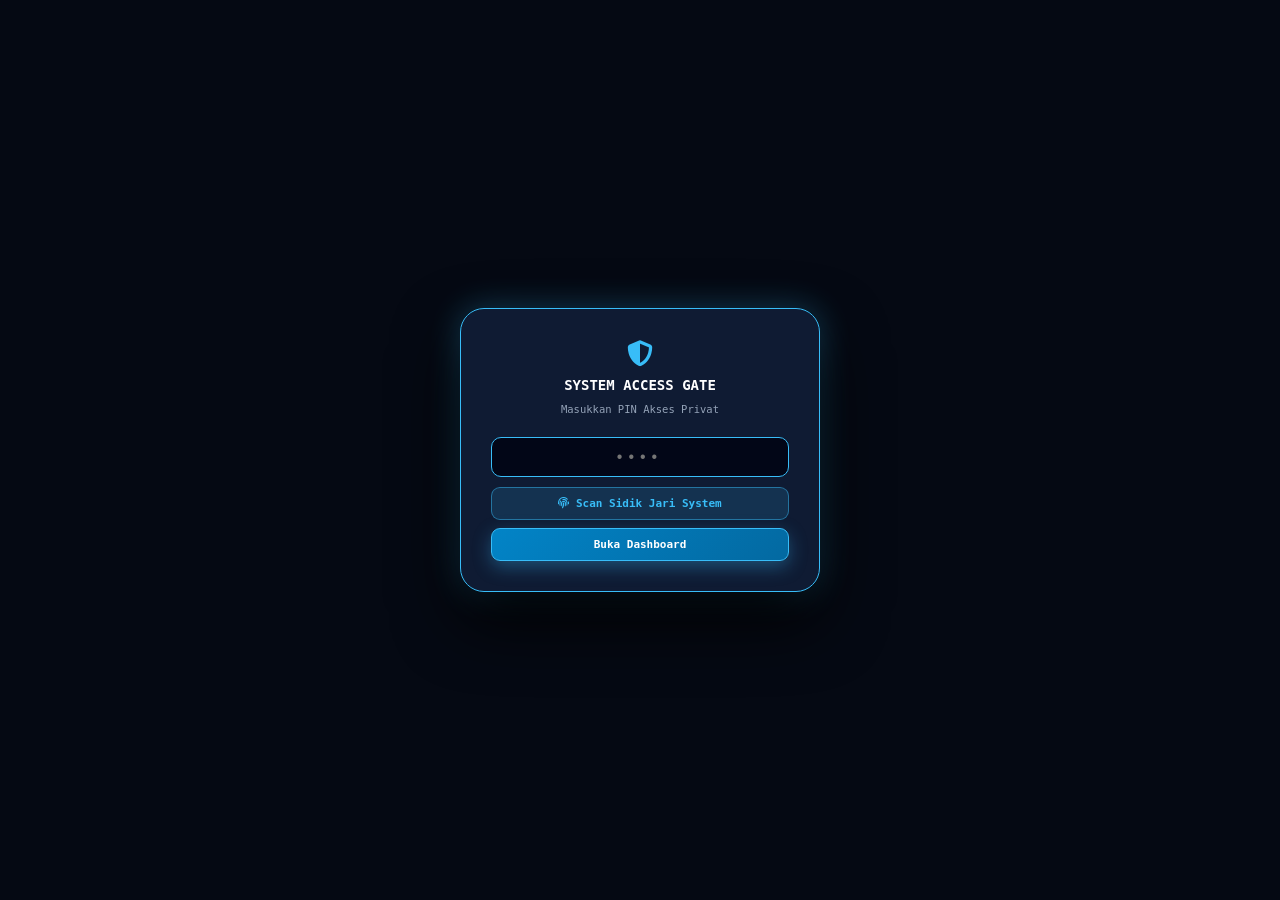
==== commit 9026bc9f: "Update print statement from 'Hello' to 'Goodbye'" ====
--- a/index.html
+++ b/index.html
@@ -1,1507 +1,3506 @@
 <!DOCTYPE html>
 <html lang="id">
 <head>
-<meta charset="utf-8">
-<meta name="viewport" content="width=device-width, initial-scale=1.0">
-<title>DASHBOARD ECOSYSTEM // GUDANG NUHSANTARA</title>
-<link rel="stylesheet" href="https://cdnjs.cloudflare.com/ajax/libs/font-awesome/6.4.0/css/all.min.css">
-<style>
-  :root {
-    --bg-dark: #070b14;
-    --card-bg: rgba(15, 23, 42, 0.78);
-    --card-border: rgba(56, 189, 248, 0.25);
-    --text-main: #f8fafc;
-    --text-muted: #94a3b8;
-    --accent-blue: #38bdf8;
-    --accent-green: #22c55e;
-    --accent-amber: #f59e0b;
-    --accent-red: #ef4444;
-    --accent-purple: #c084fc;
-  }
-
-  * {
-    box-sizing: border-box;
-    margin: 0;
-    padding: 0;
-  }
-
-  body {
-    background-color: var(--bg-dark);
-    color: var(--text-main);
-    font-family: 'Segoe UI', system-ui, -apple-system, sans-serif;
-    min-height: 100vh;
-    background-image: 
-      radial-gradient(circle at 15% 15%, rgba(56, 189, 248, 0.08) 0%, transparent 40%),
-      radial-gradient(circle at 85% 85%, rgba(192, 132, 252, 0.08) 0%, transparent 40%);
-    padding: 24px;
-    line-height: 1.5;
-  }
-
-  .dashboard-container {
-    max-width: 1200px;
-    margin: 0 auto;
-    display: flex;
-    flex-direction: column;
-    gap: 24px;
-  }
-
-  .header-panel {
-    display: flex;
-    justify-content: space-between;
-    align-items: center;
-    flex-wrap: wrap;
-    gap: 16px;
-    background: var(--card-bg);
-    border: 1px solid var(--card-border);
-    border-radius: 16px;
-    padding: 20px 24px;
-    backdrop-filter: blur(12px);
-    box-shadow: 0 10px 30px rgba(0, 0, 0, 0.5);
-  }
-
-  .brand-title {
-    display: flex;
-    align-items: center;
-    gap: 12px;
-  }
-
-  .brand-logo {
-    width: 42px;
-    height: 42px;
-    background: rgba(56, 189, 248, 0.12);
-    border: 1px solid rgba(56, 189, 248, 0.4);
-    border-radius: 12px;
-    display: flex;
-    align-items: center;
-    justify-content: center;
-    font-size: 20px;
-    color: var(--accent-blue);
-    box-shadow: 0 0 20px rgba(56, 189, 248, 0.2);
-  }
-
-  .brand-title h1 {
-    font-size: 18px;
-    font-weight: 700;
-    letter-spacing: 0.5px;
-    background: linear-gradient(90deg, #fff, #38bdf8);
-    -webkit-background-clip: text;
-    -webkit-text-fill-color: transparent;
-  }
-
-  .brand-title p {
-    font-size: 12px;
-    color: var(--text-muted);
-    font-family: monospace;
-  }
-
-  .nav-tabs {
-    display: flex;
-    gap: 8px;
-    flex-wrap: wrap;
-  }
-
-  .nav-tab-btn {
-    background: rgba(30, 41, 59, 0.6);
-    border: 1px solid rgba(148, 163, 184, 0.2);
-    color: var(--text-muted);
-    padding: 8px 16px;
-    border-radius: 10px;
-    font-family: monospace;
-    font-size: 12px;
-    font-weight: 600;
-    cursor: pointer;
-    transition: all 0.2s;
-    display: flex;
-    align-items: center;
-    gap: 8px;
-  }
-
-  .nav-tab-btn:hover {
-    color: #fff;
-    border-color: rgba(56, 189, 248, 0.4);
-    background: rgba(56, 189, 248, 0.1);
-  }
-
-  .nav-tab-btn.active {
-    background: linear-gradient(135deg, rgba(2, 132, 199, 0.3), rgba(3, 105, 161, 0.3));
-    border-color: var(--accent-blue);
-    color: #fff;
-    box-shadow: 0 0 15px rgba(56, 189, 248, 0.25);
-  }
-
-  .btn-back-home {
-    background: rgba(239, 68, 68, 0.15);
-    border: 1px solid rgba(239, 68, 68, 0.35);
-    color: #f87171;
-    padding: 8px 14px;
-    border-radius: 10px;
-    font-family: monospace;
-    font-size: 12px;
-    font-weight: 600;
-    cursor: pointer;
-    transition: all 0.2s;
-    text-decoration: none;
-    display: inline-flex;
-    align-items: center;
-    gap: 6px;
-  }
-
-  .btn-back-home:hover {
-    background: rgba(239, 68, 68, 0.25);
-    color: #fff;
-  }
-
-  .kpi-grid {
-    display: grid;
-    grid-template-columns: repeat(auto-fit, minmax(220px, 1fr));
-    gap: 16px;
-  }
-
-  .kpi-card {
-    background: var(--card-bg);
-    border: 1px solid var(--card-border);
-    border-radius: 16px;
-    padding: 20px;
-    backdrop-filter: blur(12px);
-    position: relative;
-    overflow: hidden;
-    transition: transform 0.2s, border-color 0.2s;
-  }
-
-  .kpi-card:hover {
-    transform: translateY(-2px);
-    border-color: rgba(56, 189, 248, 0.45);
-  }
-
-  .kpi-header {
-    display: flex;
-    justify-content: space-between;
-    align-items: center;
-    margin-bottom: 12px;
-    color: var(--text-muted);
-    font-size: 12px;
-    font-family: monospace;
-    text-transform: uppercase;
-  }
-
-  .kpi-value {
-    font-size: 28px;
-    font-weight: 700;
-    color: #fff;
-    font-family: monospace;
-  }
-
-  .kpi-sub {
-    font-size: 11px;
-    color: var(--text-muted);
-    margin-top: 6px;
-    display: flex;
-    align-items: center;
-    gap: 6px;
-  }
-
-  .tab-content {
-    display: none;
-    flex-direction: column;
-    gap: 20px;
-    animation: fadeIn 0.3s ease;
-  }
-
-  .tab-content.active {
-    display: flex;
-  }
-
-  @keyframes fadeIn {
-    from { opacity: 0; transform: translateY(6px); }
-    to { opacity: 1; transform: translateY(0); }
-  }
-
-  .section-box {
-    background: var(--card-bg);
-    border: 1px solid var(--card-border);
-    border-radius: 16px;
-    padding: 20px 24px;
-    backdrop-filter: blur(12px);
-  }
-
-  .section-title {
-    font-size: 15px;
-    font-weight: 700;
-    color: var(--accent-blue);
-    margin-bottom: 16px;
-    display: flex;
-    align-items: center;
-    gap: 8px;
-    font-family: monospace;
-    letter-spacing: 0.5px;
-  }
-
-  .module-grid {
-    display: grid;
-    grid-template-columns: repeat(auto-fit, minmax(260px, 1fr));
-    gap: 16px;
-  }
-
-  .module-card {
-    background: rgba(2, 6, 23, 0.65);
-    border: 1px solid rgba(148, 163, 184, 0.15);
-    border-radius: 12px;
-    padding: 16px;
-    display: flex;
-    flex-direction: column;
-    justify-content: space-between;
-    gap: 12px;
-  }
-
-  .module-head {
-    display: flex;
-    justify-content: space-between;
-    align-items: center;
-  }
-
-  .module-name {
-    font-weight: 600;
-    font-size: 14px;
-    color: #fff;
-  }
-
-  .badge {
-    padding: 3px 8px;
-    border-radius: 6px;
-    font-size: 10px;
-    font-family: monospace;
-    font-weight: 700;
-  }
-
-  .badge-online {
-    background: rgba(34, 197, 94, 0.15);
-    color: #4ade80;
-    border: 1px solid rgba(34, 197, 94, 0.3);
-  }
-
-  .badge-offline {
-    background: rgba(148, 163, 184, 0.15);
-    color: #94a3b8;
-    border: 1px solid rgba(148, 163, 184, 0.3);
-  }
-
-  .badge-maintenance {
-    background: rgba(245, 158, 11, 0.15);
-    color: #fbbf24;
-    border: 1px solid rgba(245, 158, 11, 0.3);
-  }
-
-  .module-controls {
-    display: flex;
-    gap: 8px;
-    padding-top: 8px;
-    border-top: 1px dashed rgba(255, 255, 255, 0.08);
-  }
-
-  .btn-small {
-    flex: 1;
-    padding: 6px 10px;
-    border-radius: 6px;
-    font-size: 11px;
-    font-family: monospace;
-    font-weight: 600;
-    cursor: pointer;
-    border: 1px solid transparent;
-    transition: all 0.15s;
-  }
-
-  .btn-toggle {
-    background: rgba(56, 189, 248, 0.15);
-    border-color: rgba(56, 189, 248, 0.4);
-    color: #38bdf8;
-  }
-
-  .btn-toggle:hover {
-    background: rgba(56, 189, 248, 0.25);
-  }
-
-  .btn-maint {
-    background: rgba(245, 158, 11, 0.15);
-    border-color: rgba(245, 158, 11, 0.4);
-    color: #fbbf24;
-  }
-
-  .btn-maint:hover {
-    background: rgba(245, 158, 11, 0.25);
-  }
-
-  .table-responsive {
-    overflow-x: auto;
-  }
-
-  table {
-    width: 100%;
-    border-collapse: collapse;
-    font-size: 12.5px;
-    font-family: monospace;
-  }
-
-  th, td {
-    padding: 10px 14px;
-    text-align: left;
-    border-bottom: 1px solid rgba(148, 163, 184, 0.1);
-  }
-
-  th {
-    color: var(--text-muted);
-    font-weight: 600;
-    text-transform: uppercase;
-    font-size: 11px;
-    background: rgba(2, 6, 23, 0.4);
-  }
-
-  td {
-    color: #e2e8f0;
-  }
-
-  .review-card {
-    background: rgba(2, 6, 23, 0.55);
-    border: 1px solid rgba(148, 163, 184, 0.15);
-    border-radius: 12px;
-    padding: 16px;
-    margin-bottom: 12px;
-  }
-
-  .review-header {
-    display: flex;
-    justify-content: space-between;
-    align-items: center;
-    margin-bottom: 10px;
-    flex-wrap: wrap;
-    gap: 8px;
-  }
-
-  .review-stars {
-    color: #fbbf24;
-    font-size: 14px;
-  }
-
-  .review-body p {
-    font-size: 12.5px;
-    margin-bottom: 6px;
-    color: #cbd5e1;
-  }
-
-  .review-body strong {
-    color: var(--accent-blue);
-  }
-
-  .empty-state {
-    text-align: center;
-    padding: 36px 20px;
-    color: var(--text-muted);
-    font-family: monospace;
-    font-size: 13px;
-  }
-
-  .empty-state i {
-    font-size: 28px;
-    margin-bottom: 10px;
-    opacity: 0.5;
-    display: block;
-  }
-
-  .presence-grid {
-    display: grid;
-    grid-template-columns: repeat(auto-fill, minmax(220px, 1fr));
-    gap: 14px;
-  }
-
-  .presence-card {
-    background: rgba(2, 6, 23, 0.75);
-    border: 1px solid rgba(34, 197, 94, 0.35);
-    border-radius: 12px;
-    padding: 14px;
-    display: flex;
-    align-items: center;
-    gap: 12px;
-  }
-
-  .presence-avatar {
-    width: 38px;
-    height: 38px;
-    border-radius: 50%;
-    background: rgba(34, 197, 94, 0.15);
-    border: 1px solid #22c55e;
-    color: #4ade80;
-    display: flex;
-    align-items: center;
-    justify-content: center;
-    font-weight: bold;
-    font-size: 15px;
-    font-family: monospace;
-    flex-shrink: 0;
-  }
-
-  .presence-info {
-    display: flex;
-    flex-direction: column;
-    min-width: 0;
-  }
-
-  .presence-name {
-    font-weight: 700;
-    font-size: 13.5px;
-    color: #fff;
-    white-space: nowrap;
-    overflow: hidden;
-    text-overflow: ellipsis;
-  }
-
-  .presence-status {
-    font-size: 11px;
-    color: #4ade80;
-    font-family: monospace;
-    display: flex;
-    align-items: center;
-    gap: 5px;
-    margin-top: 2px;
-  }
-
-  .dot-pulse {
-    width: 7px;
-    height: 7px;
-    background: #22c55e;
-    border-radius: 50%;
-    display: inline-block;
-    box-shadow: 0 0 8px #22c55e;
-  }
-
-  .presence-meta {
-    font-size: 10px;
-    color: var(--text-muted);
-    font-family: monospace;
-    margin-top: 4px;
-  }
-
-  .boot-sync-card {
-    background: rgba(2, 6, 23, 0.72);
-    border: 1px solid rgba(56, 189, 248, 0.25);
-    border-radius: 14px;
-    padding: 16px 18px;
-    display: flex;
-    flex-direction: column;
-    gap: 10px;
-  }
-
-  .boot-sync-top {
-    display: flex;
-    justify-content: space-between;
-    align-items: center;
-    gap: 12px;
-    flex-wrap: wrap;
-    font-family: monospace;
-    font-size: 12px;
-  }
-
-  .boot-sync-track {
-    width: 100%;
-    height: 8px;
-    background: rgba(148, 163, 184, 0.16);
-    border-radius: 999px;
-    overflow: hidden;
-  }
-
-  .boot-sync-fill {
-    height: 100%;
-    width: 0%;
-    background: linear-gradient(90deg, #0284c7, #38bdf8);
-    border-radius: 999px;
-    transition: width 0.25s ease;
-  }
-
-  .boot-sync-controls {
-    display: flex;
-    gap: 8px;
-    flex-wrap: wrap;
-  }
-
-  .btn-boot-control {
-    padding: 6px 12px;
-    border-radius: 8px;
-    font-size: 11px;
-    font-family: monospace;
-    font-weight: 700;
-    cursor: pointer;
-    border: 1px solid rgba(56, 189, 248, 0.45);
-    background: rgba(56, 189, 248, 0.15);
-    color: #38bdf8;
-    transition: all 0.15s ease;
-  }
-
-  .btn-boot-control:hover:not(:disabled) {
-    background: rgba(56, 189, 248, 0.28);
-    color: #ffffff;
-  }
-
-  .btn-boot-control:disabled {
-    opacity: 0.45;
-    cursor: not-allowed;
-  }
-
-  .btn-boot-control.paused {
-    border-color: rgba(245, 158, 11, 0.65);
-    background: rgba(245, 158, 11, 0.22);
-    color: #fbbf24;
-  }
-</style>
+  <link rel="icon" type="image/png" href="gudang-eco-512.png">
+  <link rel="apple-touch-icon" href="gudang-eco-512.png">
+  <meta charset="utf-8">
+  <meta name="viewport" content="width=device-width, initial-scale=1.0">
+  <meta name="theme-color" content="#070d19">
+  <title>Gudang Nuhsantara - Enterprise SaaS Dashboard</title>
+  <link rel="stylesheet" href="https://cdnjs.cloudflare.com/ajax/libs/font-awesome/6.4.0/css/all.min.css">
+  <link rel="manifest" href="manifest.json">
+  <script>
+    if ('serviceWorker' in navigator) {
+      window.addEventListener('load', () => {
+        navigator.serviceWorker.register('sw.js')
+          .then(() => console.log('Dashboard Service Worker Registered'))
+          .catch(() => {});
+      });
+    }
+  </script>
+  <style>
+    :root {
+      --bg-main: #050913;
+      --bg-tint: #09152b;
+      --sidebar-bg: rgba(8, 14, 28, 0.96);
+      --card-bg: rgba(13, 22, 41, 0.78);
+      --card-elevated: rgba(18, 30, 56, 0.88);
+      --card-border: rgba(56, 189, 248, 0.26);
+      --text-main: #f8fafc;
+      --text-desc: #94a3b8;
+      --accent-blue: #38bdf8;
+      --accent-dark: #0284c7;
+      --accent-darker: #0369a1;
+      --accent-soft: rgba(56, 189, 248, 0.15);
+      --accent-soft-strong: rgba(56, 189, 248, 0.28);
+      --accent-ring: rgba(56, 189, 248, 0.48);
+      --accent-glow: rgba(56, 189, 248, 0.34);
+      --accent-green: #22c55e;
+    }
+
+    *, *::before, *::after {
+      box-sizing: border-box;
+      transition: background-color 0.25s ease, border-color 0.25s ease, color 0.2s ease, box-shadow 0.25s ease, transform 0.22s cubic-bezier(0.22, 1, 0.36, 1);
+    }
+
+    body {
+      margin: 0;
+      padding: 0;
+      font-family: 'Segoe UI', Tahoma, Geneva, Verdana, sans-serif;
+      background:
+        radial-gradient(ellipse 75% 45% at 80% 0%, var(--accent-soft) 0%, transparent 62%),
+        radial-gradient(ellipse 55% 40% at 10% 95%, var(--accent-soft) 0%, transparent 60%),
+        linear-gradient(180deg, var(--bg-tint) 0%, var(--bg-main) 48%, var(--bg-main) 100%);
+      color: var(--text-main);
+      min-height: 100vh;
+      display: flex;
+    }
+
+    /* SPLASH SCREEN & INITIAL SECURITY GATE */
+    #splashScreen {
+      position: fixed; top: 0; left: 0; width: 100vw; height: 100vh;
+      background: var(--bg-main); z-index: 2147483647;
+      display: flex; flex-direction: column; justify-content: center; align-items: center;
+      font-family: monospace; transition: opacity 0.4s ease;
+    }
+    .splash-box {
+      text-align: center; padding: 30px; max-width: 360px; width: 90%;
+      background: var(--card-elevated); border: 1px solid var(--accent-blue);
+      border-radius: 24px; box-shadow: 0 28px 65px rgba(0,0,0,0.92), 0 0 32px var(--accent-glow);
+      backdrop-filter: blur(18px);
+    }
+    .splash-spinner {
+      width: 42px; height: 42px; border: 3px solid var(--accent-soft-strong);
+      border-top-color: var(--accent-blue); border-radius: 50%;
+      animation: spinSplash 0.8s linear infinite; margin: 0 auto 16px auto;
+    }
+    @keyframes spinSplash { 0% { transform: rotate(0deg); } 100% { transform: rotate(360deg); } }
+
+    .btn-accent-primary {
+      background: linear-gradient(135deg, var(--accent-dark) 0%, var(--accent-darker) 100%);
+      border: 1px solid var(--accent-blue);
+      color: #fff;
+      font-family: monospace;
+      font-weight: bold;
+      cursor: pointer;
+      box-shadow: 0 6px 18px var(--accent-glow);
+    }
+    .btn-accent-primary:hover { filter: brightness(1.1); transform: translateY(-1px); }
+
+    .btn-accent-bio {
+      background: var(--accent-soft);
+      border: 1px solid var(--accent-ring);
+      color: var(--accent-blue);
+      font-family: monospace;
+      font-weight: bold;
+      cursor: pointer;
+    }
+    .btn-accent-bio:hover { background: var(--accent-soft-strong); }
+
+    .app-wrapper {
+      display: grid;
+      grid-template-columns: 268px 1fr;
+      width: 100%;
+      min-height: 100vh;
+    }
+
+    /* Sidebar Desktop */
+    .sidebar {
+      background: var(--sidebar-bg);
+      border-right: 1px solid var(--card-border);
+      padding: 22px 18px;
+      display: flex;
+      flex-direction: column;
+      justify-content: space-between;
+      backdrop-filter: blur(18px);
+      position: sticky;
+      top: 0;
+      height: 100vh;
+      z-index: 100;
+    }
+    .sidebar-brand {
+      display: flex; align-items: center; gap: 12px;
+      padding: 12px;
+      background: var(--accent-soft);
+      border: 1px solid var(--card-border);
+      border-radius: 16px;
+      margin-bottom: 18px;
+    }
+    .brand-icon {
+      width: 42px; height: 42px; background: rgba(2, 6, 23, 0.75);
+      border: 1px solid var(--accent-blue); border-radius: 12px;
+      display: flex; justify-content: center; align-items: center;
+      font-size: 19px; color: var(--accent-blue);
+      box-shadow: 0 0 18px var(--accent-glow);
+    }
+    .brand-title h2 { margin: 0; font-size: 0.96rem; font-weight: 800; color: #fff; letter-spacing: 0.4px; }
+    .brand-title p { margin: 3px 0 0 0; font-size: 10px; color: var(--accent-blue); font-family: monospace; }
+
+    .nav-menu { display: flex; flex-direction: column; gap: 6px; }
+    .nav-item {
+      display: flex; align-items: center; justify-content: space-between;
+      padding: 11px 14px; border-radius: 12px;
+      color: var(--text-desc); text-decoration: none; font-size: 12.5px; font-weight: 600;
+      cursor: pointer; font-family: monospace;
+      border: 1px solid transparent;
+    }
+    .nav-item:hover {
+      background: rgba(255, 255, 255, 0.04);
+      color: #f8fafc;
+      transform: translateX(3px);
+    }
+    .nav-item.active {
+      background: linear-gradient(90deg, var(--accent-soft-strong) 0%, var(--accent-soft) 100%);
+      color: #fff;
+      border-color: var(--accent-blue);
+      box-shadow: 0 4px 16px var(--accent-soft);
+    }
+    .nav-item.active i { color: var(--accent-blue); }
+    .nav-item-left { display: flex; align-items: center; gap: 11px; }
+    .nav-item i { width: 18px; font-size: 13.5px; }
+
+    .chat-badge {
+      background: #ef4444; color: white; font-size: 10px; font-weight: bold;
+      padding: 2px 7px; border-radius: 999px; display: none;
+    }
+    .review-badge {
+      background: var(--accent-soft-strong); border: 1px solid var(--accent-blue);
+      color: var(--accent-blue); font-size: 10px; font-weight: bold;
+      padding: 2px 7px; border-radius: 999px; display: none;
+    }
+
+    .sidebar-footer {
+      background: var(--card-bg);
+      border: 1px solid var(--card-border);
+      padding: 13px; border-radius: 14px; font-family: monospace; font-size: 11px;
+    }
+
+    .mobile-status-bar { display: none; }
+
+    /* Main Container */
+    .main-container {
+      padding: 22px 26px 32px 26px;
+      overflow-y: auto;
+      max-height: 100vh;
+      display: flex;
+      flex-direction: column;
+      gap: 18px;
+    }
+
+    /* Top Command Capsule Header */
+    .top-header {
+      display: flex; justify-content: space-between; align-items: center; gap: 14px;
+      background: linear-gradient(120deg, var(--card-elevated) 0%, var(--card-bg) 100%);
+      border: 1px solid var(--card-border);
+      padding: 14px 20px;
+      border-radius: 20px;
+      backdrop-filter: blur(16px);
+      box-shadow: 0 14px 34px rgba(0, 0, 0, 0.45), inset 0 1px 0 rgba(255, 255, 255, 0.06);
+      position: relative;
+    }
+    .header-title { min-width: 0; flex: 1; }
+    .header-title h1 {
+      margin: 0; font-size: 1.2rem; font-weight: 800; color: #fff;
+      display: flex; align-items: center; gap: 8px;
+    }
+    .header-title h1::before {
+      content: "";
+      width: 9px; height: 9px; border-radius: 50%;
+      background: var(--accent-blue);
+      box-shadow: 0 0 12px var(--accent-blue);
+      flex-shrink: 0;
+    }
+    .header-title p { margin: 3px 0 0 17px; font-size: 10.5px; color: var(--text-desc); font-family: monospace; }
+
+    .header-actions { display: flex; align-items: center; gap: 10px; flex-shrink: 0; }
+    .owner-badge {
+      display: flex; align-items: center; gap: 6px;
+      background: var(--accent-soft-strong); border: 1px solid var(--accent-blue);
+      padding: 6px 13px; border-radius: 999px; font-size: 11px; color: #fff; font-family: monospace;
+      white-space: nowrap; font-weight: bold;
+      box-shadow: 0 0 14px var(--accent-soft);
+    }
+    .owner-badge i { color: var(--accent-blue); }
+
+    .btn-quick-lock {
+      background: rgba(239, 68, 68, 0.14);
+      border: 1px solid rgba(239, 68, 68, 0.42);
+      color: #fca5a5;
+      padding: 6px 12px;
+      border-radius: 999px;
+      font-size: 11px;
+      font-family: monospace;
+      font-weight: bold;
+      cursor: pointer;
+      display: inline-flex;
+      align-items: center;
+      gap: 5px;
+      white-space: nowrap;
+    }
+    .btn-quick-lock:hover { background: rgba(239, 68, 68, 0.28); color: #fff; }
+
+    /* MINI ROBOT DRONE ASISTEN GUDANG */
+    .drone-patrol-zone {
+      position: relative;
+      display: inline-flex;
+      align-items: center;
+      justify-content: center;
+      width: 68px;
+      height: 44px;
+      flex-shrink: 0;
+    }
+    .gn-drone-bot {
+      cursor: pointer;
+      display: inline-flex;
+      flex-direction: column;
+      align-items: center;
+      animation: gnDronePatrol 6.5s ease-in-out infinite;
+      user-select: none;
+    }
+    .gn-drone-bot:hover .gn-drone-shell {
+      filter: drop-shadow(0 0 12px var(--accent-glow));
+      transform: scale(1.08);
+    }
+    .gn-drone-shadow {
+      width: 24px; height: 4px; border-radius: 50%;
+      background: var(--accent-soft-strong); margin-top: 2px;
+      animation: gnDroneShadow 6.5s ease-in-out infinite;
+    }
+    .gn-rotor-blade { transform-origin: center; animation: gnRotorSpin 0.45s linear infinite; }
+    .gn-visor-eye { fill: var(--accent-blue); animation: gnVisorBlink 4.2s ease-in-out infinite; transform-origin: center; }
+    .gn-drone-bot.alert-state .gn-visor-eye { fill: #f87171; }
+    .gn-drone-bubble {
+      position: absolute; top: calc(100% + 8px); right: 0;
+      width: max-content; max-width: 245px;
+      background: var(--card-elevated); border: 1px solid var(--accent-blue);
+      color: #f8fafc; font-family: monospace; font-size: 10.5px; line-height: 1.4;
+      padding: 9px 12px; border-radius: 12px;
+      box-shadow: 0 14px 30px rgba(0, 0, 0, 0.8), 0 0 18px var(--accent-soft);
+      z-index: 300; opacity: 0; pointer-events: none; transform: translateY(-4px);
+      transition: opacity 0.2s ease, transform 0.2s ease;
+    }
+    .gn-drone-bubble.show { opacity: 1; pointer-events: auto; transform: translateY(0); }
+
+    @keyframes gnDronePatrol {
+      0%, 100% { transform: translateX(-8px) translateY(0px) rotate(-2deg); }
+      25% { transform: translateX(-2px) translateY(-4px) rotate(1.5deg); }
+      50% { transform: translateX(8px) translateY(-1px) rotate(2.5deg); }
+      75% { transform: translateX(2px) translateY(-4px) rotate(-1.5deg); }
+    }
+    @keyframes gnDroneShadow {
+      0%, 100% { transform: translateX(-8px) scale(1); opacity: 0.7; }
+      50% { transform: translateX(8px) scale(0.85); opacity: 0.45; }
+    }
+    @keyframes gnRotorSpin {
+      0%, 100% { transform: scaleX(1); }
+      50% { transform: scaleX(0.25); }
+    }
+    @keyframes gnVisorBlink {
+      0%, 92%, 100% { transform: scaleY(1); }
+      96% { transform: scaleY(0.15); }
+    }
+
+    /* Mobile Segmented Pill Nav */
+    .mobile-nav-bar {
+      display: none;
+      background: var(--card-bg);
+      border: 1px solid var(--card-border);
+      padding: 7px;
+      border-radius: 16px;
+      gap: 6px;
+      overflow-x: auto;
+      white-space: nowrap;
+      backdrop-filter: blur(12px);
+    }
+    .mobile-nav-item {
+      background: rgba(15, 23, 42, 0.65);
+      border: 1px solid rgba(255, 255, 255, 0.06);
+      color: var(--text-desc);
+      padding: 8px 13px;
+      border-radius: 11px;
+      font-size: 11px;
+      font-family: monospace;
+      cursor: pointer;
+      display: inline-flex;
+      align-items: center;
+      gap: 6px;
+    }
+    .mobile-nav-item.active {
+      background: var(--accent-soft-strong);
+      border-color: var(--accent-blue);
+      color: #fff;
+      font-weight: bold;
+      box-shadow: 0 0 14px var(--accent-soft);
+    }
+    .mobile-nav-item.active i { color: var(--accent-blue); }
+
+    /* Tab Content Panes */
+    .tab-pane { display: none; flex-direction: column; gap: 18px; }
+    .tab-pane.active { display: flex; animation: fadeInPane 0.3s ease forwards; }
+    @keyframes fadeInPane {
+      0% { opacity: 0; transform: translateY(10px); }
+      100% { opacity: 1; transform: translateY(0); }
+    }
+
+    .section-box {
+      background: var(--card-bg);
+      border: 1px solid var(--card-border);
+      border-radius: 20px; padding: 20px;
+      backdrop-filter: blur(14px);
+      box-shadow: 0 10px 26px rgba(0, 0, 0, 0.32);
+    }
+    .section-title {
+      font-size: 12px; color: var(--accent-blue); font-family: monospace; font-weight: 700;
+      letter-spacing: 0.4px;
+      margin-bottom: 14px; display: flex; align-items: center; gap: 8px;
+    }
+
+    /* LIVE WEATHER WIDGET - SPLIT COMMAND HUD */
+    .weather-hero-card {
+      background: linear-gradient(135deg, var(--card-elevated) 0%, var(--card-bg) 58%, rgba(4, 9, 20, 0.94) 100%);
+      border: 1px solid var(--card-border);
+      border-radius: 24px;
+      padding: 20px;
+      backdrop-filter: blur(16px);
+      font-family: monospace;
+      position: relative;
+      overflow: hidden;
+      box-shadow: 0 18px 40px rgba(0, 0, 0, 0.5), 0 0 28px var(--accent-soft);
+    }
+    .weather-hero-card::before {
+      content: "";
+      position: absolute;
+      top: -50px; right: -50px;
+      width: 190px; height: 190px;
+      background: radial-gradient(circle, var(--accent-soft-strong) 0%, transparent 72%);
+      pointer-events: none;
+    }
+    .wx-top-grid {
+      display: grid;
+      grid-template-columns: 1.1fr 1fr;
+      gap: 16px;
+      align-items: center;
+      position: relative;
+      z-index: 1;
+    }
+    .wx-clock-ring {
+      display: flex;
+      align-items: center;
+      gap: 14px;
+      background: rgba(2, 6, 23, 0.45);
+      border: 1px solid rgba(255, 255, 255, 0.06);
+      padding: 12px 14px;
+      border-radius: 18px;
+    }
+    .wx-dial-circle {
+      width: 80px; height: 80px; border-radius: 50%;
+      border: 2px solid var(--accent-blue);
+      background: radial-gradient(circle at 30% 25%, var(--accent-soft) 0%, rgba(2, 6, 23, 0.88) 75%);
+      box-shadow: 0 0 22px var(--accent-glow), inset 0 0 12px var(--accent-soft);
+      display: flex; flex-direction: column; align-items: center; justify-content: center;
+      flex-shrink: 0;
+    }
+    .wx-dial-circle .wx-day-mini { font-size: 9.5px; color: var(--accent-blue); font-weight: bold; text-transform: uppercase; }
+    .wx-dial-circle .wx-time-mini { font-size: 16.5px; font-weight: 800; color: #fff; letter-spacing: 0.5px; margin: 1px 0; }
+    .wx-dial-circle .wx-sec-mini { font-size: 9.5px; color: var(--text-desc); }
+
+    .wx-current-box {
+      display: flex;
+      align-items: center;
+      justify-content: space-between;
+      gap: 12px;
+      background: linear-gradient(135deg, var(--accent-soft) 0%, rgba(2, 6, 23, 0.72) 100%);
+      border: 1px solid var(--card-border);
+      border-radius: 18px;
+      padding: 14px 16px;
+    }
+    .wx-forecast-strip {
+      display: grid;
+      grid-template-columns: repeat(3, 1fr);
+      gap: 10px;
+      margin-top: 14px;
+      padding-top: 14px;
+      border-top: 1px solid rgba(148, 163, 184, 0.14);
+      position: relative;
+      z-index: 1;
+    }
+    .wx-day-pill {
+      background: rgba(2, 6, 23, 0.58);
+      border: 1px solid rgba(255, 255, 255, 0.06);
+      border-radius: 14px;
+      padding: 9px 8px;
+      text-align: center;
+    }
+    .wx-day-pill:hover {
+      border-color: var(--accent-ring);
+      background: var(--accent-soft);
+    }
+    .wx-btn-gps {
+      background: var(--accent-soft-strong);
+      border: 1px solid var(--accent-ring);
+      color: var(--accent-blue);
+      font-family: monospace;
+      font-size: 10px; font-weight: bold;
+      padding: 3px 9px; border-radius: 999px;
+      cursor: pointer; display: inline-flex; align-items: center; gap: 4px;
+    }
+    .wx-btn-gps:hover { background: var(--accent-blue); color: var(--bg-main); }
+
+    @keyframes wxFloatCloud {
+      0%, 100% { transform: translateX(0px) translateY(0px); }
+      50% { transform: translateX(4px) translateY(-2px); }
+    }
+    @keyframes wxFlashBolt {
+      0%, 84%, 100% { opacity: 1; transform: scale(1); }
+      88% { opacity: 0.2; transform: scale(0.92); }
+      92% { opacity: 1; transform: scale(1.1); }
+      95% { opacity: 0.35; }
+    }
+    @keyframes wxSpinSun { from { transform: rotate(0deg); } to { transform: rotate(360deg); } }
+    @keyframes wxRainDrop {
+      0% { transform: translateY(-4px); opacity: 0; }
+      50% { opacity: 1; }
+      100% { transform: translateY(6px); opacity: 0; }
+    }
+    .wx-anim-cloud { animation: wxFloatCloud 3.5s ease-in-out infinite; transform-origin: center; }
+    .wx-anim-bolt { animation: wxFlashBolt 2.2s infinite; transform-origin: center; }
+    .wx-anim-sun { animation: wxSpinSun 14s linear infinite; transform-origin: center; }
+    .wx-anim-rain { animation: wxRainDrop 1.1s linear infinite; }
+
+    /* Bento Metric Cards Grid */
+    .metrics-grid {
+      display: grid;
+      grid-template-columns: repeat(auto-fit, minmax(185px, 1fr));
+      gap: 14px;
+    }
+    .metric-card {
+      background: linear-gradient(160deg, var(--card-elevated) 0%, rgba(4, 9, 20, 0.85) 100%);
+      border: 1px solid var(--card-border);
+      border-radius: 18px;
+      padding: 16px;
+      position: relative;
+      overflow: hidden;
+    }
+    .metric-card::before {
+      content: "";
+      position: absolute;
+      top: 0; left: 0; right: 0; height: 2.5px;
+      background: linear-gradient(90deg, var(--accent-blue), transparent);
+      opacity: 0.85;
+    }
+    .metric-card:hover {
+      border-color: var(--accent-blue);
+      transform: translateY(-3px);
+      box-shadow: 0 12px 24px rgba(0, 0, 0, 0.4), 0 0 16px var(--accent-soft);
+    }
+    .metric-title { font-size: 10.5px; color: var(--text-desc); font-family: monospace; text-transform: uppercase; letter-spacing: 0.5px; }
+    .metric-value { font-size: 1.18rem; font-weight: 800; color: #fff; font-family: monospace; margin: 6px 0 3px 0; font-variant-numeric: tabular-nums; }
+    .metric-sub { font-size: 10px; color: var(--text-desc); font-family: monospace; }
+
+    .quick-shortcuts-row {
+      display: flex;
+      gap: 10px;
+      flex-wrap: wrap;
+      margin-top: 12px;
+    }
+    .btn-shortcut {
+      background: rgba(2, 6, 23, 0.65);
+      border: 1px solid var(--card-border);
+      color: #e2e8f0;
+      padding: 9px 14px;
+      border-radius: 12px;
+      font-family: monospace;
+      font-size: 11px;
+      font-weight: 600;
+      cursor: pointer;
+      display: inline-flex;
+      align-items: center;
+      gap: 7px;
+    }
+    .btn-shortcut:hover {
+      border-color: var(--accent-blue);
+      color: #fff;
+      background: var(--accent-soft-strong);
+      transform: translateY(-1px);
+    }
+
+    /* Boot Sync Control Bar */
+    .boot-sync-bar {
+      display: flex;
+      justify-content: space-between;
+      align-items: center;
+      flex-wrap: wrap;
+      gap: 12px;
+      background: rgba(2, 6, 23, 0.68);
+      border: 1px solid var(--card-border);
+      border-radius: 14px;
+      padding: 12px 14px;
+      font-family: monospace;
+    }
+
+    /* Filter Toolbar */
+    .filter-bar { display: flex; gap: 8px; flex-wrap: wrap; margin-bottom: 14px; }
+    .filter-input, .filter-select {
+      padding: 9px 12px;
+      background: rgba(2, 6, 23, 0.85);
+      border: 1px solid #334155;
+      color: #f8fafc;
+      border-radius: 10px;
+      font-family: monospace;
+      font-size: 11px;
+      outline: none;
+    }
+    .filter-input { flex: 1; min-width: 180px; }
+    .filter-input:focus, .filter-select:focus { border-color: var(--accent-blue); box-shadow: 0 0 0 2px var(--accent-soft); }
+
+    /* Review Cards */
+    .reviews-list { display: grid; grid-template-columns: repeat(auto-fit, minmax(290px, 1fr)); gap: 12px; font-family: monospace; }
+    .review-card {
+      background: rgba(2, 6, 23, 0.72); border: 1px solid var(--card-border);
+      border-radius: 16px; padding: 15px; display: flex; flex-direction: column; gap: 8px;
+    }
+    .review-card-top {
+      display: flex; justify-content: space-between; align-items: flex-start; gap: 8px;
+      border-bottom: 1px solid rgba(255,255,255,0.06); padding-bottom: 8px;
+    }
+    .review-tag-modul {
+      font-size: 10px; padding: 2px 8px; border-radius: 999px; font-weight: bold;
+      background: var(--accent-soft); border: 1px solid var(--accent-ring); color: var(--accent-blue);
+    }
+    .review-stars { color: #fbbf24; font-size: 13px; letter-spacing: 1px; }
+    .review-field { font-size: 11px; line-height: 1.45; color: #e2e8f0; }
+    .review-meta {
+      display: flex; justify-content: space-between; align-items: center;
+      font-size: 10px; color: #64748b; margin-top: auto; padding-top: 6px;
+    }
+
+    /* Apps Grid */
+    .apps-grid { display: grid; grid-template-columns: repeat(auto-fit, minmax(270px, 1fr)); gap: 14px; }
+    .app-card {
+      background: linear-gradient(155deg, var(--card-elevated) 0%, rgba(2, 6, 23, 0.85) 100%);
+      border: 1px solid var(--card-border);
+      border-radius: 18px; padding: 20px; text-decoration: none; color: inherit;
+      display: flex; flex-direction: column; justify-content: space-between;
+    }
+    .app-card:hover {
+      transform: translateY(-4px); border-color: var(--accent-blue);
+      box-shadow: 0 14px 30px rgba(0, 0, 0, 0.45), 0 0 22px var(--accent-glow);
+    }
+    .app-card i.icon-main { font-size: 26px; color: var(--accent-blue); margin-bottom: 12px; }
+    .app-card h3 { margin: 0 0 6px 0; font-size: 15.5px; font-weight: 700; color: #fff; }
+    .app-card p { margin: 0 0 16px 0; font-size: 11.5px; color: var(--text-desc); line-height: 1.45; }
+    .app-link-row { display: flex; justify-content: space-between; align-items: center; margin-top: auto; }
+    .app-link-btn {
+      display: inline-flex; align-items: center; gap: 6px; font-size: 11.5px; font-weight: 700;
+      color: var(--accent-blue); font-family: monospace; cursor: pointer;
+    }
+    .btn-quick-copy {
+      background: var(--accent-soft); border: 1px solid var(--accent-ring);
+      color: var(--accent-blue); width: 30px; height: 30px; border-radius: 9px; display: flex;
+      justify-content: center; align-items: center; cursor: pointer; font-size: 11px;
+    }
+    .btn-quick-copy:hover { background: var(--accent-blue); color: var(--bg-main); }
+
+    /* Theme Swatches */
+    .theme-swatch-btn {
+      flex: 1; min-width: 110px; padding: 10px 12px;
+      background: rgba(2, 6, 23, 0.72);
+      border: 1px solid rgba(255, 255, 255, 0.1);
+      color: #e2e8f0; border-radius: 12px; cursor: pointer;
+      font-size: 11px; font-family: monospace; font-weight: bold;
+      display: inline-flex; align-items: center; justify-content: center; gap: 8px;
+    }
+    .theme-swatch-btn:hover { border-color: var(--accent-blue); background: var(--accent-soft); }
+    .theme-dot { width: 10px; height: 10px; border-radius: 50%; flex-shrink: 0; }
+
+    /* Admin Controls */
+    .admin-controls { display: flex; gap: 10px; flex-wrap: wrap; }
+    .btn-admin {
+      background: linear-gradient(135deg, var(--accent-dark) 0%, var(--accent-darker) 100%);
+      color: white; border: 1px solid var(--accent-blue); padding: 10px 16px;
+      border-radius: 11px; font-size: 11.5px; font-weight: bold; cursor: pointer;
+      font-family: monospace; display: flex; align-items: center; gap: 8px;
+      box-shadow: 0 4px 14px var(--accent-soft);
+    }
+    .btn-admin:disabled { opacity: 0.5; cursor: not-allowed; }
+
+    .autolock-setting-box {
+      margin-top: 18px; padding-top: 16px;
+      border-top: 1px solid rgba(148, 163, 184, 0.16);
+      display: flex; justify-content: space-between; align-items: center;
+      flex-wrap: wrap; gap: 12px; font-family: monospace;
+    }
+
+    /* LIVE CHAT DASHBOARD STYLES */
+    .chat-layout { display: grid; grid-template-columns: 280px 1fr; gap: 15px; height: 550px; }
+    .chat-rooms-list {
+      background: rgba(2, 6, 23, 0.65); border: 1px solid var(--card-border);
+      border-radius: 14px; overflow-y: auto; display: flex; flex-direction: column;
+    }
+    .chat-room-item {
+      padding: 12px 14px; border-bottom: 1px solid rgba(255,255,255,0.05);
+      cursor: pointer; font-family: monospace; font-size: 11.5px; display: flex; justify-content: space-between; align-items: center;
+    }
+    .chat-room-item:hover, .chat-room-item.active { background: var(--accent-soft-strong); color: #fff; }
+
+    .chat-box-area {
+      background: rgba(2, 6, 23, 0.65); border: 1px solid var(--card-border);
+      border-radius: 14px; display: flex; flex-direction: column; overflow: hidden;
+    }
+    .chat-messages-container {
+      flex: 1; padding: 15px; overflow-y: auto; display: flex; flex-direction: column; gap: 10px; font-family: monospace; font-size: 11.5px;
+    }
+    .chat-bubble { max-width: 72%; padding: 10px 14px; border-radius: 14px; line-height: 1.45; word-break: break-word; }
+    .chat-bubble.staff { background: #1e293b; color: #f8fafc; align-self: flex-start; border-bottom-left-radius: 4px; }
+    .chat-bubble.owner {
+      background: linear-gradient(135deg, var(--accent-dark), var(--accent-darker));
+      border: 1px solid var(--accent-blue); color: #fff; align-self: flex-end; border-bottom-right-radius: 4px;
+    }
+    .chat-bubble.bot { background: var(--accent-soft); border: 1px solid var(--accent-ring); color: var(--accent-blue); align-self: flex-start; }
+
+    .chat-input-row {
+      padding: 12px; background: rgba(15, 23, 42, 0.9); border-top: 1px solid var(--card-border);
+      display: flex; gap: 8px; align-items: center;
+    }
+    .chat-input-row input {
+      flex: 1; padding: 10px 13px; background: #020617; border: 1px solid #334155;
+      color: #fff; border-radius: 10px; font-family: monospace; font-size: 11.5px; outline: none;
+    }
+    .chat-input-row input:focus { border-color: var(--accent-blue); }
+
+    /* Modals */
+    .modal-overlay {
+      position: fixed; top: 0; left: 0; width: 100vw; height: 100vh;
+      background: rgba(5, 9, 19, 0.88); backdrop-filter: blur(14px);
+      display: none; justify-content: center; align-items: center; z-index: 99999; padding: 20px;
+    }
+    #adminModal { z-index: 100005; }
+    #templateModal { z-index: 100002; }
+
+    .modal-box {
+      background: var(--card-elevated); border: 1px solid var(--accent-blue); padding: 25px;
+      border-radius: 22px; width: 100%; max-width: 400px; text-align: center;
+      box-shadow: 0 25px 60px rgba(0,0,0,0.9), 0 0 26px var(--accent-glow); font-family: monospace;
+    }
+    .modal-box input, #splashPinInput {
+      width: 100%; padding: 10px; background: #020617; border: 1px solid #334155;
+      color: var(--accent-blue); font-size: 16px; border-radius: 10px; outline: none;
+      text-align: center; letter-spacing: 6px; margin: 12px 0 10px 0; box-sizing: border-box;
+    }
+    .modal-box input:focus, #splashPinInput:focus { border-color: var(--accent-blue); }
+
+    @media (max-width: 768px) {
+      .app-wrapper { display: flex; flex-direction: column; }
+      .sidebar { display: none; }
+      .mobile-nav-bar { display: flex; }
+      .mobile-status-bar {
+        display: flex; justify-content: space-between; align-items: center;
+        background: var(--card-bg); border: 1px solid var(--card-border);
+        padding: 10px 14px; border-radius: 14px; font-family: monospace;
+        font-size: 10.5px; backdrop-filter: blur(12px);
+      }
+      .main-container { padding: 12px 12px 24px 12px; max-height: none; gap: 12px; }
+      .top-header { padding: 12px 14px; border-radius: 18px; }
+      .header-title h1 { font-size: 1rem; }
+      .header-title p { display: none; }
+      .drone-patrol-zone { width: 52px; height: 38px; }
+      .btn-quick-lock span.lock-label { display: none; }
+      .wx-top-grid { grid-template-columns: 1fr; gap: 10px; }
+      .weather-hero-card { padding: 15px; border-radius: 20px; }
+      .chat-layout { grid-template-columns: 1fr; height: auto; }
+      .chat-rooms-list { height: 150px; }
+    }
+  </style>
 </head>
 <body>
 
-<div class="dashboard-container">
-  <!-- HEADER -->
-  <div class="header-panel">
-    <div class="brand-title">
-      <div class="brand-logo"><i class="fa-solid fa-gauge-high"></i></div>
-      <div>
-        <h1>DASHBOARD ECOSYSTEM</h1>
-        <p id="liveClockDashboard">Memuat waktu...</p>
-      </div>
+  <!-- INITIAL SPLASH SCREEN & SYSTEM SECURITY GATE -->
+  <div id="splashScreen">
+    <div class="splash-box" id="splashLoadingState">
+      <div class="splash-spinner"></div>
+      <div style="font-size: 14px; font-weight: bold; color: #fff; margin-bottom: 4px;">GUDANG NUHSANTARA</div>
+      <div style="font-size: 10.5px; color: var(--text-desc);">Memuat Sistem & Status Cloud...</div>
     </div>
 
-    <div class="nav-tabs">
-      <button class="nav-tab-btn active" onclick="switchTab('overview', this)">
-        <i class="fa-solid fa-chart-line"></i> Overview
+    <div class="splash-box" id="splashLoginState" style="display: none;">
+      <div style="font-size: 26px; color: var(--accent-blue); margin-bottom: 8px;"><i class="fa-solid fa-shield-halved"></i></div>
+      <h3 style="color: #fff; margin: 0 0 4px 0; font-size: 14px;">SYSTEM ACCESS GATE</h3>
+      <p style="font-size: 10.5px; color: var(--text-desc); margin-bottom: 10px;">Masukkan PIN Akses Privat</p>
+
+      <input type="password" id="splashPinInput" maxlength="8" placeholder="••••">
+      <div id="splashPinError" style="color: #ef4444; font-size: 10px; margin-bottom: 10px; display: none;">PIN Akses Salah!</div>
+
+      <button onclick="loginSplashBiometrik()" class="btn-accent-bio" style="width: 100%; padding: 9px; border-radius: 9px; font-size: 11px; margin-bottom: 8px;">
+        <i class="fa-solid fa-fingerprint"></i> Scan Sidik Jari System
       </button>
-      <button class="nav-tab-btn" onclick="switchTab('presence', this)">
-        <i class="fa-solid fa-users"></i> Live Staf Online
-      </button>
-      <button class="nav-tab-btn" onclick="switchTab('history', this)">
-        <i class="fa-solid fa-clock-rotate-left"></i> Riwayat Aktivitas
-      </button>
-      <button class="nav-tab-btn" onclick="switchTab('reviews', this)">
-        <i class="fa-solid fa-star"></i> Ulasan Staf
-      </button>
-      <button class="nav-tab-btn" onclick="switchTab('settings', this)">
-        <i class="fa-solid fa-sliders"></i> Kontrol Sistem
+
+      <button id="btnSplashSubmit" onclick="verifikasiSplashPin()" class="btn-accent-primary" style="width: 100%; padding: 9px; border-radius: 9px; font-size: 11px;">
+        Buka Dashboard
       </button>
     </div>
-
-    <a href="javascript:void(0)" onclick="keluarKeBeranda()" class="btn-back-home">
-      <i class="fa-solid fa-arrow-left"></i> Kembali
-    </a>
   </div>
 
-  <!-- KPI ROW -->
-  <div class="kpi-grid">
-    <div class="kpi-card">
-      <div class="kpi-header">
-        <span>Staf Aktif</span>
-        <i class="fa-solid fa-user-check" style="color: var(--accent-green);"></i>
+  <div class="app-wrapper">
+
+    <!-- SIDEBAR DESKTOP -->
+    <aside class="sidebar">
+      <div>
+        <div class="sidebar-brand">
+          <div class="brand-icon"><i class="fa-solid fa-boxes-stacked"></i></div>
+          <div class="brand-title">
+            <h2>GUDANG NUHSANTARA</h2>
+            <p>ENTERPRISE HUB v2.5</p>
+          </div>
+        </div>
+
+        <nav class="nav-menu">
+          <a class="nav-item active" onclick="switchTab('overview', this)"><div class="nav-item-left"><i class="fa-solid fa-gauge-high"></i> Overview & Apps</div></a>
+          <a class="nav-item" onclick="switchTab('presence', this)"><div class="nav-item-left"><i class="fa-solid fa-users-viewfinder"></i> Live Staf Online</div></a>
+          <a class="nav-item" onclick="switchTab('history', this)"><div class="nav-item-left"><i class="fa-solid fa-clipboard-user"></i> Riwayat Login Harian</div></a>
+          <a class="nav-item" onclick="switchTab('logs', this)"><div class="nav-item-left"><i class="fa-solid fa-clock-rotate-left"></i> Audit & Broadcast</div></a>
+          <a class="nav-item" onclick="switchTab('reviews', this)">
+            <div class="nav-item-left"><i class="fa-solid fa-star"></i> Ulasan Staf</div>
+            <span id="sidebarReviewBadge" class="review-badge">0</span>
+          </a>
+          <a class="nav-item" onclick="switchTab('chat', this)">
+            <div class="nav-item-left"><i class="fa-solid fa-headset"></i> Live Chat CS</div>
+            <span id="sidebarChatBadge" class="chat-badge">0</span>
+          </a>
+          <a class="nav-item" onclick="switchTab('admin', this)"><div class="nav-item-left"><i class="fa-solid fa-user-gear"></i> System Admin Hub</div></a>
+        </nav>
       </div>
-      <div class="kpi-value" id="kpiActiveStaff">0</div>
-      <div class="kpi-sub">Sedang online di aplikasi</div>
-    </div>
-
-    <div class="kpi-card">
-      <div class="kpi-header">
-        <span>Total Modul</span>
-        <i class="fa-solid fa-cubes" style="color: var(--accent-blue);"></i>
+
+      <div class="sidebar-footer">
+        <div style="color: #64748b; margin-bottom: 4px;">SYSTEM STATUS</div>
+        <div id="sidebarCloudStatusRow" style="color: var(--accent-green); display: flex; align-items: center; gap: 6px;">
+          <span id="sidebarCloudDot" style="width: 6px; height: 6px; background: var(--accent-green); border-radius: 50%; flex-shrink: 0;"></span>
+          <span id="sidebarCloudStatusText">Menghubungkan...</span>
+        </div>
+        <div id="sidebarLastSyncText" style="color: #64748b; font-size: 9.5px; margin-top: 4px;">Sync: --:--:--</div>
       </div>
-      <div class="kpi-value" id="kpiModulesCount">4</div>
-      <div class="kpi-sub" id="kpiModulesSub">Semua modul terhubung</div>
-    </div>
-
-    <div class="kpi-card">
-      <div class="kpi-header">
-        <span>Total Ulasan</span>
-        <i class="fa-solid fa-comment-dots" style="color: var(--accent-amber);"></i>
+    </aside>
+
+    <!-- MAIN CONTAINER -->
+    <main class="main-container">
+
+      <!-- TOP HEADER BAR -->
+      <header class="top-header">
+        <div class="header-title">
+          <h1 id="headerTitleText">Enterprise Command Center</h1>
+          <p>Pusat kendali operasional logistik & manajemen gudang online.</p>
+        </div>
+
+        <div class="header-actions">
+          <!-- MINI ROBOT DRONE ASISTEN GUDANG -->
+          <div class="drone-patrol-zone">
+            <div id="gnDroneBot" class="gn-drone-bot" onclick="toggleDroneStatusBubble()" title="Mini Drone Asisten Gudang — Klik untuk cek status">
+              <div class="gn-drone-shell">
+                <svg viewBox="0 0 64 42" width="44" height="30" aria-hidden="true">
+                  <line x1="18" y1="12" x2="24" y2="18" stroke="#94a3b8" stroke-width="2" stroke-linecap="round"/>
+                  <line x1="46" y1="12" x2="40" y2="18" stroke="#94a3b8" stroke-width="2" stroke-linecap="round"/>
+                  <line x1="32" y1="6" x2="32" y2="13" stroke="#94a3b8" stroke-width="2" stroke-linecap="round"/>
+                  <ellipse class="gn-rotor-blade" cx="18" cy="11" rx="9" ry="2.2" fill="none" stroke="var(--accent-blue)" stroke-width="1.8"/>
+                  <ellipse class="gn-rotor-blade" cx="46" cy="11" rx="9" ry="2.2" fill="none" stroke="var(--accent-blue)" stroke-width="1.8"/>
+                  <circle cx="32" cy="5" r="2.3" fill="var(--accent-blue)"/>
+                  <rect x="17" y="16" width="30" height="17" rx="8" fill="#0f172a" stroke="var(--accent-blue)" stroke-width="1.8"/>
+                  <rect x="21" y="20" width="22" height="8" rx="4" fill="#020617"/>
+                  <circle class="gn-visor-eye" cx="27" cy="24" r="2.2"/>
+                  <circle class="gn-visor-eye" cx="37" cy="24" r="2.2"/>
+                  <line x1="23" y1="33" x2="21" y2="38" stroke="#64748b" stroke-width="1.8" stroke-linecap="round"/>
+                  <line x1="41" y1="33" x2="43" y2="38" stroke="#64748b" stroke-width="1.8" stroke-linecap="round"/>
+                  <line x1="18" y1="38" x2="46" y2="38" stroke="#64748b" stroke-width="1.8" stroke-linecap="round"/>
+                </svg>
+              </div>
+              <span class="gn-drone-shadow"></span>
+            </div>
+            <div id="gnDroneBubble" class="gn-drone-bubble" onclick="this.classList.remove('show')"></div>
+          </div>
+
+          <button type="button" class="btn-quick-lock" onclick="kunciLayarDashboard()" title="Kunci Layar Dashboard">
+            <i class="fa-solid fa-lock"></i> <span class="lock-label">Lock</span>
+          </button>
+          <div class="owner-badge">
+            <i class="fa-solid fa-shield-halved"></i> SYSTEM
+          </div>
+        </div>
+      </header>
+
+      <!-- MOBILE NAVIGATION BAR -->
+      <div class="mobile-nav-bar">
+        <div class="mobile-nav-item active" onclick="switchTab('overview', null, this)"><i class="fa-solid fa-gauge-high"></i> Overview</div>
+        <div class="mobile-nav-item" onclick="switchTab('presence', null, this)"><i class="fa-solid fa-users-viewfinder"></i> Staf Online</div>
+        <div class="mobile-nav-item" onclick="switchTab('history', null, this)"><i class="fa-solid fa-clipboard-user"></i> Riwayat</div>
+        <div class="mobile-nav-item" onclick="switchTab('logs', null, this)"><i class="fa-solid fa-clock-rotate-left"></i> Audit</div>
+        <div class="mobile-nav-item" onclick="switchTab('reviews', null, this)"><i class="fa-solid fa-star"></i> Ulasan <span id="mobileReviewBadge" class="review-badge">0</span></div>
+        <div class="mobile-nav-item" onclick="switchTab('chat', null, this)"><i class="fa-solid fa-headset"></i> Live Chat <span id="mobileChatBadge" class="chat-badge">0</span></div>
+        <div class="mobile-nav-item" onclick="switchTab('admin', null, this)"><i class="fa-solid fa-user-gear"></i> Admin</div>
       </div>
-      <div class="kpi-value" id="kpiReviewsCount">0</div>
-      <div class="kpi-sub">Rating rata-rata: <span id="kpiAvgRating" style="color:#fbbf24; font-weight:bold;">-</span></div>
-    </div>
-
-    <div class="kpi-card">
-      <div class="kpi-header">
-        <span>Status Cloud</span>
-        <i class="fa-solid fa-cloud" style="color: var(--accent-purple);"></i>
+
+      <!-- MOBILE SYSTEM STATUS BAR -->
+      <div class="mobile-status-bar">
+        <span style="color: #64748b;">CLOUD SYNC</span>
+        <span id="mobileCloudStatusRow" style="color: var(--accent-green); display: inline-flex; align-items: center; gap: 6px; font-weight: bold;">
+          <span id="mobileCloudDot" style="width: 6px; height: 6px; background: var(--accent-green); border-radius: 50%;"></span>
+          <span id="mobileCloudStatusText">Menghubungkan...</span>
+        </span>
       </div>
-      <div class="kpi-value" style="font-size: 18px; color: #4ade80;">CONNECTED</div>
-      <div class="kpi-sub">Firebase Realtime Sync</div>
+
+      <!-- ================= TAB 1: OVERVIEW & APPS ================= -->
+      <div id="tab-overview" class="tab-pane active">
+        <!-- ANIMATED LIVE WEATHER & CLOCK WIDGET -->
+        <section class="weather-hero-card" id="gnWeatherWidget">
+          <div class="wx-top-grid">
+            <div class="wx-clock-ring">
+              <div class="wx-dial-circle">
+                <span class="wx-day-mini" id="wxDayShort">---</span>
+                <span class="wx-time-mini" id="wxTimeMain">--:--</span>
+                <span class="wx-sec-mini" id="wxTimeSec">:--</span>
+              </div>
+              <div style="min-width: 0;">
+                <div id="wxDateFull" style="font-size: 11px; color: #f8fafc; font-weight: bold;">Memuat tanggal...</div>
+                <div style="display: flex; align-items: center; gap: 6px; flex-wrap: wrap; margin-top: 6px;">
+                  <span id="wxLocationText" style="font-size: 11px; color: var(--accent-blue); font-weight: bold;"><i class="fa-solid fa-location-dot"></i> Surabaya</span>
+                  <button type="button" class="wx-btn-gps" onclick="deteksiLokasiCuacaGps()" title="Deteksi Lokasi Saat Ini">
+                    <i class="fa-solid fa-crosshairs"></i> GPS
+                  </button>
+                </div>
+                <div id="wxHumidityWind" style="font-size: 10px; color: var(--text-desc); margin-top: 6px;">Kelembapan --% • Angin -- km/j</div>
+              </div>
+            </div>
+
+            <div class="wx-current-box">
+              <div>
+                <div style="display: flex; align-items: baseline; gap: 4px;">
+                  <span id="wxTempNow" style="font-size: 30px; font-weight: 800; color: #fff; font-variant-numeric: tabular-nums;">--°</span>
+                  <span style="font-size: 11px; color: var(--accent-blue); font-weight: bold;">C</span>
+                </div>
+                <div id="wxConditionLabel" style="font-size: 12px; color: #f8fafc; font-weight: bold; margin-top: 2px;">Memuat cuaca...</div>
+                <div id="wxMinMaxToday" style="font-size: 10px; color: var(--text-desc); margin-top: 2px;">Min --° / Maks --°</div>
+              </div>
+              <div id="wxAnimatedIconBox" style="width: 58px; height: 58px; flex-shrink: 0; display: flex; align-items: center; justify-content: center;"></div>
+            </div>
+          </div>
+
+          <div class="wx-forecast-strip" id="wxForecastStrip">
+            <div class="wx-day-pill">
+              <div style="font-size: 10px; color: #94a3b8;">Besok</div>
+              <div style="font-size: 11.5px; font-weight: bold; color: #fff; margin-top: 4px;">--° / --°</div>
+            </div>
+            <div class="wx-day-pill">
+              <div style="font-size: 10px; color: #94a3b8;">Lusa</div>
+              <div style="font-size: 11.5px; font-weight: bold; color: #fff; margin-top: 4px;">--° / --°</div>
+            </div>
+            <div class="wx-day-pill">
+              <div style="font-size: 10px; color: #94a3b8;">Hari +3</div>
+              <div style="font-size: 11.5px; font-weight: bold; color: #fff; margin-top: 4px;">--° / --°</div>
+            </div>
+          </div>
+        </section>
+
+        <section class="metrics-grid">
+          <div class="metric-card">
+            <div class="metric-title"><i class="fa-solid fa-server" style="color: var(--accent-blue);"></i> System Health</div>
+            <div id="hudSystemStatusText" class="metric-value" style="color: var(--accent-green); font-size: 1.05rem;">Normal</div>
+            <div id="hudPingText" class="metric-sub">Gateway: -- ms</div>
+          </div>
+          <div class="metric-card">
+            <div class="metric-title"><i class="fa-solid fa-users" style="color: var(--accent-blue);"></i> Staf Aktif</div>
+            <div id="txtOnlineCountOverview" class="metric-value" style="font-size: 1.05rem;">0 Aktif</div>
+            <div class="metric-sub">Real-time status</div>
+          </div>
+          <div class="metric-card">
+            <div class="metric-title"><i class="fa-solid fa-calendar-check" style="color: var(--accent-blue);"></i> Login Hari Ini</div>
+            <div id="txtTodayLoginCount" class="metric-value" style="font-size: 1.05rem; color: var(--accent-blue);">0 Sesi</div>
+            <div class="metric-sub">Akumulasi tanggal aktif</div>
+          </div>
+          <div class="metric-card">
+            <div class="metric-title"><i class="fa-solid fa-comments" style="color: var(--accent-blue);"></i> Room Chat</div>
+            <div id="txtActiveRoomsCount" class="metric-value" style="font-size: 1.05rem; color: var(--accent-blue);">0 Room</div>
+            <div id="txtChatUnreadSub" class="metric-sub">0 pesan belum dibaca</div>
+          </div>
+          <div class="metric-card">
+            <div class="metric-title"><i class="fa-solid fa-shield-cat" style="color: var(--accent-blue);"></i> Cloud License</div>
+            <div id="hudExpiryCountdown" class="metric-value" style="font-size: 0.92rem;">Memuat...</div>
+            <div class="metric-sub">Real-time Countdown</div>
+          </div>
+        </section>
+
+        <!-- KONTROL PAUSE / PLAY LOADING APP PROSES DATA -->
+        <div class="section-box" style="padding: 16px 18px;">
+          <div class="section-title" style="justify-content: space-between; margin-bottom: 10px;">
+            <span><i class="fa-solid fa-sliders"></i> KONTROL BOOT / LOADING PROSES DATA</span>
+            <span id="dashBootSyncBadge" style="font-size: 10.5px; color: var(--text-desc);">Menunggu status...</span>
+          </div>
+          <div class="boot-sync-bar">
+            <div style="font-size: 11px; color: #cbd5e1; line-height: 1.45;">
+              <div>Status Boot: <strong id="dashBootStatusLabel" style="color: var(--accent-blue);">-</strong></div>
+              <div style="font-size: 10px; color: var(--text-desc);">Saat di-Pause, loading di App Proses Data berhenti & tidak masuk ke app utama sebelum Play.</div>
+            </div>
+            <div style="display: flex; gap: 8px; flex-wrap: wrap;">
+              <button type="button" id="btnPauseBootApp" onclick="setBootPausedFromDashboard(true)" style="background: rgba(245, 158, 11, 0.16); border: 1px solid rgba(245, 158, 11, 0.55); color: #fbbf24; padding: 8px 14px; border-radius: 10px; font-family: monospace; font-size: 11px; font-weight: bold; cursor: pointer; display: inline-flex; align-items: center; gap: 6px;">
+                <i class="fa-solid fa-pause"></i> Pause Loading
+              </button>
+              <button type="button" id="btnPlayBootApp" onclick="setBootPausedFromDashboard(false)" class="btn-accent-primary" style="padding: 8px 14px; border-radius: 10px; font-size: 11px; display: inline-flex; align-items: center; gap: 6px;">
+                <i class="fa-solid fa-play"></i> Play / Lanjutkan
+              </button>
+            </div>
+          </div>
+        </div>
+
+        <!-- QUICK SHORTCUTS -->
+        <div class="section-box" style="padding: 15px 18px;">
+          <div class="section-title" style="margin-bottom: 6px;"><span><i class="fa-solid fa-bolt"></i> SHORTCUT OPERASIONAL CEPAT</span></div>
+          <div class="quick-shortcuts-row">
+            <button type="button" class="btn-shortcut" onclick="switchTab('chat')"><i class="fa-solid fa-headset" style="color: var(--accent-blue);"></i> Buka Live Chat CS</button>
+            <button type="button" class="btn-shortcut" onclick="switchTab('reviews')"><i class="fa-solid fa-star" style="color: #fbbf24;"></i> Lihat Ulasan Staf</button>
+            <button type="button" class="btn-shortcut" onclick="switchTab('history')"><i class="fa-solid fa-clipboard-user" style="color: #34d399;"></i> Cek Riwayat Login</button>
+            <button type="button" class="btn-shortcut" onclick="switchTab('logs')"><i class="fa-solid fa-bullhorn" style="color: var(--accent-blue);"></i> Kirim Broadcast</button>
+            <button type="button" class="btn-shortcut" onclick="switchTab('admin')"><i class="fa-solid fa-key" style="color: var(--accent-blue);"></i> Kelola Lisensi</button>
+          </div>
+        </div>
+
+        <!-- APPS LAUNCHER -->
+        <div class="section-box">
+          <div class="section-title" style="justify-content: space-between; gap: 10px;">
+            <span><i class="fa-solid fa-rocket"></i> PILIH MODUL APLIKASI OPERASIONAL</span>
+            <button onclick="gantiNamaStafLokal()" style="background: none; border: none; color: #94a3b8; font-size: 10px; font-family: monospace; cursor: pointer; text-decoration: underline; white-space: nowrap; flex-shrink: 0;">
+              <i class="fa-solid fa-user-pen"></i> Ganti Nama Staf
+            </button>
+          </div>
+
+          <div class="apps-grid">
+            <div class="app-card">
+              <div>
+                <i class="fa-solid fa-bolt-lightning icon-main"></i>
+                <h3>Proses Data Gudang</h3>
+                <p>Sinkronisasi marketplace Shopee & TikTok, pencocokan admin, status Clear, hingga ekspor laporan.</p>
+              </div>
+              <div class="app-link-row">
+                <a href="./app-proses-data/index.html" class="app-link-btn" onclick="bukaModulDenganIdentitas(event, './app-proses-data/index.html', 'Proses Data')">Buka Modul <i class="fa-solid fa-arrow-right"></i></a>
+                <button type="button" class="btn-quick-copy" onclick="salinLinkModul('./app-proses-data/index.html')" title="Salin Tautan"><i class="fa-solid fa-copy"></i></button>
+              </div>
+            </div>
+
+            <div class="app-card">
+              <div>
+                <i class="fa-solid fa-file-invoice-dollar icon-main" style="color: #34d399;"></i>
+                <h3>Aplikasi Purchase Order</h3>
+                <p>Pusat pencatatan, manajemen, dan pengelolaan data pre-order serta pembelian barang gudang.</p>
+              </div>
+              <div class="app-link-row">
+                <a href="./app-po/index.html" class="app-link-btn" style="color: #34d399;" onclick="bukaModulDenganIdentitas(event, './app-po/index.html', 'App PO')">Buka Modul <i class="fa-solid fa-arrow-right"></i></a>
+                <button type="button" class="btn-quick-copy" onclick="salinLinkModul('./app-po/index.html')" title="Salin Tautan" style="border-color: rgba(52,211,153,0.35); color: #34d399; background: rgba(52,211,153,0.12);"><i class="fa-solid fa-copy"></i></button>
+              </div>
+            </div>
+          </div>
+        </div>
+
+        <!-- THEME SWITCHER (TEMBUS SAMPAI KE AKAR) -->
+        <div class="section-box">
+          <div class="section-title"><span><i class="fa-solid fa-palette"></i> TEMA WARNA AKSEN DASHBOARD (FULL ROOT)</span></div>
+          <div style="display: flex; gap: 8px; flex-wrap: wrap;">
+            <button type="button" class="theme-swatch-btn" onclick="ubahTemaDashboard('blue')">
+              <span class="theme-dot" style="background: #38bdf8; box-shadow: 0 0 8px #38bdf8;"></span> Cyber Blue
+            </button>
+            <button type="button" class="theme-swatch-btn" onclick="ubahTemaDashboard('purple')">
+              <span class="theme-dot" style="background: #c084fc; box-shadow: 0 0 8px #c084fc;"></span> Purple
+            </button>
+            <button type="button" class="theme-swatch-btn" onclick="ubahTemaDashboard('green')">
+              <span class="theme-dot" style="background: #22c55e; box-shadow: 0 0 8px #22c55e;"></span> Green
+            </button>
+            <button type="button" class="theme-swatch-btn" onclick="ubahTemaDashboard('gold')">
+              <span class="theme-dot" style="background: #fbbf24; box-shadow: 0 0 8px #fbbf24;"></span> Gold
+            </button>
+          </div>
+        </div>
+      </div>
+
+      <!-- ================= TAB 2: LIVE STAF ONLINE ================= -->
+      <div id="tab-presence" class="tab-pane">
+        <div class="section-box">
+          <div class="section-title" style="justify-content: space-between;">
+            <span><i class="fa-solid fa-users-viewfinder"></i> PEMANTAU STAF ONLINE (REAL-TIME)</span>
+            <button onclick="bersihkanDataPresence()" title="Bersihkan" style="background: rgba(239, 68, 68, 0.15); border: 1px solid rgba(239, 68, 68, 0.3); color: #f87171; padding: 4px 8px; border-radius: 6px; cursor: pointer; font-size: 10px; font-family: monospace;"><i class="fa-solid fa-broom"></i> Reset</button>
+          </div>
+          <div id="containerStaffPresence" style="font-family: monospace; font-size: 11.5px; color: #94a3b8; display: flex; gap: 8px; flex-wrap: wrap;"><span>Memindai aktivitas staf...</span></div>
+        </div>
+      </div>
+
+      <!-- ================= TAB 3: RIWAYAT LOGIN HARIAN ================= -->
+      <div id="tab-history" class="tab-pane">
+        <div class="section-box">
+          <div class="section-title" style="justify-content: space-between;">
+            <span><i class="fa-solid fa-clipboard-user"></i> RIWAYAT SESI LOGIN & BUKA APLIKASI HARIAN</span>
+            <button onclick="bersihkanRiwayatLogin()" style="background: rgba(239, 68, 68, 0.15); border: 1px solid rgba(239, 68, 68, 0.3); color: #f87171; padding: 5px 10px; border-radius: 6px; cursor: pointer; font-size: 10.5px; font-family: monospace; font-weight: bold;"><i class="fa-solid fa-trash-can"></i> Clear Riwayat</button>
+          </div>
+          <p style="font-size: 11px; color: var(--text-desc); margin: 0 0 12px 0;">Catatan lengkap tanggal & jam staf membuka modul aplikasi tertentu. Riwayat ini tersimpan aman dan tidak akan terhapus otomatis kecuali kamu menekan tombol Clear di atas.</p>
+          <div class="filter-bar">
+            <input type="text" id="filterHistorySearch" class="filter-input" placeholder="Cari nama staf, perangkat, atau tanggal..." oninput="renderRiwayatLoginFiltered()" />
+            <select id="filterHistoryRange" class="filter-select" onchange="renderRiwayatLoginFiltered()">
+              <option value="ALL">Semua Waktu</option>
+              <option value="TODAY">Hari Ini</option>
+              <option value="7D">7 Hari Terakhir</option>
+              <option value="30D">30 Hari Terakhir</option>
+            </select>
+            <select id="filterHistoryModul" class="filter-select" onchange="renderRiwayatLoginFiltered()">
+              <option value="ALL">Semua Modul</option>
+              <option value="Proses Data">Proses Data</option>
+              <option value="App PO">App PO</option>
+            </select>
+          </div>
+          <div id="containerLoginHistory" style="font-family: monospace; font-size: 11.5px; color: #94a3b8; max-height: 400px; overflow-y: auto;">
+            <span>Memuat riwayat login...</span>
+          </div>
+        </div>
+      </div>
+
+      <!-- ================= TAB 4: AUDIT LOGS & BROADCAST ================= -->
+      <div id="tab-logs" class="tab-pane">
+        <div class="section-box">
+          <div class="section-title" style="justify-content: space-between;">
+            <span><i class="fa-solid fa-bullhorn"></i> KIRIM BROADCAST PENGUMUMAN KE STAF</span>
+            <button onclick="bukaModalTemplate()" class="btn-accent-bio" style="padding: 5px 10px; border-radius: 8px; font-size: 10.5px;"><i class="fa-solid fa-folder-open"></i> Template Pesan (<span id="templateCountLabel">15</span>)</button>
+          </div>
+          <div style="display: flex; gap: 8px;">
+            <input type="text" id="inputBroadcastMsg" placeholder="Ketik pengumuman penting..." style="flex: 1; padding: 10px; background: #020617; border: 1px solid #334155; color: #f8fafc; font-size: 11px; border-radius: 10px; outline: none; font-family: monospace;" />
+            <button onclick="bukaModalAdmin('broadcast')" class="btn-accent-primary" style="padding: 0 16px; border-radius: 10px; font-size: 11px;">Kirim</button>
+          </div>
+        </div>
+
+        <div class="section-box">
+          <div class="section-title" style="justify-content: space-between;">
+            <span><i class="fa-solid fa-clock-rotate-left"></i> LOG AKTIVITAS & AUDIT TRAIL</span>
+            <div style="display: flex; gap: 6px;">
+              <button onclick="tandaiSemuaDibaca()" class="btn-accent-bio" style="padding: 4px 8px; border-radius: 6px; font-size: 10px;"><i class="fa-solid fa-check-double"></i> Dibaca</button>
+              <button onclick="bersihkanSemuaLog()" style="background: rgba(239, 68, 68, 0.15); border: 1px solid rgba(239, 68, 68, 0.3); color: #f87171; padding: 4px 8px; border-radius: 6px; cursor: pointer; font-size: 10px; font-family: monospace;" title="Bersihkan Log Numpuk"><i class="fa-solid fa-trash-can"></i> Bersihkan Log</button>
+            </div>
+          </div>
+          <div class="filter-bar" style="margin-bottom: 10px;">
+            <input type="text" id="filterAuditSearch" class="filter-input" placeholder="Cari aktivitas di audit log (contoh: Broadcast, Token, Kunci)..." oninput="renderAuditLogsFiltered()" />
+          </div>
+          <div id="containerAuditLog" style="font-family: monospace; font-size: 11px; color: #94a3b8; max-height: 280px; overflow-y: auto; display: flex; flex-direction: column; gap: 6px;"><div>Memuat catatan aktivitas sistem...</div></div>
+        </div>
+      </div>
+
+      <!-- ================= TAB 5: ULASAN STAF ================= -->
+      <div id="tab-reviews" class="tab-pane">
+        <div class="metrics-grid">
+          <div class="metric-card">
+            <div class="metric-title"><i class="fa-solid fa-star" style="color: #fbbf24;"></i> Rata-Rata Rating</div>
+            <div id="reviewAvgRating" class="metric-value" style="color: #fbbf24;">★ 0.0 / 5</div>
+            <div class="metric-sub">Skor ulasan tim gudang</div>
+          </div>
+          <div class="metric-card">
+            <div class="metric-title"><i class="fa-solid fa-comment-dots"></i> Total Ulasan</div>
+            <div id="reviewTotalCount" class="metric-value">0 Ulasan</div>
+            <div class="metric-sub">Masuk dari modul staf</div>
+          </div>
+          <div class="metric-card">
+            <div class="metric-title"><i class="fa-solid fa-file-invoice-dollar" style="color: #34d399;"></i> Ulasan App PO</div>
+            <div id="reviewPoCount" class="metric-value" style="color: #34d399;">0</div>
+            <div class="metric-sub">Modul Purchase Order</div>
+          </div>
+          <div class="metric-card">
+            <div class="metric-title"><i class="fa-solid fa-bolt-lightning" style="color: var(--accent-blue);"></i> Ulasan Proses Data</div>
+            <div id="reviewPdCount" class="metric-value" style="color: var(--accent-blue);">0</div>
+            <div class="metric-sub">Modul Proses Data</div>
+          </div>
+        </div>
+
+        <div class="section-box">
+          <div class="section-title" style="justify-content: space-between;">
+            <span><i class="fa-solid fa-star" style="color: #fbbf24;"></i> DAFTAR ULASAN APLIKASI DARI TEMAN GUDANG</span>
+            <button onclick="bersihkanSemuaUlasan()" style="background: rgba(239, 68, 68, 0.15); border: 1px solid rgba(239, 68, 68, 0.3); color: #f87171; padding: 5px 10px; border-radius: 6px; cursor: pointer; font-size: 10.5px; font-family: monospace; font-weight: bold;">
+              <i class="fa-solid fa-trash-can"></i> Hapus Semua Ulasan
+            </button>
+          </div>
+
+          <div class="filter-bar">
+            <input type="text" id="filterReviewSearch" class="filter-input" placeholder="Cari nama staf, kelebihan, kekurangan, atau komentar..." oninput="renderUlasanFiltered()" />
+            <select id="filterReviewModul" class="filter-select" onchange="renderUlasanFiltered()">
+              <option value="ALL">Semua Modul</option>
+              <option value="App PO">App PO</option>
+              <option value="Proses Data">Proses Data</option>
+            </select>
+            <select id="filterReviewStar" class="filter-select" onchange="renderUlasanFiltered()">
+              <option value="ALL">Semua Bintang</option>
+              <option value="5">★★★★★ (5)</option>
+              <option value="4">★★★★☆ (4)</option>
+              <option value="3">★★★☆☆ (3)</option>
+              <option value="2">★★☆☆☆ (2)</option>
+              <option value="1">★☆☆☆☆ (1)</option>
+            </select>
+          </div>
+
+          <div id="containerStaffReviews" class="reviews-list">
+            <div style="color: var(--text-desc); font-size: 11.5px; padding: 14px;">Memuat ulasan staf...</div>
+          </div>
+        </div>
+      </div>
+
+      <!-- ================= TAB 6: LIVE CHAT CS CENTER ================= -->
+      <div id="tab-chat" class="tab-pane">
+        <div class="section-box">
+          <div class="section-title"><i class="fa-solid fa-headset"></i> PUSAT LIVE CHAT BANTUAN STAF (CS CENTER)</div>
+
+          <div class="chat-layout">
+            <div class="chat-rooms-list" id="chatRoomsList">
+              <div style="padding: 15px; color: var(--text-desc); text-align: center; font-size: 11px;">Memuat percakapan...</div>
+            </div>
+
+            <div class="chat-box-area">
+              <div style="padding: 12px 15px; background: rgba(15, 23, 42, 0.9); border-bottom: 1px solid var(--card-border); font-family: monospace; font-size: 12px; display: flex; justify-content: space-between; align-items: center;">
+                <span id="activeChatTitle" style="color: #fff; font-weight: bold;">Pilih ruang chat staf di sebelah kiri</span>
+                <div style="display: flex; align-items: center; gap: 10px;">
+                  <span id="typingIndicatorOwner" style="color: var(--accent-blue); font-size: 10.5px; font-style: italic; display: none;">Staf sedang mengetik...</span>
+                  <button onclick="hapusSemuaChatOwner()" title="Hapus Semua Percakapan dengan Staf Ini" style="background: none; border: none; color: #ef4444; font-size: 14px; cursor: pointer;"><i class="fa-solid fa-trash-can"></i></button>
+                </div>
+              </div>
+
+              <div class="chat-messages-container" id="chatMessagesContainer">
+                <div style="color: var(--text-desc); text-align: center; margin: auto;">Belum ada ruang chat yang dipilih.</div>
+              </div>
+
+              <div class="chat-input-row">
+                <input type="text" id="inputOwnerChat" placeholder="Ketik balasan sebagai System..." oninput="handleOwnerTyping()" onkeypress="if(event.key === 'Enter') kirimBalasanOwner()" />
+                <button onclick="kirimBalasanOwner()" class="btn-accent-primary" style="padding: 9px 16px; border-radius: 10px; font-size: 11.5px;">Kirim</button>
+              </div>
+            </div>
+          </div>
+
+        </div>
+      </div>
+
+      <!-- ================= TAB 7: SYSTEM ADMIN HUB ================= -->
+      <div id="tab-admin" class="tab-pane">
+        <div class="section-box" style="border-color: var(--accent-ring);">
+          <div class="section-title"><i class="fa-solid fa-user-gear"></i> SYSTEM / SUPER ADMIN CONTROLS</div>
+          <p style="font-size: 11.5px; color: var(--text-desc); margin: 0 0 16px 0; line-height: 1.4;">Kelola token lisensi NX pusat, ubah PIN akses admin terenkripsi SHA-256, buka halaman web generator, atau paksa pembaruan aplikasi di seluruh perangkat staf.</p>
+          <div class="admin-controls">
+            <button class="btn-admin" onclick="bukaModalAdmin('lisensi')"><i class="fa-solid fa-key"></i> Panel Lisensi</button>
+            <button class="btn-admin" onclick="bukaModalAdmin('change_pin')"><i class="fa-solid fa-shield-halved"></i> Ganti PIN Admin</button>
+            <button class="btn-admin" onclick="bukaModalAdmin('generator')" style="background: linear-gradient(135deg, #059669 0%, #047857 100%); border-color: #34d399; box-shadow: none;"><i class="fa-solid fa-code"></i> Generator</button>
+            <button class="btn-admin" onclick="bukaModalAdmin('force_update')" style="background: linear-gradient(135deg, #b91c1c 0%, #991b1b 100%); border-color: #f87171; box-shadow: none;"><i class="fa-solid fa-rotate"></i> Paksa Update</button>
+          </div>
+
+          <div class="autolock-setting-box">
+            <div>
+              <div style="font-size: 11.5px; font-weight: bold; color: #f8fafc;">
+                <i class="fa-solid fa-hourglass-half" style="color: var(--accent-blue);"></i> AUTO-LOCK LAYAR SAAT IDLE
+              </div>
+              <div id="autoLockStatusHint" style="font-size: 10px; color: var(--text-desc); margin-top: 3px;">
+                Kunci layar otomatis jika tidak ada aktivitas selama 10 menit.
+              </div>
+            </div>
+            <select id="selectAutoLockMinutes" class="filter-select" onchange="ubahDurasiAutoLock(this.value)">
+              <option value="0">Nonaktif (Off)</option>
+              <option value="5">5 Menit</option>
+              <option value="10" selected>10 Menit</option>
+              <option value="15">15 Menit</option>
+              <option value="30">30 Menit</option>
+            </select>
+          </div>
+        </div>
+      </div>
+
+    </main>
+  </div>
+
+  <!-- MODAL TEMPLATE PESAN BROADCAST -->
+  <div id="templateModal" class="modal-overlay">
+    <div class="modal-box" style="max-width: 480px; text-align: left; max-height: 88vh; display: flex; flex-direction: column;">
+      <div style="display: flex; justify-content: space-between; align-items: center; border-bottom: 1px solid rgba(255,255,255,0.1); padding-bottom: 10px; margin-bottom: 10px;">
+        <h3 style="color: var(--accent-blue); margin: 0; font-size: 13.5px;"><i class="fa-solid fa-folder-open"></i> TEMPLATE BROADCAST (<span id="modalTemplateTotalCount">15</span>)</h3>
+        <button onclick="tutupModalTemplate()" style="background: none; border: none; color: #94a3b8; font-size: 20px; cursor: pointer;">&times;</button>
+      </div>
+
+      <div style="background: rgba(2, 6, 23, 0.75); border: 1px solid #334155; padding: 10px; border-radius: 12px; margin-bottom: 10px;">
+        <div style="font-size: 10px; color: var(--accent-blue); margin-bottom: 6px; font-weight: bold;"><i class="fa-solid fa-plus-circle"></i> TAMBAH TEMPLATE KUSTOM</div>
+        <div style="display: flex; gap: 6px; flex-wrap: wrap;">
+          <input type="text" id="customTemplateTitle" placeholder="Judul singkat..." style="flex: 1; min-width: 120px; padding: 7px 9px; margin: 0; font-size: 11px; letter-spacing: normal; text-align: left; color: #fff;" />
+          <input type="text" id="customTemplateText" placeholder="Isi pesan broadcast..." style="flex: 2; min-width: 160px; padding: 7px 9px; margin: 0; font-size: 11px; letter-spacing: normal; text-align: left; color: #fff;" />
+          <button type="button" onclick="tambahTemplateKustom()" class="btn-accent-primary" style="padding: 7px 11px; border-radius: 8px; font-size: 10.5px;">Simpan</button>
+        </div>
+      </div>
+
+      <div id="templateListContainer" style="overflow-y: auto; display: flex; flex-direction: column; gap: 8px; padding-right: 4px; flex: 1; max-height: 46vh;"></div>
+
+      <div style="margin-top: 12px; text-align: right;"><button onclick="tutupModalTemplate()" style="background: #1e293b; border: 1px solid #475569; color: #cbd5e1; padding: 7px 14px; border-radius: 8px; cursor: pointer; font-size: 10.5px; font-family: monospace;">Tutup</button></div>
     </div>
   </div>
 
-  <!-- TAB 1: OVERVIEW -->
-  <div id="tab-overview" class="tab-content active">
-    <div class="section-box">
-      <div class="section-title"><i class="fa-solid fa-server"></i> STATUS MODUL GUDANG NUHSANTARA</div>
-      <div class="module-grid" id="moduleGridContainer"></div>
-    </div>
-
-    <div class="section-box">
-      <div class="section-title" style="justify-content: space-between;">
-        <span><i class="fa-solid fa-bolt"></i> AKTIVITAS LOGIN TERBARU</span>
-        <button onclick="switchTab('history', document.querySelectorAll('.nav-tab-btn')[2])" style="background: transparent; border: none; color: var(--accent-blue); font-family: monospace; font-size: 11px; cursor: pointer;">Lihat Semua &rarr;</button>
-      </div>
-      <div id="recentActivityPreview" style="font-family: monospace; font-size: 12px; color: var(--text-muted);">
-        Memuat aktivitas...
+  <!-- MODAL ADMIN (SECURITY GATE) -->
+  <div id="adminModal" class="modal-overlay">
+    <div class="modal-box">
+      <div style="font-size: 26px; color: var(--accent-blue); margin-bottom: 8px;"><i class="fa-solid fa-fingerprint"></i></div>
+      <h3 style="color: #fff; margin: 0 0 4px 0; font-size: 14px;">SECURITY GATE</h3>
+      <p id="adminModalSubtitle" style="font-size: 10.5px; color: var(--text-desc); margin-bottom: 10px;">Autentikasi Diperlukan</p>
+
+      <input type="password" id="adminPinInput" maxlength="8" placeholder="••••">
+      <div id="pinError" style="color: #ef4444; font-size: 10px; margin-bottom: 10px; display: none;">PIN Salah!</div>
+
+      <button onclick="loginDenganBiometrikAsli()" class="btn-accent-bio" style="width: 100%; padding: 9px; border-radius: 9px; font-size: 11px; margin-bottom: 8px;">
+        <i class="fa-solid fa-fingerprint"></i> Scan Sidik Jari / Wajah
+      </button>
+
+      <div style="display: flex; gap: 8px;">
+        <button onclick="tutupModalAdmin()" style="flex: 1; background: #1e293b; border: 1px solid #475569; color: #cbd5e1; padding: 9px; border-radius: 9px; cursor: pointer; font-family: monospace; font-size: 11px;">Batal</button>
+        <button id="btnAdminPinSubmit" onclick="verifikasiPinAdmin()" class="btn-accent-primary" style="flex: 1; padding: 9px; border-radius: 9px; font-size: 11px;">Masuk</button>
       </div>
     </div>
   </div>
 
-  <!-- TAB 2: LIVE STAF ONLINE -->
-  <div id="tab-presence" class="tab-content">
-    <div class="section-box">
-      <div class="section-title" style="justify-content: space-between;">
-        <span><i class="fa-solid fa-signal"></i> DAFTAR STAF ONLINE SAAT INI</span>
-        <span style="font-size: 11px; color: var(--text-muted); font-weight: normal;">Auto-refresh tiap 5 detik</span>
+  <!-- MODAL PANEL LISENSI -->
+  <div id="nxPanelModal" class="modal-overlay">
+    <div class="modal-box" style="max-width: 420px; text-align: left;">
+      <div style="display: flex; justify-content: space-between; align-items: center; border-bottom: 1px solid rgba(255,255,255,0.1); padding-bottom: 10px; margin-bottom: 14px;">
+        <h3 style="color: var(--accent-blue); margin: 0; font-size: 14px;"><i class="fa-solid fa-shield-halved" style="color: #22c55e;"></i> PANEL LISENSI NX</h3>
+        <button onclick="tutupPanelNx()" style="background: none; border: none; color: #94a3b8; font-size: 20px; cursor: pointer;">&times;</button>
       </div>
-      <div id="presenceGridContainer" class="presence-grid">
-        <div class="empty-state"><i class="fa-solid fa-spinner fa-spin"></i> Mengecek staf online...</div>
+      <div style="font-size: 11px; color: #f8fafc; margin-bottom: 10px;">Kedaluwarsa: <span id="nxExpiryText" style="color: var(--accent-blue); font-weight: bold;">-</span></div>
+
+      <input type="text" id="inputPanelNxToken" placeholder="Tempel token baru..." style="width: 100%; padding: 9px; background: #020617; border: 1px solid #334155; color: var(--accent-blue); font-size: 10.5px; border-radius: 9px; text-align: center; margin-bottom: 10px; box-sizing: border-box;" />
+
+      <button onclick="triggerSimpanToken()" style="width: 100%; background: #10b981; border: none; color: white; padding: 10px; border-radius: 9px; font-weight: bold; font-family: monospace; font-size: 11.5px; margin-bottom: 18px; box-shadow: 0 4px 12px rgba(16,185,129,0.3); cursor: pointer;">
+        <i class="fa-solid fa-floppy-disk"></i> Simpan Token
+      </button>
+
+      <div style="background: rgba(239, 68, 68, 0.05); border: 1px dashed rgba(239, 68, 68, 0.3); padding: 12px; border-radius: 12px;">
+        <div style="font-size: 9.5px; color: #f87171; font-family: monospace; margin-bottom: 8px; font-weight: bold;"><i class="fa-solid fa-triangle-exclamation"></i> KONTROL PENGUNCIAN DARURAT</div>
+        <div style="display: flex; gap: 8px;">
+          <button onclick="bukaModalAdmin('lock_temp')" style="background: rgba(217, 119, 6, 0.2); border: 1px solid rgba(217, 119, 6, 0.5); color: #fbbf24; padding: 8px; border-radius: 7px; cursor: pointer; font-size: 10px; font-family: monospace; flex: 1; font-weight: bold;"><i class="fa-solid fa-lock"></i> Kunci Sementara</button>
+          <button onclick="bukaModalAdmin('lock_perm')" style="background: rgba(239, 68, 68, 0.2); border: 1px solid rgba(239, 68, 68, 0.5); color: #f87171; padding: 8px; border-radius: 7px; cursor: pointer; font-size: 10px; font-family: monospace; flex: 1; font-weight: bold;"><i class="fa-solid fa-ban"></i> Kunci Permanen</button>
+        </div>
       </div>
+
+      <div style="margin-top: 14px; text-align: right;"><button onclick="tutupPanelNx()" style="background: #1e293b; border: 1px solid #475569; color: #cbd5e1; padding: 7px 14px; border-radius: 8px; cursor: pointer; font-size: 10.5px; font-family: monospace;">Tutup Panel</button></div>
     </div>
   </div>
 
-  <!-- TAB 3: RIWAYAT AKTIVITAS -->
-  <div id="tab-history" class="tab-content">
-    <div class="section-box">
-      <div class="section-title" style="justify-content: space-between;">
-        <span><i class="fa-solid fa-list"></i> RIWAYAT LOGIN HARIAN (CLOUD)</span>
-        <button onclick="clearLoginHistory()" style="background: rgba(239, 68, 68, 0.15); border: 1px solid rgba(239, 68, 68, 0.3); color: #f87171; padding: 5px 10px; border-radius: 6px; cursor: pointer; font-size: 10.5px; font-family: monospace; font-weight: bold;">
-          <i class="fa-solid fa-trash-can"></i> Clear History
-        </button>
-      </div>
-      <div class="table-responsive">
-        <table>
-          <thead>
-            <tr>
-              <th>Nama Staf</th>
-              <th>Modul</th>
-              <th>Device</th>
-              <th>Waktu Login</th>
-            </tr>
-          </thead>
-          <tbody id="loginHistoryTableBody">
-            <tr><td colspan="4" class="empty-state">Memuat riwayat login...</td></tr>
-          </tbody>
-        </table>
-      </div>
-    </div>
-
-    <div class="section-box">
-      <div class="section-title" style="justify-content: space-between;">
-        <span><i class="fa-solid fa-list-check"></i> RIWAYAT AKTIVITAS PROSES DATA (REAL-TIME)</span>
-        <button onclick="bersihkanAktivitasProsesData()" style="background: rgba(239, 68, 68, 0.15); border: 1px solid rgba(239, 68, 68, 0.3); color: #f87171; padding: 5px 10px; border-radius: 6px; cursor: pointer; font-size: 10.5px; font-family: monospace; font-weight: bold;">
-          <i class="fa-solid fa-trash-can"></i> Clear Aktivitas
-        </button>
-      </div>
-      <div id="containerProsesDataActivities" style="font-family: monospace; font-size: 11px; color: #94a3b8; max-height: 280px; overflow-y: auto; display: flex; flex-direction: column; gap: 6px;">
-        <span>Memuat aktivitas Proses Data...</span>
-      </div>
-    </div>
-  </div>
-
-  <!-- TAB 4: ULASAN STAF -->
-  <div id="tab-reviews" class="tab-content">
-    <div class="section-box">
-      <div class="section-title" style="justify-content: space-between;">
-        <span><i class="fa-solid fa-star"></i> ULASAN & FEEDBACK STAF</span>
-        <span id="reviewFilterBadge" style="font-size: 11px; color: var(--text-muted);">Semua Modul</span>
-      </div>
-      <div id="reviewsListContainer">
-        <div class="empty-state"><i class="fa-solid fa-spinner fa-spin"></i> Mengambil data ulasan dari Cloud...</div>
-      </div>
-    </div>
-  </div>
-
-  <!-- TAB 5: KONTROL SISTEM -->
-  <div id="tab-settings" class="tab-content">
-    <div class="section-box">
-      <div class="section-title"><i class="fa-solid fa-shield-halved"></i> PENGATURAN & KONTROL APLIKASI</div>
-      <p style="font-size: 12.5px; color: var(--text-muted); margin-bottom: 16px;">
-        Kelola status operasional modul (Aktif / Perawatan) serta kendali pause/resume boot aplikasi Proses Data secara real-time.
-      </p>
-
-      <div id="bootSyncControlPanel" class="boot-sync-card" style="margin-bottom: 18px;">
-        <div class="boot-sync-top">
-          <div>
-            <strong style="color: #38bdf8;">SINKRONISASI BOOT PROSES DATA</strong>
-            <span id="bootSyncStatusBadge" class="badge badge-offline" style="margin-left: 8px;">IDLE</span>
-          </div>
-          <span id="bootSyncPercentLabel" style="color: #f8fafc; font-weight: 700;">0%</span>
+  <script>
+    const FIREBASE_DB_URL = "https://gudang-nuhsantara-auth-default-rtdb.asia-southeast1.firebasedatabase.app";
+    const CLOUD_LICENSE_ENDPOINT = `${FIREBASE_DB_URL}/gudang_nuhsantara/license.json`;
+    const CLOUD_BOOT_SYNC_ENDPOINT = `${FIREBASE_DB_URL}/gudang_nuhsantara/boot_sync.json`;
+    const CLOUD_BROADCAST_ENDPOINT = `${FIREBASE_DB_URL}/gudang_nuhsantara/broadcast.json`;
+    const CLOUD_LOGS_ENDPOINT = `${FIREBASE_DB_URL}/gudang_nuhsantara/logs.json`;
+    const CLOUD_PRESENCE_ENDPOINT = `${FIREBASE_DB_URL}/gudang_nuhsantara/presence.json`;
+    const CLOUD_CHATS_ENDPOINT = `${FIREBASE_DB_URL}/gudang_nuhsantara/chats.json`;
+    const CLOUD_LOGIN_HISTORY_ENDPOINT = `${FIREBASE_DB_URL}/gudang_nuhsantara/login_history.json`;
+    const CLOUD_REVIEWS_ENDPOINT = `${FIREBASE_DB_URL}/gudang_nuhsantara/reviews.json`;
+    const CLOUD_SECURITY_ENDPOINT = `${FIREBASE_DB_URL}/gudang_nuhsantara/config/admin_pin_hash.json`;
+    const CUSTOM_TEMPLATES_STORAGE_KEY = "gudang_custom_broadcast_templates";
+    const AUTOLOCK_MINUTES_STORAGE_KEY = "gudang_autolock_minutes";
+    const STAFF_IDLE_THRESHOLD_MS = 3 * 60 * 1000;
+    const STALE_PRESENCE_MS = 25000;
+
+    // URL halaman web generator (buka di tab yang sama)
+    const NX_GENERATOR_URL = "./nx-generator/index.html";
+
+    const dashBootChannel = (typeof BroadcastChannel !== "undefined")
+      ? new BroadcastChannel("gudang_nuhsantara_boot_sync")
+      : null;
+    let latestBootSyncSnapshot = { percent: 0, stepText: "Menunggu inisialisasi manual...", paused: false, active: false };
+
+    const DEFAULT_PIN_SHA256 = "f6642b16c637a9c1567aa6b17f67a3f57d47c8e99e81529f7887d8a8b24f682f";
+    const MAX_PIN_ATTEMPTS = 3;
+    const PIN_COOLDOWN_MS = 30000;
+
+    let cachedCloudPinHash = null;
+    let pinFailedAttempts = 0;
+    let pinLockUntil = 0;
+    let pinCooldownTimer = null;
+    let lastUserInteractionAt = Date.now();
+    let isPageVisible = !document.hidden;
+    let isAutoPilotRunning = false;
+    const processingTokenRooms = new Set();
+    const copyPayloadRegistry = new Map();
+    let copyPayloadCounter = 0;
+
+    const notifiedStaffMsgKeys = new Set();
+    let isFirstChatLoad = true;
+
+    function escapeHtml(value) {
+      return String(value ?? "")
+        .replace(/&/g, "&amp;")
+        .replace(/</g, "&lt;")
+        .replace(/>/g, "&gt;")
+        .replace(/"/g, "&quot;")
+        .replace(/'/g, "&#39;");
+    }
+
+    function registerCopyPayload(text) {
+      const id = `copy_${++copyPayloadCounter}`;
+      copyPayloadRegistry.set(id, String(text ?? ""));
+      return id;
+    }
+
+    window.salinPayloadById = function(id) {
+      const rawText = copyPayloadRegistry.get(id);
+      if (typeof rawText !== "string") return;
+      salinTokenChat(rawText);
+    };
+
+    const DEFAULT_BROADCAST_TEMPLATES = [
+      { title: "Pengingat Cuaca Panas & Fisik", text: "Hai rekan-rekan tim gudang, cuaca hari ini cukup terik. Jangan lupa perbanyak minum air putih dan tetap jaga kesehatan fisik ya!" },
+      { title: "Instruksi Sinkronisasi Data", text: "Perhatian untuk seluruh admin: Mohon segera lakukan sinkronisasi data pesanan Marketplace (Shopee & TikTok) secara berkala." },
+      { title: "Pengecekan Status Clear", text: "Pengingat operasional: Mohon pastikan kembali seluruh status pesanan dicocokkan dengan teliti dan status Clear ditandai dengan benar." },
+      { title: "Waktu Istirahat Siang", text: "Waktunya istirahat rekan-rekan! Silakan rehat sejenak, pastikan area kerja dan perangkat dalam kondisi aman sebelum ditinggal." },
+      { title: "Update Token Lisensi Sistem", text: "Informasi sistem: Token lisensi NX pusat telah diperbarui. Jika perangkat mengalami kendala akses, silakan lapor ke admin utama." },
+      { title: "Persiapan Tutup Shift / Sore", text: "Menjelang tutup shift, mohon selesaikan antrean proses data yang sedang berjalan dan pastikan tidak ada data yang tertinggal." },
+      { title: "Prioritas Pesanan Mendesak", text: "Perhatian: Ada pesanan prioritas yang perlu segera diproses. Mohon cek antrean terbaru dan dahulukan sesuai urutan." },
+      { title: "Pengecekan Stok & Purchase Order", text: "Mohon periksa kembali data Purchase Order & stok barang sebelum input lanjutan agar pencatatan gudang tetap akurat." },
+      { title: "Kendala Koneksi / Server Lambat", text: "Jika terasa koneksi jaringan atau akses cloud agak lambat, coba refresh halaman atau cek koneksi internet perangkat masing-masing." },
+      { title: "Pengingat Absensi Modul", text: "Jangan lupa pastikan nama staf sudah sesuai saat membuka modul Proses Data maupun Aplikasi Purchase Order." },
+      { title: "Apresiasi Kinerja Tim", text: "Kerja bagus hari ini tim Gudang Nuhsantara! Tetap kompak, teliti, dan jaga semangat operasional harian." },
+      { title: "Pemeliharaan Sistem Terjadwal", text: "Pemberitahuan: Akan dilakukan pemeliharaan sistem ringan. Simpan pekerjaan penting sebelum melakukan refresh." },
+      { title: "Pengecekan Resi & Marketplace", text: "Mohon cek ulang kesesuaian data pesanan antara Shopee dan TikTok agar tidak terjadi selisih rekap harian." },
+      { title: "Pengingat Keamanan Akun & PIN", text: "Demi keamanan sistem, jangan bagikan PIN akses maupun informasi sensitif ke pihak yang tidak berkepentingan." },
+      { title: "Panggilan Koordinasi Admin", text: "Mohon perhatian rekan admin untuk koordinasi cepat terkait update data operasional hari ini." }
+    ];
+
+    let targetAksiAdmin = "";
+    let globalExpiryDate = null;
+    let globalLicenseLockedTemp = false;
+    let pendingTokenToSave = "";
+    let activeStaffRoom = null;
+    let activeStaffName = "";
+    let typingTimeout = null;
+    let cachedLoginHistory = [];
+    let cachedPresenceMap = {};
+    let cachedAuditLogs = [];
+    let cachedReviews = [];
+    let droneBubbleTimer = null;
+
+    // --- KONTROL PAUSE / PLAY BOOT PROSES DATA ---
+    function renderDashboardBootSyncUI(payload) {
+      if (!payload || typeof payload !== "object") return;
+      latestBootSyncSnapshot = {
+        percent: Number(payload.percent ?? 0),
+        stepText: payload.stepText || "Menunggu inisialisasi manual...",
+        paused: Boolean(payload.paused),
+        active: Boolean(payload.active)
+      };
+
+      const badgeEl = document.getElementById("dashBootSyncBadge");
+      const labelEl = document.getElementById("dashBootStatusLabel");
+
+      if (badgeEl) {
+        badgeEl.innerText = `${latestBootSyncSnapshot.percent}% • ${latestBootSyncSnapshot.paused ? "PAUSED" : (latestBootSyncSnapshot.active ? "RUNNING" : "IDLE")}`;
+        badgeEl.style.color = latestBootSyncSnapshot.paused ? "#fbbf24" : (latestBootSyncSnapshot.active ? "#22c55e" : "#94a3b8");
+      }
+
+      if (labelEl) {
+        if (latestBootSyncSnapshot.paused) {
+          labelEl.innerText = `PAUSED di ${latestBootSyncSnapshot.percent}% — Terkunci sebelum masuk app utama`;
+          labelEl.style.color = "#fbbf24";
+        } else if (latestBootSyncSnapshot.active) {
+          labelEl.innerText = `Berjalan (${latestBootSyncSnapshot.percent}%) — ${latestBootSyncSnapshot.stepText}`;
+          labelEl.style.color = "#22c55e";
+        } else {
+          labelEl.innerText = `Idle (${latestBootSyncSnapshot.percent}%) — ${latestBootSyncSnapshot.stepText}`;
+          labelEl.style.color = "var(--accent-blue)";
+        }
+      }
+    }
+
+    if (dashBootChannel) {
+      dashBootChannel.onmessage = (event) => {
+        const msg = event.data;
+        if (!msg || typeof msg !== "object") return;
+        if (msg.type === "BOOT_STATE" && msg.payload) {
+          renderDashboardBootSyncUI(msg.payload);
+        }
+      };
+    }
+
+    async function pollBootSyncStatus() {
+      try {
+        const res = await fetch(`${CLOUD_BOOT_SYNC_ENDPOINT}?t=${Date.now()}`);
+        if (!res.ok) return;
+        const data = await res.json();
+        if (data && typeof data === "object") {
+          renderDashboardBootSyncUI(data);
+        }
+      } catch (e) {}
+    }
+
+    window.setBootPausedFromDashboard = async function(paused) {
+      const nextPaused = Boolean(paused);
+
+      if (dashBootChannel) {
+        try {
+          dashBootChannel.postMessage({ type: "SET_BOOT_PAUSED", paused: nextPaused });
+        } catch (e) {}
+      }
+
+      renderDashboardBootSyncUI({
+        ...latestBootSyncSnapshot,
+        paused: nextPaused,
+        active: !nextPaused && latestBootSyncSnapshot.percent < 100
+      });
+
+      try {
+        const res = await fetch(`${CLOUD_BOOT_SYNC_ENDPOINT}?t=${Date.now()}`);
+        const current = (await res.json()) || latestBootSyncSnapshot;
+        const nextPayload = {
+          percent: Number(current.percent ?? latestBootSyncSnapshot.percent ?? 0),
+          stepText: current.stepText || latestBootSyncSnapshot.stepText || "Menunggu inisialisasi manual...",
+          paused: nextPaused,
+          active: !nextPaused && Number(current.percent ?? 0) < 100,
+          updatedAt: Date.now()
+        };
+
+        await fetch(CLOUD_BOOT_SYNC_ENDPOINT, {
+          method: "PUT",
+          headers: { "Content-Type": "application/json" },
+          body: JSON.stringify(nextPayload)
+        });
+
+        renderDashboardBootSyncUI(nextPayload);
+        showDashboardToast(
+          nextPaused
+            ? "Loading Proses Data di-PAUSE (tertahan & tidak masuk app utama)."
+            : "Loading Proses Data di-PLAY / dilanjutkan.",
+          true
+        );
+      } catch (e) {
+        showDashboardToast("Gagal mengirim status pause/play ke Cloud!", false);
+      }
+    };
+
+    // --- MINI ROBOT DRONE INTERACTION ---
+    function syncDroneHealthVisor(isAlert) {
+      const bot = document.getElementById("gnDroneBot");
+      if (!bot) return;
+      bot.classList.toggle("alert-state", Boolean(isAlert));
+    }
+
+    window.toggleDroneStatusBubble = function() {
+      const bubble = document.getElementById("gnDroneBubble");
+      if (!bubble) return;
+      if (bubble.classList.contains("show")) {
+        bubble.classList.remove("show");
+        return;
+      }
+      const sysText = document.getElementById("hudSystemStatusText")?.innerText || "Normal";
+      const staffText = document.getElementById("txtOnlineCountOverview")?.innerText || "0 Aktif";
+      const msgs = [
+        `🤖 Drone Patroli: Status ${sysText} • ${staffText}.`,
+        `📡 Telemetry aktif: Cek tab Staf Online atau Ulasan jika perlu.`,
+        `🛡️ Pantauan gudang aman. Tetap fokus & jaga kesehatan, Bro!`
+      ];
+      bubble.textContent = msgs[Math.floor(Math.random() * msgs.length)];
+      bubble.classList.add("show");
+      clearTimeout(droneBubbleTimer);
+      droneBubbleTimer = setTimeout(() => bubble.classList.remove("show"), 4200);
+    };
+
+    document.addEventListener("click", function(e) {
+      const zone = document.querySelector(".drone-patrol-zone");
+      const bubble = document.getElementById("gnDroneBubble");
+      if (bubble && zone && !zone.contains(e.target)) {
+        bubble.classList.remove("show");
+      }
+    });
+
+    // --- DETEKSI PERANGKAT STAF ---
+    function deteksiTipePerangkatStaf() {
+      const ua = navigator.userAgent || "";
+      if (/iPhone|iPad|iPod/i.test(ua)) return "Mobile (iOS)";
+      if (/Android/i.test(ua)) return "Mobile (Android)";
+      const isMobileUa = /webOS|BlackBerry|IEMobile|Opera Mini/i.test(ua);
+      const isSmallScreen = typeof window !== "undefined" && window.innerWidth <= 768;
+      if (isMobileUa || isSmallScreen) return "Mobile";
+      if (/Windows/i.test(ua)) return "Desktop (Windows)";
+      if (/Mac/i.test(ua)) return "Desktop (Mac)";
+      if (/Linux/i.test(ua)) return "Desktop (Linux)";
+      return "Desktop";
+    }
+
+    // --- AUTO-LOCK LAYAR SETELAH IDLE ---
+    function getAutoLockMinutes() {
+      const raw = localStorage.getItem(AUTOLOCK_MINUTES_STORAGE_KEY);
+      if (raw === null) return 10;
+      const num = parseInt(raw, 10);
+      return Number.isNaN(num) ? 10 : Math.max(0, num);
+    }
+
+    function updateAutoLockHintUI() {
+      const mins = getAutoLockMinutes();
+      const sel = document.getElementById("selectAutoLockMinutes");
+      const hint = document.getElementById("autoLockStatusHint");
+      if (sel) sel.value = String(mins);
+      if (hint) {
+        hint.innerText = mins > 0
+          ? `Kunci layar otomatis jika tidak ada aktivitas selama ${mins} menit.`
+          : "Auto-lock idle sedang dinonaktifkan (hanya kunci manual).";
+      }
+    }
+
+    window.ubahDurasiAutoLock = function(val) {
+      const mins = Math.max(0, parseInt(val, 10) || 0);
+      localStorage.setItem(AUTOLOCK_MINUTES_STORAGE_KEY, String(mins));
+      lastUserInteractionAt = Date.now();
+      updateAutoLockHintUI();
+      showDashboardToast(mins > 0 ? `Auto-lock diatur ke ${mins} menit.` : "Auto-lock dinonaktifkan.", true);
+    };
+
+    function resetIdleTimer() { lastUserInteractionAt = Date.now(); }
+
+    function initAutoLockMonitor() {
+      ["mousemove", "mousedown", "keydown", "touchstart", "scroll", "click"].forEach(evtName => {
+        window.addEventListener(evtName, resetIdleTimer, { passive: true });
+      });
+
+      setInterval(() => {
+        if (!isPageVisible) return;
+        const mins = getAutoLockMinutes();
+        if (mins <= 0) return;
+        const splash = document.getElementById("splashScreen");
+        const isAlreadyLocked = splash && splash.style.display === "flex" && parseFloat(splash.style.opacity || "0") > 0.5;
+        if (isAlreadyLocked) return;
+        if (Date.now() - lastUserInteractionAt >= mins * 60 * 1000) {
+          kunciLayarDashboard();
+          showDashboardToast(`Layar dikunci otomatis setelah ${mins} menit idle.`, false);
+        }
+      }, 5000);
+    }
+
+    // --- KEAMANAN PIN HASH SHA-256 + CLOUD + COOLDOWN ---
+    async function sha256Hex(plainText) {
+      const encoder = new TextEncoder();
+      const data = encoder.encode(String(plainText));
+      const hashBuffer = await crypto.subtle.digest("SHA-256", data);
+      return Array.from(new Uint8Array(hashBuffer)).map(b => b.toString(16).padStart(2, "0")).join("");
+    }
+
+    async function ambilHashPinAktif() {
+      try {
+        const res = await fetch(CLOUD_SECURITY_ENDPOINT + "?t=" + Date.now());
+        const cloudHash = await res.json();
+        if (typeof cloudHash === "string" && /^[0-9a-f]{64}$/i.test(cloudHash.trim())) {
+          cachedCloudPinHash = cloudHash.trim().toLowerCase();
+          return cachedCloudPinHash;
+        }
+      } catch (e) {}
+      return cachedCloudPinHash || DEFAULT_PIN_SHA256;
+    }
+
+    async function validasiPinTerproteksi(inputPin) {
+      const activeHash = await ambilHashPinAktif();
+      const inputHash = await sha256Hex(inputPin);
+      return inputHash === activeHash;
+    }
+
+    function updateUiPinCooldown() {
+      const remaining = Math.ceil((pinLockUntil - Date.now()) / 1000);
+      const splashErr = document.getElementById("splashPinError");
+      const adminErr = document.getElementById("pinError");
+      const btnSplash = document.getElementById("btnSplashSubmit");
+      const btnAdmin = document.getElementById("btnAdminPinSubmit");
+
+      if (remaining > 0) {
+        const msg = `Terlalu banyak percobaan salah. Tunggu ${remaining} detik...`;
+        if (splashErr) { splashErr.innerText = msg; splashErr.style.display = "block"; }
+        if (adminErr) { adminErr.innerText = msg; adminErr.style.display = "block"; }
+        if (btnSplash) btnSplash.disabled = true;
+        if (btnAdmin) btnAdmin.disabled = true;
+      } else {
+        clearInterval(pinCooldownTimer);
+        pinCooldownTimer = null;
+        pinFailedAttempts = 0;
+        if (splashErr) { splashErr.innerText = "PIN Akses Salah!"; splashErr.style.display = "none"; }
+        if (adminErr) { adminErr.innerText = "PIN Salah!"; adminErr.style.display = "none"; }
+        if (btnSplash) btnSplash.disabled = false;
+        if (btnAdmin) btnAdmin.disabled = false;
+      }
+    }
+
+    function catatKegagalanPin(errorElementId, defaultMsg) {
+      pinFailedAttempts++;
+      const errEl = document.getElementById(errorElementId);
+      if (pinFailedAttempts >= MAX_PIN_ATTEMPTS) {
+        pinLockUntil = Date.now() + PIN_COOLDOWN_MS;
+        updateUiPinCooldown();
+        if (!pinCooldownTimer) pinCooldownTimer = setInterval(updateUiPinCooldown, 1000);
+      } else if (errEl) {
+        const sisa = MAX_PIN_ATTEMPTS - pinFailedAttempts;
+        errEl.innerText = `${defaultMsg} (Sisa percobaan: ${sisa}x)`;
+        errEl.style.display = "block";
+      }
+    }
+
+    async function prosesUbahPinAdminBaru() {
+      const pinBaru = await tampilkanDashboardPrompt({
+        title: "UBAH PIN ADMIN BARU",
+        message: "Masukkan PIN baru (4 - 8 karakter angka/huruf). PIN akan disimpan dalam format hash SHA-256 ke Cloud:",
+        placeholder: "Masukkan PIN baru...",
+        confirmText: "Simpan PIN"
+      });
+      if (!pinBaru) return;
+      if (pinBaru.length < 4 || pinBaru.length > 8) {
+        showDashboardToast("Panjang PIN harus 4 sampai 8 karakter!", false);
+        return;
+      }
+      try {
+        const newHash = await sha256Hex(pinBaru);
+        await fetch(CLOUD_SECURITY_ENDPOINT, {
+          method: "PUT", headers: { "Content-Type": "application/json" }, body: JSON.stringify(newHash)
+        });
+        cachedCloudPinHash = newHash;
+        await catatLogAktivitas("Memperbarui PIN akses keamanan admin (SHA-256)");
+        muatAuditLogs();
+        showDashboardToast("PIN Admin berhasil diperbarui & diamankan!", true);
+      } catch (e) {
+        showDashboardToast("Gagal menyimpan PIN baru ke server!", false);
+      }
+    }
+
+    // --- INDIKATOR STATUS KONEKSI FIREBASE & SYNC TERAKHIR ---
+    function updateCloudConnectionStatus(isOnline) {
+      const sideRow = document.getElementById("sidebarCloudStatusRow");
+      const sideDot = document.getElementById("sidebarCloudDot");
+      const sideText = document.getElementById("sidebarCloudStatusText");
+      const sideSync = document.getElementById("sidebarLastSyncText");
+
+      const mobRow = document.getElementById("mobileCloudStatusRow");
+      const mobDot = document.getElementById("mobileCloudDot");
+      const mobText = document.getElementById("mobileCloudStatusText");
+
+      const nowStr = new Date().toLocaleTimeString("id-ID", { hour: "2-digit", minute: "2-digit", second: "2-digit" });
+
+      if (isOnline) {
+        if (sideRow) sideRow.style.color = "var(--accent-green)";
+        if (sideDot) sideDot.style.background = "var(--accent-green)";
+        if (sideText) sideText.innerText = "Cloud Database Active";
+        if (sideSync) sideSync.innerText = `Sync: ${nowStr} WIB`;
+
+        if (mobRow) mobRow.style.color = "var(--accent-green)";
+        if (mobDot) mobDot.style.background = "var(--accent-green)";
+        if (mobText) mobText.innerText = `Online • ${nowStr}`;
+      } else {
+        if (sideRow) sideRow.style.color = "#ef4444";
+        if (sideDot) sideDot.style.background = "#ef4444";
+        if (sideText) sideText.innerText = "Cloud Offline / Gangguan";
+        if (sideSync) sideSync.innerText = `Gagal: ${nowStr} WIB`;
+
+        if (mobRow) mobRow.style.color = "#ef4444";
+        if (mobDot) mobDot.style.background = "#ef4444";
+        if (mobText) mobText.innerText = "Offline / Gangguan";
+      }
+    }
+
+    function playSoftNotificationChime(type = "chat") {
+      if (!isPageVisible) return;
+      try {
+        const audioCtx = new (window.AudioContext || window.webkitAudioContext)();
+        const osc = audioCtx.createOscillator();
+        const gain = audioCtx.createGain();
+        osc.type = "sine";
+        if (type === "token") {
+          osc.frequency.setValueAtTime(659.25, audioCtx.currentTime);
+          osc.frequency.setValueAtTime(987.77, audioCtx.currentTime + 0.12);
+        } else {
+          osc.frequency.setValueAtTime(523.25, audioCtx.currentTime);
+          osc.frequency.setValueAtTime(783.99, audioCtx.currentTime + 0.1);
+        }
+        gain.gain.setValueAtTime(0.12, audioCtx.currentTime);
+        gain.gain.exponentialRampToValueAtTime(0.001, audioCtx.currentTime + 0.45);
+        osc.connect(gain);
+        gain.connect(audioCtx.destination);
+        osc.start();
+        osc.stop(audioCtx.currentTime + 0.45);
+      } catch (e) {}
+    }
+
+    // --- HELPER MODAL KONFIRMASI & INPUT KUSTOM ---
+    function tampilkanDashboardConfirm(options = {}) {
+      const {
+        title = "KONFIRMASI TINDAKAN",
+        message = "Apakah Anda yakin ingin melanjutkan?",
+        confirmText = "Ya, Lanjutkan",
+        cancelText = "Batal",
+        danger = true
+      } = options;
+
+      return new Promise((resolve) => {
+        const existing = document.getElementById("dashboard-confirm-modal");
+        if (existing) existing.remove();
+
+        const accentColor = danger ? "#ef4444" : "var(--accent-blue)";
+        const confirmBg = danger
+          ? "linear-gradient(135deg, #dc2626 0%, #b91c1c 100%)"
+          : "linear-gradient(135deg, var(--accent-dark) 0%, var(--accent-darker) 100%)";
+
+        const overlay = document.createElement("div");
+        overlay.id = "dashboard-confirm-modal";
+        overlay.style.cssText = `
+          position: fixed; inset: 0; width: 100vw; height: 100vh;
+          background: rgba(7, 11, 20, 0.82); backdrop-filter: blur(10px);
+          z-index: 2147483647; display: flex; justify-content: center; align-items: center;
+          padding: 20px; box-sizing: border-box;
+        `;
+
+        overlay.innerHTML = `
+          <div style="width: min(100%, 370px); background: #0f172a; border: 1.5px solid ${danger ? "rgba(239, 68, 68, 0.55)" : "var(--accent-ring)"}; border-radius: 18px; padding: 22px 20px; box-shadow: 0 25px 60px rgba(0, 0, 0, 0.9); font-family: monospace; color: #f8fafc; text-align: center; box-sizing: border-box;">
+            <div style="width: 44px; height: 44px; border-radius: 50%; background: ${danger ? "rgba(239, 68, 68, 0.14)" : "var(--accent-soft)"}; border: 1px solid ${accentColor}; color: ${accentColor}; display: flex; align-items: center; justify-content: center; margin: 0 auto 12px auto; font-size: 18px;">
+              <i class="fa-solid ${danger ? "fa-trash-can" : "fa-circle-question"}"></i>
+            </div>
+            <div style="font-size: 13px; font-weight: 700; color: #fff; letter-spacing: 0.5px; margin-bottom: 8px;">${escapeHtml(title)}</div>
+            <div style="font-size: 11.5px; color: #cbd5e1; line-height: 1.5; margin-bottom: 18px;">${escapeHtml(message)}</div>
+            <div style="display: flex; gap: 10px;">
+              <button type="button" id="dashConfirmCancel" style="flex: 1; padding: 9px 12px; background: #1e293b; border: 1px solid #475569; color: #cbd5e1; border-radius: 8px; cursor: pointer; font-family: monospace; font-size: 11.5px; font-weight: bold;">${escapeHtml(cancelText)}</button>
+              <button type="button" id="dashConfirmOk" style="flex: 1; padding: 9px 12px; background: ${confirmBg}; border: 1px solid ${accentColor}; color: #fff; border-radius: 8px; cursor: pointer; font-family: monospace; font-size: 11.5px; font-weight: bold;">${escapeHtml(confirmText)}</button>
+            </div>
+          </div>
+        `;
+
+        document.body.appendChild(overlay);
+
+        const finish = (val) => {
+          document.removeEventListener("keydown", onKey);
+          overlay.remove();
+          resolve(val);
+        };
+        const onKey = (e) => { if (e.key === "Escape") finish(false); };
+        document.addEventListener("keydown", onKey);
+        overlay.addEventListener("click", (e) => { if (e.target === overlay) finish(false); });
+        overlay.querySelector("#dashConfirmCancel").addEventListener("click", () => finish(false));
+        overlay.querySelector("#dashConfirmOk").addEventListener("click", () => finish(true));
+      });
+    }
+
+    function tampilkanDashboardPrompt(options = {}) {
+      const {
+        title = "IDENTIFIKASI STAF",
+        message = "Masukkan nama staf:",
+        placeholder = "Contoh: Siti - Admin",
+        defaultValue = "",
+        confirmText = "Simpan",
+        cancelText = "Batal"
+      } = options;
+
+      return new Promise((resolve) => {
+        const existing = document.getElementById("dashboard-prompt-modal");
+        if (existing) existing.remove();
+
+        const overlay = document.createElement("div");
+        overlay.id = "dashboard-prompt-modal";
+        overlay.style.cssText = `
+          position: fixed; inset: 0; width: 100vw; height: 100vh;
+          background: rgba(7, 11, 20, 0.85); backdrop-filter: blur(12px);
+          z-index: 2147483647; display: flex; justify-content: center; align-items: center;
+          padding: 20px; box-sizing: border-box;
+        `;
+
+        overlay.innerHTML = `
+          <div style="width: min(100%, 380px); background: #0f172a; border: 1.5px solid var(--accent-blue); border-radius: 18px; padding: 22px 20px; box-shadow: 0 25px 60px rgba(0, 0, 0, 0.92); font-family: monospace; color: #f8fafc; text-align: center; box-sizing: border-box;">
+            <div style="width: 44px; height: 44px; border-radius: 50%; background: var(--accent-soft); border: 1px solid var(--accent-blue); color: var(--accent-blue); display: flex; align-items: center; justify-content: center; margin: 0 auto 12px auto; font-size: 18px;">
+              <i class="fa-solid fa-user-check"></i>
+            </div>
+            <div style="font-size: 13px; font-weight: 700; color: #fff; letter-spacing: 0.5px; margin-bottom: 6px;">${escapeHtml(title)}</div>
+            <div style="font-size: 11.5px; color: #cbd5e1; line-height: 1.5; margin-bottom: 12px;">${escapeHtml(message)}</div>
+            <input type="text" id="dashPromptInput" placeholder="${escapeHtml(placeholder)}" style="width: 100%; padding: 10px 12px; background: #020617; border: 1px solid #334155; color: var(--accent-blue); font-size: 12.5px; border-radius: 9px; outline: none; text-align: center; margin-bottom: 14px; box-sizing: border-box; font-family: monospace;" />
+            <div style="display: flex; gap: 10px;">
+              <button type="button" id="dashPromptCancel" style="flex: 1; padding: 9px 12px; background: #1e293b; border: 1px solid #475569; color: #cbd5e1; border-radius: 8px; cursor: pointer; font-family: monospace; font-size: 11.5px; font-weight: bold;">${escapeHtml(cancelText)}</button>
+              <button type="button" id="dashPromptOk" class="btn-accent-primary" style="flex: 1; padding: 9px 12px; border-radius: 8px; font-size: 11.5px;">${escapeHtml(confirmText)}</button>
+            </div>
+          </div>
+        `;
+
+        document.body.appendChild(overlay);
+        const inputEl = overlay.querySelector("#dashPromptInput");
+        inputEl.value = defaultValue || "";
+        setTimeout(() => inputEl.focus(), 80);
+
+        const finish = (val) => {
+          document.removeEventListener("keydown", onKey);
+          overlay.remove();
+          resolve(val);
+        };
+        const submitVal = () => {
+          const trimmed = inputEl.value.trim();
+          if (!trimmed) { inputEl.style.borderColor = "#ef4444"; return; }
+          finish(trimmed);
+        };
+        const onKey = (e) => {
+          if (e.key === "Escape") finish(null);
+          if (e.key === "Enter") submitVal();
+        };
+        document.addEventListener("keydown", onKey);
+        overlay.addEventListener("click", (e) => { if (e.target === overlay) finish(null); });
+        overlay.querySelector("#dashPromptCancel").addEventListener("click", () => finish(null));
+        overlay.querySelector("#dashPromptOk").addEventListener("click", submitVal);
+      });
+    }
+
+    // --- LIVE ANIMATED WEATHER & CLOCK WIDGET ---
+    const WX_STORAGE_KEY = "gudang_weather_coords";
+    let wxCurrentCoords = { lat: -7.2575, lon: 112.7521, label: "Surabaya" };
+
+    function loadSavedWeatherCoords() {
+      try {
+        const raw = localStorage.getItem(WX_STORAGE_KEY);
+        if (raw) {
+          const parsed = JSON.parse(raw);
+          if (typeof parsed.lat === "number" && typeof parsed.lon === "number") wxCurrentCoords = parsed;
+        }
+      } catch (e) {}
+    }
+
+    function renderWeatherAnimatedSvg(code, size = 54) {
+      if ([95, 96, 99].includes(code)) {
+        return `
+          <svg viewBox="0 0 64 64" width="${size}" height="${size}">
+            <path class="wx-anim-cloud" fill="#94a3b8" d="M20 40h25a10 10 0 0 0 1.4-19.9A14 14 0 0 0 19.6 17 11 11 0 0 0 20 40z"/>
+            <polygon class="wx-anim-bolt" fill="#facc15" points="32,33 25,46 32,46 29,57 41,42 34,42"/>
+          </svg>`;
+      }
+      if ((code >= 51 && code <= 67) || (code >= 80 && code <= 82)) {
+        return `
+          <svg viewBox="0 0 64 64" width="${size}" height="${size}">
+            <path class="wx-anim-cloud" fill="#64748b" d="M20 36h25a10 10 0 0 0 1.4-19.9A14 14 0 0 0 19.6 13 11 11 0 0 0 20 36z"/>
+            <line class="wx-anim-rain" x1="24" y1="42" x2="22" y2="51" stroke="var(--accent-blue)" stroke-width="2.5" stroke-linecap="round"/>
+            <line class="wx-anim-rain" x1="33" y1="42" x2="31" y2="51" stroke="var(--accent-blue)" stroke-width="2.5" stroke-linecap="round" style="animation-delay:0.35s"/>
+            <line class="wx-anim-rain" x1="42" y1="42" x2="40" y2="51" stroke="var(--accent-blue)" stroke-width="2.5" stroke-linecap="round" style="animation-delay:0.7s"/>
+          </svg>`;
+      }
+      if (code === 0) {
+        return `
+          <svg viewBox="0 0 64 64" width="${size}" height="${size}">
+            <g class="wx-anim-sun" stroke="#fbbf24" stroke-width="2.5" stroke-linecap="round">
+              <circle cx="32" cy="32" r="11" fill="#fbbf24"/>
+              <line x1="32" y1="8" x2="32" y2="14"/><line x1="32" y1="50" x2="32" y2="56"/>
+              <line x1="8" y1="32" x2="14" y2="32"/><line x1="50" y1="32" x2="56" y2="32"/>
+              <line x1="15" y1="15" x2="19" y2="19"/><line x1="45" y1="45" x2="49" y2="49"/>
+              <line x1="49" y1="15" x2="45" y2="19"/><line x1="19" y1="45" x2="15" y2="49"/>
+            </g>
+          </svg>`;
+      }
+      return `
+        <svg viewBox="0 0 64 64" width="${size}" height="${size}">
+          <circle cx="42" cy="20" r="8" fill="#fbbf24" opacity="0.9"/>
+          <path class="wx-anim-cloud" fill="#cbd5e1" d="M18 44h27a9.5 9.5 0 0 0 1.2-18.9A13.5 13.5 0 0 0 20 21 10.5 10.5 0 0 0 18 44z"/>
+        </svg>`;
+    }
+
+    function mapWeatherDesc(code) {
+      if (code === 0) return "Cerah";
+      if (code <= 2) return "Cerah Berawan";
+      if (code === 3) return "Mendung";
+      if (code <= 48) return "Berkabut";
+      if (code <= 57) return "Gerimis";
+      if (code <= 67 || (code >= 80 && code <= 82)) return "Hujan";
+      if (code >= 95) return "Badai Petir";
+      return "Berawan";
+    }
+
+    function updateWeatherClockUI() {
+      const now = new Date();
+      const dayShort = now.toLocaleDateString("id-ID", { weekday: "short" });
+      const dateFull = now.toLocaleDateString("id-ID", { weekday: "long", day: "numeric", month: "short", year: "numeric" });
+      const hh = String(now.getHours()).padStart(2, "0");
+      const mm = String(now.getMinutes()).padStart(2, "0");
+      const ss = String(now.getSeconds()).padStart(2, "0");
+
+      const elDay = document.getElementById("wxDayShort");
+      const elTime = document.getElementById("wxTimeMain");
+      const elSec = document.getElementById("wxTimeSec");
+      const elDate = document.getElementById("wxDateFull");
+      if (elDay) elDay.textContent = dayShort;
+      if (elTime) elTime.textContent = `${hh}:${mm}`;
+      if (elSec) elSec.textContent = `:${ss}`;
+      if (elDate) elDate.textContent = dateFull;
+    }
+
+    async function fetchLiveWeatherWidget() {
+      try {
+        const url = `https://api.open-meteo.com/v1/forecast?latitude=${wxCurrentCoords.lat}&longitude=${wxCurrentCoords.lon}&current=temperature_2m,relative_humidity_2m,weather_code,wind_speed_10m&daily=weather_code,temperature_2m_max,temperature_2m_min&timezone=auto`;
+        const res = await fetch(url);
+        const data = await res.json();
+        if (!data || !data.current) return;
+
+        const tempNow = Math.round(data.current.temperature_2m);
+        const codeNow = data.current.weather_code;
+        const hum = data.current.relative_humidity_2m ?? "--";
+        const wind = Math.round(data.current.wind_speed_10m ?? 0);
+
+        document.getElementById("wxTempNow").textContent = `${tempNow}°`;
+        document.getElementById("wxConditionLabel").textContent = mapWeatherDesc(codeNow);
+        document.getElementById("wxLocationText").innerHTML = `<i class="fa-solid fa-location-dot"></i> ${escapeHtml(wxCurrentCoords.label)}`;
+        document.getElementById("wxHumidityWind").textContent = `Kelembapan ${hum}% • Angin ${wind} km/j`;
+        document.getElementById("wxAnimatedIconBox").innerHTML = renderWeatherAnimatedSvg(codeNow, 56);
+
+        const daily = data.daily || {};
+        const times = daily.time || [];
+        const maxArr = daily.temperature_2m_max || [];
+        const minArr = daily.temperature_2m_min || [];
+        const codesArr = daily.weather_code || [];
+
+        if (minArr.length > 0 && maxArr.length > 0) {
+          document.getElementById("wxMinMaxToday").textContent = `Min ${Math.round(minArr[0])}° / Maks ${Math.round(maxArr[0])}°`;
+        }
+
+        const stripEl = document.getElementById("wxForecastStrip");
+        if (stripEl && times.length >= 4) {
+          stripEl.innerHTML = [1, 2, 3].map(idx => {
+            const dObj = new Date(times[idx] + "T00:00:00");
+            const dayName = dObj.toLocaleDateString("id-ID", { weekday: "short", day: "numeric" });
+            return `
+              <div class="wx-day-pill">
+                <div style="font-size: 10px; color: #94a3b8;">${escapeHtml(dayName)}</div>
+                <div style="display: flex; justify-content: center; margin: 2px 0;">${renderWeatherAnimatedSvg(codesArr[idx], 26)}</div>
+                <div style="font-size: 11px; font-weight: bold; color: #f8fafc;">${Math.round(minArr[idx])}° / ${Math.round(maxArr[idx])}°</div>
+              </div>
+            `;
+          }).join("");
+        }
+      } catch (e) {
+        document.getElementById("wxConditionLabel").textContent = "Cuaca offline";
+      }
+    }
+
+    window.deteksiLokasiCuacaGps = function() {
+      if (!navigator.geolocation) { showDashboardToast("GPS tidak didukung browser ini!", false); return; }
+      showDashboardToast("Mendeteksi koordinat lokasi...", true);
+      navigator.geolocation.getCurrentPosition(
+        async (pos) => {
+          const lat = Number(pos.coords.latitude.toFixed(4));
+          const lon = Number(pos.coords.longitude.toFixed(4));
+          let placeLabel = `${lat}, ${lon}`;
+          try {
+            const geoRes = await fetch(`https://nominatim.openstreetmap.org/reverse?format=jsonv2&lat=${lat}&lon=${lon}`);
+            const geoJson = await geoRes.json();
+            const addr = geoJson.address || {};
+            placeLabel = addr.suburb || addr.village || addr.city_district || addr.city || addr.town || placeLabel;
+          } catch (e) {}
+
+          wxCurrentCoords = { lat, lon, label: placeLabel };
+          localStorage.setItem(WX_STORAGE_KEY, JSON.stringify(wxCurrentCoords));
+          fetchLiveWeatherWidget();
+          showDashboardToast(`Lokasi cuaca diperbarui: ${placeLabel}`, true);
+        },
+        () => { showDashboardToast("Izin lokasi ditolak, tetap pakai default Surabaya.", false); },
+        { timeout: 8000 }
+      );
+    };
+
+    function refreshAllLiveData() {
+      if (!isPageVisible) return;
+      initCommandCenterHUD();
+      pollBootSyncStatus();
+      muatStaffPresence();
+      muatRiwayatLoginHarian();
+      muatUlasanStaf();
+      muatDaftarChatStaf();
+    }
+
+    document.addEventListener("visibilitychange", function() {
+      isPageVisible = !document.hidden;
+      if (isPageVisible) {
+        updateWeatherClockUI();
+        refreshAllLiveData();
+      }
+    });
+
+    document.addEventListener("DOMContentLoaded", function() {
+      initSplashScreenFlow();
+      ambilHashPinAktif();
+      muatTemaDashboard();
+      updateAutoLockHintUI();
+      initAutoLockMonitor();
+      loadSavedWeatherCoords();
+      updateWeatherClockUI();
+      fetchLiveWeatherWidget();
+      updateTemplateCounterBadge();
+      refreshAllLiveData();
+      muatAuditLogs();
+      mulaiPantauBroadcastRealtime();
+      mulaiAutoPilotTokenListener();
+
+      setInterval(() => {
+        if (isPageVisible) updateWeatherClockUI();
+      }, 1000);
+      setInterval(() => {
+        if (isPageVisible) fetchLiveWeatherWidget();
+      }, 15 * 60 * 1000);
+      setInterval(() => {
+        if (isPageVisible) initCommandCenterHUD();
+      }, 15000);
+      setInterval(() => {
+        if (isPageVisible) pollBootSyncStatus();
+      }, 2000);
+      setInterval(() => {
+        if (isPageVisible) muatStaffPresence();
+      }, 2000);
+      setInterval(() => {
+        if (isPageVisible) muatRiwayatLoginHarian();
+      }, 10000);
+      setInterval(() => {
+        if (isPageVisible) muatUlasanStaf();
+      }, 12000);
+      setInterval(() => {
+        if (isPageVisible) updateRealtimeCountdown();
+      }, 1000);
+      setInterval(() => {
+        if (isPageVisible) muatDaftarChatStaf();
+      }, 6000);
+    });
+
+    // --- ULASAN STAF ---
+    function updateReviewSummaryKPI(list) {
+      const total = list.length;
+      const poCount = list.filter(r => String(r.modul || "").toLowerCase() === "app po").length;
+      const pdCount = list.filter(r => String(r.modul || "").toLowerCase() === "proses data").length;
+      const sumStars = list.reduce((acc, r) => acc + (Number(r.rating) || 0), 0);
+      const avg = total > 0 ? (sumStars / total).toFixed(1) : "0.0";
+
+      const avgEl = document.getElementById("reviewAvgRating");
+      const totalEl = document.getElementById("reviewTotalCount");
+      const poEl = document.getElementById("reviewPoCount");
+      const pdEl = document.getElementById("reviewPdCount");
+      if (avgEl) avgEl.innerText = `★ ${avg} / 5`;
+      if (totalEl) totalEl.innerText = `${total} Ulasan`;
+      if (poEl) poEl.innerText = `${poCount}`;
+      if (pdEl) pdEl.innerText = `${pdCount}`;
+
+      const badges = [document.getElementById("sidebarReviewBadge"), document.getElementById("mobileReviewBadge")];
+      badges.forEach(b => {
+        if (!b) return;
+        if (total > 0) { b.innerText = total; b.style.display = "inline-block"; }
+        else { b.style.display = "none"; }
+      });
+    }
+
+    async function muatUlasanStaf() {
+      const container = document.getElementById("containerStaffReviews");
+      if (!container) return;
+      try {
+        const res = await fetch(CLOUD_REVIEWS_ENDPOINT + "?t=" + Date.now());
+        const raw = await res.json();
+        if (!raw || typeof raw !== "object") {
+          cachedReviews = [];
+          updateReviewSummaryKPI([]);
+          renderUlasanFiltered();
+          return;
+        }
+        const list = Object.keys(raw).map(key => ({ id: key, ...raw[key] }))
+          .filter(r => r && (r.rating || r.kelebihan || r.kekurangan || r.komentar));
+        list.sort((a, b) => (b.timestamp || 0) - (a.timestamp || 0));
+        cachedReviews = list;
+        updateReviewSummaryKPI(cachedReviews);
+        renderUlasanFiltered();
+      } catch (e) {
+        container.innerHTML = `<div style="color: #ef4444; font-size: 11.5px; padding: 14px;">Gagal memuat ulasan dari server.</div>`;
+      }
+    }
+
+    window.renderUlasanFiltered = function() {
+      const container = document.getElementById("containerStaffReviews");
+      if (!container) return;
+      const query = (document.getElementById("filterReviewSearch")?.value || "").trim().toLowerCase();
+      const modulFilter = document.getElementById("filterReviewModul")?.value || "ALL";
+      const starFilter = document.getElementById("filterReviewStar")?.value || "ALL";
+
+      const filtered = cachedReviews.filter(item => {
+        const modulStr = String(item.modul || "Modul");
+        const starVal = Number(item.rating) || 0;
+        const textGabung = `${item.staffName || ""} ${modulStr} ${item.kelebihan || ""} ${item.kekurangan || ""} ${item.komentar || ""}`.toLowerCase();
+        return (modulFilter === "ALL" || modulStr.toLowerCase() === modulFilter.toLowerCase())
+          && (starFilter === "ALL" || starVal === Number(starFilter))
+          && (!query || textGabung.includes(query));
+      });
+
+      if (filtered.length === 0) {
+        container.innerHTML = `<div style="color: #64748b; font-size: 11.5px; padding: 16px;">Belum ada ulasan staf yang tampil untuk filter ini.</div>`;
+        return;
+      }
+
+      container.innerHTML = filtered.map(item => {
+        const starCount = Math.max(1, Math.min(5, Number(item.rating) || 5));
+        const starVisual = "★".repeat(starCount) + "☆".repeat(5 - starCount);
+        const waktuStr = item.timestamp
+          ? new Date(Number(item.timestamp)).toLocaleString("id-ID", { day: "2-digit", month: "short", hour: "2-digit", minute: "2-digit" })
+          : "-";
+
+        return `
+          <div class="review-card">
+            <div class="review-card-top">
+              <div>
+                <div style="color: #fff; font-weight: bold; font-size: 12px;">👤 ${escapeHtml(item.staffName || "Staf Gudang")}</div>
+                <span class="review-tag-modul" style="display: inline-block; margin-top: 4px;">${escapeHtml(item.modul || "Modul")}</span>
+              </div>
+              <div style="text-align: right;">
+                <div class="review-stars">${starVisual}</div>
+                <div style="font-size: 10px; color: #fbbf24;">${starCount}/5</div>
+              </div>
+            </div>
+            <div class="review-field"><span style="color: #34d399; font-weight: bold;">+ Kelebihan:</span> ${escapeHtml(item.kelebihan || "-")}</div>
+            <div class="review-field"><span style="color: #f87171; font-weight: bold;">- Kekurangan:</span> ${escapeHtml(item.kekurangan || "-")}</div>
+            <div class="review-field"><span style="color: var(--accent-blue); font-weight: bold;">💬 Komentar:</span> ${escapeHtml(item.komentar || "-")}</div>
+            <div class="review-meta">
+              <span>🕒 ${escapeHtml(waktuStr)}</span>
+              <button type="button" onclick="hapusSatuUlasan('${escapeHtml(item.id)}')" style="background: rgba(239, 68, 68, 0.14); border: 1px solid rgba(239, 68, 68, 0.35); color: #f87171; padding: 3px 8px; border-radius: 6px; cursor: pointer; font-family: monospace; font-size: 10px;">
+                <i class="fa-solid fa-trash"></i> Hapus
+              </button>
+            </div>
+          </div>
+        `;
+      }).join("");
+    };
+
+    window.hapusSatuUlasan = async function(reviewId) {
+      if (!reviewId) return;
+      const yakin = await tampilkanDashboardConfirm({ title: "HAPUS ULASAN", message: "Hapus ulasan staf ini secara permanen?", confirmText: "Hapus", cancelText: "Batal", danger: true });
+      if (!yakin) return;
+      try {
+        await fetch(`${FIREBASE_DB_URL}/gudang_nuhsantara/reviews/${encodeURIComponent(reviewId)}.json`, { method: "DELETE" });
+        await catatLogAktivitas("Menghapus 1 data ulasan staf");
+        showDashboardToast("Ulasan berhasil dihapus!", true);
+        muatUlasanStaf(); muatAuditLogs();
+      } catch (e) { showDashboardToast("Gagal menghapus ulasan!", false); }
+    };
+
+    window.bersihkanSemuaUlasan = async function() {
+      const yakin = await tampilkanDashboardConfirm({ title: "HAPUS SEMUA ULASAN", message: "Yakin ingin menghapus seluruh ulasan dari teman-teman gudang?", confirmText: "Hapus Semua", cancelText: "Batal", danger: true });
+      if (!yakin) return;
+      try {
+        await fetch(CLOUD_REVIEWS_ENDPOINT, { method: "DELETE" });
+        await catatLogAktivitas("Membersihkan seluruh data ulasan staf");
+        showDashboardToast("Semua ulasan berhasil dihapus!", true);
+        muatUlasanStaf(); muatAuditLogs();
+      } catch (e) { showDashboardToast("Gagal menghapus ulasan!", false); }
+    };
+
+    // --- LOCK LAYAR CEPAT ---
+    window.kunciLayarDashboard = function() {
+      const splash = document.getElementById('splashScreen');
+      const loadingState = document.getElementById('splashLoadingState');
+      const loginState = document.getElementById('splashLoginState');
+      const pinInput = document.getElementById('splashPinInput');
+      const pinError = document.getElementById('splashPinError');
+
+      loadingState.style.display = 'none';
+      loginState.style.display = 'block';
+      pinInput.value = '';
+      pinError.style.display = 'none';
+      splash.style.display = 'flex';
+      setTimeout(() => { splash.style.opacity = '1'; pinInput.focus(); }, 20);
+      showDashboardToast("Layar dashboard dikunci.", true);
+    };
+
+    function decodeNxTokenDate(token) {
+      try {
+        if (!token || typeof token !== "string") return null;
+        const clean = token.trim();
+        if (!clean.includes("NX")) return null;
+        const parts = clean.split("NX");
+        if (parts.length < 2) return null;
+        const afterNx = parts[1];
+        if (afterNx.length <= 18) return null;
+        const hexPart = afterNx.slice(0, -18);
+        if (!/^[0-9a-fA-F]+$/.test(hexPart)) return null;
+        const ts = parseInt(hexPart, 16);
+        if (Number.isNaN(ts)) return null;
+        const targetDate = new Date(ts);
+        return Number.isNaN(targetDate.getTime()) ? null : targetDate;
+      } catch (e) { return null; }
+    }
+
+    function generateExpiredNxToken() {
+      const expiredDate = new Date(Date.now() - 24 * 60 * 60 * 1000);
+      const timeHex = expiredDate.getTime().toString(16);
+      const chars = 'ABCDEFGHIJKLMNOPQRSTUVWXYZabcdefghijklmnopqrstuvwxyz0123456789';
+      let randomPrefix = '';
+      for (let i = 0; i < 18; i++) randomPrefix += chars.charAt(Math.floor(Math.random() * chars.length));
+      let randomSuffix = '';
+      for (let i = 0; i < 18; i++) randomSuffix += chars.charAt(Math.floor(Math.random() * chars.length));
+      return randomPrefix + "NX" + timeHex + randomSuffix;
+    }
+
+    window.salinTokenChat = function(textTeks) {
+      let tokenBersih = String(textTeks || "");
+      const nxMatch = tokenBersih.match(/[A-Za-z0-9]{18}NX[0-9a-fA-F]+[A-Za-z0-9]{18}/);
+      if (nxMatch && nxMatch[0]) tokenBersih = nxMatch[0];
+      else if (tokenBersih.includes("Token Akses Resmi Anda:")) {
+        const parts = tokenBersih.split("Token Akses Resmi Anda:");
+        if (parts[1]) tokenBersih = parts[1].replace(/[`<>/b*]/g, '').trim();
+      } else { tokenBersih = tokenBersih.replace(/<[^>]*>?/gm, '').trim(); }
+
+      navigator.clipboard.writeText(tokenBersih)
+        .then(() => showDashboardToast("Token bersih berhasil disalin ke clipboard!", true))
+        .catch(() => showDashboardToast("Gagal menyalin token ke clipboard!", false));
+    };
+
+    function generateAutomaticOneWeekToken() {
+      const targetDate = new Date();
+      targetDate.setDate(targetDate.getDate() + 7);
+      targetDate.setHours(23, 59, 59, 999);
+      const timeHex = targetDate.getTime().toString(16);
+      const chars = 'ABCDEFGHIJKLMNOPQRSTUVWXYZabcdefghijklmnopqrstuvwxyz0123456789';
+      let randomPrefix = '';
+      for (let i = 0; i < 18; i++) randomPrefix += chars.charAt(Math.floor(Math.random() * chars.length));
+      let randomSuffix = '';
+      for (let i = 0; i < 18; i++) randomSuffix += chars.charAt(Math.floor(Math.random() * chars.length));
+      return randomPrefix + "NX" + timeHex + randomSuffix;
+    }
+
+    function mulaiAutoPilotTokenListener() {
+      setInterval(async () => {
+        if (!isPageVisible || isAutoPilotRunning) return;
+        isAutoPilotRunning = true;
+        try {
+          const res = await fetch(CLOUD_CHATS_ENDPOINT + "?t=" + Date.now());
+          const data = await res.json() || {};
+          for (const staffId of Object.keys(data)) {
+            if (processingTokenRooms.has(staffId)) continue;
+            const room = data[staffId];
+            const tokenReq = room?.token_request;
+            if (tokenReq && tokenReq.status === 'pending') {
+              processingTokenRooms.add(staffId);
+              await eksekusiAutoApproveStaf(staffId, room.staffName || staffId);
+              processingTokenRooms.delete(staffId);
+            }
+          }
+        } catch (e) {}
+        finally { isAutoPilotRunning = false; }
+      }, 5000);
+    }
+
+    async function eksekusiAutoApproveStaf(staffKey, staffLabel) {
+      try {
+        const tokenOtomatis = generateAutomaticOneWeekToken();
+        const pesanBalasan = `🤖 [AUTO-SYSTEM]\nPermintaan perpanjangan masa aktif Anda telah diproses otomatis oleh System (Batas maksimal & pembaruan otomatis: **1 Minggu**).\n\nToken Akses Resmi Anda:\n\`${tokenOtomatis}\`\n\n*(Silakan salin token di atas untuk memperpanjang masa aktif aplikasi)*`;
+        await fetch(`${FIREBASE_DB_URL}/gudang_nuhsantara/chats/${encodeURIComponent(staffKey)}/messages.json`, {
+          method: 'POST', headers: { 'Content-Type': 'application/json' },
+          body: JSON.stringify({ sender: 'bot', text: pesanBalasan, time: Date.now(), read: false })
+        });
+        await fetch(`${FIREBASE_DB_URL}/gudang_nuhsantara/chats/${encodeURIComponent(staffKey)}/token_request.json`, {
+          method: 'PATCH', headers: { 'Content-Type': 'application/json' },
+          body: JSON.stringify({ status: 'approved', approved_at: Date.now() })
+        });
+        playSoftNotificationChime("token");
+        showDashboardToast(`Auto-Pilot: Token 1 minggu dikirim ke ${staffLabel}!`, true);
+        await catatLogAktivitas(`Auto-Pilot menerbitkan token 1 minggu untuk ${staffLabel}`);
+        muatAuditLogs(); muatDaftarChatStaf();
+      } catch (err) { console.error("Gagal memproses auto-approve:", err); }
+    }
+
+    function playAlertSoundAndVibrate() {
+      if (!isPageVisible) return;
+      if ("vibrate" in navigator) {
+        try { navigator.vibrate([300, 150, 300, 150, 500]); } catch (e) {}
+      }
+      try {
+        const audioCtx = new (window.AudioContext || window.webkitAudioContext)();
+        const osc1 = audioCtx.createOscillator();
+        const gain1 = audioCtx.createGain();
+        osc1.type = 'sine';
+        osc1.frequency.setValueAtTime(587.33, audioCtx.currentTime);
+        osc1.frequency.setValueAtTime(880, audioCtx.currentTime + 0.15);
+        gain1.gain.setValueAtTime(0.15, audioCtx.currentTime);
+        gain1.gain.exponentialRampToValueAtTime(0.001, audioCtx.currentTime + 0.6);
+        osc1.connect(gain1); gain1.connect(audioCtx.destination);
+        osc1.start(); osc1.stop(audioCtx.currentTime + 0.6);
+      } catch (e) {}
+    }
+
+    function tampilkanPopupWhatsApp(data) {
+      const existingBanner = document.getElementById('nx-live-broadcast-banner');
+      if (existingBanner) existingBanner.remove();
+      playAlertSoundAndVibrate();
+
+      const banner = document.createElement('div');
+      banner.id = 'nx-live-broadcast-banner';
+      banner.style.cssText = `
+        position: fixed; top: 20px; left: 50%; transform: translateX(-50%) translateY(-50px);
+        width: 92%; max-width: 460px; background: rgba(15, 23, 42, 0.98);
+        border: 2px solid #ef4444; backdrop-filter: blur(14px);
+        border-radius: 18px; padding: 20px; z-index: 2147483647;
+        box-shadow: 0 25px 60px rgba(0, 0, 0, 0.95), 0 0 40px rgba(239, 68, 68, 0.4);
+        font-family: monospace; color: #f8fafc; opacity: 0;
+        transition: all 0.4s cubic-bezier(0.16, 1, 0.3, 1);
+      `;
+      const safeTs = escapeHtml(String(data.timestamp));
+      const waktuPesan = escapeHtml(new Date(data.timestamp).toLocaleTimeString('id-ID', { hour: '2-digit', minute: '2-digit' }));
+      banner.innerHTML = `
+        <div style="display: flex; justify-content: space-between; align-items: center; margin-bottom: 12px; border-bottom: 1px solid rgba(239, 68, 68, 0.3); padding-bottom: 8px;">
+          <span style="font-size: 11.5px; color: #ef4444; font-weight: bold; letter-spacing: 0.5px; display: flex; align-items: center; gap: 6px;">
+            <i class="fa-solid fa-triangle-exclamation fa-bounce"><b> PENGUMUMAN PENTING SYSTEM</b></i>
+          </span>
+          <span style="font-size: 10px; color: #94a3b8;">${waktuPesan} WIB</span>
         </div>
-
-        <div class="boot-sync-track">
-          <div id="bootSyncProgressFill" class="boot-sync-fill"></div>
+        <div style="font-size: 13.5px; line-height: 1.6; color: #fff; word-wrap: break-word; margin-bottom: 18px; background: rgba(239, 68, 68, 0.08); padding: 12px; border-radius: 10px; border: 1px solid rgba(239, 68, 68, 0.2);">
+          ${escapeHtml(data.message)}
         </div>
-
-        <div style="display: flex; justify-content: space-between; align-items: center; gap: 10px; flex-wrap: wrap; font-family: monospace; font-size: 11px; color: #94a3b8;">
-          <span id="bootSyncStepText">Menunggu inisialisasi di halaman Proses Data...</span>
-          <span id="bootSyncUpdatedText">-</span>
-        </div>
-
-        <div class="boot-sync-controls">
-          <button type="button" id="btnToggleBootPause" class="btn-boot-control" onclick="toggleBootPauseFromDashboard()">
-            <i class="fa-solid fa-pause"></i> Pause Boot
-          </button>
-          <button type="button" id="btnTriggerBootStart" class="btn-boot-control" onclick="triggerBootStartFromDashboard()">
-            <i class="fa-solid fa-play"></i> Mulai Boot
-          </button>
-          <button type="button" id="btnResetBootSync" class="btn-boot-control" onclick="resetBootSyncFromDashboard()">
-            <i class="fa-solid fa-rotate-left"></i> Reset Sync
-          </button>
-        </div>
-      </div>
-
-      <div id="settingsModuleList" class="module-grid"></div>
-    </div>
-  </div>
-</div>
-
-<script>
-  const FIREBASE_DB_URL = "https://gudang-nuhsantara-auth-default-rtdb.asia-southeast1.firebasedatabase.app";
-  const CLOUD_PRESENCE_ENDPOINT = `${FIREBASE_DB_URL}/gudang_nuhsantara/presence.json`;
-  const CLOUD_PRESENCE_BASE = `${FIREBASE_DB_URL}/gudang_nuhsantara/presence`;
-  const CLOUD_LOGIN_HISTORY_ENDPOINT = `${FIREBASE_DB_URL}/gudang_nuhsantara/login_history.json`;
-  const CLOUD_ACTIVITY_LOGS_ENDPOINT = `${FIREBASE_DB_URL}/gudang_nuhsantara/activity_logs.json`;
-  const CLOUD_REVIEWS_ENDPOINT = `${FIREBASE_DB_URL}/gudang_nuhsantara/reviews.json`;
-  const CLOUD_MODULES_ENDPOINT = `${FIREBASE_DB_URL}/gudang_nuhsantara/modules.json`;
-  const CLOUD_BOOT_SYNC_ENDPOINT = `${FIREBASE_DB_URL}/gudang_nuhsantara/boot_sync.json`;
-
-  const STALE_PRESENCE_MS = 25000;
-
-  const bootBroadcastChannel = (typeof BroadcastChannel !== "undefined")
-    ? new BroadcastChannel("gudang_nuhsantara_boot_sync")
-    : null;
-
-  let latestBootSyncState = {
-    percent: 0,
-    stepText: "Menunggu inisialisasi di halaman Proses Data...",
-    paused: false,
-    active: false,
-    updatedAt: 0
-  };
-  let isTogglingBootPause = false;
-
-  const MODULES_CONFIG = [
-    { id: "proses_data", name: "Proses Data", desc: "Automasi resi & transaksi harian", url: "https://nov-dev02.github.io/Gudang-Web-App/" },
-    { id: "packing_scanner", name: "Packing & Scanner", desc: "Pemindai resi & pengecekan fisik", url: "https://nov-dev02.github.io/Gudang-Web-App/packing-scanner/" },
-    { id: "gudang_nuhsantara", name: "Gudang Nuhsantara", desc: "Manajemen stok & inventaris utama", url: "https://nov-dev02.github.io/Gudang-Web-App/gudang-nuhsantara/" },
-    { id: "master_po", name: "Master PO", desc: "Kontrol Purchase Order & supplier", url: "https://nov-dev02.github.io/Gudang-Web-App/master-po/" }
-  ];
-
-  let moduleStates = {};
-  let cachedProsesDataActivities = [];
-
-  function escapeHtml(str) {
-    if (!str) return "";
-    return String(str)
-      .replace(/&/g, "&amp;")
-      .replace(/</g, "&lt;")
-      .replace(/>/g, "&gt;")
-      .replace(/"/g, "&quot;");
-  }
-
-  function showDashboardToast(message, isSuccess = true) {
-    let toast = document.getElementById("dashboardToast");
-    if (!toast) {
-      toast = document.createElement("div");
-      toast.id = "dashboardToast";
-      toast.style.cssText = `
-        position: fixed; bottom: 24px; right: 24px; z-index: 99999;
-        padding: 12px 18px; border-radius: 10px; font-family: monospace;
-        font-size: 12px; font-weight: 600; color: #fff;
-        box-shadow: 0 10px 25px rgba(0,0,0,0.5); backdrop-filter: blur(8px);
-        transition: opacity 0.3s, transform 0.3s; opacity: 0; transform: translateY(10px);
-      `;
-      document.body.appendChild(toast);
-    }
-
-    toast.style.background = isSuccess ? "rgba(34, 197, 94, 0.9)" : "rgba(239, 68, 68, 0.9)";
-    toast.innerHTML = `<i class="fa-solid ${isSuccess ? "fa-circle-check" : "fa-circle-exclamation"}"></i> ${escapeHtml(message)}`;
-
-    toast.style.opacity = "1";
-    toast.style.transform = "translateY(0)";
-
-    clearTimeout(window.toastTimeout);
-    window.toastTimeout = setTimeout(() => {
-      toast.style.opacity = "0";
-      toast.style.transform = "translateY(10px)";
-    }, 3000);
-  }
-
-  function tampilkanDashboardConfirm({ title = "KONFIRMASI", message = "Apakah Anda yakin?", confirmText = "Ya, Lanjutkan", cancelText = "Batal", danger = false }) {
-    return new Promise((resolve) => {
-      const existing = document.getElementById("gn-dashboard-confirm-modal");
-      if (existing) existing.remove();
-
-      const backdrop = document.createElement("div");
-      backdrop.id = "gn-dashboard-confirm-modal";
-      backdrop.style.cssText = `
-        position: fixed; inset: 0; width: 100vw; height: 100vh;
-        background: rgba(7, 11, 20, 0.85); backdrop-filter: blur(10px);
-        z-index: 2147483647; display: flex; justify-content: center; align-items: center;
-        padding: 16px; box-sizing: border-box; font-family: monospace;
-      `;
-
-      const accentColor = danger ? "#ef4444" : "#38bdf8";
-      const confirmBg = danger
-        ? "linear-gradient(135deg, #ef4444, #dc2626)"
-        : "linear-gradient(135deg, #0284c7, #0369a1)";
-
-      backdrop.innerHTML = `
-        <div style="width: min(100%, 380px); background: #0f172a; border: 1.5px solid ${accentColor}; border-radius: 16px; padding: 22px; color: #f8fafc; box-shadow: 0 25px 60px rgba(0,0,0,0.9); box-sizing: border-box;">
-          <div style="display:flex; align-items:center; gap:10px; margin-bottom:10px;">
-            <i class="fa-solid ${danger ? "fa-triangle-exclamation" : "fa-circle-question"}" style="color:${accentColor}; font-size:18px;"></i>
-            <strong style="color:${accentColor}; font-size:14px; letter-spacing:0.5px;">${escapeHtml(title)}</strong>
-          </div>
-          <p style="font-size:12px; color:#cbd5e1; line-height:1.5; margin-bottom:18px;">${escapeHtml(message)}</p>
-          <div style="display:flex; gap:10px; justify-content:flex-end;">
-            <button type="button" id="gnConfirmCancel" style="padding:8px 14px; border-radius:8px; border:1px solid #475569; background:#1e293b; color:#cbd5e1; font-family:monospace; font-size:12px; cursor:pointer;">${escapeHtml(cancelText)}</button>
-            <button type="button" id="gnConfirmOk" style="padding:8px 16px; border-radius:8px; border:1px solid ${accentColor}; background:${confirmBg}; color:#fff; font-family:monospace; font-size:12px; font-weight:bold; cursor:pointer;">${escapeHtml(confirmText)}</button>
-          </div>
+        <div style="display: flex; gap: 10px;">
+          <button type="button" onclick="tandaiBroadcastDibaca('${safeTs}')" style="flex: 1; background: #334155; border: 1px solid #475569; color: #cbd5e1; padding: 10px; border-radius: 8px; font-weight: bold; cursor: pointer; font-size: 11.5px; font-family: monospace;">✔ Tandai Dibaca</button>
+          <button type="button" onclick="bukaChatDariBroadcast('${safeTs}')" class="btn-accent-primary" style="flex: 1; padding: 10px; border-radius: 8px; font-size: 11.5px;">💬 Buka / Balas Chat</button>
         </div>
       `;
-
-      document.body.appendChild(backdrop);
-
-      function tutup(hasil) {
-        backdrop.remove();
-        resolve(hasil);
-      }
-
-      backdrop.querySelector("#gnConfirmCancel").addEventListener("click", () => tutup(false));
-      backdrop.querySelector("#gnConfirmOk").addEventListener("click", () => tutup(true));
-      backdrop.addEventListener("click", (e) => {
-        if (e.target === backdrop) tutup(false);
+      document.body.appendChild(banner);
+      setTimeout(() => { banner.style.transform = 'translateX(-50%) translateY(0)'; banner.style.opacity = '1'; }, 50);
+    }
+
+    window.tandaiBroadcastDibaca = function(timestamp) {
+      localStorage.setItem('gudang_last_broadcast_ts', String(timestamp));
+      const banner = document.getElementById('nx-live-broadcast-banner');
+      if (banner) {
+        banner.style.transform = 'translateX(-50%) translateY(-30px)'; banner.style.opacity = '0';
+        setTimeout(() => banner.remove(), 400);
+      }
+    };
+
+    window.bukaChatDariBroadcast = function(timestamp) {
+      tandaiBroadcastDibaca(timestamp);
+      switchTab('chat');
+    };
+
+    function mulaiPantauBroadcastRealtime() {
+      async function cekInstantBroadcast() {
+        if (!isPageVisible) return;
+        try {
+          const res = await fetch(CLOUD_BROADCAST_ENDPOINT + "?t=" + Date.now());
+          const data = await res.json();
+          if (!data || !data.message || !data.timestamp) return;
+          const lastRead = localStorage.getItem('gudang_last_broadcast_ts');
+          if (lastRead !== String(data.timestamp) && !document.getElementById('nx-live-broadcast-banner')) {
+            tampilkanPopupWhatsApp(data);
+          }
+        } catch (e) {}
+      }
+      cekInstantBroadcast();
+      setInterval(cekInstantBroadcast, 3500);
+      window.addEventListener('focus', cekInstantBroadcast);
+    }
+
+    // --- SPLASH SCREEN & AUTH ---
+    function initSplashScreenFlow() {
+      setTimeout(() => {
+        document.getElementById('splashLoadingState').style.display = 'none';
+        document.getElementById('splashLoginState').style.display = 'block';
+        setTimeout(() => document.getElementById('splashPinInput').focus(), 100);
+      }, 1200);
+    }
+
+    async function verifikasiSplashPin() {
+      if (Date.now() < pinLockUntil) { updateUiPinCooldown(); return; }
+      const pin = document.getElementById('splashPinInput').value.trim();
+      if (!pin) return;
+      if (await validasiPinTerproteksi(pin)) { pinFailedAttempts = 0; bukaSplashScreenDashboard(); }
+      else { document.getElementById('splashPinInput').value = ''; catatKegagalanPin('splashPinError', 'PIN Akses Salah!'); }
+    }
+
+    async function loginSplashBiometrik() {
+      if (!window.PublicKeyCredential) { showDashboardToast("Biometrik tidak didukung browser!", false); return; }
+      try {
+        let storedCredIdHex = localStorage.getItem('nx_admin_cred_id');
+        if (!storedCredIdHex) {
+          const challenge = new Uint8Array(32); window.crypto.getRandomValues(challenge);
+          const userId = new Uint8Array(16); window.crypto.getRandomValues(userId);
+          const newCred = await navigator.credentials.create({
+            publicKey: { challenge, rp: { name: "Gudang Nuhsantara" }, user: { id: userId, name: "novan@admin", displayName: "System" }, pubKeyCredParams: [{ alg: -7, type: "public-key" }, { alg: -257, type: "public-key" }], timeout: 60000, authenticatorSelection: { authenticatorAttachment: "platform", userVerification: "required" } }
+          });
+          localStorage.setItem('nx_admin_cred_id', bufferToHex(newCred.rawId));
+          showDashboardToast("Sidik jari system terdaftar! Tap sekali lagi.", true);
+          return;
+        }
+        const challenge = new Uint8Array(32); window.crypto.getRandomValues(challenge);
+        await navigator.credentials.get({ publicKey: { challenge, allowCredentials: [{ id: hexToBuffer(storedCredIdHex), type: "public-key", transports: ["internal"] }], userVerification: "required" } });
+        pinFailedAttempts = 0;
+        bukaSplashScreenDashboard();
+      } catch (err) { showDashboardToast("Verifikasi biometrik dibatalkan.", false); }
+    }
+
+    function bukaSplashScreenDashboard() {
+      resetIdleTimer();
+      const splash = document.getElementById('splashScreen');
+      splash.style.opacity = '0';
+      setTimeout(() => { splash.style.display = 'none'; }, 400);
+      showDashboardToast("Akses System Diterima. Selamat bekerja, Bro!", true);
+    }
+
+    function switchTab(tabId, desktopEl, mobileEl) {
+      resetIdleTimer();
+      document.querySelectorAll('.tab-pane').forEach(pane => pane.classList.remove('active'));
+      document.querySelectorAll('.nav-item').forEach(item => item.classList.remove('active'));
+      document.querySelectorAll('.mobile-nav-item').forEach(item => item.classList.remove('active'));
+
+      const targetPane = document.getElementById(`tab-${tabId}`);
+      if (targetPane) targetPane.classList.add('active');
+
+      document.querySelectorAll('.nav-item').forEach(item => {
+        if (item.getAttribute('onclick') && item.getAttribute('onclick').includes(tabId)) item.classList.add('active');
       });
-    });
-  }
-
-  function updateClock() {
-    const el = document.getElementById("liveClockDashboard");
-    if (!el) return;
-    const now = new Date();
-    const opts = { weekday: "long", year: "numeric", month: "long", day: "numeric" };
-    const dateStr = now.toLocaleDateString("id-ID", opts);
-    const timeStr = `${String(now.getHours()).padStart(2, "0")}:${String(now.getMinutes()).padStart(2, "0")}:${String(now.getSeconds()).padStart(2, "0")} WIB`;
-    el.textContent = `${dateStr} • ${timeStr}`;
-  }
-  setInterval(updateClock, 1000);
-  updateClock();
-
-  function switchTab(tabId, btnElement) {
-    document.querySelectorAll(".tab-content").forEach(tab => tab.classList.remove("active"));
-    document.querySelectorAll(".nav-tab-btn").forEach(btn => btn.classList.remove("active"));
-
-    const targetTab = document.getElementById("tab-" + tabId);
-    if (targetTab) targetTab.classList.add("active");
-    if (btnElement) btnElement.classList.add("active");
-
-    if (tabId === "presence") loadLivePresence();
-    if (tabId === "history") {
-      loadLoginHistory();
-      muatAktivitasProsesData();
-    }
-    if (tabId === "reviews") loadReviews();
-    if (tabId === "settings") {
-      renderSettingsModules();
-      loadBootSyncState();
-    }
-  }
-
-  function keluarKeBeranda() {
-    window.location.href = "../index.html";
-  }
-
-  async function loadModuleStatuses() {
-    try {
-      const res = await fetch(`${CLOUD_MODULES_ENDPOINT}?t=${Date.now()}`);
-      const data = await res.json();
-      if (data && typeof data === "object") {
-        moduleStates = data;
-      }
-    } catch (e) {}
-
-    MODULES_CONFIG.forEach(mod => {
-      if (!moduleStates[mod.id]) {
-        moduleStates[mod.id] = { status: "ONLINE" };
-      }
-    });
-
-    renderModuleCards();
-    renderSettingsModules();
-  }
-
-  function renderModuleCards() {
-    const container = document.getElementById("moduleGridContainer");
-    if (!container) return;
-
-    let activeCount = 0;
-
-    container.innerHTML = MODULES_CONFIG.map(mod => {
-      const st = moduleStates[mod.id]?.status || "ONLINE";
-      let badgeClass = "badge-online";
-      let badgeText = "ONLINE";
-
-      if (st === "MAINTENANCE") {
-        badgeClass = "badge-maintenance";
-        badgeText = "MAINTENANCE";
-      } else if (st === "OFFLINE") {
-        badgeClass = "badge-offline";
-        badgeText = "OFFLINE";
-      } else {
-        activeCount++;
-      }
-
-      return `
-        <div class="module-card">
-          <div class="module-head">
-            <span class="module-name">${escapeHtml(mod.name)}</span>
-            <span class="badge ${badgeClass}">${badgeText}</span>
-          </div>
-          <p style="font-size: 11.5px; color: var(--text-muted);">${escapeHtml(mod.desc)}</p>
-          <div style="display:flex; justify-content:space-between; align-items:center; margin-top:4px;">
-            <a href="${escapeHtml(mod.url)}" target="_blank" style="font-size:11px; color:var(--accent-blue); text-decoration:none; font-family:monospace;">Buka Modul &rarr;</a>
-          </div>
-        </div>
+      document.querySelectorAll('.mobile-nav-item').forEach(item => {
+        if (item.getAttribute('onclick') && item.getAttribute('onclick').includes(tabId)) item.classList.add('active');
+      });
+
+      const headerTitle = document.getElementById('headerTitleText');
+      if (tabId === 'overview') headerTitle.innerText = "Enterprise Command Center";
+      else if (tabId === 'presence') { headerTitle.innerText = "Live Staff Monitor (Real-Time)"; muatStaffPresence(); }
+      else if (tabId === 'history') { headerTitle.innerText = "Riwayat Login Staf Harian"; muatRiwayatLoginHarian(); }
+      else if (tabId === 'logs') { headerTitle.innerText = "Audit Logs & Broadcast Center"; muatAuditLogs(); }
+      else if (tabId === 'reviews') { headerTitle.innerText = "Ulasan Aplikasi dari Staf Gudang"; muatUlasanStaf(); }
+      else if (tabId === 'chat') { headerTitle.innerText = "Pusat Live Chat Bantuan Staf"; muatDaftarChatStaf(); }
+      else if (tabId === 'admin') { headerTitle.innerText = "System Admin & License Hub"; updateAutoLockHintUI(); }
+    }
+
+    // --- RIWAYAT LOGIN HARIAN ---
+    function updateTodayLoginKPI(logs) {
+      const el = document.getElementById('txtTodayLoginCount');
+      if (!el) return;
+      const now = new Date();
+      const todayKey = `${now.getFullYear()}-${now.getMonth()}-${now.getDate()}`;
+      const countToday = logs.filter(item => {
+        if (!item || !item.timestamp) return false;
+        const d = new Date(Number(item.timestamp));
+        return `${d.getFullYear()}-${d.getMonth()}-${d.getDate()}` === todayKey;
+      }).length;
+      el.innerText = `${countToday} Sesi`;
+    }
+
+    function resolveDeviceForEntry(item) {
+      if (item && item.device && String(item.device).trim() && String(item.device).trim() !== "-") return String(item.device).trim();
+      const namaKey = String(item?.name || "").trim().replace(/[^a-zA-Z0-9_-]/g, '_');
+      if (namaKey && cachedPresenceMap[namaKey] && cachedPresenceMap[namaKey].device) return String(cachedPresenceMap[namaKey].device).trim();
+      return deteksiTipePerangkatStaf();
+    }
+
+    async function muatRiwayatLoginHarian() {
+      const container = document.getElementById('containerLoginHistory');
+      if (!container) return;
+      try {
+        const res = await fetch(CLOUD_LOGIN_HISTORY_ENDPOINT + "?t=" + Date.now());
+        const rawData = await res.json();
+        if (!rawData) {
+          cachedLoginHistory = [];
+          updateTodayLoginKPI([]);
+          container.innerHTML = `<div style="text-align: center; color: #64748b; padding: 20px;">Belum ada riwayat sesi login yang tercatat.</div>`;
+          return;
+        }
+        let data = Array.isArray(rawData)
+          ? rawData.filter(item => item !== null)
+          : (typeof rawData === 'object' ? Object.values(rawData).filter(item => item !== null && typeof item === 'object') : []);
+        cachedLoginHistory = data.filter(item => item && item.timestamp).sort((a, b) => (b.timestamp || 0) - (a.timestamp || 0));
+        updateTodayLoginKPI(cachedLoginHistory);
+        renderRiwayatLoginFiltered();
+      } catch (e) {
+        container.innerHTML = `<div style="color: #ef4444; text-align: center; padding: 20px;">Gagal memuat riwayat login dari server.</div>`;
+      }
+    }
+
+    window.renderRiwayatLoginFiltered = function() {
+      const container = document.getElementById('containerLoginHistory');
+      if (!container) return;
+      const query = (document.getElementById('filterHistorySearch')?.value || "").trim().toLowerCase();
+      const rangeFilter = document.getElementById('filterHistoryRange')?.value || "ALL";
+      const modulFilter = document.getElementById('filterHistoryModul')?.value || "ALL";
+
+      const now = new Date();
+      const startOfToday = new Date(now.getFullYear(), now.getMonth(), now.getDate()).getTime();
+      const sevenDaysAgo = Date.now() - 7 * 24 * 60 * 60 * 1000;
+      const thirtyDaysAgo = Date.now() - 30 * 24 * 60 * 60 * 1000;
+
+      const filtered = cachedLoginHistory.filter(item => {
+        const ts = Number(item.timestamp) || 0;
+        const namaStr = String(item.name || "Staf").toLowerCase();
+        const modulStr = String(item.modul || "Modul");
+        const deviceStr = resolveDeviceForEntry(item).toLowerCase();
+        const tanggalObj = new Date(ts);
+        const tanggalFormatted = tanggalObj.toLocaleDateString('id-ID', { day: '2-digit', month: '2-digit', year: 'numeric' });
+        const jamFormatted = tanggalObj.toLocaleTimeString('id-ID', { hour: '2-digit', minute: '2-digit', second: '2-digit' });
+        const waktuLengkap = `${tanggalFormatted} — ${jamFormatted} WIB`.toLowerCase();
+
+        let cocokRange = true;
+        if (rangeFilter === "TODAY") cocokRange = ts >= startOfToday;
+        else if (rangeFilter === "7D") cocokRange = ts >= sevenDaysAgo;
+        else if (rangeFilter === "30D") cocokRange = ts >= thirtyDaysAgo;
+
+        return cocokRange
+          && (modulFilter === "ALL" || modulStr.toLowerCase() === modulFilter.toLowerCase())
+          && (!query || namaStr.includes(query) || modulStr.toLowerCase().includes(query) || deviceStr.includes(query) || waktuLengkap.includes(query));
+      });
+
+      if (filtered.length === 0) {
+        container.innerHTML = `<div style="text-align: center; color: #64748b; padding: 20px;">Tidak ada riwayat login yang cocok dengan filter.</div>`;
+        return;
+      }
+
+      let html = `
+        <div style="width: 100%; overflow-x: auto;">
+          <table style="width: 100%; border-collapse: collapse; text-align: left; font-size: 11.5px;">
+            <thead>
+              <tr style="border-bottom: 1px solid var(--accent-ring); color: var(--accent-blue);">
+                <th style="padding: 8px;">Tanggal & Waktu Login</th>
+                <th style="padding: 8px;">Nama Staf</th>
+                <th style="padding: 8px;">Modul / Aplikasi</th>
+                <th style="padding: 8px;">Perangkat</th>
+                <th style="padding: 8px;">Status Sesi</th>
+              </tr>
+            </thead>
+            <tbody>
       `;
-    }).join("");
-
-    document.getElementById("kpiModulesSub").textContent = `${activeCount} dari ${MODULES_CONFIG.length} modul aktif`;
-  }
-
-  function renderSettingsModules() {
-    const container = document.getElementById("settingsModuleList");
-    if (!container) return;
-
-    container.innerHTML = MODULES_CONFIG.map(mod => {
-      const st = moduleStates[mod.id]?.status || "ONLINE";
-      return `
-        <div class="module-card">
-          <div class="module-head">
-            <span class="module-name">${escapeHtml(mod.name)}</span>
-            <span class="badge ${st === "ONLINE" ? "badge-online" : (st === "MAINTENANCE" ? "badge-maintenance" : "badge-offline")}">${st}</span>
-          </div>
-          <div class="module-controls">
-            <button class="btn-small btn-toggle" onclick="toggleModuleStatus('${mod.id}', '${st}')">
-              ${st === "ONLINE" ? "Set Offline" : "Set Online"}
-            </button>
-            <button class="btn-small btn-maint" onclick="setMaintenanceStatus('${mod.id}')">
-              Maintenance
-            </button>
-          </div>
-        </div>
-      `;
-    }).join("");
-  }
-
-  async function toggleModuleStatus(modId, currentStatus) {
-    const nextStatus = currentStatus === "ONLINE" ? "OFFLINE" : "ONLINE";
-    moduleStates[modId] = { status: nextStatus, updatedAt: Date.now() };
-    renderModuleCards();
-    renderSettingsModules();
-
-    try {
-      await fetch(`${FIREBASE_DB_URL}/gudang_nuhsantara/modules/${modId}.json`, {
-        method: "PUT",
-        headers: { "Content-Type": "application/json" },
-        body: JSON.stringify(moduleStates[modId])
+
+      filtered.forEach(item => {
+        const tanggalObj = new Date(Number(item.timestamp));
+        const tanggalFormatted = tanggalObj.toLocaleDateString('id-ID', { day: '2-digit', month: '2-digit', year: 'numeric' });
+        const jamFormatted = tanggalObj.toLocaleTimeString('id-ID', { hour: '2-digit', minute: '2-digit', second: '2-digit' });
+        const waktuLengkap = `${tanggalFormatted} — ${jamFormatted} WIB`;
+        const deviceLabel = resolveDeviceForEntry(item);
+        const deviceIcon = deviceLabel.toLowerCase().includes("mobile") ? "📱" : "💻";
+
+        html += `
+          <tr style="border-bottom: 1px solid rgba(255, 255, 255, 0.05);">
+            <td style="padding: 8px; color: #cbd5e1; font-family: monospace;">📅 ${escapeHtml(waktuLengkap)}</td>
+            <td style="padding: 8px; color: #fff; font-weight: bold;">👤 ${escapeHtml(item.name || 'Staf')}</td>
+            <td style="padding: 8px; color: var(--accent-blue);">${escapeHtml(item.modul || 'Modul')}</td>
+            <td style="padding: 8px; color: #cbd5e1;">${deviceIcon} ${escapeHtml(deviceLabel)}</td>
+            <td style="padding: 8px; color: #34d399; font-weight: bold;">🟢 Aktif Masuk</td>
+          </tr>
+        `;
       });
-      showDashboardToast(`Status modul diperbarui ke ${nextStatus}`);
-    } catch (e) {
-      showDashboardToast("Gagal memperbarui status modul", false);
-    }
-  }
-
-  async function setMaintenanceStatus(modId) {
-    moduleStates[modId] = { status: "MAINTENANCE", updatedAt: Date.now() };
-    renderModuleCards();
-    renderSettingsModules();
-
-    try {
-      await fetch(`${FIREBASE_DB_URL}/gudang_nuhsantara/modules/${modId}.json`, {
-        method: "PUT",
-        headers: { "Content-Type": "application/json" },
-        body: JSON.stringify(moduleStates[modId])
+
+      html += `</tbody></table></div>`;
+      container.innerHTML = html;
+    };
+
+    async function bersihkanRiwayatLogin() {
+      const yakin = await tampilkanDashboardConfirm({ title: "HAPUS RIWAYAT LOGIN", message: "Apakah kamu yakin ingin menghapus seluruh riwayat login ini secara permanen?", confirmText: "Hapus Riwayat", cancelText: "Batal", danger: true });
+      if (!yakin) return;
+      try {
+        await fetch(CLOUD_LOGIN_HISTORY_ENDPOINT, { method: 'DELETE' });
+        showDashboardToast("Riwayat login berhasil dikosongkan!", true);
+        muatRiwayatLoginHarian();
+      } catch (e) { showDashboardToast("Gagal mengosongkan riwayat!", false); }
+    }
+
+    // --- LIVE CHAT ---
+    async function muatDaftarChatStaf() {
+      try {
+        const res = await fetch(CLOUD_CHATS_ENDPOINT + "?t=" + Date.now());
+        const data = await res.json() || {};
+        const roomsListEl = document.getElementById('chatRoomsList');
+        let totalUnread = 0;
+        let html = "";
+        let latestNewStaffToast = null;
+
+        const staffKeys = Object.keys(data);
+        const roomsEl = document.getElementById('txtActiveRoomsCount');
+        const unreadSubEl = document.getElementById('txtChatUnreadSub');
+
+        if (staffKeys.length === 0) {
+          isFirstChatLoad = false;
+          if (roomsEl) roomsEl.innerText = "0 Room";
+          if (unreadSubEl) unreadSubEl.innerText = "0 pesan belum dibaca";
+          roomsListEl.innerHTML = `<div style="padding: 15px; color: var(--text-desc); text-align: center; font-size: 11px;">Belum ada chat masuk.</div>`;
+          [document.getElementById('sidebarChatBadge'), document.getElementById('mobileChatBadge')].forEach(el => { if (el) el.style.display = 'none'; });
+          return;
+        }
+
+        staffKeys.forEach(staffId => {
+          const room = data[staffId] || {};
+          const displayLabel = room.staffName || staffId;
+          const messages = room.messages || {};
+          let unreadCount = 0;
+          let lastMsg = "Memulai percakapan...";
+
+          Object.keys(messages).forEach(msgKey => {
+            const m = messages[msgKey] || {};
+            const compositeKey = `${staffId}:${msgKey}`;
+            if (m.sender === 'staff' && !m.read) {
+              unreadCount++;
+              if (!notifiedStaffMsgKeys.has(compositeKey)) {
+                notifiedStaffMsgKeys.add(compositeKey);
+                if (!isFirstChatLoad && activeStaffRoom !== staffId) {
+                  latestNewStaffToast = { name: displayLabel, text: String(m.text || "").slice(0, 42) };
+                }
+              }
+            }
+            if (m.text) lastMsg = String(m.text);
+          });
+
+          if (activeStaffRoom === staffId) unreadCount = 0;
+          totalUnread += unreadCount;
+          if (activeStaffRoom === staffId) muatIsiPesanChat(staffId, messages, room.token_request);
+
+          const safeId = escapeHtml(staffId);
+          const safeName = escapeHtml(displayLabel);
+
+          html += `
+            <div class="chat-room-item ${activeStaffRoom === staffId ? 'active' : ''}" style="display: flex; justify-content: space-between; align-items: center;">
+              <div onclick="pilihRuangChatById('${safeId}')" style="flex: 1; min-width: 0; cursor: pointer;">
+                <b style="color: #fff; display: block; overflow: hidden; text-overflow: ellipsis; white-space: nowrap;">${safeName}</b>
+                <span style="font-size: 10px; color: var(--text-desc); display: block; overflow: hidden; text-overflow: ellipsis; white-space: nowrap;">${escapeHtml(lastMsg.substring(0, 18))}...</span>
+              </div>
+              <div style="display: flex; align-items: center; gap: 6px; flex-shrink: 0;">
+                ${unreadCount > 0 ? `<span style="background: #ef4444; color: #fff; font-size: 9px; padding: 2px 6px; border-radius: 10px;">${unreadCount}</span>` : ''}
+                <button onclick="event.stopPropagation(); hapusRoomChatStafById('${safeId}')" title="Hapus Room Chat" style="background: none; border: none; color: #ef4444; cursor: pointer; font-size: 12px; padding: 4px;"><i class="fa-solid fa-trash-can"></i></button>
+              </div>
+            </div>
+          `;
+        });
+
+        isFirstChatLoad = false;
+        if (latestNewStaffToast) {
+          playSoftNotificationChime("chat");
+          showDashboardToast(`💬 Pesan baru dari ${latestNewStaffToast.name}: "${latestNewStaffToast.text}"`, true);
+        }
+
+        if (roomsEl) roomsEl.innerText = `${staffKeys.length} Room`;
+        if (unreadSubEl) unreadSubEl.innerText = totalUnread > 0 ? `${totalUnread} pesan belum dibaca` : "Semua pesan terbaca";
+        roomsListEl.innerHTML = html;
+
+        [document.getElementById('sidebarChatBadge'), document.getElementById('mobileChatBadge')].forEach(el => {
+          if (!el) return;
+          if (totalUnread > 0) { el.innerText = totalUnread; el.style.display = 'inline-block'; }
+          else { el.style.display = 'none'; }
+        });
+      } catch (e) { console.error(e); }
+    }
+
+    window.pilihRuangChatById = function(staffId) {
+      pilihRuangChat(staffId, staffId);
+    };
+
+    window.hapusRoomChatStafById = function(staffId) {
+      hapusRoomChatStaf(staffId, staffId);
+    };
+
+    async function pilihRuangChat(staffId, staffName) {
+      activeStaffRoom = staffId;
+      activeStaffName = staffName || staffId;
+      document.getElementById('activeChatTitle').innerText = `Chat dengan: ${activeStaffName}`;
+      try {
+        const res = await fetch(`${FIREBASE_DB_URL}/gudang_nuhsantara/chats/${encodeURIComponent(staffId)}/messages.json`);
+        const messages = await res.json() || {};
+        let updates = {};
+        Object.keys(messages).forEach(k => { if (messages[k] && messages[k].sender === 'staff' && !messages[k].read) updates[`${k}/read`] = true; });
+        if (Object.keys(updates).length > 0) {
+          await fetch(`${FIREBASE_DB_URL}/gudang_nuhsantara/chats/${encodeURIComponent(staffId)}/messages.json`, {
+            method: 'PATCH', headers: { 'Content-Type': 'application/json' }, body: JSON.stringify(updates)
+          });
+        }
+      } catch (e) {}
+      muatDaftarChatStaf();
+    }
+
+    async function hapusRoomChatStaf(staffId, staffName) {
+      const yakin = await tampilkanDashboardConfirm({ title: "HAPUS ROOM CHAT", message: `Hapus seluruh ruang chat dan riwayat untuk "${staffName}" secara permanen?`, confirmText: "Hapus Room", cancelText: "Batal", danger: true });
+      if (!yakin) return;
+      try {
+        await fetch(`${FIREBASE_DB_URL}/gudang_nuhsantara/chats/${encodeURIComponent(staffId)}.json`, { method: 'DELETE' });
+        if (activeStaffRoom === staffId) {
+          activeStaffRoom = null;
+          activeStaffName = "";
+          document.getElementById('activeChatTitle').innerText = "Pilih ruang chat staf di sebelah kiri";
+          document.getElementById('chatMessagesContainer').innerHTML = `<div style="color: var(--text-desc); text-align: center; margin: auto;">Belum ada ruang chat yang dipilih.</div>`;
+        }
+        await catatLogAktivitas(`Menghapus room chat staf "${staffName}"`);
+        muatDaftarChatStaf(); muatAuditLogs();
+        showDashboardToast(`Room chat ${staffName} berhasil dihapus!`, true);
+      } catch (e) { showDashboardToast("Gagal menghapus room chat!", false); }
+    }
+
+    async function tarikPesanOwner(messageKey) {
+      if (!activeStaffRoom) return;
+      const yakin = await tampilkanDashboardConfirm({ title: "TARIK PESAN", message: "Tarik atau hapus pesan ini dari percakapan?", confirmText: "Tarik Pesan", cancelText: "Batal", danger: true });
+      if (!yakin) return;
+      try {
+        await fetch(`${FIREBASE_DB_URL}/gudang_nuhsantara/chats/${encodeURIComponent(activeStaffRoom)}/messages/${encodeURIComponent(messageKey)}.json`, {
+          method: 'PATCH', headers: { 'Content-Type': 'application/json' }, body: JSON.stringify({ text: "🚫 Pesan ini telah ditarik" })
+        });
+        muatDaftarChatStaf();
+      } catch (e) {}
+    }
+
+    async function hapusSemuaChatOwner() {
+      if (!activeStaffRoom) { showDashboardToast("Pilih ruang chat staf terlebih dahulu!", false); return; }
+      const yakin = await tampilkanDashboardConfirm({ title: "HAPUS RIWAYAT CHAT", message: "Hapus seluruh riwayat percakapan dengan staf ini?", confirmText: "Hapus Semua", cancelText: "Batal", danger: true });
+      if (!yakin) return;
+      try {
+        await fetch(`${FIREBASE_DB_URL}/gudang_nuhsantara/chats/${encodeURIComponent(activeStaffRoom)}/messages.json`, { method: 'DELETE' });
+        await fetch(`${FIREBASE_DB_URL}/gudang_nuhsantara/chats/${encodeURIComponent(activeStaffRoom)}/messages.json`, {
+          method: 'POST', headers: { 'Content-Type': 'application/json' }, body: JSON.stringify({ sender: 'bot', text: `Riwayat percakapan telah dibersihkan oleh System.`, time: Date.now(), read: true })
+        });
+        muatDaftarChatStaf();
+        showDashboardToast("Riwayat chat berhasil dibersihkan!", true);
+      } catch (e) {}
+    }
+
+    async function muatIsiPesanChat(staffId, messages, tokenReq) {
+      const container = document.getElementById('chatMessagesContainer');
+      const currentScroll = container.scrollTop;
+      const isAtBottom = container.scrollHeight - container.scrollTop <= container.clientHeight + 60;
+      let html = "";
+
+      if (tokenReq && tokenReq.status === 'pending') {
+        const waktuMinta = new Date(tokenReq.requested_at).toLocaleTimeString('id-ID', { hour: '2-digit', minute: '2-digit' });
+        html += `
+          <div style="background: rgba(245, 158, 11, 0.12); border: 1px dashed #f59e0b; padding: 12px; border-radius: 10px; margin-bottom: 8px; text-align: center;">
+            <div style="color: #fbbf24; font-weight: bold; font-size: 11px; margin-bottom: 4px;"><i class="fa-solid fa-key"></i> PERMINTAAN PERPANJANGAN MASA AKTIF (AUTO-PILOT)</div>
+            <div style="color: #cbd5e1; font-size: 10px; margin-bottom: 8px;">Diajukan pukul ${escapeHtml(waktuMinta)} WIB. Diproses otomatis batas maksimal 1 minggu.</div>
+            <button type="button" onclick="setujuiPermintaanToken()" class="btn-accent-primary" style="padding: 6px 12px; border-radius: 6px; font-size: 10.5px;">⚡ Proses Otomatis (1 Minggu)</button>
+          </div>
+        `;
+      }
+
+      if (!messages || Object.keys(messages).length === 0) {
+        container.innerHTML = html || `<div style="color: var(--text-desc); text-align: center; margin: auto;">Belum ada pesan di ruang ini.</div>`;
+        return;
+      }
+
+      Object.keys(messages).forEach(msgKey => {
+        const m = messages[msgKey] || {};
+        const waktu = m.time ? new Date(m.time).toLocaleTimeString('id-ID', { hour: '2-digit', minute: '2-digit' }) : "";
+        const rawText = String(m.text ?? "");
+        const copyId = registerCopyPayload(rawText);
+        const safeMsgKey = escapeHtml(msgKey);
+        const formattedText = escapeHtml(rawText).replace(/\n/g, "<br>");
+
+        if (m.sender === 'owner') {
+          html += `
+            <div class="chat-bubble owner" style="position: relative; padding-right: 32px;">
+              <div>${formattedText}</div>
+              <button type="button" onclick="tarikPesanOwner('${safeMsgKey}')" title="Tarik Pesan" style="position: absolute; top: 8px; right: 8px; background: none; border: none; color: #fca5a5; cursor: pointer; font-size: 11px;"><i class="fa-solid fa-trash"></i></button>
+              <div style="font-size: 9px; opacity: 0.8; margin-top: 4px; text-align: right;">System • ${escapeHtml(waktu)}</div>
+            </div>
+          `;
+        } else if (m.sender === 'bot') {
+          html += `
+            <div class="chat-bubble bot" style="position: relative; padding-right: 32px;">
+              <div>${formattedText}</div>
+              <button type="button" onclick="salinPayloadById('${copyId}')" title="Salin Token / Pesan" style="position: absolute; top: 8px; right: 8px; background: var(--accent-soft); border: 1px solid var(--accent-ring); color: var(--accent-blue); border-radius: 5px; padding: 2px 5px; cursor: pointer; font-size: 10px;"><i class="fa-solid fa-copy"></i></button>
+              <div style="font-size: 9px; opacity: 0.7; margin-top: 4px;">Auto-Pilot Bot • ${escapeHtml(waktu)}</div>
+            </div>
+          `;
+        } else {
+          html += `
+            <div class="chat-bubble staff" style="position: relative; padding-right: 32px;">
+              <div>${formattedText}</div>
+              <button type="button" onclick="salinPayloadById('${copyId}')" title="Salin Pesan" style="position: absolute; top: 8px; right: 8px; background: rgba(255, 255, 255, 0.05); border: 1px solid #334155; color: #94a3b8; border-radius: 5px; padding: 2px 5px; cursor: pointer; font-size: 10px;"><i class="fa-solid fa-copy"></i></button>
+              <div style="font-size: 9px; color: var(--text-desc); margin-top: 4px;">${escapeHtml(m.senderName || activeStaffName)} • ${escapeHtml(waktu)}</div>
+            </div>
+          `;
+        }
       });
-      showDashboardToast("Modul diset ke mode Maintenance");
-    } catch (e) {
-      showDashboardToast("Gagal set maintenance", false);
-    }
-  }
-
-  function renderBootSyncUI(state) {
-    latestBootSyncState = {
-      percent: Math.max(0, Math.min(100, Number(state?.percent ?? 0))),
-      stepText: state?.stepText || "Menunggu inisialisasi di halaman Proses Data...",
-      paused: Boolean(state?.paused),
-      active: Boolean(state?.active),
-      updatedAt: Number(state?.updatedAt || 0)
+
+      container.innerHTML = html;
+      if (isAtBottom) container.scrollTop = container.scrollHeight;
+      else container.scrollTop = currentScroll;
+    }
+
+    async function handleOwnerTyping() {
+      if (!activeStaffRoom) return;
+      clearTimeout(typingTimeout);
+      await fetch(`${FIREBASE_DB_URL}/gudang_nuhsantara/chats/${encodeURIComponent(activeStaffRoom)}/typing_owner.json`, { method: 'PUT', headers: { 'Content-Type': 'application/json' }, body: 'true' });
+      typingTimeout = setTimeout(async () => {
+        await fetch(`${FIREBASE_DB_URL}/gudang_nuhsantara/chats/${encodeURIComponent(activeStaffRoom)}/typing_owner.json`, { method: 'PUT', headers: { 'Content-Type': 'application/json' }, body: 'false' });
+      }, 2000);
+    }
+
+    async function kirimBalasanOwner() {
+      if (!activeStaffRoom) { showDashboardToast("Pilih ruang chat staf terlebih dahulu!", false); return; }
+      const input = document.getElementById('inputOwnerChat');
+      const text = input.value.trim();
+      if (!text) return;
+      input.value = "";
+      try {
+        await fetch(`${FIREBASE_DB_URL}/gudang_nuhsantara/chats/${encodeURIComponent(activeStaffRoom)}/messages.json`, {
+          method: 'POST', headers: { 'Content-Type': 'application/json' }, body: JSON.stringify({ sender: 'owner', text, time: Date.now(), read: false })
+        });
+        muatDaftarChatStaf();
+      } catch (e) { showDashboardToast("Gagal mengirim pesan!", false); }
+    }
+
+    async function setujuiPermintaanToken() {
+      if (!activeStaffRoom) return;
+      await eksekusiAutoApproveStaf(activeStaffRoom, activeStaffName);
+    }
+
+    // --- COMMAND CENTER HUD & STATUS KESEHATAN SISTEM ---
+    async function initCommandCenterHUD() {
+      const statusTextEl = document.getElementById('hudSystemStatusText');
+      const pingTextEl = document.getElementById('hudPingText');
+      const startTime = performance.now();
+      try {
+        const res = await fetch(CLOUD_LICENSE_ENDPOINT + "?t=" + Date.now());
+        const elapsed = Math.round(performance.now() - startTime);
+        updateCloudConnectionStatus(true);
+        if (pingTextEl) pingTextEl.innerText = `Gateway: ${elapsed} ms`;
+        if (!res.ok) {
+          if (statusTextEl) { statusTextEl.innerText = "Gangguan Server"; statusTextEl.style.color = "#ef4444"; }
+          syncDroneHealthVisor(true);
+          return;
+        }
+        const data = await res.json();
+        const isPerm = Boolean(data && (data.permanent === true || data.status === "LOCKED_PERM"));
+        const isTemp = Boolean(data && (data.locked === true || data.status === "LOCKED_TEMP"));
+        globalLicenseLockedTemp = isTemp && !isPerm;
+
+        if (isPerm) {
+          if (statusTextEl) { statusTextEl.innerText = "Kunci Permanen"; statusTextEl.style.color = "#ef4444"; }
+          syncDroneHealthVisor(true);
+        } else if (isTemp) {
+          if (statusTextEl) { statusTextEl.innerText = "Kunci Sementara"; statusTextEl.style.color = "#f59e0b"; }
+          syncDroneHealthVisor(true);
+        } else {
+          if (statusTextEl) { statusTextEl.innerText = "Normal"; statusTextEl.style.color = "var(--accent-green)"; }
+          syncDroneHealthVisor(false);
+        }
+
+        if (data && data.token) {
+          const decoded = decodeNxTokenDate(data.token);
+          if (decoded) {
+            globalExpiryDate = decoded;
+          } else if (data.expiry) {
+            const expParsed = new Date(data.expiry);
+            if (!Number.isNaN(expParsed.getTime())) globalExpiryDate = expParsed;
+          }
+        }
+        updateRealtimeCountdown();
+      } catch (e) {
+        const elapsed = Math.round(performance.now() - startTime);
+        updateCloudConnectionStatus(false);
+        if (pingTextEl) pingTextEl.innerText = `Gateway: ${elapsed} ms (Timeout)`;
+        if (statusTextEl) { statusTextEl.innerText = "Gangguan Koneksi"; statusTextEl.style.color = "#ef4444"; }
+        syncDroneHealthVisor(true);
+      }
+    }
+
+    function updateRealtimeCountdown() {
+      const hudEl = document.getElementById('hudExpiryCountdown');
+      if (!hudEl) return;
+
+      if (globalLicenseLockedTemp) {
+        hudEl.innerText = "KEDALUWARSA";
+        hudEl.style.color = "#f59e0b";
+        return;
+      }
+
+      if (!globalExpiryDate) {
+        hudEl.innerText = "Belum disetel";
+        return;
+      }
+
+      const diff = globalExpiryDate.getTime() - new Date().getTime();
+      if (diff <= 0) {
+        hudEl.innerText = "KEDALUWARSA";
+        hudEl.style.color = "#ef4444";
+        return;
+      }
+
+      const d = Math.floor(diff / 86400000);
+      const h = Math.floor((diff % 86400000) / 3600000);
+      const m = Math.floor((diff % 3600000) / 60000);
+      const s = Math.floor((diff % 60000) / 1000);
+      hudEl.innerText = `${d}h ${h}j ${m}m ${s}d`;
+      hudEl.style.color = d < 3 ? "#f59e0b" : "var(--accent-blue)";
+    }
+
+    // --- PRESENCE (AUTO-BERSIHKAN SESI BASI + INSTANT UPDATE + AKTIVITAS PROSES DATA) ---
+    async function muatStaffPresence() {
+      try {
+        const res = await fetch(CLOUD_PRESENCE_ENDPOINT + "?t=" + Date.now());
+        const data = await res.json();
+        const rawMap = (data && typeof data === "object") ? data : {};
+        const now = Date.now();
+        const cleanMap = {};
+        const staleKeys = [];
+
+        Object.entries(rawMap).forEach(([key, staff]) => {
+          if (!staff || typeof staff !== "object") return;
+          const lastSeenTs = Number(staff.lastSeen ?? staff.last_seen ?? staff.timestamp ?? 0);
+          if (lastSeenTs > 0 && (now - lastSeenTs) > STALE_PRESENCE_MS) {
+            staleKeys.push(key);
+          } else {
+            cleanMap[key] = staff;
+          }
+        });
+
+        staleKeys.forEach((staleKey) => {
+          fetch(`${FIREBASE_DB_URL}/gudang_nuhsantara/presence/${encodeURIComponent(staleKey)}.json`, {
+            method: "DELETE",
+            keepalive: true
+          }).catch(() => {});
+        });
+
+        cachedPresenceMap = cleanMap;
+        renderRiwayatLoginFiltered();
+
+        const container = document.getElementById('containerStaffPresence');
+        const countEl = document.getElementById('txtOnlineCountOverview');
+        const entries = Object.entries(cachedPresenceMap);
+
+        if (entries.length === 0) {
+          if (container) container.innerHTML = `<span style="color: #64748b;">Tidak ada staf online saat ini.</span>`;
+          if (countEl) countEl.innerText = "0 Aktif";
+          return;
+        }
+
+        let html = "";
+
+        entries.forEach(([key, staff]) => {
+          const lastSeenTs = Number(staff.lastSeen ?? staff.last_seen ?? staff.timestamp ?? now);
+          const isIdle = (now - lastSeenTs) >= STAFF_IDLE_THRESHOLD_MS;
+          const statusText = isIdle ? "IDLE" : "ONLINE";
+          const statusColor = isIdle ? "#fbbf24" : "#34d399";
+          const borderColor = isIdle ? "rgba(245, 158, 11, 0.35)" : "rgba(52, 211, 153, 0.35)";
+          const bgColor = isIdle ? "rgba(245, 158, 11, 0.1)" : "rgba(52, 211, 153, 0.1)";
+          const staffLabel = staff.name || staff.staffName || key;
+          const deviceLabel = escapeHtml(staff.device || deteksiTipePerangkatStaf());
+          const deviceIcon = deviceLabel.toLowerCase().includes("mobile") ? "📱" : "💻";
+          const aktivitasDetail = staff.activity || staff.stepText || staff.currentAction || "";
+          const safeKey = escapeHtml(key);
+
+          html += `
+            <div style="background: ${bgColor}; border: 1px solid ${borderColor}; color: ${statusColor}; padding: 8px 12px; border-radius: 10px; display: inline-flex; flex-direction: column; gap: 3px; font-weight: bold; font-size: 11px;">
+              <div style="display: inline-flex; align-items: center; gap: 8px;">
+                <span style="width: 7px; height: 7px; background: ${statusColor}; border-radius: 50%;"></span>
+                <span>${escapeHtml(staffLabel)} (${escapeHtml(staff.modul || 'App')}) • ${deviceIcon} ${deviceLabel} • ${statusText}</span>
+                <button onclick="kickStaff('${safeKey}')" title="Putus Koneksi" style="background: none; border: none; color: #f87171; cursor: pointer; font-size: 12px; padding: 0 2px;"><i class="fa-solid fa-circle-xmark"></i></button>
+              </div>
+              ${aktivitasDetail ? `<div style="font-size: 10px; color: #cbd5e1; font-weight: normal; padding-left: 15px;">⚡ ${escapeHtml(aktivitasDetail)}</div>` : ""}
+            </div>
+          `;
+        });
+
+        if (container) container.innerHTML = html;
+        if (countEl) countEl.innerText = `${entries.length} Aktif`;
+      } catch (e) {}
+    }
+
+    async function kickStaff(staffKey) {
+      const yakin = await tampilkanDashboardConfirm({ title: "PUTUS KONEKSI STAF", message: "Putuskan koneksi sesi staf ini?", confirmText: "Putuskan", cancelText: "Batal", danger: true });
+      if (!yakin) return;
+      try {
+        await fetch(`${FIREBASE_DB_URL}/gudang_nuhsantara/presence/${encodeURIComponent(staffKey)}.json`, { method: 'DELETE' });
+        showDashboardToast("Sesi staf berhasil diputus!", true);
+        muatStaffPresence();
+      } catch (e) { showDashboardToast("Gagal memutuskan koneksi staf!", false); }
+    }
+
+    async function bersihkanDataPresence() {
+      const yakin = await tampilkanDashboardConfirm({ title: "RESET DATA PRESENCE", message: "Bersihkan seluruh data kehadiran staf online?", confirmText: "Reset", cancelText: "Batal", danger: true });
+      if (!yakin) return;
+      try {
+        await fetch(CLOUD_PRESENCE_ENDPOINT, { method: 'DELETE' });
+        showDashboardToast("Data kehadiran staf berhasil direset!", true);
+        muatStaffPresence();
+      } catch (e) {}
+    }
+
+    // --- TEMPLATE PESAN BROADCAST ---
+    function ambilDaftarTemplateBroadcast() {
+      let custom = [];
+      try {
+        const raw = localStorage.getItem(CUSTOM_TEMPLATES_STORAGE_KEY);
+        if (raw) { const parsed = JSON.parse(raw); if (Array.isArray(parsed)) custom = parsed; }
+      } catch (e) {}
+      const customWithFlag = custom.map((t, idx) => ({ title: t.title || "Template Kustom", text: t.text || "", isCustom: true, customIndex: idx }));
+      const defaultsWithFlag = DEFAULT_BROADCAST_TEMPLATES.map(t => ({ ...t, isCustom: false }));
+      return [...customWithFlag, ...defaultsWithFlag];
+    }
+
+    function updateTemplateCounterBadge() {
+      const total = ambilDaftarTemplateBroadcast().length;
+      const lbl = document.getElementById("templateCountLabel");
+      const mLbl = document.getElementById("modalTemplateTotalCount");
+      if (lbl) lbl.innerText = total;
+      if (mLbl) mLbl.innerText = total;
+    }
+
+    window.bukaModalTemplate = function() {
+      renderDaftarTemplateModal();
+      const m = document.getElementById("templateModal");
+      m.style.display = "flex";
     };
 
-    const pctEl = document.getElementById("bootSyncPercentLabel");
-    const fillEl = document.getElementById("bootSyncProgressFill");
-    const stepEl = document.getElementById("bootSyncStepText");
-    const badgeEl = document.getElementById("bootSyncStatusBadge");
-    const updatedEl = document.getElementById("bootSyncUpdatedText");
-    const pauseBtn = document.getElementById("btnToggleBootPause");
-
-    if (pctEl) pctEl.textContent = `${latestBootSyncState.percent}%`;
-    if (fillEl) {
-      fillEl.style.width = `${latestBootSyncState.percent}%`;
-      fillEl.style.background = latestBootSyncState.paused
-        ? "linear-gradient(90deg, #d97706, #fbbf24)"
-        : "linear-gradient(90deg, #0284c7, #38bdf8)";
-    }
-    if (stepEl) stepEl.textContent = latestBootSyncState.stepText;
-
-    if (badgeEl) {
-      badgeEl.classList.remove("badge-online", "badge-offline", "badge-maintenance");
-      if (latestBootSyncState.paused) {
-        badgeEl.classList.add("badge-maintenance");
-        badgeEl.textContent = "PAUSED";
-      } else if (latestBootSyncState.active) {
-        badgeEl.classList.add("badge-online");
-        badgeEl.textContent = "RUNNING";
-      } else {
-        badgeEl.classList.add("badge-offline");
-        badgeEl.textContent = latestBootSyncState.percent >= 100 ? "COMPLETED" : "IDLE";
-      }
-    }
-
-    if (updatedEl) {
-      if (latestBootSyncState.updatedAt > 0) {
-        const d = new Date(latestBootSyncState.updatedAt);
-        updatedEl.textContent = `Update: ${String(d.getHours()).padStart(2, "0")}:${String(d.getMinutes()).padStart(2, "0")}:${String(d.getSeconds()).padStart(2, "0")} WIB`;
-      } else {
-        updatedEl.textContent = "-";
-      }
-    }
-
-    if (pauseBtn) {
-      if (latestBootSyncState.paused) {
-        pauseBtn.classList.add("paused");
-        pauseBtn.innerHTML = `<i class="fa-solid fa-play"></i> Resume Boot`;
-      } else {
-        pauseBtn.classList.remove("paused");
-        pauseBtn.innerHTML = `<i class="fa-solid fa-pause"></i> Pause Boot`;
-      }
-    }
-  }
-
-  async function loadBootSyncState() {
-    try {
-      const res = await fetch(`${CLOUD_BOOT_SYNC_ENDPOINT}?t=${Date.now()}`);
-      if (!res.ok) return;
-      const data = await res.json();
-      if (data && typeof data === "object") {
-        renderBootSyncUI(data);
-      }
-    } catch (e) {}
-  }
-
-  async function toggleBootPauseFromDashboard() {
-    if (isTogglingBootPause) return;
-    isTogglingBootPause = true;
-
-    const pauseBtn = document.getElementById("btnToggleBootPause");
-    if (pauseBtn) pauseBtn.disabled = true;
-
-    const nextPaused = !latestBootSyncState.paused;
-    const now = Date.now();
-    const nextPayload = {
-      ...latestBootSyncState,
-      paused: nextPaused,
-      active: !nextPaused && latestBootSyncState.percent < 100,
-      updatedAt: now
+    window.tutupModalTemplate = function() {
+      document.getElementById("templateModal").style.display = "none";
     };
 
-    renderBootSyncUI(nextPayload);
-
-    if (bootBroadcastChannel) {
-      try {
-        bootBroadcastChannel.postMessage({ type: "SET_BOOT_PAUSED", paused: nextPaused, updatedAt: now });
-      } catch (e) {}
-    }
-
-    try {
-      await fetch(CLOUD_BOOT_SYNC_ENDPOINT, {
-        method: "PUT",
-        headers: { "Content-Type": "application/json" },
-        body: JSON.stringify(nextPayload)
-      });
-      showDashboardToast(nextPaused ? "Boot Proses Data di-PAUSE" : "Boot Proses Data di-RESUME");
-    } catch (e) {
-      showDashboardToast("Gagal mengubah status pause boot", false);
-    } finally {
-      isTogglingBootPause = false;
-      if (pauseBtn) pauseBtn.disabled = false;
-      setTimeout(loadBootSyncState, 250);
-    }
-  }
-
-  async function triggerBootStartFromDashboard() {
-    const now = Date.now();
-    const nextPayload = {
-      percent: 0,
-      stepText: "Menghubungkan ke server pusat...",
-      paused: false,
-      active: true,
-      startRequestedAt: now,
-      updatedAt: now
-    };
-    renderBootSyncUI(nextPayload);
-
-    if (bootBroadcastChannel) {
-      try {
-        bootBroadcastChannel.postMessage({ type: "TRIGGER_BOOT_START", payload: nextPayload });
-      } catch (e) {}
-    }
-
-    try {
-      await fetch(CLOUD_BOOT_SYNC_ENDPOINT, {
-        method: "PUT",
-        headers: { "Content-Type": "application/json" },
-        body: JSON.stringify(nextPayload)
-      });
-      showDashboardToast("Perintah mulai boot dikirim ke Proses Data");
-    } catch (e) {
-      showDashboardToast("Gagal mengirim perintah mulai boot", false);
-    }
-  }
-
-  async function resetBootSyncFromDashboard() {
-    const now = Date.now();
-    const nextPayload = {
-      percent: 0,
-      stepText: "Menunggu inisialisasi manual...",
-      paused: false,
-      active: false,
-      updatedAt: now
-    };
-    renderBootSyncUI(nextPayload);
-
-    if (bootBroadcastChannel) {
-      try {
-        bootBroadcastChannel.postMessage({ type: "SET_BOOT_PAUSED", paused: false, updatedAt: now });
-      } catch (e) {}
-    }
-
-    try {
-      await fetch(CLOUD_BOOT_SYNC_ENDPOINT, {
-        method: "PUT",
-        headers: { "Content-Type": "application/json" },
-        body: JSON.stringify(nextPayload)
-      });
-      showDashboardToast("Sinkronisasi boot direset");
-    } catch (e) {
-      showDashboardToast("Gagal mereset sinkronisasi boot", false);
-    }
-  }
-
-  if (bootBroadcastChannel) {
-    bootBroadcastChannel.onmessage = (event) => {
-      const msg = event.data;
-      if (!msg || typeof msg !== "object") return;
-      if (msg.type === "BOOT_STATE" && msg.payload) {
-        renderBootSyncUI(msg.payload);
-      }
-    };
-  }
-
-  async function loadLivePresence() {
-    const container = document.getElementById("presenceGridContainer");
-    const kpiEl = document.getElementById("kpiActiveStaff");
-
-    try {
-      const res = await fetch(`${CLOUD_PRESENCE_ENDPOINT}?t=${Date.now()}`);
-      const rawData = await res.json();
-
-      if (!rawData || typeof rawData !== "object") {
-        if (kpiEl) kpiEl.textContent = "0";
-        if (container) container.innerHTML = `<div class="empty-state" style="grid-column: 1 / -1;"><i class="fa-solid fa-user-slash"></i> Tidak ada staf yang sedang online saat ini.</div>`;
-        return;
-      }
-
-      const now = Date.now();
-      const onlineStaff = [];
-      const staleKeys = [];
-
-      for (const [key, val] of Object.entries(rawData)) {
-        if (!val || typeof val !== "object") {
-          staleKeys.push(key);
-          continue;
-        }
-        const lastSeen = Number(val.lastSeen || val.timestamp || 0);
-        const isFresh = lastSeen > 0 && (now - lastSeen) <= STALE_PRESENCE_MS;
-
-        if (isFresh && val.status === "ONLINE") {
-          onlineStaff.push({
-            name: val.name || val.staffName || key,
-            modul: val.modul || "Gudang",
-            keterangan: val.keterangan || "",
-            device: val.device || "Unknown",
-            lastSeen
-          });
-        } else {
-          staleKeys.push(key);
-        }
-      }
-
-      staleKeys.forEach(staleKey => {
-        fetch(`${CLOUD_PRESENCE_BASE}/${encodeURIComponent(staleKey)}.json`, { method: "DELETE" }).catch(() => {});
-      });
-
-      if (kpiEl) kpiEl.textContent = onlineStaff.length;
-
+    function renderDaftarTemplateModal() {
+      const list = ambilDaftarTemplateBroadcast();
+      updateTemplateCounterBadge();
+      const container = document.getElementById("templateListContainer");
       if (!container) return;
-      if (onlineStaff.length === 0) {
-        container.innerHTML = `<div class="empty-state" style="grid-column: 1 / -1;"><i class="fa-solid fa-user-slash"></i> Tidak ada staf yang sedang online saat ini.</div>`;
-        return;
-      }
-
-      container.innerHTML = onlineStaff.map(staf => {
-        const initial = (staf.name || "S").charAt(0).toUpperCase();
-        const timeStr = new Date(staf.lastSeen).toLocaleTimeString("id-ID", { hour: "2-digit", minute: "2-digit", second: "2-digit" });
+
+      container.innerHTML = list.map((tpl, i) => {
+        const idxSafe = Number(i);
         return `
-          <div class="presence-card">
-            <div class="presence-avatar">${escapeHtml(initial)}</div>
-            <div class="presence-info">
-              <span class="presence-name">${escapeHtml(staf.name)}</span>
-              <span class="presence-status"><span class="dot-pulse"></span> ONLINE</span>
-              <span class="presence-meta">Modul: ${escapeHtml(staf.modul)} • ${escapeHtml(staf.device)}</span>
-              ${staf.keterangan ? `<span class="presence-meta" style="color:#cbd5e1;">${escapeHtml(staf.keterangan)}</span>` : ""}
-              <span class="presence-meta">Update: ${timeStr} WIB</span>
+          <div style="background: rgba(2, 6, 23, 0.72); border: 1px solid rgba(148, 163, 184, 0.16); border-radius: 12px; padding: 11px 12px; display: flex; justify-content: space-between; align-items: center; gap: 10px;">
+            <div style="min-width: 0; flex: 1;">
+              <div style="font-size: 11px; font-weight: bold; color: var(--accent-blue); margin-bottom: 3px; display: flex; align-items: center; gap: 6px; flex-wrap: wrap;">
+                <span>${escapeHtml(tpl.title)}</span>
+                ${tpl.isCustom ? `<span style="background: rgba(34, 197, 94, 0.16); border: 1px solid rgba(34, 197, 94, 0.4); color: #4ade80; font-size: 9px; padding: 1px 6px; border-radius: 999px;">KUSTOM</span>` : ""}
+              </div>
+              <div style="font-size: 10.5px; color: #cbd5e1; line-height: 1.4;">${escapeHtml(tpl.text)}</div>
+            </div>
+            <div style="display: flex; gap: 6px; flex-shrink: 0;">
+              <button type="button" onclick="pilihTemplateBroadcastByIndex(${idxSafe})" class="btn-accent-primary" style="padding: 6px 10px; border-radius: 7px; font-size: 10px;">Pakai</button>
+              ${tpl.isCustom ? `<button type="button" onclick="hapusTemplateKustom(${Number(tpl.customIndex)})" title="Hapus Template Kustom" style="background: rgba(239, 68, 68, 0.16); border: 1px solid rgba(239, 68, 68, 0.4); color: #f87171; padding: 6px 8px; border-radius: 7px; cursor: pointer; font-size: 10px;"><i class="fa-solid fa-trash"></i></button>` : ""}
             </div>
           </div>
         `;
       }).join("");
-    } catch (e) {
-      if (container) container.innerHTML = `<div class="empty-state" style="grid-column: 1 / -1; color: #f87171;"><i class="fa-solid fa-triangle-exclamation"></i> Gagal memuat status online.</div>`;
-    }
-  }
-
-  async function loadLoginHistory() {
-    const tbody = document.getElementById("loginHistoryTableBody");
-    const previewContainer = document.getElementById("recentActivityPreview");
-
-    try {
-      const res = await fetch(`${CLOUD_LOGIN_HISTORY_ENDPOINT}?t=${Date.now()}`);
-      const rawData = await res.json();
-
-      if (!rawData || typeof rawData !== "object") {
-        if (tbody) tbody.innerHTML = `<tr><td colspan="4" class="empty-state">Belum ada riwayat login tercatat.</td></tr>`;
-        if (previewContainer) previewContainer.innerHTML = `<div style="color: #64748b; padding: 12px 0;">Belum ada aktivitas login tercatat.</div>`;
+    }
+
+    window.pilihTemplateBroadcastByIndex = function(index) {
+      const list = ambilDaftarTemplateBroadcast();
+      const tpl = list[index];
+      if (!tpl) return;
+      const inputEl = document.getElementById("inputBroadcastMsg");
+      if (inputEl) { inputEl.value = tpl.text; inputEl.focus(); }
+      tutupModalTemplate();
+      showDashboardToast(`Template "${tpl.title}" diisikan ke kolom broadcast.`, true);
+    };
+
+    window.tambahTemplateKustom = function() {
+      const titleInput = document.getElementById("customTemplateTitle");
+      const textInput = document.getElementById("customTemplateText");
+      const titleVal = (titleInput?.value || "").trim();
+      const textVal = (textInput?.value || "").trim();
+      if (!textVal) { showDashboardToast("Isi pesan template broadcast tidak boleh kosong!", false); return; }
+      let custom = [];
+      try { const raw = localStorage.getItem(CUSTOM_TEMPLATES_STORAGE_KEY); if (raw) custom = JSON.parse(raw) || []; } catch (e) {}
+      custom.unshift({ title: titleVal || "Template Kustom", text: textVal });
+      localStorage.setItem(CUSTOM_TEMPLATES_STORAGE_KEY, JSON.stringify(custom));
+      if (titleInput) titleInput.value = "";
+      if (textInput) textInput.value = "";
+      renderDaftarTemplateModal();
+      showDashboardToast("Template kustom berhasil disimpan!", true);
+    };
+
+    window.hapusTemplateKustom = async function(customIndex) {
+      const yakin = await tampilkanDashboardConfirm({ title: "HAPUS TEMPLATE KUSTOM", message: "Hapus template broadcast kustom ini?", confirmText: "Hapus", cancelText: "Batal", danger: true });
+      if (!yakin) return;
+      let custom = [];
+      try { const raw = localStorage.getItem(CUSTOM_TEMPLATES_STORAGE_KEY); if (raw) custom = JSON.parse(raw) || []; } catch (e) {}
+      if (customIndex >= 0 && customIndex < custom.length) {
+        custom.splice(customIndex, 1);
+        localStorage.setItem(CUSTOM_TEMPLATES_STORAGE_KEY, JSON.stringify(custom));
+        renderDaftarTemplateModal();
+        showDashboardToast("Template kustom dihapus.", true);
+      }
+    };
+
+    // --- AUDIT LOGS & BROADCAST ---
+    async function catatLogAktivitas(aksi) {
+      try {
+        await fetch(CLOUD_LOGS_ENDPOINT, {
+          method: 'POST', headers: { 'Content-Type': 'application/json' }, body: JSON.stringify({ aksi, waktu: Date.now(), actor: "System", read: false })
+        });
+      } catch (e) {}
+    }
+
+    async function muatAuditLogs() {
+      try {
+        const res = await fetch(CLOUD_LOGS_ENDPOINT + "?t=" + Date.now());
+        const data = await res.json();
+        const container = document.getElementById('containerAuditLog');
+        if (!data) {
+          cachedAuditLogs = [];
+          if (container) container.innerHTML = `<div style="color: #64748b; text-align: center; padding: 15px;">Belum ada catatan aktivitas sistem.</div>`;
+          return;
+        }
+        let items = Object.keys(data).map(key => ({ id: key, ...data[key] }));
+        items.sort((a, b) => (b.waktu || 0) - (a.waktu || 0));
+        cachedAuditLogs = items.slice(0, 60);
+        renderAuditLogsFiltered();
+      } catch (e) {}
+    }
+
+    window.renderAuditLogsFiltered = function() {
+      const container = document.getElementById('containerAuditLog');
+      if (!container) return;
+      const query = (document.getElementById('filterAuditSearch')?.value || "").trim().toLowerCase();
+      const filtered = cachedAuditLogs.filter(item => !query || String(item.aksi || "").toLowerCase().includes(query) || String(item.actor || "").toLowerCase().includes(query));
+      if (filtered.length === 0) {
+        container.innerHTML = `<div style="color: #64748b; text-align: center; padding: 15px;">Tidak ada audit log yang sesuai dengan pencarian.</div>`;
         return;
       }
-
-      const historyArray = Object.values(rawData)
-        .filter(item => item && typeof item === "object")
-        .sort((a, b) => (b.timestamp || 0) - (a.timestamp || 0));
-
-      if (historyArray.length === 0) {
-        if (tbody) tbody.innerHTML = `<tr><td colspan="4" class="empty-state">Belum ada riwayat login tercatat.</td></tr>`;
-        if (previewContainer) previewContainer.innerHTML = `<div style="color: #64748b; padding: 12px 0;">Belum ada aktivitas login tercatat.</div>`;
-        return;
-      }
-
-      if (tbody) {
-        tbody.innerHTML = historyArray.map(item => {
-          const dateObj = new Date(Number(item.timestamp) || Date.now());
-          const dateFormatted = dateObj.toLocaleDateString("id-ID", { day: "2-digit", month: "short", year: "numeric" });
-          const timeFormatted = dateObj.toLocaleTimeString("id-ID", { hour: "2-digit", minute: "2-digit", second: "2-digit" });
-
-          return `
-            <tr>
-              <td style="font-weight: 700; color: #fff;">${escapeHtml(item.name || "Unknown")}</td>
-              <td><span class="badge badge-online">${escapeHtml(item.modul || "Gudang")}</span></td>
-              <td>${escapeHtml(item.device || "Desktop")}</td>
-              <td>${escapeHtml(dateFormatted)} ${escapeHtml(timeFormatted)} WIB</td>
-            </tr>
-          `;
-        }).join("");
-      }
-
-      if (previewContainer) {
-        const top5 = historyArray.slice(0, 5);
-        previewContainer.innerHTML = top5.map(item => {
-          const d = new Date(Number(item.timestamp) || Date.now());
-          const tStr = d.toLocaleTimeString("id-ID", { hour: "2-digit", minute: "2-digit" });
-          return `
-            <div style="display:flex; justify-content:space-between; padding: 6px 0; border-bottom: 1px solid rgba(255,255,255,0.05);">
-              <div>
-                <strong style="color: #fff;">${escapeHtml(item.name || "Unknown")}</strong> login ke modul <span style="color: var(--accent-blue); font-weight: 600;">${escapeHtml(item.modul || "Gudang")}</span> (${escapeHtml(item.device || "Desktop")})
-              </div>
-              <span style="color: #64748b; font-size: 11px;">${tStr} WIB</span>
-            </div>
-          `;
-        }).join("");
-      }
-    } catch (e) {
-      if (tbody) tbody.innerHTML = `<tr><td colspan="4" class="empty-state" style="color: #f87171;">Gagal memuat riwayat login.</td></tr>`;
-    }
-  }
-
-  async function clearLoginHistory() {
-    const yakin = await tampilkanDashboardConfirm({
-      title: "HAPUS RIWAYAT LOGIN",
-      message: "Apakah Anda yakin ingin menghapus seluruh riwayat login harian?",
-      confirmText: "Hapus",
-      cancelText: "Batal",
-      danger: true
-    });
-    if (!yakin) return;
-
-    try {
-      await fetch(CLOUD_LOGIN_HISTORY_ENDPOINT, { method: "DELETE" });
-      showDashboardToast("Riwayat login berhasil dibersihkan");
-      loadLoginHistory();
-    } catch (e) {
-      showDashboardToast("Gagal menghapus riwayat login", false);
-    }
-  }
-
-  async function muatAktivitasProsesData() {
-    const container = document.getElementById("containerProsesDataActivities");
-    if (!container) return;
-
-    try {
-      const res = await fetch(`${CLOUD_ACTIVITY_LOGS_ENDPOINT}?t=${Date.now()}`);
-      const raw = await res.json();
-      if (!raw || typeof raw !== "object") {
-        cachedProsesDataActivities = [];
-        container.innerHTML = `<div style="color: #64748b; padding: 12px; text-align: center;">Belum ada aktivitas Proses Data tercatat.</div>`;
-        return;
-      }
-
-      const list = Object.values(raw)
-        .filter(item => item && typeof item === "object" && item.timestamp)
-        .sort((a, b) => (b.timestamp || 0) - (a.timestamp || 0))
-        .slice(0, 60);
-
-      cachedProsesDataActivities = list;
-      if (list.length === 0) {
-        container.innerHTML = `<div style="color: #64748b; padding: 12px; text-align: center;">Belum ada aktivitas Proses Data tercatat.</div>`;
-        return;
-      }
-
-      container.innerHTML = list.map(act => {
-        const tgl = new Date(Number(act.timestamp)).toLocaleString("id-ID", {
-          day: "2-digit", month: "2-digit", hour: "2-digit", minute: "2-digit", second: "2-digit"
-        });
+      container.innerHTML = filtered.map(item => {
+        const waktu = item.waktu ? new Date(item.waktu).toLocaleString('id-ID', { day: '2-digit', month: '2-digit', hour: '2-digit', minute: '2-digit' }) : "-";
+        const isUnread = !item.read;
+        const badgeUnread = isUnread ? `<span style="background: #ef4444; color: #fff; font-size: 9px; padding: 1px 5px; border-radius: 4px; margin-left: 6px;">BARU</span>` : "";
         return `
-          <div style="display: flex; justify-content: space-between; align-items: center; gap: 10px; background: rgba(2, 6, 23, 0.55); border-left: 2px solid var(--accent-blue); padding: 7px 10px; border-radius: 8px;">
-            <div style="min-width: 0;">
-              <strong style="color: #fff;">${escapeHtml(act.operator || "Staf")}</strong>
-              <span style="color: var(--accent-blue); margin: 0 6px;">•</span>
-              <span style="color: #e2e8f0; font-weight: bold;">${escapeHtml(act.aksi || "-")}</span>
-              ${act.detail ? `<div style="color: #94a3b8; font-size: 10px; margin-top: 2px;">${escapeHtml(act.detail)}</div>` : ""}
-            </div>
-            <span style="color: #64748b; font-size: 9.5px; white-space: nowrap;">${escapeHtml(tgl)} WIB</span>
+          <div style="display: flex; justify-content: space-between; align-items: center; background: ${isUnread ? 'rgba(56, 189, 248, 0.08)' : 'rgba(2, 6, 23, 0.45)'}; padding: 7px 10px; border-radius: 8px; border-left: 2px solid ${isUnread ? 'var(--accent-blue)' : '#334155'};">
+            <span style="color: #f8fafc;">${escapeHtml(item.aksi)} ${badgeUnread}</span>
+            <span style="color: #64748b; font-size: 9.5px; margin-left: 10px; flex-shrink: 0;">${escapeHtml(waktu)}</span>
           </div>
         `;
       }).join("");
-    } catch (e) {}
-  }
-
-  async function bersihkanAktivitasProsesData() {
-    const yakin = await tampilkanDashboardConfirm({
-      title: "HAPUS AKTIVITAS PROSES DATA",
-      message: "Hapus seluruh riwayat aktivitas detail Proses Data?",
-      confirmText: "Hapus",
-      cancelText: "Batal",
-      danger: true
-    });
-    if (!yakin) return;
-
-    try {
-      await fetch(CLOUD_ACTIVITY_LOGS_ENDPOINT, { method: "DELETE" });
-      muatAktivitasProsesData();
-      showDashboardToast("Riwayat aktivitas Proses Data dibersihkan.");
-    } catch (e) {
-      showDashboardToast("Gagal menghapus aktivitas Proses Data", false);
-    }
-  }
-
-  async function loadReviews() {
-    const container = document.getElementById("reviewsListContainer");
-    const kpiCountEl = document.getElementById("kpiReviewsCount");
-    const kpiAvgEl = document.getElementById("kpiAvgRating");
-
-    try {
-      const res = await fetch(`${CLOUD_REVIEWS_ENDPOINT}?t=${Date.now()}`);
-      const rawData = await res.json();
-
-      if (!rawData || typeof rawData !== "object") {
-        if (kpiCountEl) kpiCountEl.textContent = "0";
-        if (kpiAvgEl) kpiAvgEl.textContent = "-";
-        if (container) container.innerHTML = `<div class="empty-state"><i class="fa-regular fa-comment"></i> Belum ada ulasan dari staf.</div>`;
-        return;
-      }
-
-      const reviewsArray = Object.values(rawData)
-        .filter(item => item && typeof item === "object")
-        .sort((a, b) => (b.timestamp || 0) - (a.timestamp || 0));
-
-      if (kpiCountEl) kpiCountEl.textContent = reviewsArray.length;
-
-      if (reviewsArray.length === 0) {
-        if (kpiAvgEl) kpiAvgEl.textContent = "-";
-        if (container) container.innerHTML = `<div class="empty-state"><i class="fa-regular fa-comment"></i> Belum ada ulasan dari staf.</div>`;
-        return;
-      }
-
-      const totalRating = reviewsArray.reduce((sum, r) => sum + (Number(r.rating) || 5), 0);
-      const avgRating = (totalRating / reviewsArray.length).toFixed(1);
-      if (kpiAvgEl) kpiAvgEl.textContent = `${avgRating} ★`;
-
-      if (!container) return;
-
-      container.innerHTML = reviewsArray.map(rev => {
-        const stars = "★".repeat(Math.max(1, Math.min(5, Number(rev.rating) || 5))) + "☆".repeat(Math.max(0, 5 - (Number(rev.rating) || 5)));
-        const dateObj = new Date(Number(rev.timestamp) || Date.now());
-        const dateStr = dateObj.toLocaleDateString("id-ID", { day: "2-digit", month: "short", year: "numeric", hour: "2-digit", minute: "2-digit" });
-
-        return `
-          <div class="review-card">
-            <div class="review-header">
-              <div>
-                <strong style="color: #fff; font-size: 13.5px;">${escapeHtml(rev.staffName || "Staf")}</strong>
-                <span class="badge badge-online" style="margin-left: 8px;">${escapeHtml(rev.modul || "Gudang")}</span>
-              </div>
-              <div>
-                <span class="review-stars">${stars}</span>
-                <span style="font-size: 10.5px; color: var(--text-muted); margin-left: 10px; font-family: monospace;">${escapeHtml(dateStr)} WIB</span>
-              </div>
-            </div>
-            <div class="review-body">
-              <p><strong>Kelebihan:</strong> ${escapeHtml(rev.kelebihan || "-")}</p>
-              <p><strong>Kekurangan:</strong> ${escapeHtml(rev.kekurangan || "-")}</p>
-              ${rev.komentar && rev.komentar !== "-" ? `<p><strong>Komentar:</strong> "${escapeHtml(rev.komentar)}"</p>` : ""}
-            </div>
-          </div>
-        `;
-      }).join("");
-    } catch (e) {
-      if (container) container.innerHTML = `<div class="empty-state" style="color: #f87171;"><i class="fa-solid fa-triangle-exclamation"></i> Gagal mengambil data ulasan.</div>`;
-    }
-  }
-
-  function refreshAllLiveData() {
-    loadLivePresence();
-    loadLoginHistory();
-    muatAktivitasProsesData();
-    loadReviews();
-    loadBootSyncState();
-  }
-
-  window.addEventListener("load", () => {
-    loadModuleStatuses();
-    refreshAllLiveData();
-
-    setInterval(loadLivePresence, 5000);
-    setInterval(loadLoginHistory, 10000);
-    setInterval(muatAktivitasProsesData, 7000);
-    setInterval(loadReviews, 15000);
-    setInterval(loadBootSyncState, 1500);
-  });
-</script>
-
+    };
+
+    async function tandaiSemuaDibaca() {
+      try {
+        const res = await fetch(CLOUD_LOGS_ENDPOINT);
+        const data = await res.json();
+        if (!data) return;
+        let updates = {};
+        Object.keys(data).forEach(key => { updates[`${key}/read`] = true; });
+        await fetch(CLOUD_LOGS_ENDPOINT, { method: 'PATCH', headers: { 'Content-Type': 'application/json' }, body: JSON.stringify(updates) });
+        showDashboardToast("Semua log aktivitas telah ditandai dibaca!", true);
+        muatAuditLogs();
+      } catch (e) {}
+    }
+
+    async function bersihkanSemuaLog() {
+      const yakin = await tampilkanDashboardConfirm({ title: "HAPUS AUDIT LOGS", message: "Hapus seluruh riwayat audit logs secara permanen?", confirmText: "Hapus Semua", cancelText: "Batal", danger: true });
+      if (!yakin) return;
+      try {
+        await fetch(CLOUD_LOGS_ENDPOINT, { method: 'DELETE' });
+        await catatLogAktivitas("Membersihkan riwayat log sistem oleh System");
+        showDashboardToast("Log aktivitas berhasil dibersihkan!", true);
+        muatAuditLogs();
+      } catch (e) {}
+    }
+
+    async function prosesKirimBroadcast() {
+      const msg = document.getElementById('inputBroadcastMsg').value.trim();
+      if (!msg) { showDashboardToast("Ketik pesan broadcast terlebih dahulu!", false); return; }
+      try {
+        const ts = Date.now();
+        await fetch(CLOUD_BROADCAST_ENDPOINT, { method: 'PUT', headers: { 'Content-Type': 'application/json' }, body: JSON.stringify({ message: msg, timestamp: ts, sender: "System" }) });
+        localStorage.setItem('gudang_last_broadcast_ts', String(ts));
+        document.getElementById('inputBroadcastMsg').value = "";
+        await catatLogAktivitas(`Mengirim Broadcast: "${msg}"`);
+        showDashboardToast("Broadcast berhasil dikirim ke seluruh perangkat staf!", true);
+        muatAuditLogs();
+      } catch (e) { showDashboardToast("Gagal mengirim broadcast!", false); }
+    }
+
+    // --- THEME SWITCHER (FULL ROOT) ---
+    const THEME_PRESETS = {
+      blue: {
+        main: "#050913", tint: "#09152b", sidebar: "rgba(8, 14, 28, 0.96)",
+        card: "rgba(13, 22, 41, 0.78)", elevated: "rgba(18, 30, 56, 0.88)", border: "rgba(56, 189, 248, 0.26)",
+        blue: "#38bdf8", dark: "#0284c7", darker: "#0369a1",
+        soft: "rgba(56, 189, 248, 0.15)", softStrong: "rgba(56, 189, 248, 0.28)",
+        ring: "rgba(56, 189, 248, 0.48)", glow: "rgba(56, 189, 248, 0.34)"
+      },
+      purple: {
+        main: "#080512", tint: "#160a2e", sidebar: "rgba(15, 8, 30, 0.96)",
+        card: "rgba(24, 13, 46, 0.80)", elevated: "rgba(34, 19, 64, 0.90)", border: "rgba(192, 132, 252, 0.28)",
+        blue: "#c084fc", dark: "#9333ea", darker: "#7e22ce",
+        soft: "rgba(192, 132, 252, 0.16)", softStrong: "rgba(192, 132, 252, 0.30)",
+        ring: "rgba(192, 132, 252, 0.50)", glow: "rgba(192, 132, 252, 0.36)"
+      },
+      green: {
+        main: "#040d09", tint: "#072116", sidebar: "rgba(6, 20, 14, 0.96)",
+        card: "rgba(10, 31, 22, 0.80)", elevated: "rgba(15, 43, 30, 0.90)", border: "rgba(34, 197, 94, 0.26)",
+        blue: "#22c55e", dark: "#16a34a", darker: "#15803d",
+        soft: "rgba(34, 197, 94, 0.15)", softStrong: "rgba(34, 197, 94, 0.28)",
+        ring: "rgba(34, 197, 94, 0.48)", glow: "rgba(34, 197, 94, 0.34)"
+      },
+      gold: {
+        main: "#0e0a04", tint: "#241806", sidebar: "rgba(22, 15, 5, 0.96)",
+        card: "rgba(33, 23, 8, 0.80)", elevated: "rgba(46, 32, 11, 0.90)", border: "rgba(251, 191, 36, 0.28)",
+        blue: "#fbbf24", dark: "#d97706", darker: "#b45309",
+        soft: "rgba(251, 191, 36, 0.16)", softStrong: "rgba(251, 191, 36, 0.30)",
+        ring: "rgba(251, 191, 36, 0.50)", glow: "rgba(251, 191, 36, 0.35)"
+      }
+    };
+
+    function applyThemePreset(themeName) {
+      const p = THEME_PRESETS[themeName] || THEME_PRESETS.blue;
+      const root = document.documentElement.style;
+      root.setProperty("--bg-main", p.main);
+      root.setProperty("--bg-tint", p.tint);
+      root.setProperty("--sidebar-bg", p.sidebar);
+      root.setProperty("--card-bg", p.card);
+      root.setProperty("--card-elevated", p.elevated);
+      root.setProperty("--card-border", p.border);
+      root.setProperty("--accent-blue", p.blue);
+      root.setProperty("--accent-dark", p.dark);
+      root.setProperty("--accent-darker", p.darker);
+      root.setProperty("--accent-soft", p.soft);
+      root.setProperty("--accent-soft-strong", p.softStrong);
+      root.setProperty("--accent-ring", p.ring);
+      root.setProperty("--accent-glow", p.glow);
+
+      const metaTheme = document.querySelector('meta[name="theme-color"]');
+      if (metaTheme) metaTheme.setAttribute("content", p.main);
+    }
+
+    function ubahTemaDashboard(themeName) {
+      localStorage.setItem('gudang_dashboard_theme', themeName);
+      applyThemePreset(themeName);
+      showDashboardToast(`Tema ${themeName.toUpperCase()} diterapkan penuh ke seluruh dashboard!`, true);
+    }
+
+    function muatTemaDashboard() {
+      const saved = localStorage.getItem('gudang_dashboard_theme') || 'blue';
+      applyThemePreset(saved);
+    }
+
+    // --- NAVIGASI MODUL & IDENTITAS STAF ---
+    async function gantiNamaStafLokal() {
+      const currentName = localStorage.getItem('gudang_staff_name') || "";
+      const namaBaru = await tampilkanDashboardPrompt({
+        title: "IDENTITAS NAMA STAF",
+        message: "Masukkan nama staf untuk pencatatan riwayat login dan live chat:",
+        placeholder: "Contoh: Siti - Admin",
+        defaultValue: currentName,
+        confirmText: "Simpan Nama"
+      });
+      if (namaBaru) {
+        localStorage.setItem('gudang_staff_name', namaBaru);
+        showDashboardToast(`Nama staf berhasil diubah menjadi "${namaBaru}"`, true);
+      }
+    }
+
+    function salinLinkModul(url) {
+      const fullUrl = new URL(url, window.location.href).href;
+      navigator.clipboard.writeText(fullUrl).then(() => showDashboardToast("Tautan modul berhasil disalin ke clipboard!", true));
+    }
+
+    async function bukaModulDenganIdentitas(event, url, modulName) {
+      event.preventDefault();
+      let staffName = localStorage.getItem('gudang_staff_name');
+      if (!staffName || staffName.trim() === "") {
+        const inputNama = await tampilkanDashboardPrompt({
+          title: "IDENTITAS STAF SEBELUM MASUK",
+          message: `Silakan masukkan nama kamu sebelum membuka modul ${modulName}:`,
+          placeholder: "Contoh: Siti - Admin",
+          defaultValue: "",
+          confirmText: "Masuk Modul"
+        });
+        if (!inputNama) { showDashboardToast("Nama staf wajib diisi untuk membuka modul.", false); return; }
+        staffName = inputNama;
+        localStorage.setItem('gudang_staff_name', staffName);
+      }
+      const cleanName = staffName.trim();
+      const deviceType = deteksiTipePerangkatStaf();
+      const now = Date.now();
+      try {
+        await fetch(CLOUD_LOGIN_HISTORY_ENDPOINT, {
+          method: 'POST', headers: { 'Content-Type': 'application/json' },
+          body: JSON.stringify({ name: cleanName, modul: modulName, device: deviceType, timestamp: now })
+        });
+        const safeStaffKey = cleanName.replace(/[^a-zA-Z0-9_-]/g, '_');
+        await fetch(`${FIREBASE_DB_URL}/gudang_nuhsantara/presence/${encodeURIComponent(safeStaffKey)}.json`, {
+          method: 'PUT', headers: { 'Content-Type': 'application/json' },
+          body: JSON.stringify({ name: cleanName, modul: modulName, device: deviceType, status: "ONLINE", lastSeen: now, timestamp: now })
+        });
+      } catch (e) {}
+      window.location.href = url;
+    }
+
+    // --- MODAL ADMIN & TOKEN ---
+    function bukaModalAdmin(aksi) {
+      targetAksiAdmin = aksi;
+      const modal = document.getElementById('adminModal');
+      const pinInput = document.getElementById('adminPinInput');
+      const pinError = document.getElementById('pinError');
+      pinInput.value = '';
+      pinError.style.display = 'none';
+      modal.style.display = 'flex';
+      setTimeout(() => pinInput.focus(), 100);
+    }
+
+    function tutupModalAdmin() {
+      document.getElementById('adminModal').style.display = 'none';
+      targetAksiAdmin = "";
+    }
+
+    function bufferToHex(buffer) {
+      return Array.from(new Uint8Array(buffer)).map(b => b.toString(16).padStart(2, '0')).join('');
+    }
+    function hexToBuffer(hex) {
+      const bytes = new Uint8Array(hex.length / 2);
+      for (let i = 0; i < hex.length; i += 2) bytes[i / 2] = parseInt(hex.substr(i, 2), 16);
+      return bytes.buffer;
+    }
+
+    async function loginDenganBiometrikAsli() {
+      if (!window.PublicKeyCredential) { showDashboardToast("Biometrik tidak didukung di browser ini!", false); return; }
+      try {
+        let storedCredIdHex = localStorage.getItem('nx_admin_cred_id');
+        if (!storedCredIdHex) {
+          const challenge = new Uint8Array(32); window.crypto.getRandomValues(challenge);
+          const userId = new Uint8Array(16); window.crypto.getRandomValues(userId);
+          const newCred = await navigator.credentials.create({
+            publicKey: { challenge, rp: { name: "Gudang Nuhsantara" }, user: { id: userId, name: "novan@admin", displayName: "System" }, pubKeyCredParams: [{ alg: -7, type: "public-key" }, { alg: -257, type: "public-key" }], timeout: 60000, authenticatorSelection: { authenticatorAttachment: "platform", userVerification: "required" } }
+          });
+          localStorage.setItem('nx_admin_cred_id', bufferToHex(newCred.rawId));
+          showDashboardToast("Sidik jari terdaftar! Tap sekali lagi untuk masuk.", true);
+          return;
+        }
+        const challenge = new Uint8Array(32); window.crypto.getRandomValues(challenge);
+        await navigator.credentials.get({ publicKey: { challenge, allowCredentials: [{ id: hexToBuffer(storedCredIdHex), type: "public-key", transports: ["internal"] }], userVerification: "required" } });
+        pinFailedAttempts = 0;
+        eksekusiAksiAdminSetelahLolos();
+      } catch (err) { showDashboardToast("Verifikasi sidik jari dibatalkan.", false); }
+    }
+
+    async function verifikasiPinAdmin() {
+      if (Date.now() < pinLockUntil) { updateUiPinCooldown(); return; }
+      const pin = document.getElementById('adminPinInput').value.trim();
+      if (!pin) return;
+      if (await validasiPinTerproteksi(pin)) { pinFailedAttempts = 0; eksekusiAksiAdminSetelahLolos(); }
+      else { document.getElementById('adminPinInput').value = ''; catatKegagalanPin('pinError', 'PIN Salah!'); }
+    }
+
+    function eksekusiAksiAdminSetelahLolos() {
+      const aksi = targetAksiAdmin;
+      tutupModalAdmin();
+      if (aksi === 'lisensi') bukaPanelNx();
+      else if (aksi === 'change_pin') prosesUbahPinAdminBaru();
+      else if (aksi === 'generator') {
+        catatLogAktivitas("Membuka halaman web Generator");
+        window.location.href = NX_GENERATOR_URL;
+      }
+      else if (aksi === 'force_update') paksaUpdateAplikasi();
+      else if (aksi === 'broadcast') prosesKirimBroadcast();
+      else if (aksi === 'lock_temp') kunciSistemSementara();
+      else if (aksi === 'lock_perm') kunciSistemPermanen();
+      else if (aksi === 'save_token') prosesSimpanTokenKeCloud();
+    }
+
+    function triggerSimpanToken() {
+      const tokenVal = document.getElementById('inputPanelNxToken').value.trim();
+      if (!tokenVal) { showDashboardToast("Masukkan token lisensi terlebih dahulu!", false); return; }
+      pendingTokenToSave = tokenVal;
+      bukaModalAdmin('save_token');
+    }
+
+    async function prosesSimpanTokenKeCloud() {
+      const decodedDate = decodeNxTokenDate(pendingTokenToSave);
+      if (!decodedDate) { showDashboardToast("Format token NX tidak valid!", false); return; }
+      try {
+        await fetch(CLOUD_LICENSE_ENDPOINT, {
+          method: 'PATCH', headers: { 'Content-Type': 'application/json' },
+          body: JSON.stringify({
+            token: pendingTokenToSave,
+            prev_token: null,
+            locked: false,
+            permanent: false,
+            status: "ACTIVE",
+            expiry: decodedDate.toISOString(),
+            updated_at: Date.now()
+          })
+        });
+        globalLicenseLockedTemp = false;
+        globalExpiryDate = decodedDate;
+        document.getElementById('inputPanelNxToken').value = "";
+        await catatLogAktivitas("Memperbarui & menyimpan token lisensi baru ke Cloud");
+        showDashboardToast("Token berhasil disimpan ke Cloud!", true);
+        tutupPanelNx();
+        initCommandCenterHUD();
+        muatAuditLogs();
+      } catch (e) { showDashboardToast("Gagal menyimpan token ke Cloud!", false); }
+    }
+
+    async function bukaPanelNx() {
+      document.getElementById('nxPanelModal').style.display = 'flex';
+      document.getElementById('nxExpiryText').innerText = "Memeriksa...";
+      try {
+        const res = await fetch(CLOUD_LICENSE_ENDPOINT + "?t=" + Date.now());
+        const data = await res.json();
+        const isTemp = Boolean(data && (data.locked === true || data.status === "LOCKED_TEMP") && !(data.permanent === true || data.status === "LOCKED_PERM"));
+
+        if (isTemp) {
+          document.getElementById('nxExpiryText').innerText = "KEDALUWARSA (Kunci Sementara)";
+          document.getElementById('nxExpiryText').style.color = "#f59e0b";
+          return;
+        }
+
+        if (data && data.token) {
+          const decodedDate = decodeNxTokenDate(data.token);
+          if (decodedDate) {
+            globalExpiryDate = decodedDate;
+            const isPast = decodedDate.getTime() <= Date.now();
+            document.getElementById('nxExpiryText').innerText = isPast
+              ? "KEDALUWARSA (" + decodedDate.toLocaleString('id-ID', { dateStyle: 'long', timeStyle: 'short' }) + " WIB)"
+              : decodedDate.toLocaleString('id-ID', { dateStyle: 'long', timeStyle: 'short' }) + " WIB";
+            document.getElementById('nxExpiryText').style.color = isPast ? "#ef4444" : "var(--accent-blue)";
+          } else {
+            document.getElementById('nxExpiryText').innerText = "Token aktif";
+            document.getElementById('nxExpiryText').style.color = "var(--accent-blue)";
+          }
+        } else {
+          document.getElementById('nxExpiryText').innerText = "Belum disetel";
+          document.getElementById('nxExpiryText').style.color = "var(--accent-blue)";
+        }
+      } catch (e) {
+        document.getElementById('nxExpiryText').innerText = "Gagal memuat";
+      }
+    }
+
+    function tutupPanelNx() { document.getElementById('nxPanelModal').style.display = 'none'; }
+
+    async function kunciSistemSementara() {
+      const yakin = await tampilkanDashboardConfirm({
+        title: "KUNCI SEMENTARA",
+        message: "Kunci akses aplikasi sementara untuk App PO & Proses Data dan tandai masa aktif kedaluwarsa?",
+        confirmText: "Kunci",
+        cancelText: "Batal",
+        danger: true
+      });
+      if (!yakin) return;
+      try {
+        const currentRes = await fetch(CLOUD_LICENSE_ENDPOINT + "?t=" + Date.now());
+        const currentData = (await currentRes.json()) || {};
+        const expiredToken = generateExpiredNxToken();
+        const expiredIso = new Date(Date.now() - 1000).toISOString();
+
+        await fetch(CLOUD_LICENSE_ENDPOINT, {
+          method: 'PATCH',
+          headers: { 'Content-Type': 'application/json' },
+          body: JSON.stringify({
+            locked: true,
+            permanent: false,
+            status: "LOCKED_TEMP",
+            prev_token: currentData.prev_token || currentData.token || null,
+            token: expiredToken,
+            expiry: expiredIso,
+            locked_at: Date.now()
+          })
+        });
+
+        globalLicenseLockedTemp = true;
+        globalExpiryDate = new Date(Date.now() - 1000);
+        await catatLogAktivitas("Mengaktifkan Kunci Sementara sistem & menandai token kedaluwarsa");
+        showDashboardToast("Sistem dikunci sementara & status masa aktif menjadi KEDALUWARSA!", true);
+        tutupPanelNx();
+        initCommandCenterHUD();
+        muatAuditLogs();
+      } catch (e) {
+        showDashboardToast("Gagal mengunci sistem!", false);
+      }
+    }
+
+    async function kunciSistemPermanen() {
+      const yakin = await tampilkanDashboardConfirm({ title: "KUNCI PERMANEN", message: "PERINGATAN: Kunci sistem secara permanen di seluruh aplikasi?", confirmText: "Kunci Permanen", cancelText: "Batal", danger: true });
+      if (!yakin) return;
+      try {
+        await fetch(CLOUD_LICENSE_ENDPOINT, { method: 'PATCH', headers: { 'Content-Type': 'application/json' }, body: JSON.stringify({ permanent: true, locked: true, status: "LOCKED_PERM", locked_at: Date.now() }) });
+        await catatLogAktivitas("Mengaktifkan Kunci Permanen sistem");
+        showDashboardToast("Sistem dikunci permanen di seluruh aplikasi!", true);
+        tutupPanelNx(); initCommandCenterHUD(); muatAuditLogs();
+      } catch (e) { showDashboardToast("Gagal mengunci sistem!", false); }
+    }
+
+    async function paksaUpdateAplikasi() {
+      const yakin = await tampilkanDashboardConfirm({ title: "PAKSA UPDATE APLIKASI", message: "Paksa refresh & muat ulang cache di seluruh perangkat staf?", confirmText: "Paksa Update", cancelText: "Batal", danger: true });
+      if (!yakin) return;
+      await catatLogAktivitas("Memicu Paksa Update aplikasi ke seluruh staf");
+      showDashboardToast("Sinyal Paksa Update telah dikirim ke seluruh staf!", true);
+      muatAuditLogs();
+    }
+
+    function showDashboardToast(msg, isSuccess = true) {
+      const toast = document.createElement('div');
+      toast.style.cssText = `position: fixed; bottom: 20px; left: 50%; transform: translateX(-50%); background: ${isSuccess ? '#10b981' : '#ef4444'}; color: white; padding: 10px 18px; border-radius: 10px; font-family: monospace; font-size: 11.5px; font-weight: bold; box-shadow: 0 10px 25px rgba(0,0,0,0.4); z-index: 2147483647; text-align: center;`;
+      toast.innerText = msg;
+      document.body.appendChild(toast);
+      setTimeout(() => { toast.style.opacity = '0'; setTimeout(() => toast.remove(), 300); }, 2500);
+    }
+
+    document.getElementById('splashPinInput')?.addEventListener('keypress', e => { if (e.key === 'Enter') verifikasiSplashPin(); });
+    document.getElementById('adminPinInput')?.addEventListener('keypress', e => { if (e.key === 'Enter') verifikasiPinAdmin(); });
+  </script>
 </body>
 </html>
